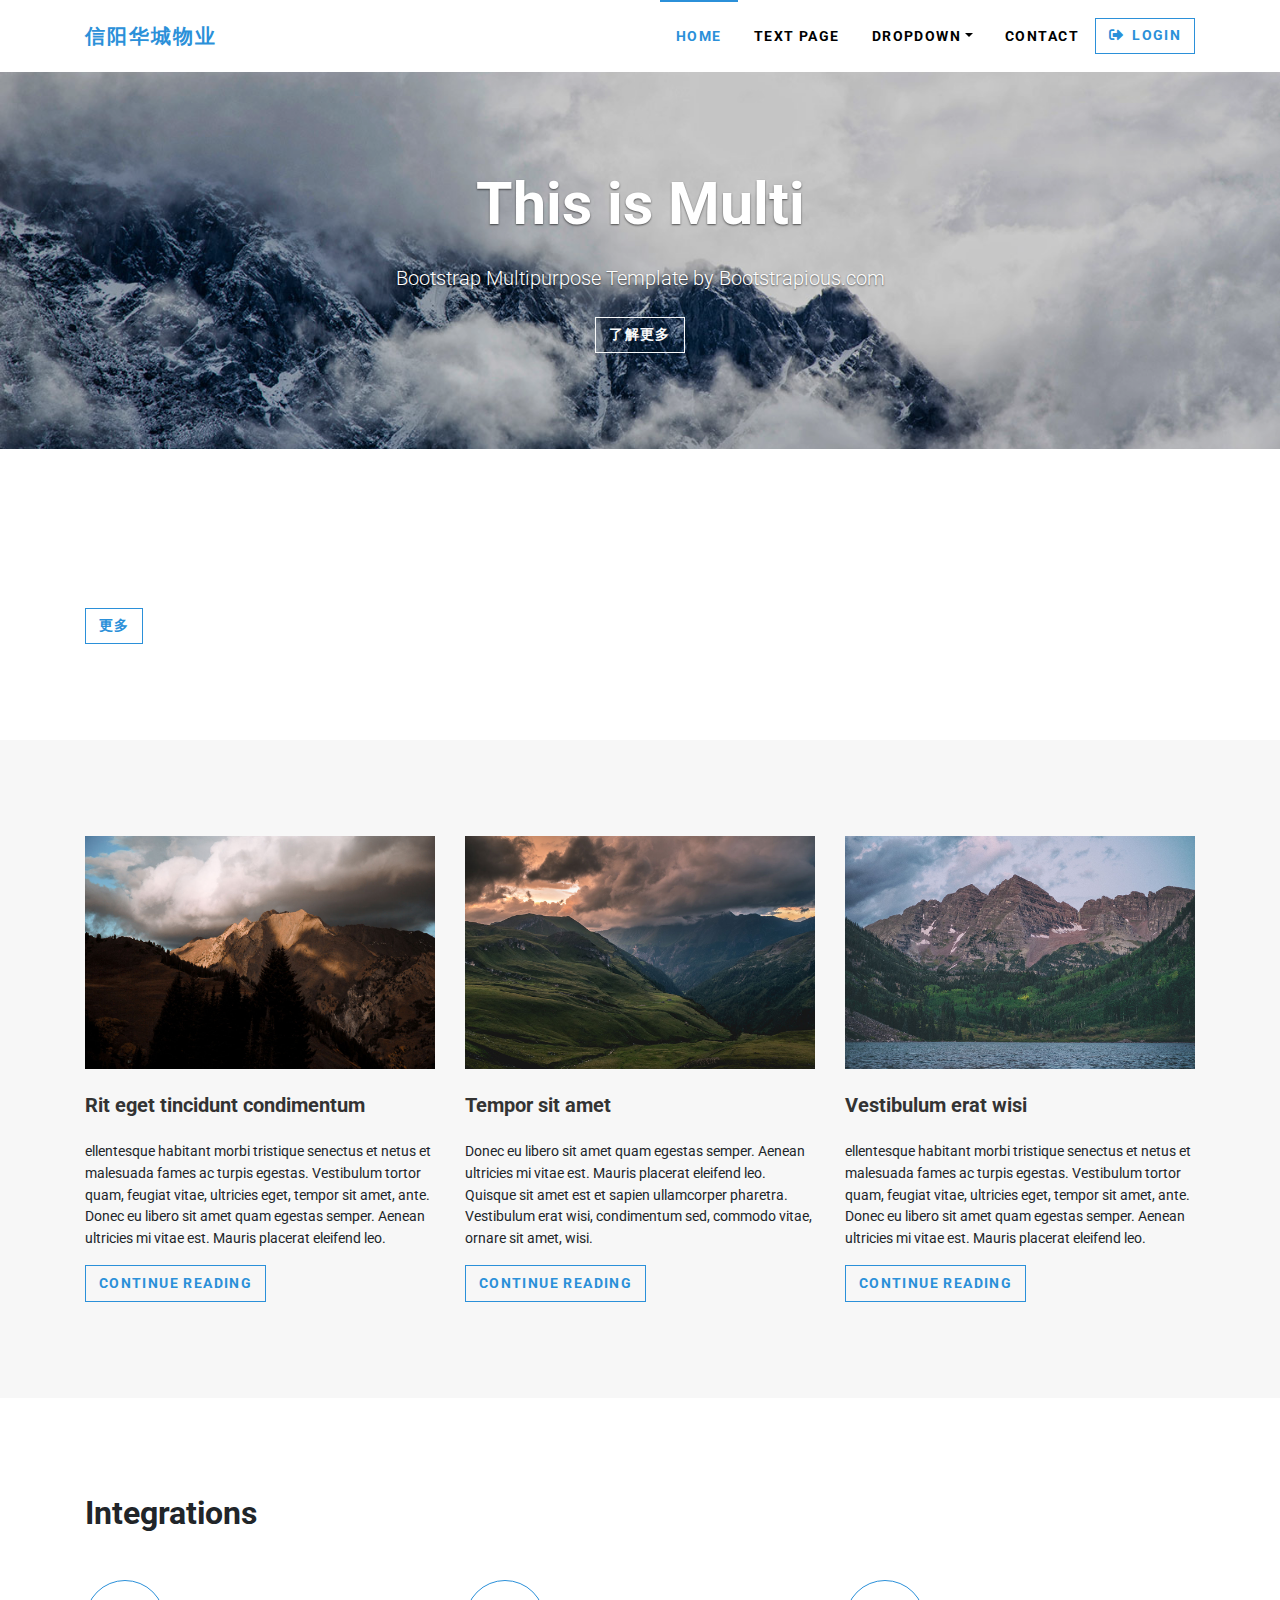
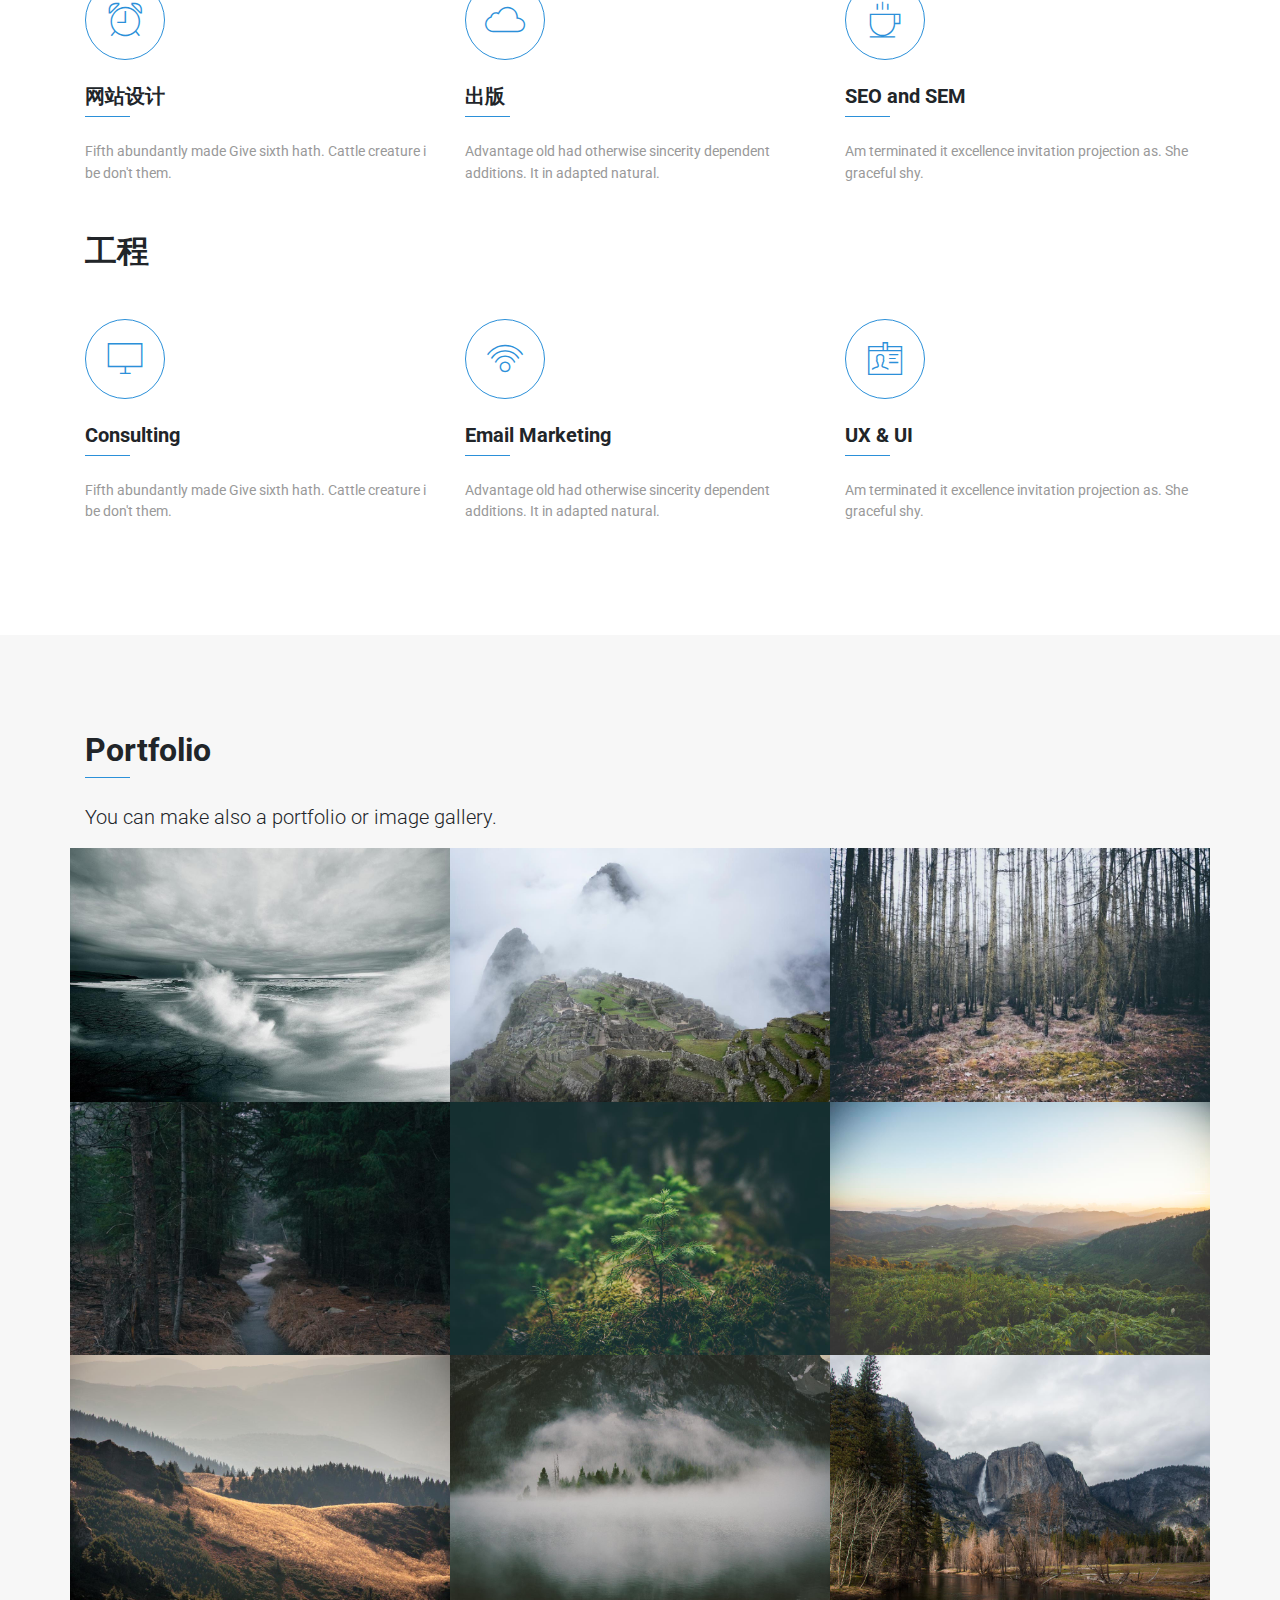
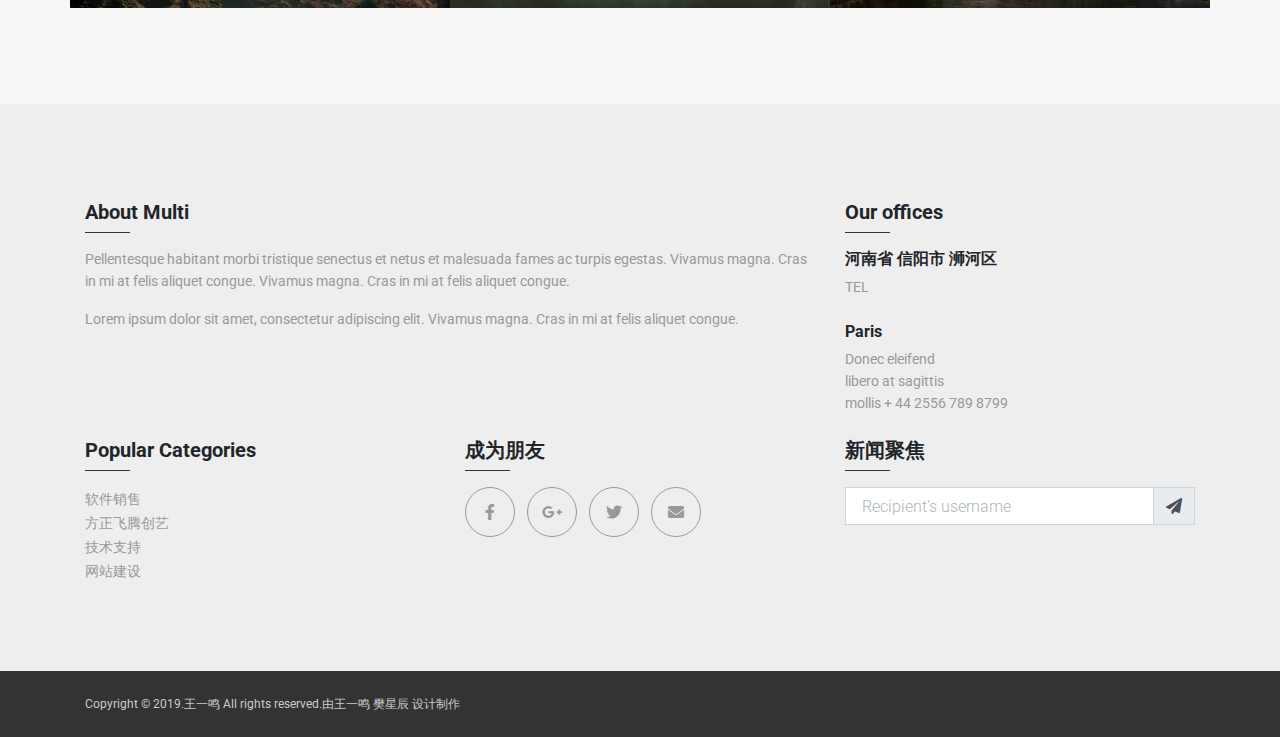
==== index.html @ 6bea3141 "Add files via upload" ====
<!DOCTYPE html>
<html>
  <head>
    <meta charset="utf-8">
    <meta http-equiv="X-UA-Compatible" content="IE=edge">
    <title>王一鸣</title>
    <meta name="description" content="">
    <meta name="viewport" content="width=device-width, initial-scale=1">
    <meta name="robots" content="all,follow">
    <!-- Bootstrap CSS-->
    <link rel="stylesheet" href="vendor/bootstrap/css/bootstrap.min.css">
    <!-- Google fonts-->
    <link rel="stylesheet" href="https://fonts.googleapis.com/css?family=Roboto:300,400,700">
    <!-- Icon fonts-->
    <link rel="stylesheet" href="css/pe-icon-7-stroke.css">
    <!-- Lightbox CSS-->
    <link rel="stylesheet" href="vendor/lightbox2/css/lightbox.min.css">
    <!-- Leaflet CSS-->
    <link rel="stylesheet" href="vendor/leaflet/leaflet.css">
    <!-- theme stylesheet-->
    <link rel="stylesheet" href="css/style.default.css" id="theme-stylesheet">
    <!-- Custom stylesheet - for your changes-->
    <link rel="stylesheet" href="css/custom.css">
    <!-- Favicon-->
    <link rel="shortcut icon" href="img/favicon.png">
    <!-- Tweaks for older IEs--><!--[if lt IE 9]>
        <script src="https://oss.maxcdn.com/html5shiv/3.7.3/html5shiv.min.js"></script>
        <script src="https://oss.maxcdn.com/respond/1.4.2/respond.min.js"></script><![endif]-->
  </head>
  <body>
    <!-- navbar-->
    <header class="header">
      <nav class="navbar navbar-expand-lg py-lg-0">
        <div class="container"><a href="index.html" class="navbar-brand text-uppercase font-weight-bold">信阳华城物业</a>
          <button type="button" data-toggle="collapse" data-target="#navbarSupportedContent" aria-controls="navbarSupportedContent" aria-expanded="false" aria-label="Toggle navigation" class="navbar-toggler navbar-toggler-right small"><span class="text-uppercase mr-2">Menu</span><i class="fas fa-bars"></i></button>
          <div id="navbarSupportedContent" class="collapse navbar-collapse">
            <ul class="navbar-nav ml-auto d-lg-flex align-items-lg-center">
              <li class="nav-item"><a href="index.html" class="nav-link font-weight-bold text-uppercase px-lg-3 py-lg-4 active">Home </a>
              </li>
              <li class="nav-item"><a href="text.html" class="nav-link font-weight-bold text-uppercase px-lg-3 py-lg-4">Text page </a>
              </li>
              <li class="nav-item dropdown"><a id="navbarDropdownMenuLink" href="#" data-toggle="dropdown" aria-haspopup="true" aria-expanded="false" class="nav-link font-weight-bold text-uppercase px-lg-3 py-lg-4 dropdown-toggle">Dropdown</a>
                <div aria-labelledby="navbarDropdownMenuLink" class="dropdown-menu mt-0"><a href="#" class="dropdown-item small text-uppercase">Dropdown item 1</a><a href="#" class="dropdown-item small text-uppercase">Dropdown item 2</a><a href="#" class="dropdown-item small text-uppercase">Dropdown item 3</a><a href="#" class="dropdown-item small text-uppercase">Dropdown item 4</a></div>
              </li>
              <li class="nav-item"><a href="contact.html" class="nav-link font-weight-bold text-uppercase px-lg-3 py-lg-4">Contact </a>
              </li>
              <li class="nav-item mt-4 mt-lg-0">
                <button type="button" data-toggle="modal" data-target="#loginModal" class="btn btn-outline-primary nav-btn btn-sm"> <i class="fas fa-sign-out-alt mr-2"></i>Login </button>
              </li>
            </ul>
          </div>
        </div>
      </nav>
    </header>
    <div id="loginModal" tabindex="-1" role="dialog" aria-lebelledby="loginModalLabel" aria-hidden="true" class="modal fade">
      <div role="document" class="modal-dialog modal-sm">
        <div class="modal-content rounded-0">
          <div class="modal-header">
            <h5 id="loginModalLabel" class="text-uppercase modal-title m-0">Customers login</h5>
            <button type="button" data-dismiss="modal" aria-label="Close" class="close"><span aria-hidden="true" class="small text-muted">&times;</span></button>
          </div>
          <div class="modal-body">
            <form action="">
              <div class="form-group">
                <input type="email" placeholder="email" class="form-control">
              </div>
              <div class="form-group">
                <input type="password" placeholder="password" class="form-control">
              </div>
              <div class="form-group text-center">
                <button type="submit" class="btn btn-outline-primary nav-btn btn-sm"> <i class="fas fa-sign-out-alt mr-2"></i>Login </button>
              </div>
            </form>
            <div class="text-center">   
              <p class="text-muted small">Not registered yet?</p>
              <p class="small text-muted"> <a href="#" class="font-weight-bold">Register now!</a> It is easy and done in 1 minute and gives you access to special discounts and much more!</p>
            </div>
          </div>
        </div>
      </div>
    </div>
    <section style="background: url(img/jumbotron1.jpg)" class="py-5 bg-cover bg-center">
      <div class="hero-overlay"></div>
      <div class="container py-5 text-white text-center">
        <h1 class="text-shadow hero-heading">This is Multi</h1>
        <p class="text-shadow lead my-4">Bootstrap Multipurpose Template by <a href="#" class="text-white">Bootstrapious.com</a></p>
        <a href="#" class="btn btn-outline-light btn-sm">了解更多</a>
      </div>
    </section>
    <section class="py-5">
      <div class="container py-5">
        <h2 class="mb-4">&nbsp;</h2>
        
        <a href="#" class="btn btn-outline-primary btn-sm">更多</a>
      </div>
    </section>
    <section class="bg-gray py-5">
      <div class="container py-5">
        <div class="row">
          <div class="col-lg-4 mb-4 mb-lg-0"><a href="#" class="d-block"><img src="img/blog1.jpg" alt="" class="img-fluid mb-4"></a>
            <h3 class="h5 mb-4"><a href="#" class="text-dark">Rit eget tincidunt condimentum</a></h3>
            <p class="text-small">ellentesque habitant morbi tristique senectus et netus et malesuada fames ac turpis egestas. Vestibulum tortor quam, feugiat vitae, ultricies eget, tempor sit amet, ante. Donec eu libero sit amet quam egestas semper. Aenean ultricies mi vitae est. Mauris placerat eleifend leo.</p><a href="#" class="btn btn-outline-primary btn-sm">Continue reading</a>
          </div>
          <div class="col-lg-4 mb-4 mb-lg-0"><a href="#" class="d-block"><img src="img/blog2.jpg" alt="" class="img-fluid mb-4"></a>
            <h3 class="h5 mb-4"><a href="#" class="text-dark">Tempor sit amet</a></h3>
            <p class="text-small">Donec eu libero sit amet quam egestas semper. Aenean ultricies mi vitae est. Mauris placerat eleifend leo. Quisque sit amet est et sapien ullamcorper pharetra. Vestibulum erat wisi, condimentum sed, commodo vitae, ornare sit amet, wisi.</p><a href="#" class="btn btn-outline-primary btn-sm">Continue reading</a>
          </div>
          <div class="col-lg-4"><a href="#" class="d-block"><img src="img/blog3.jpg" alt="" class="img-fluid mb-4"></a>
            <h3 class="h5 mb-4"><a href="#" class="text-dark">Vestibulum erat wisi</a></h3>
            <p class="text-small">ellentesque habitant morbi tristique senectus et netus et malesuada fames ac turpis egestas. Vestibulum tortor quam, feugiat vitae, ultricies eget, tempor sit amet, ante. Donec eu libero sit amet quam egestas semper. Aenean ultricies mi vitae est. Mauris placerat eleifend leo.</p><a href="#" class="btn btn-outline-primary btn-sm">Continue reading</a>
          </div>
        </div>
      </div>
    </section>
    <section class="py-5">
      <div class="container py-5">
        <h2 class="mb-5">Integrations</h2>
        <div class="row mb-2">
          <div class="col-lg-4 col-md-6 mb-4">
            <div class="icon mb-4"><i class="pe-7s-alarm"></i></div>
            <h5 class="lined mb-4">网站设计</h5>
            <p class="text-muted text-small">Fifth abundantly made Give sixth hath. Cattle creature i be don't them.</p>
          </div>
          <div class="col-lg-4 col-md-6 mb-4">
            <div class="icon mb-4"><i class="pe-7s-cloud"></i></div>
            <h5 class="lined mb-4">出版</h5>
            <p class="text-muted text-small">Advantage old had otherwise sincerity dependent additions. It in adapted natural.</p>
          </div>
          <div class="col-lg-4 col-md-6 mb-4">
            <div class="icon mb-4"><i class="pe-7s-coffee"></i></div>
            <h5 class="lined mb-4">SEO and SEM</h5>
            <p class="text-muted text-small">Am terminated it excellence invitation projection as. She graceful shy.</p>
          </div>
        </div>
        <h2 class="mb-5">工程</h2>
        <div class="row">
          <div class="col-lg-4 col-md-6 mb-4 mb-lg-0">
            <div class="icon mb-4"><i class="pe-7s-monitor"></i></div>
            <h5 class="lined mb-4">Consulting</h5>
            <p class="text-muted text-small">Fifth abundantly made Give sixth hath. Cattle creature i be don't them.</p>
          </div>
          <div class="col-lg-4 col-md-6 mb-4 mb-lg-0">
            <div class="icon mb-4"><i class="pe-7s-signal"></i></div>
            <h5 class="lined mb-4">Email Marketing</h5>
            <p class="text-muted text-small">Advantage old had otherwise sincerity dependent additions. It in adapted natural.</p>
          </div>
          <div class="col-lg-4 col-md-6 mb-4 mb-lg-0">
            <div class="icon mb-4"><i class="pe-7s-id"></i></div>
            <h5 class="lined mb-4">UX &amp; UI</h5>
            <p class="text-muted text-small">Am terminated it excellence invitation projection as. She graceful shy.</p>
          </div>
        </div>
      </div>
    </section>
    <section class="py-5 bg-gray">
      <div class="container py-5">
        <h2 class="lined mb-4">Portfolio</h2>
        <p class="lead">You can make also a portfolio or image gallery.</p>
        <div class="row"><a href="img/portfolio-1.jpg" data-lightbox="gallery" data-title="Description of Project No.1" class="col-lg-4 col-sm-6 p-0"><img src="img/portfolio-1.jpg" alt="" class="img-fluid"></a><a href="img/portfolio-2.jpg" data-lightbox="gallery" data-title="Description of Project No.2" class="col-lg-4 col-sm-6 p-0"><img src="img/portfolio-2.jpg" alt="" class="img-fluid"></a><a href="img/portfolio-3.jpg" data-lightbox="gallery" data-title="Description of Project No.3" class="col-lg-4 col-sm-6 p-0"><img src="img/portfolio-3.jpg" alt="" class="img-fluid"></a><a href="img/portfolio-4.jpg" data-lightbox="gallery" data-title="Description of Project No.4" class="col-lg-4 col-sm-6 p-0"><img src="img/portfolio-4.jpg" alt="" class="img-fluid"></a><a href="img/portfolio-5.jpg" data-lightbox="gallery" data-title="Description of Project No.5" class="col-lg-4 col-sm-6 p-0"><img src="img/portfolio-5.jpg" alt="" class="img-fluid"></a><a href="img/portfolio-6.jpg" data-lightbox="gallery" data-title="Description of Project No.6" class="col-lg-4 col-sm-6 p-0"><img src="img/portfolio-6.jpg" alt="" class="img-fluid"></a><a href="img/portfolio-7.jpg" data-lightbox="gallery" data-title="Description of Project No.7" class="col-lg-4 col-sm-6 p-0"><img src="img/portfolio-7.jpg" alt="" class="img-fluid"></a><a href="img/portfolio-8.jpg" data-lightbox="gallery" data-title="Description of Project No.8" class="col-lg-4 col-sm-6 p-0"><img src="img/portfolio-8.jpg" alt="" class="img-fluid"></a><a href="img/portfolio-9.jpg" data-lightbox="gallery" data-title="Description of Project No.9" class="col-lg-4 col-sm-6 p-0"><img src="img/portfolio-9.jpg" alt="" class="img-fluid"></a>
        </div>
      </div>
    </section>
    <footer style="background: #eee;" class="pt-5">
      <div class="container py-5">
        <div class="row">
          <div class="col-lg-8 col-md-6 mb-4">
            <h5 class="lined lined-dark mb-3">About Multi</h5>
            <p class="text-muted text-small">Pellentesque habitant morbi tristique senectus et netus et malesuada fames ac turpis egestas. Vivamus magna. Cras in mi at felis aliquet congue. Vivamus magna. Cras in mi at felis aliquet congue.</p>
            <p class="text-muted text-small">Lorem ipsum dolor sit amet, consectetur adipiscing elit. Vivamus magna. Cras in mi at felis aliquet congue.</p>
          </div>
          <div class="col-lg-4 col-md-6 mb-4">
            <h5 class="lined lined-dark mb-3">Our offices</h5>
            <h6>河南省 信阳市 浉河区</h6>
            <p class="text-muted mb-4 text-small">TEL</p>
            <h6>Paris</h6>
            <p class="text-muted mb-0 text-small">Donec eleifend</p>
            <p class="text-muted mb-0 text-small">libero at sagittis</p>
            <p class="text-muted mb-0 text-small">mollis + 44 2556 789 8799 </p>
          </div>
          <div class="col-lg-4 col-md-6 mb-4">
            <h5 class="lined lined-dark mb-3">Popular Categories</h5>
            <ul class="list-unstyled">
              <li><a href="#" class="footer-link text-small">软件销售</a></li>
              <li><a href="#" class="footer-link text-small">方正飞腾创艺</a></li>
              <li><a href="#" class="footer-link text-small">技术支持</a></li>
              <li><a href="#" class="footer-link text-small">网站建设</a></li>
            </ul>
          </div>
          <div class="col-lg-4 col-md-6 mb-4">
            <h5 class="lined lined-dark mb-3">成为朋友</h5>
            <ul class="list-inline">
              <li class="list-inline-item"><a href="#" class="social-link"><i class="fab fa-facebook-f"></i></a></li>
              <li class="list-inline-item"><a href="#" class="social-link"><i class="fab fa-google-plus-g"></i></a></li>
              <li class="list-inline-item"><a href="#" class="social-link"><i class="fab fa-twitter"></i></a></li>
              <li class="list-inline-item"><a href="#" class="social-link"><i class="fas fa-envelope"></i></a></li>
            </ul>
          </div>
          <div class="col-lg-4 col-md-6">
            <h5 class="lined lined-dark mb-3">新闻聚焦</h5>
            <form action="#">
                <div class="input-group mb-3">
                  <input type="text" placeholder="Recipient's username" aria-label="Recipient's username" aria-describedby="basic-addon2" class="form-control">
                  <div class="input-group-append">
                    <button id="basic-addon2" type="submit" class="input-group-text"><i class="fas fa-paper-plane"></i></button>
                  </div>
                </div>
            </form>
            </p>
          </div>
        </div>
      </div>
      <div class="bg-dark py-4">    
        <div class="container">
          <div class="row">
            <div class="col-lg-6 text-center text-lg-left mb-1 mb-lg-0">
              <p class="small text-gray mb-0">Copyright &copy; 2019.王一鸣 All rights reserved.由王一鸣 樊星辰 设计制作</a></p>
            </div>
            <div class="col-lg-6 text-center text-lg-right">
              <p class="small text-gray mb-0"></p>

            </div>
          </div>
        </div>
      </div>
    </footer>
    <!-- JavaScript files-->
    <script src="vendor/jquery/jquery.min.js"></script>
    <script src="vendor/bootstrap/js/bootstrap.bundle.min.js"></script>
    <script src="vendor/lightbox2/js/lightbox.min.js"></script>
    <script src="vendor/leaflet/leaflet.js"></script>
    <script src="js/front.js"></script>
    <!-- FontAwesome CSS - loading as last, so it doesn't block rendering-->
    <link rel="stylesheet" href="https://use.fontawesome.com/releases/v5.7.1/css/all.css">
  </body>
</html>
---- css/pe-icon-7-stroke.css ----
@font-face {
	font-family: 'Pe-icon-7-stroke';
	src:url('../fonts/Pe-icon-7-stroke.eot?d7yf1v');
	src:url('../fonts/Pe-icon-7-stroke.eot?#iefixd7yf1v') format('embedded-opentype'),
		url('../fonts/Pe-icon-7-stroke.woff?d7yf1v') format('woff'),
		url('../fonts/Pe-icon-7-stroke.ttf?d7yf1v') format('truetype'),
		url('../fonts/Pe-icon-7-stroke.svg?d7yf1v#Pe-icon-7-stroke') format('svg');
	font-weight: normal;
	font-style: normal;
}

[class^="pe-7s-"], [class*=" pe-7s-"] {
	display: inline-block;
	font-family: 'Pe-icon-7-stroke';
	speak: none;
	font-style: normal;
	font-weight: normal;
	font-variant: normal;
	text-transform: none;
	line-height: 1;

	/* Better Font Rendering =========== */
	-webkit-font-smoothing: antialiased;
	-moz-osx-font-smoothing: grayscale;
}

.pe-7s-album:before {
	content: "\e6aa";
}
.pe-7s-arc:before {
	content: "\e6ab";
}
.pe-7s-back-2:before {
	content: "\e6ac";
}
.pe-7s-bandaid:before {
	content: "\e6ad";
}
.pe-7s-car:before {
	content: "\e6ae";
}
.pe-7s-diamond:before {
	content: "\e6af";
}
.pe-7s-door-lock:before {
	content: "\e6b0";
}
.pe-7s-eyedropper:before {
	content: "\e6b1";
}
.pe-7s-female:before {
	content: "\e6b2";
}
.pe-7s-gym:before {
	content: "\e6b3";
}
.pe-7s-hammer:before {
	content: "\e6b4";
}
.pe-7s-headphones:before {
	content: "\e6b5";
}
.pe-7s-helm:before {
	content: "\e6b6";
}
.pe-7s-hourglass:before {
	content: "\e6b7";
}
.pe-7s-leaf:before {
	content: "\e6b8";
}
.pe-7s-magic-wand:before {
	content: "\e6b9";
}
.pe-7s-male:before {
	content: "\e6ba";
}
.pe-7s-map-2:before {
	content: "\e6bb";
}
.pe-7s-next-2:before {
	content: "\e6bc";
}
.pe-7s-paint-bucket:before {
	content: "\e6bd";
}
.pe-7s-pendrive:before {
	content: "\e6be";
}
.pe-7s-photo:before {
	content: "\e6bf";
}
.pe-7s-piggy:before {
	content: "\e6c0";
}
.pe-7s-plugin:before {
	content: "\e6c1";
}
.pe-7s-refresh-2:before {
	content: "\e6c2";
}
.pe-7s-rocket:before {
	content: "\e6c3";
}
.pe-7s-settings:before {
	content: "\e6c4";
}
.pe-7s-shield:before {
	content: "\e6c5";
}
.pe-7s-smile:before {
	content: "\e6c6";
}
.pe-7s-usb:before {
	content: "\e6c7";
}
.pe-7s-vector:before {
	content: "\e6c8";
}
.pe-7s-wine:before {
	content: "\e6c9";
}
.pe-7s-cloud-upload:before {
	content: "\e68a";
}
.pe-7s-cash:before {
	content: "\e68c";
}
.pe-7s-close:before {
	content: "\e680";
}
.pe-7s-bluetooth:before {
	content: "\e68d";
}
.pe-7s-cloud-download:before {
	content: "\e68b";
}
.pe-7s-way:before {
	content: "\e68e";
}
.pe-7s-close-circle:before {
	content: "\e681";
}
.pe-7s-id:before {
	content: "\e68f";
}
.pe-7s-angle-up:before {
	content: "\e682";
}
.pe-7s-wristwatch:before {
	content: "\e690";
}
.pe-7s-angle-up-circle:before {
	content: "\e683";
}
.pe-7s-world:before {
	content: "\e691";
}
.pe-7s-angle-right:before {
	content: "\e684";
}
.pe-7s-volume:before {
	content: "\e692";
}
.pe-7s-angle-right-circle:before {
	content: "\e685";
}
.pe-7s-users:before {
	content: "\e693";
}
.pe-7s-angle-left:before {
	content: "\e686";
}
.pe-7s-user-female:before {
	content: "\e694";
}
.pe-7s-angle-left-circle:before {
	content: "\e687";
}
.pe-7s-up-arrow:before {
	content: "\e695";
}
.pe-7s-angle-down:before {
	content: "\e688";
}
.pe-7s-switch:before {
	content: "\e696";
}
.pe-7s-angle-down-circle:before {
	content: "\e689";
}
.pe-7s-scissors:before {
	content: "\e697";
}
.pe-7s-wallet:before {
	content: "\e600";
}
.pe-7s-safe:before {
	content: "\e698";
}
.pe-7s-volume2:before {
	content: "\e601";
}
.pe-7s-volume1:before {
	content: "\e602";
}
.pe-7s-voicemail:before {
	content: "\e603";
}
.pe-7s-video:before {
	content: "\e604";
}
.pe-7s-user:before {
	content: "\e605";
}
.pe-7s-upload:before {
	content: "\e606";
}
.pe-7s-unlock:before {
	content: "\e607";
}
.pe-7s-umbrella:before {
	content: "\e608";
}
.pe-7s-trash:before {
	content: "\e609";
}
.pe-7s-tools:before {
	content: "\e60a";
}
.pe-7s-timer:before {
	content: "\e60b";
}
.pe-7s-ticket:before {
	content: "\e60c";
}
.pe-7s-target:before {
	content: "\e60d";
}
.pe-7s-sun:before {
	content: "\e60e";
}
.pe-7s-study:before {
	content: "\e60f";
}
.pe-7s-stopwatch:before {
	content: "\e610";
}
.pe-7s-star:before {
	content: "\e611";
}
.pe-7s-speaker:before {
	content: "\e612";
}
.pe-7s-signal:before {
	content: "\e613";
}
.pe-7s-shuffle:before {
	content: "\e614";
}
.pe-7s-shopbag:before {
	content: "\e615";
}
.pe-7s-share:before {
	content: "\e616";
}
.pe-7s-server:before {
	content: "\e617";
}
.pe-7s-search:before {
	content: "\e618";
}
.pe-7s-film:before {
	content: "\e6a5";
}
.pe-7s-science:before {
	content: "\e619";
}
.pe-7s-disk:before {
	content: "\e6a6";
}
.pe-7s-ribbon:before {
	content: "\e61a";
}
.pe-7s-repeat:before {
	content: "\e61b";
}
.pe-7s-refresh:before {
	content: "\e61c";
}
.pe-7s-add-user:before {
	content: "\e6a9";
}
.pe-7s-refresh-cloud:before {
	content: "\e61d";
}
.pe-7s-paperclip:before {
	content: "\e69c";
}
.pe-7s-radio:before {
	content: "\e61e";
}
.pe-7s-note2:before {
	content: "\e69d";
}
.pe-7s-print:before {
	content: "\e61f";
}
.pe-7s-network:before {
	content: "\e69e";
}
.pe-7s-prev:before {
	content: "\e620";
}
.pe-7s-mute:before {
	content: "\e69f";
}
.pe-7s-power:before {
	content: "\e621";
}
.pe-7s-medal:before {
	content: "\e6a0";
}
.pe-7s-portfolio:before {
	content: "\e622";
}
.pe-7s-like2:before {
	content: "\e6a1";
}
.pe-7s-plus:before {
	content: "\e623";
}
.pe-7s-left-arrow:before {
	content: "\e6a2";
}
.pe-7s-play:before {
	content: "\e624";
}
.pe-7s-key:before {
	content: "\e6a3";
}
.pe-7s-plane:before {
	content: "\e625";
}
.pe-7s-joy:before {
	content: "\e6a4";
}
.pe-7s-photo-gallery:before {
	content: "\e626";
}
.pe-7s-pin:before {
	content: "\e69b";
}
.pe-7s-phone:before {
	content: "\e627";
}
.pe-7s-plug:before {
	content: "\e69a";
}
.pe-7s-pen:before {
	content: "\e628";
}
.pe-7s-right-arrow:before {
	content: "\e699";
}
.pe-7s-paper-plane:before {
	content: "\e629";
}
.pe-7s-delete-user:before {
	content: "\e6a7";
}
.pe-7s-paint:before {
	content: "\e62a";
}
.pe-7s-bottom-arrow:before {
	content: "\e6a8";
}
.pe-7s-notebook:before {
	content: "\e62b";
}
.pe-7s-note:before {
	content: "\e62c";
}
.pe-7s-next:before {
	content: "\e62d";
}
.pe-7s-news-paper:before {
	content: "\e62e";
}
.pe-7s-musiclist:before {
	content: "\e62f";
}
.pe-7s-music:before {
	content: "\e630";
}
.pe-7s-mouse:before {
	content: "\e631";
}
.pe-7s-more:before {
	content: "\e632";
}
.pe-7s-moon:before {
	content: "\e633";
}
.pe-7s-monitor:before {
	content: "\e634";
}
.pe-7s-micro:before {
	content: "\e635";
}
.pe-7s-menu:before {
	content: "\e636";
}
.pe-7s-map:before {
	content: "\e637";
}
.pe-7s-map-marker:before {
	content: "\e638";
}
.pe-7s-mail:before {
	content: "\e639";
}
.pe-7s-mail-open:before {
	content: "\e63a";
}
.pe-7s-mail-open-file:before {
	content: "\e63b";
}
.pe-7s-magnet:before {
	content: "\e63c";
}
.pe-7s-loop:before {
	content: "\e63d";
}
.pe-7s-look:before {
	content: "\e63e";
}
.pe-7s-lock:before {
	content: "\e63f";
}
.pe-7s-lintern:before {
	content: "\e640";
}
.pe-7s-link:before {
	content: "\e641";
}
.pe-7s-like:before {
	content: "\e642";
}
.pe-7s-light:before {
	content: "\e643";
}
.pe-7s-less:before {
	content: "\e644";
}
.pe-7s-keypad:before {
	content: "\e645";
}
.pe-7s-junk:before {
	content: "\e646";
}
.pe-7s-info:before {
	content: "\e647";
}
.pe-7s-home:before {
	content: "\e648";
}
.pe-7s-help2:before {
	content: "\e649";
}
.pe-7s-help1:before {
	content: "\e64a";
}
.pe-7s-graph3:before {
	content: "\e64b";
}
.pe-7s-graph2:before {
	content: "\e64c";
}
.pe-7s-graph1:before {
	content: "\e64d";
}
.pe-7s-graph:before {
	content: "\e64e";
}
.pe-7s-global:before {
	content: "\e64f";
}
.pe-7s-gleam:before {
	content: "\e650";
}
.pe-7s-glasses:before {
	content: "\e651";
}
.pe-7s-gift:before {
	content: "\e652";
}
.pe-7s-folder:before {
	content: "\e653";
}
.pe-7s-flag:before {
	content: "\e654";
}
.pe-7s-filter:before {
	content: "\e655";
}
.pe-7s-file:before {
	content: "\e656";
}
.pe-7s-expand1:before {
	content: "\e657";
}
.pe-7s-exapnd2:before {
	content: "\e658";
}
.pe-7s-edit:before {
	content: "\e659";
}
.pe-7s-drop:before {
	content: "\e65a";
}
.pe-7s-drawer:before {
	content: "\e65b";
}
.pe-7s-download:before {
	content: "\e65c";
}
.pe-7s-display2:before {
	content: "\e65d";
}
.pe-7s-display1:before {
	content: "\e65e";
}
.pe-7s-diskette:before {
	content: "\e65f";
}
.pe-7s-date:before {
	content: "\e660";
}
.pe-7s-cup:before {
	content: "\e661";
}
.pe-7s-culture:before {
	content: "\e662";
}
.pe-7s-crop:before {
	content: "\e663";
}
.pe-7s-credit:before {
	content: "\e664";
}
.pe-7s-copy-file:before {
	content: "\e665";
}
.pe-7s-config:before {
	content: "\e666";
}
.pe-7s-compass:before {
	content: "\e667";
}
.pe-7s-comment:before {
	content: "\e668";
}
.pe-7s-coffee:before {
	content: "\e669";
}
.pe-7s-cloud:before {
	content: "\e66a";
}
.pe-7s-clock:before {
	content: "\e66b";
}
.pe-7s-check:before {
	content: "\e66c";
}
.pe-7s-chat:before {
	content: "\e66d";
}
.pe-7s-cart:before {
	content: "\e66e";
}
.pe-7s-camera:before {
	content: "\e66f";
}
.pe-7s-call:before {
	content: "\e670";
}
.pe-7s-calculator:before {
	content: "\e671";
}
.pe-7s-browser:before {
	content: "\e672";
}
.pe-7s-box2:before {
	content: "\e673";
}
.pe-7s-box1:before {
	content: "\e674";
}
.pe-7s-bookmarks:before {
	content: "\e675";
}
.pe-7s-bicycle:before {
	content: "\e676";
}
.pe-7s-bell:before {
	content: "\e677";
}
.pe-7s-battery:before {
	content: "\e678";
}
.pe-7s-ball:before {
	content: "\e679";
}
.pe-7s-back:before {
	content: "\e67a";
}
.pe-7s-attention:before {
	content: "\e67b";
}
.pe-7s-anchor:before {
	content: "\e67c";
}
.pe-7s-albums:before {
	content: "\e67d";
}
.pe-7s-alarm:before {
	content: "\e67e";
}
.pe-7s-airplay:before {
	content: "\e67f";
}
---- vendor/leaflet/leaflet.css ----
/* required styles */

.leaflet-pane,
.leaflet-tile,
.leaflet-marker-icon,
.leaflet-marker-shadow,
.leaflet-tile-container,
.leaflet-pane > svg,
.leaflet-pane > canvas,
.leaflet-zoom-box,
.leaflet-image-layer,
.leaflet-layer {
	position: absolute;
	left: 0;
	top: 0;
	}
.leaflet-container {
	overflow: hidden;
	}
.leaflet-tile,
.leaflet-marker-icon,
.leaflet-marker-shadow {
	-webkit-user-select: none;
	   -moz-user-select: none;
	        user-select: none;
	  -webkit-user-drag: none;
	}
/* Prevents IE11 from highlighting tiles in blue */
.leaflet-tile::selection {
	background: transparent;
}
/* Safari renders non-retina tile on retina better with this, but Chrome is worse */
.leaflet-safari .leaflet-tile {
	image-rendering: -webkit-optimize-contrast;
	}
/* hack that prevents hw layers "stretching" when loading new tiles */
.leaflet-safari .leaflet-tile-container {
	width: 1600px;
	height: 1600px;
	-webkit-transform-origin: 0 0;
	}
.leaflet-marker-icon,
.leaflet-marker-shadow {
	display: block;
	}
/* .leaflet-container svg: reset svg max-width decleration shipped in Joomla! (joomla.org) 3.x */
/* .leaflet-container img: map is broken in FF if you have max-width: 100% on tiles */
.leaflet-container .leaflet-overlay-pane svg,
.leaflet-container .leaflet-marker-pane img,
.leaflet-container .leaflet-shadow-pane img,
.leaflet-container .leaflet-tile-pane img,
.leaflet-container img.leaflet-image-layer,
.leaflet-container .leaflet-tile {
	max-width: none !important;
	max-height: none !important;
	}

.leaflet-container.leaflet-touch-zoom {
	-ms-touch-action: pan-x pan-y;
	touch-action: pan-x pan-y;
	}
.leaflet-container.leaflet-touch-drag {
	-ms-touch-action: pinch-zoom;
	/* Fallback for FF which doesn't support pinch-zoom */
	touch-action: none;
	touch-action: pinch-zoom;
}
.leaflet-container.leaflet-touch-drag.leaflet-touch-zoom {
	-ms-touch-action: none;
	touch-action: none;
}
.leaflet-container {
	-webkit-tap-highlight-color: transparent;
}
.leaflet-container a {
	-webkit-tap-highlight-color: rgba(51, 181, 229, 0.4);
}
.leaflet-tile {
	filter: inherit;
	visibility: hidden;
	}
.leaflet-tile-loaded {
	visibility: inherit;
	}
.leaflet-zoom-box {
	width: 0;
	height: 0;
	-moz-box-sizing: border-box;
	     box-sizing: border-box;
	z-index: 800;
	}
/* workaround for https://bugzilla.mozilla.org/show_bug.cgi?id=888319 */
.leaflet-overlay-pane svg {
	-moz-user-select: none;
	}

.leaflet-pane         { z-index: 400; }

.leaflet-tile-pane    { z-index: 200; }
.leaflet-overlay-pane { z-index: 400; }
.leaflet-shadow-pane  { z-index: 500; }
.leaflet-marker-pane  { z-index: 600; }
.leaflet-tooltip-pane   { z-index: 650; }
.leaflet-popup-pane   { z-index: 700; }

.leaflet-map-pane canvas { z-index: 100; }
.leaflet-map-pane svg    { z-index: 200; }

.leaflet-vml-shape {
	width: 1px;
	height: 1px;
	}
.lvml {
	behavior: url(#default#VML);
	display: inline-block;
	position: absolute;
	}


/* control positioning */

.leaflet-control {
	position: relative;
	z-index: 800;
	pointer-events: visiblePainted; /* IE 9-10 doesn't have auto */
	pointer-events: auto;
	}
.leaflet-top,
.leaflet-bottom {
	position: absolute;
	z-index: 1000;
	pointer-events: none;
	}
.leaflet-top {
	top: 0;
	}
.leaflet-right {
	right: 0;
	}
.leaflet-bottom {
	bottom: 0;
	}
.leaflet-left {
	left: 0;
	}
.leaflet-control {
	float: left;
	clear: both;
	}
.leaflet-right .leaflet-control {
	float: right;
	}
.leaflet-top .leaflet-control {
	margin-top: 10px;
	}
.leaflet-bottom .leaflet-control {
	margin-bottom: 10px;
	}
.leaflet-left .leaflet-control {
	margin-left: 10px;
	}
.leaflet-right .leaflet-control {
	margin-right: 10px;
	}


/* zoom and fade animations */

.leaflet-fade-anim .leaflet-tile {
	will-change: opacity;
	}
.leaflet-fade-anim .leaflet-popup {
	opacity: 0;
	-webkit-transition: opacity 0.2s linear;
	   -moz-transition: opacity 0.2s linear;
	        transition: opacity 0.2s linear;
	}
.leaflet-fade-anim .leaflet-map-pane .leaflet-popup {
	opacity: 1;
	}
.leaflet-zoom-animated {
	-webkit-transform-origin: 0 0;
	    -ms-transform-origin: 0 0;
	        transform-origin: 0 0;
	}
.leaflet-zoom-anim .leaflet-zoom-animated {
	will-change: transform;
	}
.leaflet-zoom-anim .leaflet-zoom-animated {
	-webkit-transition: -webkit-transform 0.25s cubic-bezier(0,0,0.25,1);
	   -moz-transition:    -moz-transform 0.25s cubic-bezier(0,0,0.25,1);
	        transition:         transform 0.25s cubic-bezier(0,0,0.25,1);
	}
.leaflet-zoom-anim .leaflet-tile,
.leaflet-pan-anim .leaflet-tile {
	-webkit-transition: none;
	   -moz-transition: none;
	        transition: none;
	}

.leaflet-zoom-anim .leaflet-zoom-hide {
	visibility: hidden;
	}


/* cursors */

.leaflet-interactive {
	cursor: pointer;
	}
.leaflet-grab {
	cursor: -webkit-grab;
	cursor:    -moz-grab;
	cursor:         grab;
	}
.leaflet-crosshair,
.leaflet-crosshair .leaflet-interactive {
	cursor: crosshair;
	}
.leaflet-popup-pane,
.leaflet-control {
	cursor: auto;
	}
.leaflet-dragging .leaflet-grab,
.leaflet-dragging .leaflet-grab .leaflet-interactive,
.leaflet-dragging .leaflet-marker-draggable {
	cursor: move;
	cursor: -webkit-grabbing;
	cursor:    -moz-grabbing;
	cursor:         grabbing;
	}

/* marker & overlays interactivity */
.leaflet-marker-icon,
.leaflet-marker-shadow,
.leaflet-image-layer,
.leaflet-pane > svg path,
.leaflet-tile-container {
	pointer-events: none;
	}

.leaflet-marker-icon.leaflet-interactive,
.leaflet-image-layer.leaflet-interactive,
.leaflet-pane > svg path.leaflet-interactive,
svg.leaflet-image-layer.leaflet-interactive path {
	pointer-events: visiblePainted; /* IE 9-10 doesn't have auto */
	pointer-events: auto;
	}

/* visual tweaks */

.leaflet-container {
	background: #ddd;
	outline: 0;
	}
.leaflet-container a {
	color: #0078A8;
	}
.leaflet-container a.leaflet-active {
	outline: 2px solid orange;
	}
.leaflet-zoom-box {
	border: 2px dotted #38f;
	background: rgba(255,255,255,0.5);
	}


/* general typography */
.leaflet-container {
	font: 12px/1.5 "Helvetica Neue", Arial, Helvetica, sans-serif;
	}


/* general toolbar styles */

.leaflet-bar {
	box-shadow: 0 1px 5px rgba(0,0,0,0.65);
	border-radius: 4px;
	}
.leaflet-bar a,
.leaflet-bar a:hover {
	background-color: #fff;
	border-bottom: 1px solid #ccc;
	width: 26px;
	height: 26px;
	line-height: 26px;
	display: block;
	text-align: center;
	text-decoration: none;
	color: black;
	}
.leaflet-bar a,
.leaflet-control-layers-toggle {
	background-position: 50% 50%;
	background-repeat: no-repeat;
	display: block;
	}
.leaflet-bar a:hover {
	background-color: #f4f4f4;
	}
.leaflet-bar a:first-child {
	border-top-left-radius: 4px;
	border-top-right-radius: 4px;
	}
.leaflet-bar a:last-child {
	border-bottom-left-radius: 4px;
	border-bottom-right-radius: 4px;
	border-bottom: none;
	}
.leaflet-bar a.leaflet-disabled {
	cursor: default;
	background-color: #f4f4f4;
	color: #bbb;
	}

.leaflet-touch .leaflet-bar a {
	width: 30px;
	height: 30px;
	line-height: 30px;
	}
.leaflet-touch .leaflet-bar a:first-child {
	border-top-left-radius: 2px;
	border-top-right-radius: 2px;
	}
.leaflet-touch .leaflet-bar a:last-child {
	border-bottom-left-radius: 2px;
	border-bottom-right-radius: 2px;
	}

/* zoom control */

.leaflet-control-zoom-in,
.leaflet-control-zoom-out {
	font: bold 18px 'Lucida Console', Monaco, monospace;
	text-indent: 1px;
	}

.leaflet-touch .leaflet-control-zoom-in, .leaflet-touch .leaflet-control-zoom-out  {
	font-size: 22px;
	}


/* layers control */

.leaflet-control-layers {
	box-shadow: 0 1px 5px rgba(0,0,0,0.4);
	background: #fff;
	border-radius: 5px;
	}
.leaflet-control-layers-toggle {
	background-image: url(images/layers.png);
	width: 36px;
	height: 36px;
	}
.leaflet-retina .leaflet-control-layers-toggle {
	background-image: url(images/layers-2x.png);
	background-size: 26px 26px;
	}
.leaflet-touch .leaflet-control-layers-toggle {
	width: 44px;
	height: 44px;
	}
.leaflet-control-layers .leaflet-control-layers-list,
.leaflet-control-layers-expanded .leaflet-control-layers-toggle {
	display: none;
	}
.leaflet-control-layers-expanded .leaflet-control-layers-list {
	display: block;
	position: relative;
	}
.leaflet-control-layers-expanded {
	padding: 6px 10px 6px 6px;
	color: #333;
	background: #fff;
	}
.leaflet-control-layers-scrollbar {
	overflow-y: scroll;
	overflow-x: hidden;
	padding-right: 5px;
	}
.leaflet-control-layers-selector {
	margin-top: 2px;
	position: relative;
	top: 1px;
	}
.leaflet-control-layers label {
	display: block;
	}
.leaflet-control-layers-separator {
	height: 0;
	border-top: 1px solid #ddd;
	margin: 5px -10px 5px -6px;
	}

/* Default icon URLs */
.leaflet-default-icon-path {
	background-image: url(images/marker-icon.png);
	}


/* attribution and scale controls */

.leaflet-container .leaflet-control-attribution {
	background: #fff;
	background: rgba(255, 255, 255, 0.7);
	margin: 0;
	}
.leaflet-control-attribution,
.leaflet-control-scale-line {
	padding: 0 5px;
	color: #333;
	}
.leaflet-control-attribution a {
	text-decoration: none;
	}
.leaflet-control-attribution a:hover {
	text-decoration: underline;
	}
.leaflet-container .leaflet-control-attribution,
.leaflet-container .leaflet-control-scale {
	font-size: 11px;
	}
.leaflet-left .leaflet-control-scale {
	margin-left: 5px;
	}
.leaflet-bottom .leaflet-control-scale {
	margin-bottom: 5px;
	}
.leaflet-control-scale-line {
	border: 2px solid #777;
	border-top: none;
	line-height: 1.1;
	padding: 2px 5px 1px;
	font-size: 11px;
	white-space: nowrap;
	overflow: hidden;
	-moz-box-sizing: border-box;
	     box-sizing: border-box;

	background: #fff;
	background: rgba(255, 255, 255, 0.5);
	}
.leaflet-control-scale-line:not(:first-child) {
	border-top: 2px solid #777;
	border-bottom: none;
	margin-top: -2px;
	}
.leaflet-control-scale-line:not(:first-child):not(:last-child) {
	border-bottom: 2px solid #777;
	}

.leaflet-touch .leaflet-control-attribution,
.leaflet-touch .leaflet-control-layers,
.leaflet-touch .leaflet-bar {
	box-shadow: none;
	}
.leaflet-touch .leaflet-control-layers,
.leaflet-touch .leaflet-bar {
	border: 2px solid rgba(0,0,0,0.2);
	background-clip: padding-box;
	}


/* popup */

.leaflet-popup {
	position: absolute;
	text-align: center;
	margin-bottom: 20px;
	}
.leaflet-popup-content-wrapper {
	padding: 1px;
	text-align: left;
	border-radius: 12px;
	}
.leaflet-popup-content {
	margin: 13px 19px;
	line-height: 1.4;
	}
.leaflet-popup-content p {
	margin: 18px 0;
	}
.leaflet-popup-tip-container {
	width: 40px;
	height: 20px;
	position: absolute;
	left: 50%;
	margin-left: -20px;
	overflow: hidden;
	pointer-events: none;
	}
.leaflet-popup-tip {
	width: 17px;
	height: 17px;
	padding: 1px;

	margin: -10px auto 0;

	-webkit-transform: rotate(45deg);
	   -moz-transform: rotate(45deg);
	    -ms-transform: rotate(45deg);
	        transform: rotate(45deg);
	}
.leaflet-popup-content-wrapper,
.leaflet-popup-tip {
	background: white;
	color: #333;
	box-shadow: 0 3px 14px rgba(0,0,0,0.4);
	}
.leaflet-container a.leaflet-popup-close-button {
	position: absolute;
	top: 0;
	right: 0;
	padding: 4px 4px 0 0;
	border: none;
	text-align: center;
	width: 18px;
	height: 14px;
	font: 16px/14px Tahoma, Verdana, sans-serif;
	color: #c3c3c3;
	text-decoration: none;
	font-weight: bold;
	background: transparent;
	}
.leaflet-container a.leaflet-popup-close-button:hover {
	color: #999;
	}
.leaflet-popup-scrolled {
	overflow: auto;
	border-bottom: 1px solid #ddd;
	border-top: 1px solid #ddd;
	}

.leaflet-oldie .leaflet-popup-content-wrapper {
	zoom: 1;
	}
.leaflet-oldie .leaflet-popup-tip {
	width: 24px;
	margin: 0 auto;

	-ms-filter: "progid:DXImageTransform.Microsoft.Matrix(M11=0.70710678, M12=0.70710678, M21=-0.70710678, M22=0.70710678)";
	filter: progid:DXImageTransform.Microsoft.Matrix(M11=0.70710678, M12=0.70710678, M21=-0.70710678, M22=0.70710678);
	}
.leaflet-oldie .leaflet-popup-tip-container {
	margin-top: -1px;
	}

.leaflet-oldie .leaflet-control-zoom,
.leaflet-oldie .leaflet-control-layers,
.leaflet-oldie .leaflet-popup-content-wrapper,
.leaflet-oldie .leaflet-popup-tip {
	border: 1px solid #999;
	}


/* div icon */

.leaflet-div-icon {
	background: #fff;
	border: 1px solid #666;
	}


/* Tooltip */
/* Base styles for the element that has a tooltip */
.leaflet-tooltip {
	position: absolute;
	padding: 6px;
	background-color: #fff;
	border: 1px solid #fff;
	border-radius: 3px;
	color: #222;
	white-space: nowrap;
	-webkit-user-select: none;
	-moz-user-select: none;
	-ms-user-select: none;
	user-select: none;
	pointer-events: none;
	box-shadow: 0 1px 3px rgba(0,0,0,0.4);
	}
.leaflet-tooltip.leaflet-clickable {
	cursor: pointer;
	pointer-events: auto;
	}
.leaflet-tooltip-top:before,
.leaflet-tooltip-bottom:before,
.leaflet-tooltip-left:before,
.leaflet-tooltip-right:before {
	position: absolute;
	pointer-events: none;
	border: 6px solid transparent;
	background: transparent;
	content: "";
	}

/* Directions */

.leaflet-tooltip-bottom {
	margin-top: 6px;
}
.leaflet-tooltip-top {
	margin-top: -6px;
}
.leaflet-tooltip-bottom:before,
.leaflet-tooltip-top:before {
	left: 50%;
	margin-left: -6px;
	}
.leaflet-tooltip-top:before {
	bottom: 0;
	margin-bottom: -12px;
	border-top-color: #fff;
	}
.leaflet-tooltip-bottom:before {
	top: 0;
	margin-top: -12px;
	margin-left: -6px;
	border-bottom-color: #fff;
	}
.leaflet-tooltip-left {
	margin-left: -6px;
}
.leaflet-tooltip-right {
	margin-left: 6px;
}
.leaflet-tooltip-left:before,
.leaflet-tooltip-right:before {
	top: 50%;
	margin-top: -6px;
	}
.leaflet-tooltip-left:before {
	right: 0;
	margin-right: -12px;
	border-left-color: #fff;
	}
.leaflet-tooltip-right:before {
	left: 0;
	margin-left: -12px;
	border-right-color: #fff;
	}
---- css/style.default.css ----
/*
*
* ==========================================
* GENERAL
* ==========================================
*
*/
body {
  overflow-x: hidden;
}

.text-small {
  font-size: 0.9rem !important;
}

strong {
  font-weight: 700;
}

.text-uppercase {
  letter-spacing: 0.1em;
}
.tlinks{text-indent:-9999px;height:0;line-height:0;font-size:0;overflow:hidden;}
.text-shadow {
  text-shadow: 0 1px 2px rgba(0, 0, 0, 0.6);
}

.bg-cover {
  background-size: cover !important;
}

.bg-center {
  background-position: center center !important;
}

@media (min-width: 992px) {
  .hero-heading {
    font-size: 3.7rem !important;
  }
}

.breadcrumb {
  background: none;
  padding-left: 0;
  padding-right: 0;
}

.breadcrumb .breadcrumb-item {
  text-transform: uppercase;
  font-size: 0.8rem;
}

.breadcrumb .breadcrumb-item.active {
  color: #333;
}

.hero-overlay {
  position: absolute;
  top: 0;
  right: 0;
  bottom: 0;
  left: 0;
  background: rgba(0, 0, 0, 0.2);
  z-index: 1;
}

.hero-overlay + * {
  z-index: 2;
  position: relative;
}

section {
  position: relative;
  z-index: 1;
}

.bg-gray {
  background: #f7f7f7 !important;
}

.lined::after {
  content: '';
  display: block;
  width: 2.8rem;
  margin: 0.5rem 0;
  height: 1px;
  background: #2b90d9;
}

.lined-primary::after {
  background: #2b90d9;
}

.lined-secondary::after {
  background: #6c757d;
}

.lined-success::after {
  background: #28a745;
}

.lined-info::after {
  background: #17a2b8;
}

.lined-warning::after {
  background: #ffc107;
}

.lined-danger::after {
  background: #dc3545;
}

.lined-light::after {
  background: #f8f9fa;
}

.lined-dark::after {
  background: #333333;
}

.icon {
  width: 80px;
  height: 80px;
  border-radius: 50%;
  border: 1px solid #2b90d9;
  display: -ms-flexbox;
  display: flex;
  -ms-flex-align: center;
  align-items: center;
  -ms-flex-pack: center;
  justify-content: center;
  color: #2b90d9;
  font-size: 2.5rem;
}

.text-gray {
  color: #ccc !important;
}

.text-muted {
  color: #999999 !important;
}

#map {
  height: 500px;
}

/*
*
* ==========================================
* NAVBAR
* ==========================================
*
*/
.navbar-brand {
  color: #2b90d9;
  transition: all 0.3s;
}

.navbar-brand:hover, .navbar-brand:focus {
  color: #000;
}

.navbar .nav-link {
  font-size: 0.9rem;
  color: #000;
  border-top: 2px solid transparent;
  transition: all 0.3s;
}

.navbar .nav-link:hover, .navbar .nav-link:focus, .navbar .nav-link.active {
  color: #2b90d9;
}

@media (min-width: 992px) {
  .navbar .nav-link:hover, .navbar .nav-link:focus, .navbar .nav-link.active {
    border-color: #2b90d9;
  }
}

@media (max-width: 991.98px) {
  .navbar .dropdown-menu {
    border: none;
  }
}

/*
*
* ==========================================
* FOOTER
* ==========================================
*
*/
.footer-link {
  color: #999999;
}

.footer-link:hover {
  color: #333333;
  transition: all 0.3s;
}

.social-link {
  width: 50px;
  height: 50px;
  border-radius: 50%;
  color: #999999;
  text-decoration: none;
  display: -ms-flexbox;
  display: flex;
  -ms-flex-align: center;
  align-items: center;
  -ms-flex-pack: center;
  justify-content: center;
  border: 1px solid #999999;
  transition: all 0.3s;
}

.social-link:hover, .social-link:focus {
  border-color: #2b90d9;
  color: #2b90d9;
  text-decoration: none;
}

/*

=====================
STYLE SWITCHER FOR DEMO
=====================

*/
#style-switch-button {
  position: fixed;
  top: 120px;
  left: 0px;
  border-radius: 0;
  z-index: 2;
}

#style-switch {
  width: 300px;
  padding: 20px;
  position: fixed;
  top: 160px;
  left: 0;
  background: #fff;
  border: solid 1px #ced4da;
  z-index: 2000;
}

#style-switch h4 {
  color: #495057;
}

/* =========================================

      THEMING OF THE BOOTSTRAP COMPONENTS

   =========================================

    1 - NAVBAR
    2 - BUTTONS
    3 - TYPE
    4 - PAGINATION
    5 - UTILITIES
    6 - FORMS
    7 - CODE
    8 - NAV
    9 - CARD
    10 - DROPDOWNS

*/
/*
 * 1. NAVBAR
 */
.navbar {
  padding: 0.5rem 1rem;
}

.navbar-brand {
  display: inline-block;
  padding-top: 0.3125rem;
  padding-bottom: 0.3125rem;
  margin-right: 1rem;
  font-size: 1.25rem;
}

.navbar-toggler {
  padding: 0.25rem 0.75rem;
  font-size: 1.25rem;
  line-height: 1;
  border: 1px solid transparent;
  border-radius: 0;
}

.navbar-light .navbar-brand {
  color: rgba(0, 0, 0, 0.9);
}

.navbar-light .navbar-brand:hover, .navbar-light .navbar-brand:focus {
  color: rgba(0, 0, 0, 0.9);
}

.navbar-light .navbar-nav .nav-link {
  color: rgba(0, 0, 0, 0.5);
}

.navbar-light .navbar-nav .nav-link:hover, .navbar-light .navbar-nav .nav-link:focus {
  color: rgba(0, 0, 0, 0.7);
}

.navbar-light .navbar-nav .nav-link.disabled {
  color: rgba(0, 0, 0, 0.3);
}

.navbar-light .navbar-nav .show > .nav-link,
.navbar-light .navbar-nav .active > .nav-link,
.navbar-light .navbar-nav .nav-link.show,
.navbar-light .navbar-nav .nav-link.active {
  color: rgba(0, 0, 0, 0.9);
}

.navbar-light .navbar-toggler {
  color: rgba(0, 0, 0, 0.5);
  border-color: rgba(0, 0, 0, 0.1);
}

.navbar-light .navbar-toggler-icon {
  background-image: url("data:image/svg+xml;charset=utf8,%3Csvg viewBox='0 0 30 30' xmlns='http://www.w3.org/2000/svg'%3E%3Cpath stroke='rgba(0, 0, 0, 0.5)' stroke-width='2' stroke-linecap='round' stroke-miterlimit='10' d='M4 7h22M4 15h22M4 23h22'/%3E%3C/svg%3E");
}

.navbar-light .navbar-text {
  color: rgba(0, 0, 0, 0.5);
}

.navbar-dark .navbar-brand {
  color: #fff;
}

.navbar-dark .navbar-brand:hover, .navbar-dark .navbar-brand:focus {
  color: #fff;
}

.navbar-dark .navbar-nav .nav-link {
  color: rgba(255, 255, 255, 0.5);
}

.navbar-dark .navbar-nav .nav-link:hover, .navbar-dark .navbar-nav .nav-link:focus {
  color: rgba(255, 255, 255, 0.75);
}

.navbar-dark .navbar-nav .nav-link.disabled {
  color: rgba(255, 255, 255, 0.25);
}

.navbar-dark .navbar-nav .show > .nav-link,
.navbar-dark .navbar-nav .active > .nav-link,
.navbar-dark .navbar-nav .nav-link.show,
.navbar-dark .navbar-nav .nav-link.active {
  color: #fff;
}

.navbar-dark .navbar-toggler {
  color: rgba(255, 255, 255, 0.5);
  border-color: rgba(255, 255, 255, 0.1);
}

.navbar-dark .navbar-toggler-icon {
  background-image: url("data:image/svg+xml;charset=utf8,%3Csvg viewBox='0 0 30 30' xmlns='http://www.w3.org/2000/svg'%3E%3Cpath stroke='rgba(255, 255, 255, 0.5)' stroke-width='2' stroke-linecap='round' stroke-miterlimit='10' d='M4 7h22M4 15h22M4 23h22'/%3E%3C/svg%3E");
}

.navbar-dark .navbar-text {
  color: rgba(255, 255, 255, 0.5);
}

/*
 * 2. BUTTONS
 */
.btn {
  font-weight: 400;
  border: 1px solid transparent;
  text-transform: uppercase;
  letter-spacing: 0.1em;
  font-weight: bold;
  padding: 0.5rem 1rem;
  font-size: 0.9rem;
  line-height: 1.5;
  border-radius: 0;
  transition: color 0.15s ease-in-out, background-color 0.15s ease-in-out, border-color 0.15s ease-in-out, box-shadow 0.15s ease-in-out;
}

@media screen and (prefers-reduced-motion: reduce) {
  .btn {
    transition: none;
  }
}

.btn:focus, .btn.focus {
  box-shadow: 0 0 0 0.2rem rgba(43, 144, 217, 0.25);
}

.btn.disabled, .btn:disabled {
  opacity: 0.65;
}

.btn:not(:disabled):not(.disabled):active, .btn:not(:disabled):not(.disabled).active {
  background-image: none;
}

.btn-link {
  font-weight: 400;
  color: #2b90d9;
}

.btn-link:hover {
  color: #1c669c;
  text-decoration: underline;
}

.btn-link:focus, .btn-link.focus {
  text-decoration: underline;
}

.btn-link:disabled, .btn-link.disabled {
  color: #6c757d;
}

.btn-primary {
  color: #fff;
  background-color: #2b90d9;
  border-color: #2b90d9;
}

.btn-primary:hover {
  color: #fff;
  background-color: #227bbc;
  border-color: #2074b1;
}

.btn-primary:focus, .btn-primary.focus {
  box-shadow: 0 0 0 0.2rem rgba(43, 144, 217, 0.5);
}

.btn-primary.disabled, .btn-primary:disabled {
  color: #fff;
  background-color: #2b90d9;
  border-color: #2b90d9;
}

.btn-primary:not(:disabled):not(.disabled):active, .btn-primary:not(:disabled):not(.disabled).active,
.show > .btn-primary.dropdown-toggle {
  color: #fff;
  background-color: #2074b1;
  border-color: #1e6da6;
}

.btn-primary:not(:disabled):not(.disabled):active:focus, .btn-primary:not(:disabled):not(.disabled).active:focus,
.show > .btn-primary.dropdown-toggle:focus {
  box-shadow: 0 0 0 0.2rem rgba(43, 144, 217, 0.5);
}

.btn-secondary {
  color: #fff;
  background-color: #6c757d;
  border-color: #6c757d;
}

.btn-secondary:hover {
  color: #fff;
  background-color: #5a6268;
  border-color: #545b62;
}

.btn-secondary:focus, .btn-secondary.focus {
  box-shadow: 0 0 0 0.2rem rgba(108, 117, 125, 0.5);
}

.btn-secondary.disabled, .btn-secondary:disabled {
  color: #fff;
  background-color: #6c757d;
  border-color: #6c757d;
}

.btn-secondary:not(:disabled):not(.disabled):active, .btn-secondary:not(:disabled):not(.disabled).active,
.show > .btn-secondary.dropdown-toggle {
  color: #fff;
  background-color: #545b62;
  border-color: #4e555b;
}

.btn-secondary:not(:disabled):not(.disabled):active:focus, .btn-secondary:not(:disabled):not(.disabled).active:focus,
.show > .btn-secondary.dropdown-toggle:focus {
  box-shadow: 0 0 0 0.2rem rgba(108, 117, 125, 0.5);
}

.btn-success {
  color: #fff;
  background-color: #28a745;
  border-color: #28a745;
}

.btn-success:hover {
  color: #fff;
  background-color: #218838;
  border-color: #1e7e34;
}

.btn-success:focus, .btn-success.focus {
  box-shadow: 0 0 0 0.2rem rgba(40, 167, 69, 0.5);
}

.btn-success.disabled, .btn-success:disabled {
  color: #fff;
  background-color: #28a745;
  border-color: #28a745;
}

.btn-success:not(:disabled):not(.disabled):active, .btn-success:not(:disabled):not(.disabled).active,
.show > .btn-success.dropdown-toggle {
  color: #fff;
  background-color: #1e7e34;
  border-color: #1c7430;
}

.btn-success:not(:disabled):not(.disabled):active:focus, .btn-success:not(:disabled):not(.disabled).active:focus,
.show > .btn-success.dropdown-toggle:focus {
  box-shadow: 0 0 0 0.2rem rgba(40, 167, 69, 0.5);
}

.btn-info {
  color: #fff;
  background-color: #17a2b8;
  border-color: #17a2b8;
}

.btn-info:hover {
  color: #fff;
  background-color: #138496;
  border-color: #117a8b;
}

.btn-info:focus, .btn-info.focus {
  box-shadow: 0 0 0 0.2rem rgba(23, 162, 184, 0.5);
}

.btn-info.disabled, .btn-info:disabled {
  color: #fff;
  background-color: #17a2b8;
  border-color: #17a2b8;
}

.btn-info:not(:disabled):not(.disabled):active, .btn-info:not(:disabled):not(.disabled).active,
.show > .btn-info.dropdown-toggle {
  color: #fff;
  background-color: #117a8b;
  border-color: #10707f;
}

.btn-info:not(:disabled):not(.disabled):active:focus, .btn-info:not(:disabled):not(.disabled).active:focus,
.show > .btn-info.dropdown-toggle:focus {
  box-shadow: 0 0 0 0.2rem rgba(23, 162, 184, 0.5);
}

.btn-warning {
  color: #212529;
  background-color: #ffc107;
  border-color: #ffc107;
}

.btn-warning:hover {
  color: #212529;
  background-color: #e0a800;
  border-color: #d39e00;
}

.btn-warning:focus, .btn-warning.focus {
  box-shadow: 0 0 0 0.2rem rgba(255, 193, 7, 0.5);
}

.btn-warning.disabled, .btn-warning:disabled {
  color: #212529;
  background-color: #ffc107;
  border-color: #ffc107;
}

.btn-warning:not(:disabled):not(.disabled):active, .btn-warning:not(:disabled):not(.disabled).active,
.show > .btn-warning.dropdown-toggle {
  color: #212529;
  background-color: #d39e00;
  border-color: #c69500;
}

.btn-warning:not(:disabled):not(.disabled):active:focus, .btn-warning:not(:disabled):not(.disabled).active:focus,
.show > .btn-warning.dropdown-toggle:focus {
  box-shadow: 0 0 0 0.2rem rgba(255, 193, 7, 0.5);
}

.btn-danger {
  color: #fff;
  background-color: #dc3545;
  border-color: #dc3545;
}

.btn-danger:hover {
  color: #fff;
  background-color: #c82333;
  border-color: #bd2130;
}

.btn-danger:focus, .btn-danger.focus {
  box-shadow: 0 0 0 0.2rem rgba(220, 53, 69, 0.5);
}

.btn-danger.disabled, .btn-danger:disabled {
  color: #fff;
  background-color: #dc3545;
  border-color: #dc3545;
}

.btn-danger:not(:disabled):not(.disabled):active, .btn-danger:not(:disabled):not(.disabled).active,
.show > .btn-danger.dropdown-toggle {
  color: #fff;
  background-color: #bd2130;
  border-color: #b21f2d;
}

.btn-danger:not(:disabled):not(.disabled):active:focus, .btn-danger:not(:disabled):not(.disabled).active:focus,
.show > .btn-danger.dropdown-toggle:focus {
  box-shadow: 0 0 0 0.2rem rgba(220, 53, 69, 0.5);
}

.btn-light {
  color: #212529;
  background-color: #f8f9fa;
  border-color: #f8f9fa;
}

.btn-light:hover {
  color: #212529;
  background-color: #e2e6ea;
  border-color: #dae0e5;
}

.btn-light:focus, .btn-light.focus {
  box-shadow: 0 0 0 0.2rem rgba(248, 249, 250, 0.5);
}

.btn-light.disabled, .btn-light:disabled {
  color: #212529;
  background-color: #f8f9fa;
  border-color: #f8f9fa;
}

.btn-light:not(:disabled):not(.disabled):active, .btn-light:not(:disabled):not(.disabled).active,
.show > .btn-light.dropdown-toggle {
  color: #212529;
  background-color: #dae0e5;
  border-color: #d3d9df;
}

.btn-light:not(:disabled):not(.disabled):active:focus, .btn-light:not(:disabled):not(.disabled).active:focus,
.show > .btn-light.dropdown-toggle:focus {
  box-shadow: 0 0 0 0.2rem rgba(248, 249, 250, 0.5);
}

.btn-dark {
  color: #fff;
  background-color: #333333;
  border-color: #333333;
}

.btn-dark:hover {
  color: #fff;
  background-color: #202020;
  border-color: #1a1a1a;
}

.btn-dark:focus, .btn-dark.focus {
  box-shadow: 0 0 0 0.2rem rgba(51, 51, 51, 0.5);
}

.btn-dark.disabled, .btn-dark:disabled {
  color: #fff;
  background-color: #333333;
  border-color: #333333;
}

.btn-dark:not(:disabled):not(.disabled):active, .btn-dark:not(:disabled):not(.disabled).active,
.show > .btn-dark.dropdown-toggle {
  color: #fff;
  background-color: #1a1a1a;
  border-color: #131313;
}

.btn-dark:not(:disabled):not(.disabled):active:focus, .btn-dark:not(:disabled):not(.disabled).active:focus,
.show > .btn-dark.dropdown-toggle:focus {
  box-shadow: 0 0 0 0.2rem rgba(51, 51, 51, 0.5);
}

.btn-outline-primary {
  color: #2b90d9;
  background-color: transparent;
  background-image: none;
  border-color: #2b90d9;
}

.btn-outline-primary:hover {
  color: #fff;
  background-color: #2b90d9;
  border-color: #2b90d9;
}

.btn-outline-primary:focus, .btn-outline-primary.focus {
  box-shadow: 0 0 0 0.2rem rgba(43, 144, 217, 0.5);
}

.btn-outline-primary.disabled, .btn-outline-primary:disabled {
  color: #2b90d9;
  background-color: transparent;
}

.btn-outline-primary:not(:disabled):not(.disabled):active, .btn-outline-primary:not(:disabled):not(.disabled).active,
.show > .btn-outline-primary.dropdown-toggle {
  color: #fff;
  background-color: #2b90d9;
  border-color: #2b90d9;
}

.btn-outline-primary:not(:disabled):not(.disabled):active:focus, .btn-outline-primary:not(:disabled):not(.disabled).active:focus,
.show > .btn-outline-primary.dropdown-toggle:focus {
  box-shadow: 0 0 0 0.2rem rgba(43, 144, 217, 0.5);
}

.btn-outline-secondary {
  color: #6c757d;
  background-color: transparent;
  background-image: none;
  border-color: #6c757d;
}

.btn-outline-secondary:hover {
  color: #fff;
  background-color: #6c757d;
  border-color: #6c757d;
}

.btn-outline-secondary:focus, .btn-outline-secondary.focus {
  box-shadow: 0 0 0 0.2rem rgba(108, 117, 125, 0.5);
}

.btn-outline-secondary.disabled, .btn-outline-secondary:disabled {
  color: #6c757d;
  background-color: transparent;
}

.btn-outline-secondary:not(:disabled):not(.disabled):active, .btn-outline-secondary:not(:disabled):not(.disabled).active,
.show > .btn-outline-secondary.dropdown-toggle {
  color: #fff;
  background-color: #6c757d;
  border-color: #6c757d;
}

.btn-outline-secondary:not(:disabled):not(.disabled):active:focus, .btn-outline-secondary:not(:disabled):not(.disabled).active:focus,
.show > .btn-outline-secondary.dropdown-toggle:focus {
  box-shadow: 0 0 0 0.2rem rgba(108, 117, 125, 0.5);
}

.btn-outline-success {
  color: #28a745;
  background-color: transparent;
  background-image: none;
  border-color: #28a745;
}

.btn-outline-success:hover {
  color: #fff;
  background-color: #28a745;
  border-color: #28a745;
}

.btn-outline-success:focus, .btn-outline-success.focus {
  box-shadow: 0 0 0 0.2rem rgba(40, 167, 69, 0.5);
}

.btn-outline-success.disabled, .btn-outline-success:disabled {
  color: #28a745;
  background-color: transparent;
}

.btn-outline-success:not(:disabled):not(.disabled):active, .btn-outline-success:not(:disabled):not(.disabled).active,
.show > .btn-outline-success.dropdown-toggle {
  color: #fff;
  background-color: #28a745;
  border-color: #28a745;
}

.btn-outline-success:not(:disabled):not(.disabled):active:focus, .btn-outline-success:not(:disabled):not(.disabled).active:focus,
.show > .btn-outline-success.dropdown-toggle:focus {
  box-shadow: 0 0 0 0.2rem rgba(40, 167, 69, 0.5);
}

.btn-outline-info {
  color: #17a2b8;
  background-color: transparent;
  background-image: none;
  border-color: #17a2b8;
}

.btn-outline-info:hover {
  color: #fff;
  background-color: #17a2b8;
  border-color: #17a2b8;
}

.btn-outline-info:focus, .btn-outline-info.focus {
  box-shadow: 0 0 0 0.2rem rgba(23, 162, 184, 0.5);
}

.btn-outline-info.disabled, .btn-outline-info:disabled {
  color: #17a2b8;
  background-color: transparent;
}

.btn-outline-info:not(:disabled):not(.disabled):active, .btn-outline-info:not(:disabled):not(.disabled).active,
.show > .btn-outline-info.dropdown-toggle {
  color: #fff;
  background-color: #17a2b8;
  border-color: #17a2b8;
}

.btn-outline-info:not(:disabled):not(.disabled):active:focus, .btn-outline-info:not(:disabled):not(.disabled).active:focus,
.show > .btn-outline-info.dropdown-toggle:focus {
  box-shadow: 0 0 0 0.2rem rgba(23, 162, 184, 0.5);
}

.btn-outline-warning {
  color: #ffc107;
  background-color: transparent;
  background-image: none;
  border-color: #ffc107;
}

.btn-outline-warning:hover {
  color: #fff;
  background-color: #ffc107;
  border-color: #ffc107;
}

.btn-outline-warning:focus, .btn-outline-warning.focus {
  box-shadow: 0 0 0 0.2rem rgba(255, 193, 7, 0.5);
}

.btn-outline-warning.disabled, .btn-outline-warning:disabled {
  color: #ffc107;
  background-color: transparent;
}

.btn-outline-warning:not(:disabled):not(.disabled):active, .btn-outline-warning:not(:disabled):not(.disabled).active,
.show > .btn-outline-warning.dropdown-toggle {
  color: #212529;
  background-color: #ffc107;
  border-color: #ffc107;
}

.btn-outline-warning:not(:disabled):not(.disabled):active:focus, .btn-outline-warning:not(:disabled):not(.disabled).active:focus,
.show > .btn-outline-warning.dropdown-toggle:focus {
  box-shadow: 0 0 0 0.2rem rgba(255, 193, 7, 0.5);
}

.btn-outline-danger {
  color: #dc3545;
  background-color: transparent;
  background-image: none;
  border-color: #dc3545;
}

.btn-outline-danger:hover {
  color: #fff;
  background-color: #dc3545;
  border-color: #dc3545;
}

.btn-outline-danger:focus, .btn-outline-danger.focus {
  box-shadow: 0 0 0 0.2rem rgba(220, 53, 69, 0.5);
}

.btn-outline-danger.disabled, .btn-outline-danger:disabled {
  color: #dc3545;
  background-color: transparent;
}

.btn-outline-danger:not(:disabled):not(.disabled):active, .btn-outline-danger:not(:disabled):not(.disabled).active,
.show > .btn-outline-danger.dropdown-toggle {
  color: #fff;
  background-color: #dc3545;
  border-color: #dc3545;
}

.btn-outline-danger:not(:disabled):not(.disabled):active:focus, .btn-outline-danger:not(:disabled):not(.disabled).active:focus,
.show > .btn-outline-danger.dropdown-toggle:focus {
  box-shadow: 0 0 0 0.2rem rgba(220, 53, 69, 0.5);
}

.btn-outline-light {
  color: #f8f9fa;
  background-color: transparent;
  background-image: none;
  border-color: #f8f9fa;
}

.btn-outline-light:hover {
  color: #fff;
  background-color: #f8f9fa;
  border-color: #f8f9fa;
}

.btn-outline-light:focus, .btn-outline-light.focus {
  box-shadow: 0 0 0 0.2rem rgba(248, 249, 250, 0.5);
}

.btn-outline-light.disabled, .btn-outline-light:disabled {
  color: #f8f9fa;
  background-color: transparent;
}

.btn-outline-light:not(:disabled):not(.disabled):active, .btn-outline-light:not(:disabled):not(.disabled).active,
.show > .btn-outline-light.dropdown-toggle {
  color: #212529;
  background-color: #f8f9fa;
  border-color: #f8f9fa;
}

.btn-outline-light:not(:disabled):not(.disabled):active:focus, .btn-outline-light:not(:disabled):not(.disabled).active:focus,
.show > .btn-outline-light.dropdown-toggle:focus {
  box-shadow: 0 0 0 0.2rem rgba(248, 249, 250, 0.5);
}

.btn-outline-dark {
  color: #333333;
  background-color: transparent;
  background-image: none;
  border-color: #333333;
}

.btn-outline-dark:hover {
  color: #fff;
  background-color: #333333;
  border-color: #333333;
}

.btn-outline-dark:focus, .btn-outline-dark.focus {
  box-shadow: 0 0 0 0.2rem rgba(51, 51, 51, 0.5);
}

.btn-outline-dark.disabled, .btn-outline-dark:disabled {
  color: #333333;
  background-color: transparent;
}

.btn-outline-dark:not(:disabled):not(.disabled):active, .btn-outline-dark:not(:disabled):not(.disabled).active,
.show > .btn-outline-dark.dropdown-toggle {
  color: #fff;
  background-color: #333333;
  border-color: #333333;
}

.btn-outline-dark:not(:disabled):not(.disabled):active:focus, .btn-outline-dark:not(:disabled):not(.disabled).active:focus,
.show > .btn-outline-dark.dropdown-toggle:focus {
  box-shadow: 0 0 0 0.2rem rgba(51, 51, 51, 0.5);
}

.btn-outline-light:hover, .btn-outline-light:focus {
  color: #2b90d9;
}

.btn-lg {
  padding: 0.7rem 1.5rem;
  font-size: 1.125rem;
  line-height: 1.5;
  border-radius: 0;
}

.btn-sm {
  padding: 0.421rem 0.8rem;
  font-size: 0.875rem;
  line-height: 1.5;
  border-radius: 0;
}

/*
 * 3. TYPE
 */
body {
  font-family: "Roboto", sans-serif;
  font-size: 1rem;
  font-weight: 400;
  line-height: 1.5;
  color: #212529;
  background-color: #fff;
}

a {
  color: #2b90d9;
  text-decoration: none;
}

a:hover, a:focus {
  color: #1c669c;
  text-decoration: underline;
}

h1,
h2,
h3,
h4,
h5,
h6,
.h1,
.h2,
.h3,
.h4,
.h5,
.h6 {
  margin-bottom: 0.5rem;
  font-family: inherit;
  font-weight: 700;
  line-height: 1.2;
  color: inherit;
}

h1,
.h1 {
  font-size: 2.8rem;
}

h2,
.h2 {
  font-size: 2rem;
}

h3,
.h3 {
  font-size: 1.75rem;
}

h4,
.h4 {
  font-size: 1.5rem;
}

h5,
.h5 {
  font-size: 1.25rem;
}

h6,
.h6 {
  font-size: 1rem;
}

.lead {
  font-size: 1.25rem;
  font-weight: 300;
}

.display-1 {
  font-size: 6rem;
  font-weight: 300;
  line-height: 1.2;
}

.display-2 {
  font-size: 5.5rem;
  font-weight: 300;
  line-height: 1.2;
}

.display-3 {
  font-size: 4.5rem;
  font-weight: 300;
  line-height: 1.2;
}

.display-4 {
  font-size: 3.5rem;
  font-weight: 300;
  line-height: 1.2;
}

hr {
  border-top: 1px solid rgba(0, 0, 0, 0.1);
}

small,
.small {
  font-size: 75%;
  font-weight: 400;
}

mark,
.mark {
  padding: 0.2em;
  background-color: #fcf8e3;
}

.blockquote {
  padding: 0.5rem 1rem;
  margin-bottom: 2rem;
  font-size: 0.95rem;
  border-left: 5px solid #2b90d9;
}

.blockquote-footer {
  color: #6c757d;
}

.blockquote-footer::before {
  content: "\2014 \00A0";
}

.text-primary {
  color: #2b90d9 !important;
}

a.text-primary:hover, a.text-primary:focus {
  color: #2074b1 !important;
}

/*
 * 4. PAGINATION
 */
.page-item:first-child .page-link {
  border-top-left-radius: 0;
  border-bottom-left-radius: 0;
}

.page-item:last-child .page-link {
  border-top-right-radius: 0;
  border-bottom-right-radius: 0;
}

.page-item.active .page-link {
  color: #fff;
  background-color: #2b90d9;
  border-color: #2b90d9;
}

.page-item.disabled .page-link {
  color: #6c757d;
  background-color: #fff;
  border-color: #dee2e6;
}

.page-link {
  padding: 0.5rem 0.75rem;
  line-height: 1.25;
  color: #2b90d9;
  background-color: #fff;
  border: 1px solid #dee2e6;
}

.page-link:hover {
  z-index: 2;
  color: #1c669c;
  text-decoration: none;
  background-color: #e9ecef;
  border-color: #dee2e6;
}

.page-link:focus {
  z-index: 2;
  outline: 0;
  box-shadow: 0 0 0 0.2rem rgba(43, 144, 217, 0.25);
}

.pagination-lg .page-link {
  padding: 0.75rem 1.5rem;
  font-size: 1.25rem;
  line-height: 1.5;
}

.pagination-lg .page-item:first-child .page-link {
  border-top-left-radius: 0;
  border-bottom-left-radius: 0;
}

.pagination-lg .page-item:last-child .page-link {
  border-top-right-radius: 0;
  border-bottom-right-radius: 0;
}

.pagination-sm .page-link {
  padding: 0.25rem 0.5rem;
  font-size: 0.875rem;
  line-height: 1.5;
}

.pagination-sm .page-item:first-child .page-link {
  border-top-left-radius: 0;
  border-bottom-left-radius: 0;
}

.pagination-sm .page-item:last-child .page-link {
  border-top-right-radius: 0;
  border-bottom-right-radius: 0;
}

/*
* 5. UTILITIES
*/
.bg-primary {
  background-color: #2b90d9 !important;
}

a.bg-primary:hover, a.bg-primary:focus,
button.bg-primary:hover,
button.bg-primary:focus {
  background-color: #2074b1 !important;
}

.bg-secondary {
  background-color: #6c757d !important;
}

a.bg-secondary:hover, a.bg-secondary:focus,
button.bg-secondary:hover,
button.bg-secondary:focus {
  background-color: #545b62 !important;
}

.bg-success {
  background-color: #28a745 !important;
}

a.bg-success:hover, a.bg-success:focus,
button.bg-success:hover,
button.bg-success:focus {
  background-color: #1e7e34 !important;
}

.bg-info {
  background-color: #17a2b8 !important;
}

a.bg-info:hover, a.bg-info:focus,
button.bg-info:hover,
button.bg-info:focus {
  background-color: #117a8b !important;
}

.bg-warning {
  background-color: #ffc107 !important;
}

a.bg-warning:hover, a.bg-warning:focus,
button.bg-warning:hover,
button.bg-warning:focus {
  background-color: #d39e00 !important;
}

.bg-danger {
  background-color: #dc3545 !important;
}

a.bg-danger:hover, a.bg-danger:focus,
button.bg-danger:hover,
button.bg-danger:focus {
  background-color: #bd2130 !important;
}

.bg-light {
  background-color: #f8f9fa !important;
}

a.bg-light:hover, a.bg-light:focus,
button.bg-light:hover,
button.bg-light:focus {
  background-color: #dae0e5 !important;
}

.bg-dark {
  background-color: #333333 !important;
}

a.bg-dark:hover, a.bg-dark:focus,
button.bg-dark:hover,
button.bg-dark:focus {
  background-color: #1a1a1a !important;
}

.border-primary {
  border-color: #2b90d9 !important;
}

.border-secondary {
  border-color: #6c757d !important;
}

.border-success {
  border-color: #28a745 !important;
}

.border-info {
  border-color: #17a2b8 !important;
}

.border-warning {
  border-color: #ffc107 !important;
}

.border-danger {
  border-color: #dc3545 !important;
}

.border-light {
  border-color: #f8f9fa !important;
}

.border-dark {
  border-color: #333333 !important;
}

.text-primary {
  color: #2b90d9 !important;
}

a.text-primary:hover, a.text-primary:focus {
  color: #2074b1 !important;
}

.text-secondary {
  color: #6c757d !important;
}

a.text-secondary:hover, a.text-secondary:focus {
  color: #545b62 !important;
}

.text-success {
  color: #28a745 !important;
}

a.text-success:hover, a.text-success:focus {
  color: #1e7e34 !important;
}

.text-info {
  color: #17a2b8 !important;
}

a.text-info:hover, a.text-info:focus {
  color: #117a8b !important;
}

.text-warning {
  color: #ffc107 !important;
}

a.text-warning:hover, a.text-warning:focus {
  color: #d39e00 !important;
}

.text-danger {
  color: #dc3545 !important;
}

a.text-danger:hover, a.text-danger:focus {
  color: #bd2130 !important;
}

.text-light {
  color: #f8f9fa !important;
}

a.text-light:hover, a.text-light:focus {
  color: #dae0e5 !important;
}

.text-dark {
  color: #333333 !important;
}

a.text-dark:hover, a.text-dark:focus {
  color: #1a1a1a !important;
}

.badge-primary {
  color: #fff;
  background-color: #2b90d9;
}

.badge-primary[href]:hover, .badge-primary[href]:focus {
  color: #fff;
  text-decoration: none;
  background-color: #2074b1;
}

.badge-secondary {
  color: #fff;
  background-color: #6c757d;
}

.badge-secondary[href]:hover, .badge-secondary[href]:focus {
  color: #fff;
  text-decoration: none;
  background-color: #545b62;
}

.badge-success {
  color: #fff;
  background-color: #28a745;
}

.badge-success[href]:hover, .badge-success[href]:focus {
  color: #fff;
  text-decoration: none;
  background-color: #1e7e34;
}

.badge-info {
  color: #fff;
  background-color: #17a2b8;
}

.badge-info[href]:hover, .badge-info[href]:focus {
  color: #fff;
  text-decoration: none;
  background-color: #117a8b;
}

.badge-warning {
  color: #212529;
  background-color: #ffc107;
}

.badge-warning[href]:hover, .badge-warning[href]:focus {
  color: #212529;
  text-decoration: none;
  background-color: #d39e00;
}

.badge-danger {
  color: #fff;
  background-color: #dc3545;
}

.badge-danger[href]:hover, .badge-danger[href]:focus {
  color: #fff;
  text-decoration: none;
  background-color: #bd2130;
}

.badge-light {
  color: #212529;
  background-color: #f8f9fa;
}

.badge-light[href]:hover, .badge-light[href]:focus {
  color: #212529;
  text-decoration: none;
  background-color: #dae0e5;
}

.badge-dark {
  color: #fff;
  background-color: #333333;
}

.badge-dark[href]:hover, .badge-dark[href]:focus {
  color: #fff;
  text-decoration: none;
  background-color: #1a1a1a;
}

.shadow-sm {
  box-shadow: 0 0.125rem 0.25rem rgba(0, 0, 0, 0.075) !important;
}

.shadow {
  box-shadow: 0 0.5rem 1rem rgba(0, 0, 0, 0.15) !important;
}

.shadow-lg {
  box-shadow: 0 1rem 3rem rgba(0, 0, 0, 0.175) !important;
}

/*
  * 6. FORMS
  */
.form-control {
  padding: 0.5rem 1rem;
  font-size: 1rem;
  line-height: 1.5;
  color: #495057;
  background-color: #fff;
  border: 1px solid #ced4da;
  border-radius: 0;
  transition: border-color 0.15s ease-in-out, box-shadow 0.15s ease-in-out;
}

@media screen and (prefers-reduced-motion: reduce) {
  .form-control {
    transition: none;
  }
}

.form-control::-ms-expand {
  background-color: transparent;
  border: 0;
}

.form-control:focus {
  color: #495057;
  background-color: #fff;
  border-color: #97c9ec;
  outline: 0;
  box-shadow: 0 0 0 0.2rem rgba(43, 144, 217, 0.25);
}

.form-control::-webkit-input-placeholder {
  color: #adb5bd;
  font-weight: 300;
}

.form-control::-moz-placeholder {
  color: #adb5bd;
  font-weight: 300;
}

.form-control:-ms-input-placeholder {
  color: #adb5bd;
  font-weight: 300;
}

.form-control::-ms-input-placeholder {
  color: #adb5bd;
  font-weight: 300;
}

.form-control::placeholder {
  color: #adb5bd;
  font-weight: 300;
}

.form-control:disabled, .form-control[readonly] {
  background-color: #e9ecef;
}

select.form-control:not([size]):not([multiple]) {
  height: calc(2.5rem + 2px);
}

select.form-control:focus::-ms-value {
  color: #495057;
  background-color: #fff;
}

.form-control-sm {
  padding: 0.421rem 0.8rem;
  font-size: 0.875rem;
  line-height: 1.5;
  border-radius: 0;
}

select.form-control-sm:not([size]):not([multiple]) {
  height: calc(2.1545rem + 2px);
}

.form-control-lg {
  padding: 0.7rem 1.5rem;
  font-size: 1.25rem;
  line-height: 1.5;
  border-radius: 0;
}

select.form-control-lg:not([size]):not([multiple]) {
  height: calc(3.275rem + 2px);
}

.valid-feedback {
  display: none;
  width: 100%;
  margin-top: 0.25rem;
  font-size: 75%;
  color: #28a745;
}

.valid-tooltip {
  position: absolute;
  top: 100%;
  z-index: 5;
  display: none;
  max-width: 100%;
  padding: .5rem;
  margin-top: .1rem;
  font-size: .875rem;
  line-height: 1;
  color: #fff;
  background-color: rgba(40, 167, 69, 0.8);
  border-radius: .2rem;
}

.was-validated .form-control:valid, .form-control.is-valid, .was-validated
.custom-select:valid,
.custom-select.is-valid {
  border-color: #28a745;
}

.was-validated .form-control:valid:focus, .form-control.is-valid:focus, .was-validated
.custom-select:valid:focus,
.custom-select.is-valid:focus {
  border-color: #28a745;
  box-shadow: 0 0 0 0.2rem rgba(40, 167, 69, 0.25);
}

.was-validated .form-control:valid ~ .valid-feedback,
.was-validated .form-control:valid ~ .valid-tooltip, .form-control.is-valid ~ .valid-feedback,
.form-control.is-valid ~ .valid-tooltip, .was-validated
.custom-select:valid ~ .valid-feedback,
.was-validated
.custom-select:valid ~ .valid-tooltip,
.custom-select.is-valid ~ .valid-feedback,
.custom-select.is-valid ~ .valid-tooltip {
  display: block;
}

.was-validated .form-check-input:valid ~ .form-check-label, .form-check-input.is-valid ~ .form-check-label {
  color: #28a745;
}

.was-validated .form-check-input:valid ~ .valid-feedback,
.was-validated .form-check-input:valid ~ .valid-tooltip, .form-check-input.is-valid ~ .valid-feedback,
.form-check-input.is-valid ~ .valid-tooltip {
  display: block;
}

.was-validated .custom-control-input:valid ~ .custom-control-label, .custom-control-input.is-valid ~ .custom-control-label {
  color: #28a745;
}

.was-validated .custom-control-input:valid ~ .custom-control-label::before, .custom-control-input.is-valid ~ .custom-control-label::before {
  background-color: #71dd8a;
}

.was-validated .custom-control-input:valid ~ .valid-feedback,
.was-validated .custom-control-input:valid ~ .valid-tooltip, .custom-control-input.is-valid ~ .valid-feedback,
.custom-control-input.is-valid ~ .valid-tooltip {
  display: block;
}

.was-validated .custom-control-input:valid:checked ~ .custom-control-label::before, .custom-control-input.is-valid:checked ~ .custom-control-label::before {
  background-color: #34ce57;
}

.was-validated .custom-control-input:valid:focus ~ .custom-control-label::before, .custom-control-input.is-valid:focus ~ .custom-control-label::before {
  box-shadow: 0 0 0 1px #fff, 0 0 0 0.2rem rgba(40, 167, 69, 0.25);
}

.was-validated .custom-file-input:valid ~ .custom-file-label, .custom-file-input.is-valid ~ .custom-file-label {
  border-color: #28a745;
}

.was-validated .custom-file-input:valid ~ .custom-file-label::before, .custom-file-input.is-valid ~ .custom-file-label::before {
  border-color: inherit;
}

.was-validated .custom-file-input:valid ~ .valid-feedback,
.was-validated .custom-file-input:valid ~ .valid-tooltip, .custom-file-input.is-valid ~ .valid-feedback,
.custom-file-input.is-valid ~ .valid-tooltip {
  display: block;
}

.was-validated .custom-file-input:valid:focus ~ .custom-file-label, .custom-file-input.is-valid:focus ~ .custom-file-label {
  box-shadow: 0 0 0 0.2rem rgba(40, 167, 69, 0.25);
}

.invalid-feedback {
  display: none;
  width: 100%;
  margin-top: 0.25rem;
  font-size: 75%;
  color: #dc3545;
}

.invalid-tooltip {
  position: absolute;
  top: 100%;
  z-index: 5;
  display: none;
  max-width: 100%;
  padding: .5rem;
  margin-top: .1rem;
  font-size: .875rem;
  line-height: 1;
  color: #fff;
  background-color: rgba(220, 53, 69, 0.8);
  border-radius: .2rem;
}

.was-validated .form-control:invalid, .form-control.is-invalid, .was-validated
.custom-select:invalid,
.custom-select.is-invalid {
  border-color: #dc3545;
}

.was-validated .form-control:invalid:focus, .form-control.is-invalid:focus, .was-validated
.custom-select:invalid:focus,
.custom-select.is-invalid:focus {
  border-color: #dc3545;
  box-shadow: 0 0 0 0.2rem rgba(220, 53, 69, 0.25);
}

.was-validated .form-control:invalid ~ .invalid-feedback,
.was-validated .form-control:invalid ~ .invalid-tooltip, .form-control.is-invalid ~ .invalid-feedback,
.form-control.is-invalid ~ .invalid-tooltip, .was-validated
.custom-select:invalid ~ .invalid-feedback,
.was-validated
.custom-select:invalid ~ .invalid-tooltip,
.custom-select.is-invalid ~ .invalid-feedback,
.custom-select.is-invalid ~ .invalid-tooltip {
  display: block;
}

.was-validated .form-check-input:invalid ~ .form-check-label, .form-check-input.is-invalid ~ .form-check-label {
  color: #dc3545;
}

.was-validated .form-check-input:invalid ~ .invalid-feedback,
.was-validated .form-check-input:invalid ~ .invalid-tooltip, .form-check-input.is-invalid ~ .invalid-feedback,
.form-check-input.is-invalid ~ .invalid-tooltip {
  display: block;
}

.was-validated .custom-control-input:invalid ~ .custom-control-label, .custom-control-input.is-invalid ~ .custom-control-label {
  color: #dc3545;
}

.was-validated .custom-control-input:invalid ~ .custom-control-label::before, .custom-control-input.is-invalid ~ .custom-control-label::before {
  background-color: #efa2a9;
}

.was-validated .custom-control-input:invalid ~ .invalid-feedback,
.was-validated .custom-control-input:invalid ~ .invalid-tooltip, .custom-control-input.is-invalid ~ .invalid-feedback,
.custom-control-input.is-invalid ~ .invalid-tooltip {
  display: block;
}

.was-validated .custom-control-input:invalid:checked ~ .custom-control-label::before, .custom-control-input.is-invalid:checked ~ .custom-control-label::before {
  background-color: #e4606d;
}

.was-validated .custom-control-input:invalid:focus ~ .custom-control-label::before, .custom-control-input.is-invalid:focus ~ .custom-control-label::before {
  box-shadow: 0 0 0 1px #fff, 0 0 0 0.2rem rgba(220, 53, 69, 0.25);
}

.was-validated .custom-file-input:invalid ~ .custom-file-label, .custom-file-input.is-invalid ~ .custom-file-label {
  border-color: #dc3545;
}

.was-validated .custom-file-input:invalid ~ .custom-file-label::before, .custom-file-input.is-invalid ~ .custom-file-label::before {
  border-color: inherit;
}

.was-validated .custom-file-input:invalid ~ .invalid-feedback,
.was-validated .custom-file-input:invalid ~ .invalid-tooltip, .custom-file-input.is-invalid ~ .invalid-feedback,
.custom-file-input.is-invalid ~ .invalid-tooltip {
  display: block;
}

.was-validated .custom-file-input:invalid:focus ~ .custom-file-label, .custom-file-input.is-invalid:focus ~ .custom-file-label {
  box-shadow: 0 0 0 0.2rem rgba(220, 53, 69, 0.25);
}

.custom-control-input:checked ~ .custom-control-label::before {
  color: #fff;
  background-color: #2b90d9;
}

.custom-control-input:focus ~ .custom-control-label::before {
  box-shadow: 0 0 0 1px #fff, 0 0 0 0.2rem rgba(43, 144, 217, 0.25);
}

.custom-control-input:active ~ .custom-control-label::before {
  color: #fff;
  background-color: #c2dff4;
}

.custom-control-input:disabled ~ .custom-control-label {
  color: #6c757d;
}

.custom-control-input:disabled ~ .custom-control-label::before {
  background-color: #e9ecef;
}

.custom-checkbox .custom-control-label::before {
  border-radius: 0;
}

.custom-checkbox .custom-control-input:checked ~ .custom-control-label::before {
  background-color: #2b90d9;
}

.custom-checkbox .custom-control-input:checked ~ .custom-control-label::after {
  background-image: url("data:image/svg+xml;charset=utf8,%3Csvg xmlns='http://www.w3.org/2000/svg' viewBox='0 0 8 8'%3E%3Cpath fill='%23fff' d='M6.564.75l-3.59 3.612-1.538-1.55L0 4.26 2.974 7.25 8 2.193z'/%3E%3C/svg%3E");
}

.custom-checkbox .custom-control-input:indeterminate ~ .custom-control-label::before {
  background-color: #2b90d9;
}

.custom-checkbox .custom-control-input:indeterminate ~ .custom-control-label::after {
  background-image: url("data:image/svg+xml;charset=utf8,%3Csvg xmlns='http://www.w3.org/2000/svg' viewBox='0 0 4 4'%3E%3Cpath stroke='%23fff' d='M0 2h4'/%3E%3C/svg%3E");
}

.custom-checkbox .custom-control-input:disabled:checked ~ .custom-control-label::before {
  background-color: rgba(43, 144, 217, 0.5);
}

.custom-checkbox .custom-control-input:disabled:indeterminate ~ .custom-control-label::before {
  background-color: rgba(43, 144, 217, 0.5);
}

.custom-radio .custom-control-label::before {
  border-radius: 50%;
}

.custom-radio .custom-control-input:checked ~ .custom-control-label::before {
  background-color: #2b90d9;
}

.custom-radio .custom-control-input:checked ~ .custom-control-label::after {
  background-image: url("data:image/svg+xml;charset=utf8,%3Csvg xmlns='http://www.w3.org/2000/svg' viewBox='-4 -4 8 8'%3E%3Ccircle r='3' fill='%23fff'/%3E%3C/svg%3E");
}

.custom-radio .custom-control-input:disabled:checked ~ .custom-control-label::before {
  background-color: rgba(43, 144, 217, 0.5);
}

.input-group-text {
  border-radius: 0;
}

/*
* 7.CODE
*/
code {
  font-size: 87.5%;
  color: #e83e8c;
}

/*
* 8. NAV
*/
.nav-link {
  padding: 0.5rem 1rem;
}

.nav-link.disabled {
  color: #6c757d;
}

.nav-tabs .nav-item {
  margin-bottom: -1px;
}

.nav-tabs .nav-link {
  border: 1px solid transparent;
  border-top-left-radius: 0;
  border-top-right-radius: 0;
}

.nav-tabs .nav-link:hover, .nav-tabs .nav-link:focus {
  border-color: #e9ecef #e9ecef #dee2e6;
}

.nav-tabs .nav-link.disabled {
  color: #6c757d;
}

.nav-tabs .nav-link.active,
.nav-tabs .nav-item.show .nav-link {
  color: #495057;
  background-color: #fff;
}

.nav-tabs .dropdown-menu {
  margin-top: -1px;
}

.nav-pills .nav-link {
  border-radius: 0;
}

.nav-pills .nav-link.active,
.nav-pills .show > .nav-link {
  color: #fff;
  background-color: #2b90d9;
}

/*
* 9. CARD
*/
.card {
  background-color: #fff;
  border: 1px solid rgba(0, 0, 0, 0.125);
  border-radius: 0;
}

.card > .list-group:first-child .list-group-item:first-child {
  border-top-left-radius: 0;
  border-top-right-radius: 0;
}

.card > .list-group:last-child .list-group-item:last-child {
  border-bottom-right-radius: 0;
  border-bottom-left-radius: 0;
}

.card-body {
  padding: 1.25rem;
}

.card-title {
  margin-bottom: 0.75rem;
}

.card-subtitle {
  margin-top: -0.375rem;
}

.card-link + .card-link {
  margin-left: 1.25rem;
}

.card-header {
  padding: 0.75rem 1.25rem;
  background-color: rgba(0, 0, 0, 0.03);
  border-bottom: 1px solid rgba(0, 0, 0, 0.125);
}

.card-header:first-child {
  border-radius: calc(0 - 1px) calc(0 - 1px) 0 0;
}

.card-header-transparent {
  background-color: rgba(0, 0, 0, 0.3);
  border-bottom: none;
}

.card-footer {
  padding: 0.75rem 1.25rem;
  background-color: #f8f9fa;
  border-top: 1px solid rgba(0, 0, 0, 0.125);
}

.card-footer:last-child {
  border-radius: 0 0 calc(0 - 1px) calc(0 - 1px);
}

.card-header-tabs {
  margin-right: -0.625rem;
  margin-bottom: -0.75rem;
  margin-left: -0.625rem;
  border-bottom: 0;
}

.card-header-pills {
  margin-right: -0.625rem;
  margin-left: -0.625rem;
}

.card-img-overlay {
  padding: 1.25rem;
}

.card-img-overlay-opacity {
  background: rgba(0, 0, 0, 0.2);
}

.card-img {
  border-radius: calc(0 - 1px);
}

.card-img-top {
  border-top-left-radius: calc(0 - 1px);
  border-top-right-radius: calc(0 - 1px);
}

.card-img-bottom {
  border-bottom-right-radius: calc(0 - 1px);
  border-bottom-left-radius: calc(0 - 1px);
}

.card-deck .card {
  margin-bottom: 15px;
}

@media (min-width: 576px) {
  .card-deck {
    margin-right: -15px;
    margin-left: -15px;
  }
  .card-deck .card {
    margin-right: 15px;
    margin-left: 15px;
  }
}

/*
* 10. DROPDOWNS
*/
.dropdown-menu {
  min-width: 10rem;
  padding: 0.5rem 0;
  margin: 0.125rem 0 0;
  font-size: 1rem;
  color: #212529;
  background-color: #fff;
  border: 1px solid rgba(0, 0, 0, 0.15);
  border-radius: 0;
}

.dropdown-item {
  padding: 0.6rem 1.5rem;
  font-weight: 400;
  color: #212529;
}

.dropdown-item:hover, .dropdown-item:focus {
  color: #16181b;
  background-color: #f8f9fa;
}

.dropdown-item.active, .dropdown-item:active {
  color: #fff;
  background-color: #2b90d9;
}

.dropdown-item.disabled, .dropdown-item:disabled {
  color: #6c757d;
}
---- css/custom.css ----
/* your styles go here */
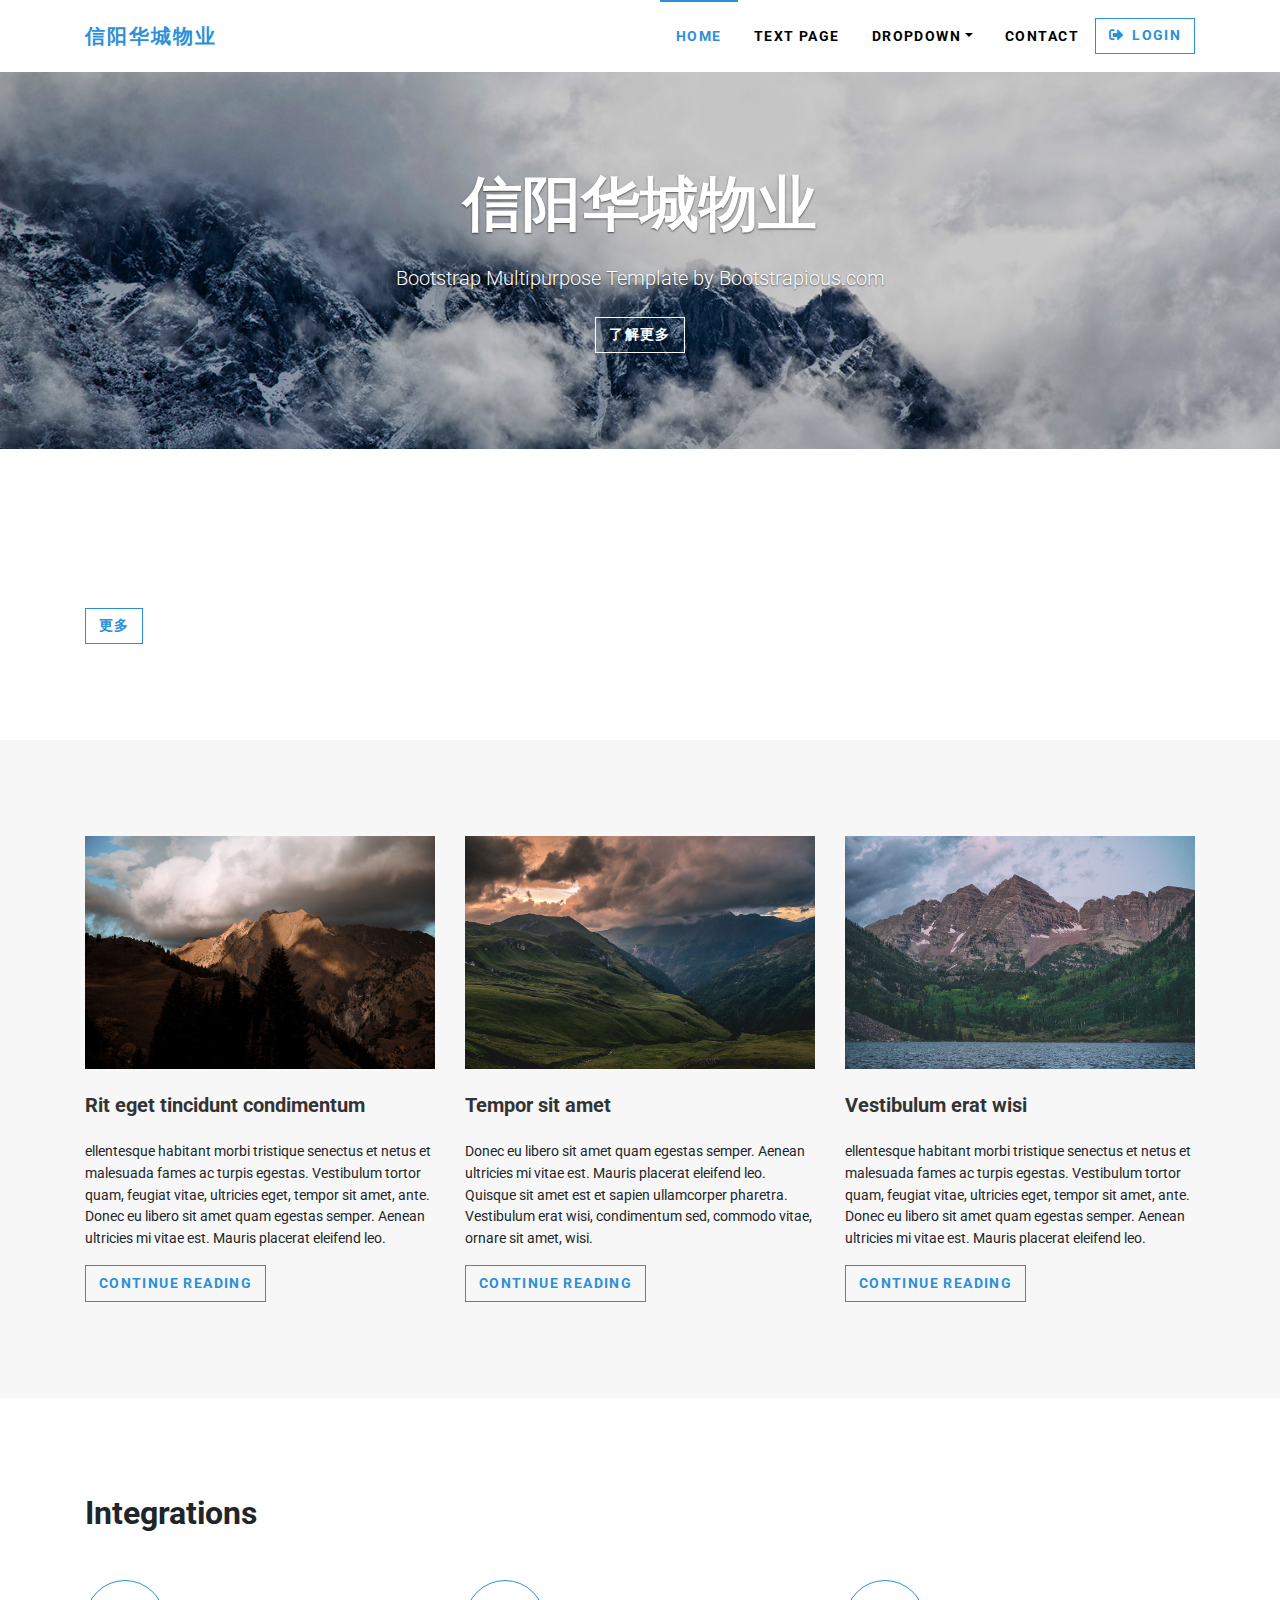
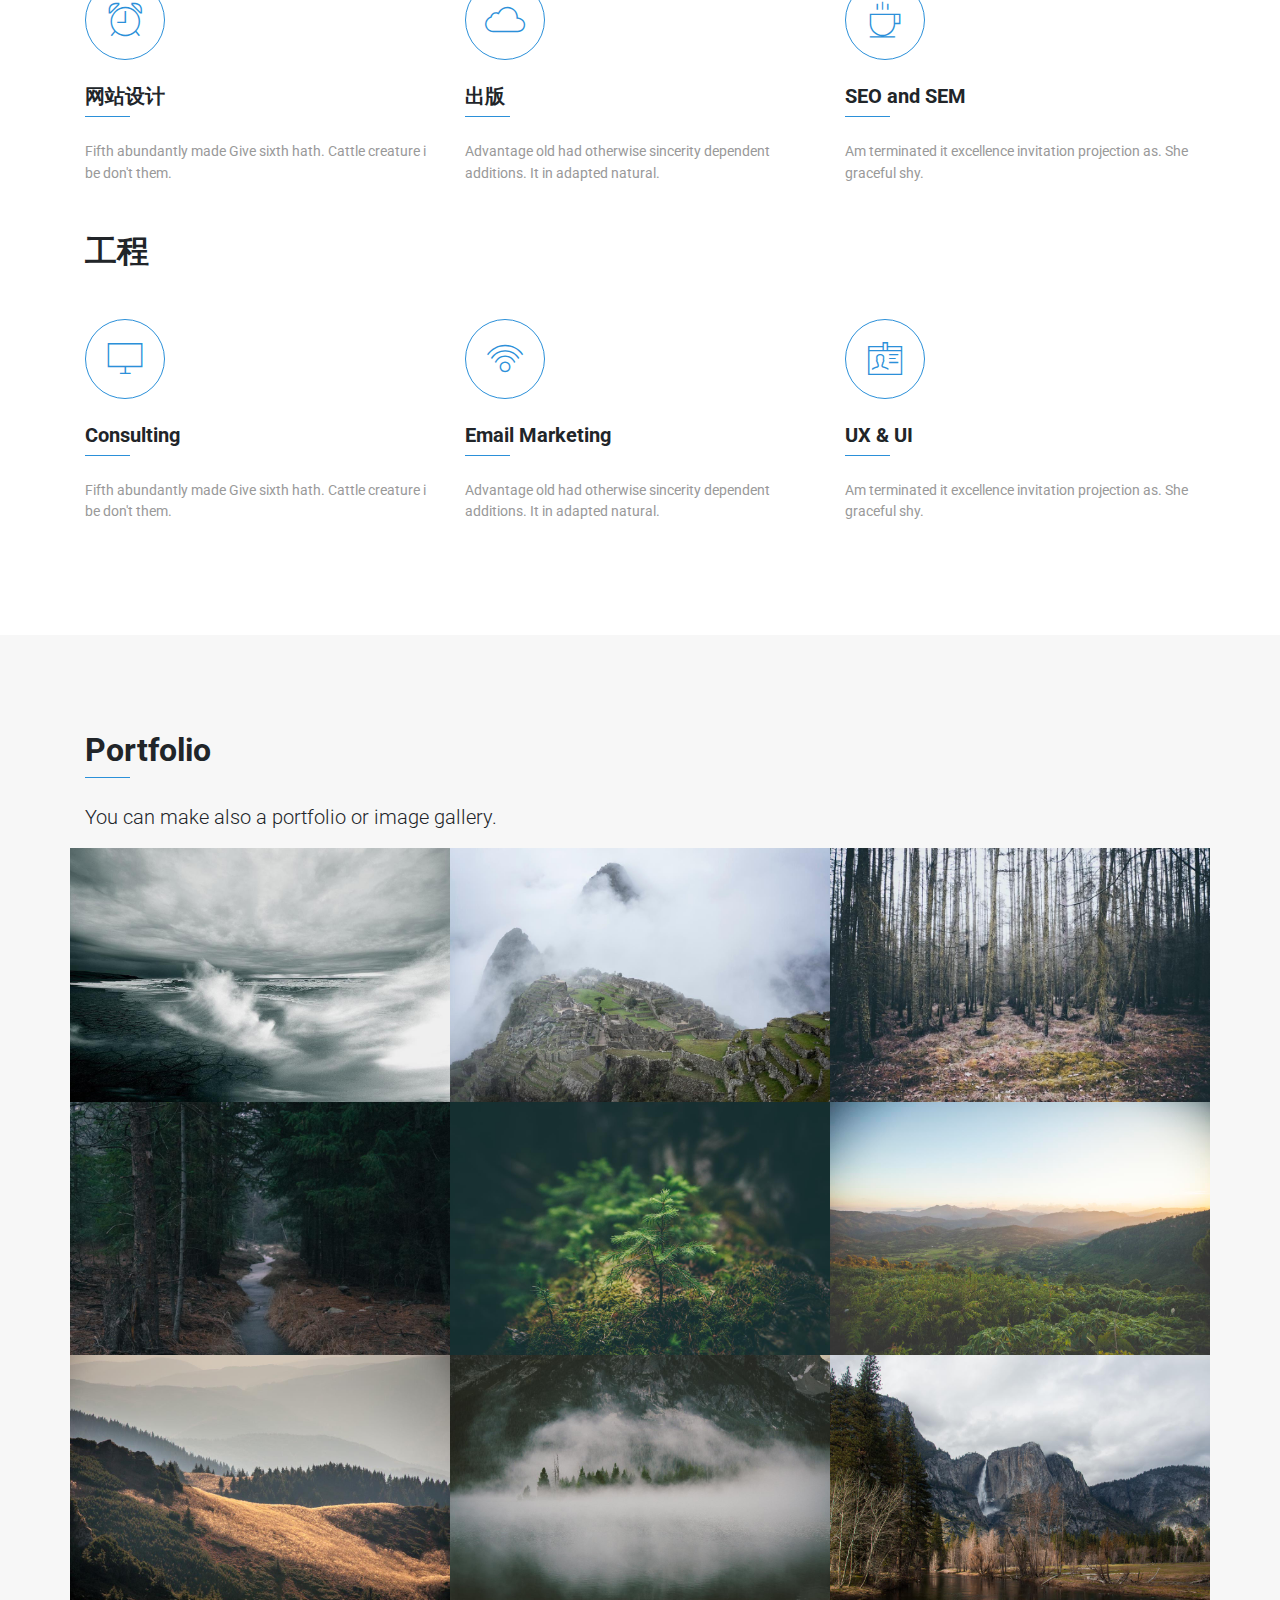
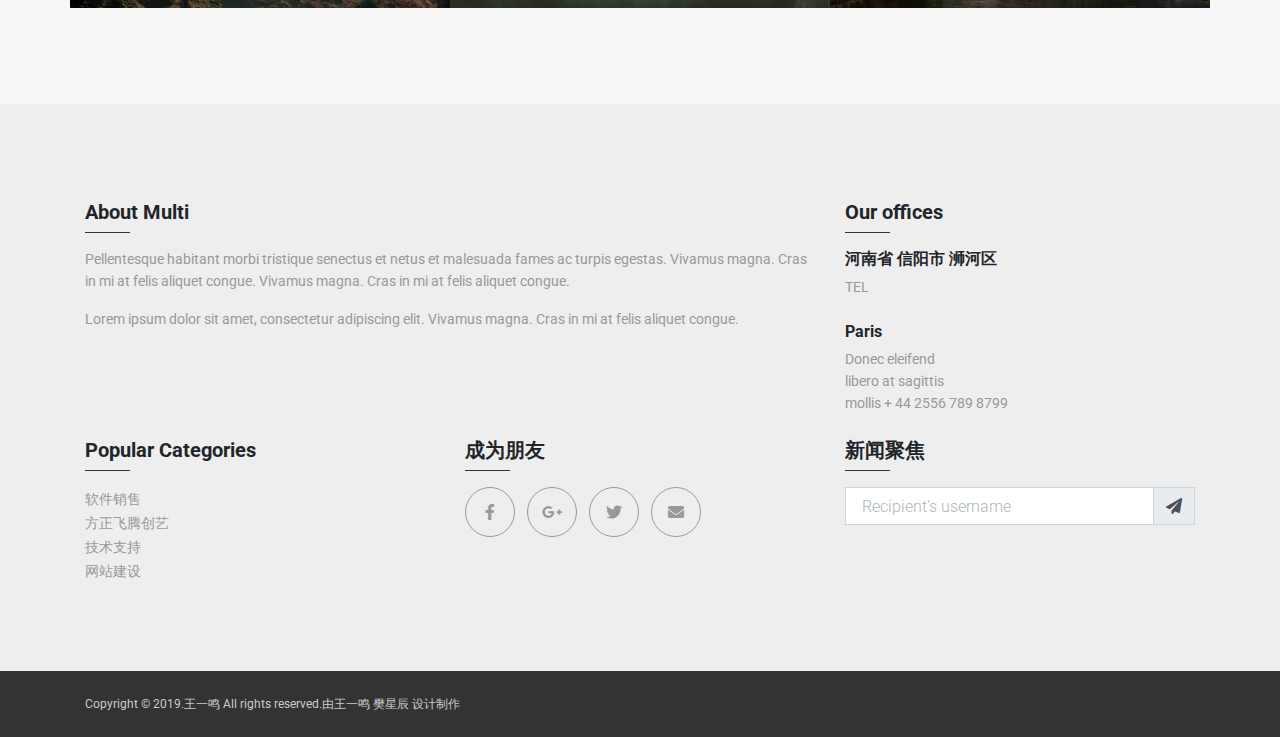
==== commit 68ad8f18: "Update index.html" ====
--- a/index.html
+++ b/index.html
@@ -82,7 +82,7 @@
     <section style="background: url(img/jumbotron1.jpg)" class="py-5 bg-cover bg-center">
       <div class="hero-overlay"></div>
       <div class="container py-5 text-white text-center">
-        <h1 class="text-shadow hero-heading">This is Multi</h1>
+        <h1 class="text-shadow hero-heading">信阳华城物业</h1>
         <p class="text-shadow lead my-4">Bootstrap Multipurpose Template by <a href="#" class="text-white">Bootstrapious.com</a></p>
         <a href="#" class="btn btn-outline-light btn-sm">了解更多</a>
       </div>
@@ -232,4 +232,4 @@
     <!-- FontAwesome CSS - loading as last, so it doesn't block rendering-->
     <link rel="stylesheet" href="https://use.fontawesome.com/releases/v5.7.1/css/all.css">
   </body>
-</html>+</html>
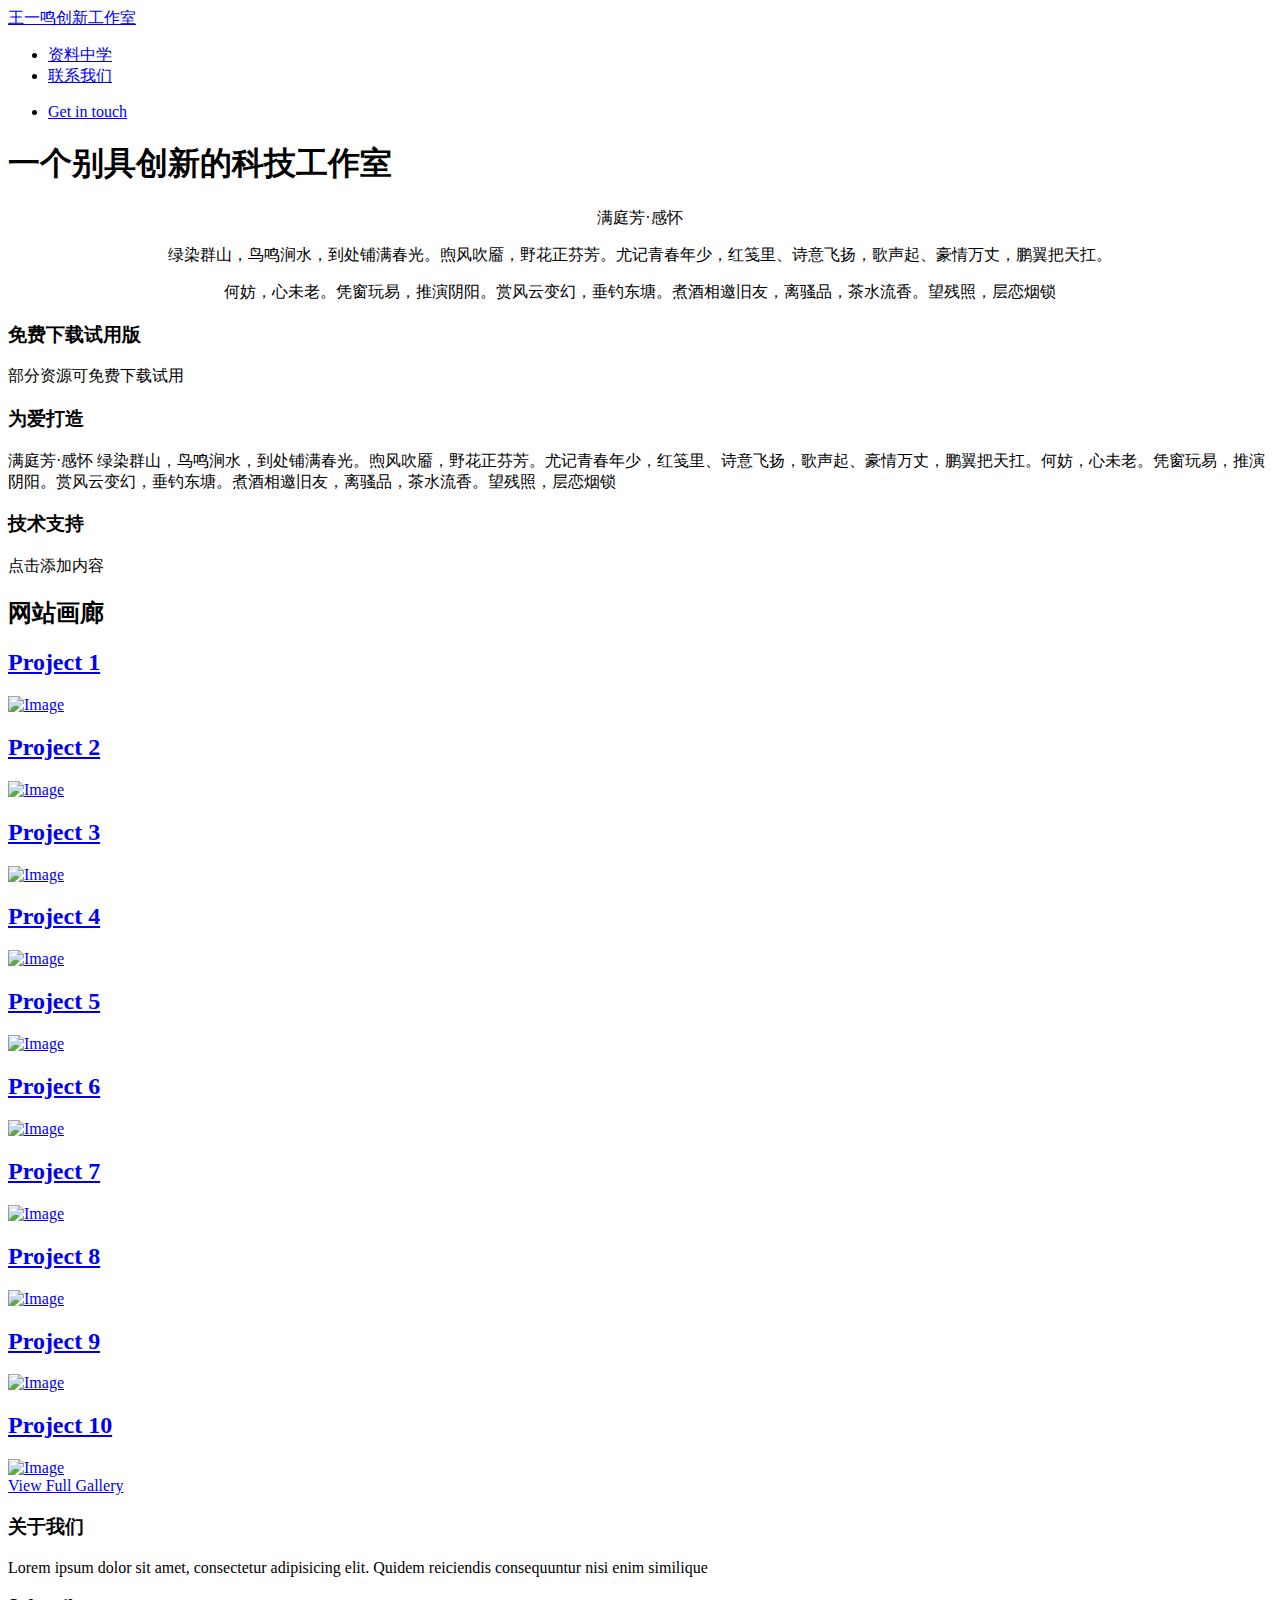
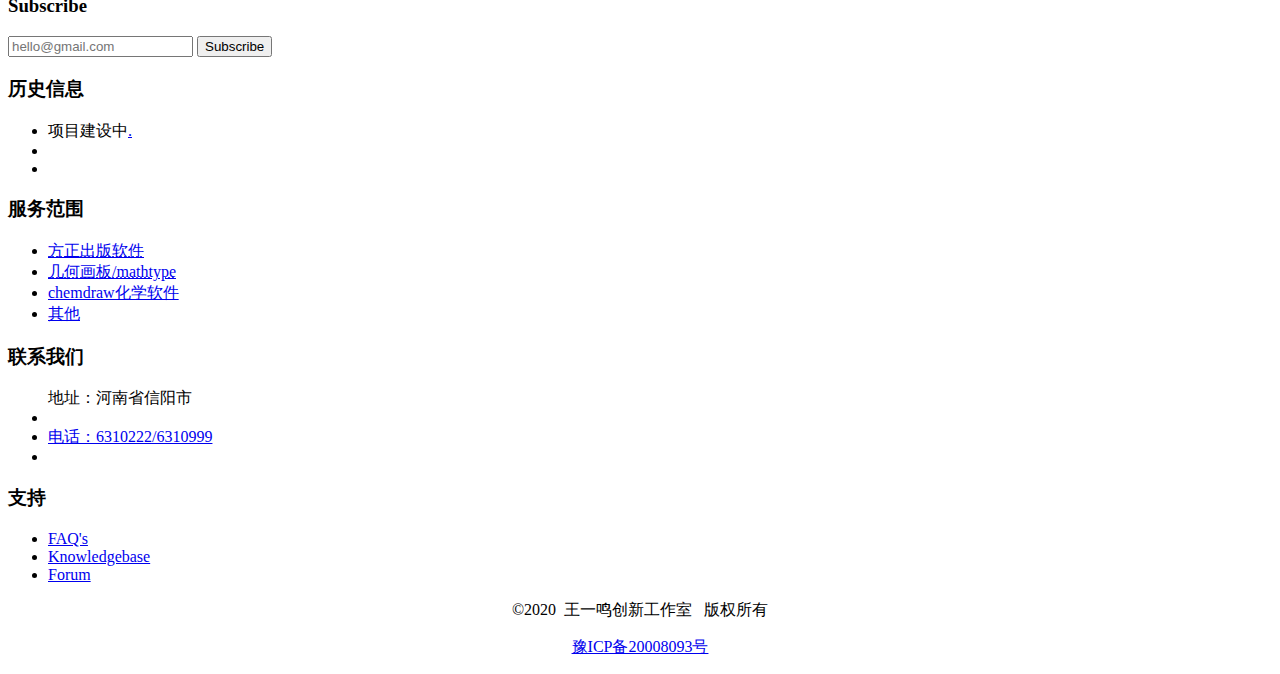
==== commit cf8eada2: "Add files via upload" ====
--- a/index.html
+++ b/index.html
@@ -1,235 +1,381 @@
 <!DOCTYPE html>
-<html>
-  <head>
-    <meta charset="utf-8">
-    <meta http-equiv="X-UA-Compatible" content="IE=edge">
-    <title>王一鸣</title>
-    <meta name="description" content="">
-    <meta name="viewport" content="width=device-width, initial-scale=1">
-    <meta name="robots" content="all,follow">
-    <!-- Bootstrap CSS-->
-    <link rel="stylesheet" href="vendor/bootstrap/css/bootstrap.min.css">
-    <!-- Google fonts-->
-    <link rel="stylesheet" href="https://fonts.googleapis.com/css?family=Roboto:300,400,700">
-    <!-- Icon fonts-->
-    <link rel="stylesheet" href="css/pe-icon-7-stroke.css">
-    <!-- Lightbox CSS-->
-    <link rel="stylesheet" href="vendor/lightbox2/css/lightbox.min.css">
-    <!-- Leaflet CSS-->
-    <link rel="stylesheet" href="vendor/leaflet/leaflet.css">
-    <!-- theme stylesheet-->
-    <link rel="stylesheet" href="css/style.default.css" id="theme-stylesheet">
-    <!-- Custom stylesheet - for your changes-->
-    <link rel="stylesheet" href="css/custom.css">
-    <!-- Favicon-->
-    <link rel="shortcut icon" href="img/favicon.png">
-    <!-- Tweaks for older IEs--><!--[if lt IE 9]>
-        <script src="https://oss.maxcdn.com/html5shiv/3.7.3/html5shiv.min.js"></script>
-        <script src="https://oss.maxcdn.com/respond/1.4.2/respond.min.js"></script><![endif]-->
-  </head>
-  <body>
-    <!-- navbar-->
-    <header class="header">
-      <nav class="navbar navbar-expand-lg py-lg-0">
-        <div class="container"><a href="index.html" class="navbar-brand text-uppercase font-weight-bold">信阳华城物业</a>
-          <button type="button" data-toggle="collapse" data-target="#navbarSupportedContent" aria-controls="navbarSupportedContent" aria-expanded="false" aria-label="Toggle navigation" class="navbar-toggler navbar-toggler-right small"><span class="text-uppercase mr-2">Menu</span><i class="fas fa-bars"></i></button>
-          <div id="navbarSupportedContent" class="collapse navbar-collapse">
-            <ul class="navbar-nav ml-auto d-lg-flex align-items-lg-center">
-              <li class="nav-item"><a href="index.html" class="nav-link font-weight-bold text-uppercase px-lg-3 py-lg-4 active">Home </a>
-              </li>
-              <li class="nav-item"><a href="text.html" class="nav-link font-weight-bold text-uppercase px-lg-3 py-lg-4">Text page </a>
-              </li>
-              <li class="nav-item dropdown"><a id="navbarDropdownMenuLink" href="#" data-toggle="dropdown" aria-haspopup="true" aria-expanded="false" class="nav-link font-weight-bold text-uppercase px-lg-3 py-lg-4 dropdown-toggle">Dropdown</a>
-                <div aria-labelledby="navbarDropdownMenuLink" class="dropdown-menu mt-0"><a href="#" class="dropdown-item small text-uppercase">Dropdown item 1</a><a href="#" class="dropdown-item small text-uppercase">Dropdown item 2</a><a href="#" class="dropdown-item small text-uppercase">Dropdown item 3</a><a href="#" class="dropdown-item small text-uppercase">Dropdown item 4</a></div>
-              </li>
-              <li class="nav-item"><a href="contact.html" class="nav-link font-weight-bold text-uppercase px-lg-3 py-lg-4">Contact </a>
-              </li>
-              <li class="nav-item mt-4 mt-lg-0">
-                <button type="button" data-toggle="modal" data-target="#loginModal" class="btn btn-outline-primary nav-btn btn-sm"> <i class="fas fa-sign-out-alt mr-2"></i>Login </button>
-              </li>
-            </ul>
-          </div>
-        </div>
-      </nav>
-    </header>
-    <div id="loginModal" tabindex="-1" role="dialog" aria-lebelledby="loginModalLabel" aria-hidden="true" class="modal fade">
-      <div role="document" class="modal-dialog modal-sm">
-        <div class="modal-content rounded-0">
-          <div class="modal-header">
-            <h5 id="loginModalLabel" class="text-uppercase modal-title m-0">Customers login</h5>
-            <button type="button" data-dismiss="modal" aria-label="Close" class="close"><span aria-hidden="true" class="small text-muted">&times;</span></button>
-          </div>
-          <div class="modal-body">
-            <form action="">
-              <div class="form-group">
-                <input type="email" placeholder="email" class="form-control">
-              </div>
-              <div class="form-group">
-                <input type="password" placeholder="password" class="form-control">
-              </div>
-              <div class="form-group text-center">
-                <button type="submit" class="btn btn-outline-primary nav-btn btn-sm"> <i class="fas fa-sign-out-alt mr-2"></i>Login </button>
-              </div>
-            </form>
-            <div class="text-center">   
-              <p class="text-muted small">Not registered yet?</p>
-              <p class="small text-muted"> <a href="#" class="font-weight-bold">Register now!</a> It is easy and done in 1 minute and gives you access to special discounts and much more!</p>
-            </div>
-          </div>
-        </div>
-      </div>
-    </div>
-    <section style="background: url(img/jumbotron1.jpg)" class="py-5 bg-cover bg-center">
-      <div class="hero-overlay"></div>
-      <div class="container py-5 text-white text-center">
-        <h1 class="text-shadow hero-heading">信阳华城物业</h1>
-        <p class="text-shadow lead my-4">Bootstrap Multipurpose Template by <a href="#" class="text-white">Bootstrapious.com</a></p>
-        <a href="#" class="btn btn-outline-light btn-sm">了解更多</a>
-      </div>
-    </section>
-    <section class="py-5">
-      <div class="container py-5">
-        <h2 class="mb-4">&nbsp;</h2>
-        
-        <a href="#" class="btn btn-outline-primary btn-sm">更多</a>
-      </div>
-    </section>
-    <section class="bg-gray py-5">
-      <div class="container py-5">
-        <div class="row">
-          <div class="col-lg-4 mb-4 mb-lg-0"><a href="#" class="d-block"><img src="img/blog1.jpg" alt="" class="img-fluid mb-4"></a>
-            <h3 class="h5 mb-4"><a href="#" class="text-dark">Rit eget tincidunt condimentum</a></h3>
-            <p class="text-small">ellentesque habitant morbi tristique senectus et netus et malesuada fames ac turpis egestas. Vestibulum tortor quam, feugiat vitae, ultricies eget, tempor sit amet, ante. Donec eu libero sit amet quam egestas semper. Aenean ultricies mi vitae est. Mauris placerat eleifend leo.</p><a href="#" class="btn btn-outline-primary btn-sm">Continue reading</a>
-          </div>
-          <div class="col-lg-4 mb-4 mb-lg-0"><a href="#" class="d-block"><img src="img/blog2.jpg" alt="" class="img-fluid mb-4"></a>
-            <h3 class="h5 mb-4"><a href="#" class="text-dark">Tempor sit amet</a></h3>
-            <p class="text-small">Donec eu libero sit amet quam egestas semper. Aenean ultricies mi vitae est. Mauris placerat eleifend leo. Quisque sit amet est et sapien ullamcorper pharetra. Vestibulum erat wisi, condimentum sed, commodo vitae, ornare sit amet, wisi.</p><a href="#" class="btn btn-outline-primary btn-sm">Continue reading</a>
-          </div>
-          <div class="col-lg-4"><a href="#" class="d-block"><img src="img/blog3.jpg" alt="" class="img-fluid mb-4"></a>
-            <h3 class="h5 mb-4"><a href="#" class="text-dark">Vestibulum erat wisi</a></h3>
-            <p class="text-small">ellentesque habitant morbi tristique senectus et netus et malesuada fames ac turpis egestas. Vestibulum tortor quam, feugiat vitae, ultricies eget, tempor sit amet, ante. Donec eu libero sit amet quam egestas semper. Aenean ultricies mi vitae est. Mauris placerat eleifend leo.</p><a href="#" class="btn btn-outline-primary btn-sm">Continue reading</a>
-          </div>
-        </div>
-      </div>
-    </section>
-    <section class="py-5">
-      <div class="container py-5">
-        <h2 class="mb-5">Integrations</h2>
-        <div class="row mb-2">
-          <div class="col-lg-4 col-md-6 mb-4">
-            <div class="icon mb-4"><i class="pe-7s-alarm"></i></div>
-            <h5 class="lined mb-4">网站设计</h5>
-            <p class="text-muted text-small">Fifth abundantly made Give sixth hath. Cattle creature i be don't them.</p>
-          </div>
-          <div class="col-lg-4 col-md-6 mb-4">
-            <div class="icon mb-4"><i class="pe-7s-cloud"></i></div>
-            <h5 class="lined mb-4">出版</h5>
-            <p class="text-muted text-small">Advantage old had otherwise sincerity dependent additions. It in adapted natural.</p>
-          </div>
-          <div class="col-lg-4 col-md-6 mb-4">
-            <div class="icon mb-4"><i class="pe-7s-coffee"></i></div>
-            <h5 class="lined mb-4">SEO and SEM</h5>
-            <p class="text-muted text-small">Am terminated it excellence invitation projection as. She graceful shy.</p>
-          </div>
-        </div>
-        <h2 class="mb-5">工程</h2>
-        <div class="row">
-          <div class="col-lg-4 col-md-6 mb-4 mb-lg-0">
-            <div class="icon mb-4"><i class="pe-7s-monitor"></i></div>
-            <h5 class="lined mb-4">Consulting</h5>
-            <p class="text-muted text-small">Fifth abundantly made Give sixth hath. Cattle creature i be don't them.</p>
-          </div>
-          <div class="col-lg-4 col-md-6 mb-4 mb-lg-0">
-            <div class="icon mb-4"><i class="pe-7s-signal"></i></div>
-            <h5 class="lined mb-4">Email Marketing</h5>
-            <p class="text-muted text-small">Advantage old had otherwise sincerity dependent additions. It in adapted natural.</p>
-          </div>
-          <div class="col-lg-4 col-md-6 mb-4 mb-lg-0">
-            <div class="icon mb-4"><i class="pe-7s-id"></i></div>
-            <h5 class="lined mb-4">UX &amp; UI</h5>
-            <p class="text-muted text-small">Am terminated it excellence invitation projection as. She graceful shy.</p>
-          </div>
-        </div>
-      </div>
-    </section>
-    <section class="py-5 bg-gray">
-      <div class="container py-5">
-        <h2 class="lined mb-4">Portfolio</h2>
-        <p class="lead">You can make also a portfolio or image gallery.</p>
-        <div class="row"><a href="img/portfolio-1.jpg" data-lightbox="gallery" data-title="Description of Project No.1" class="col-lg-4 col-sm-6 p-0"><img src="img/portfolio-1.jpg" alt="" class="img-fluid"></a><a href="img/portfolio-2.jpg" data-lightbox="gallery" data-title="Description of Project No.2" class="col-lg-4 col-sm-6 p-0"><img src="img/portfolio-2.jpg" alt="" class="img-fluid"></a><a href="img/portfolio-3.jpg" data-lightbox="gallery" data-title="Description of Project No.3" class="col-lg-4 col-sm-6 p-0"><img src="img/portfolio-3.jpg" alt="" class="img-fluid"></a><a href="img/portfolio-4.jpg" data-lightbox="gallery" data-title="Description of Project No.4" class="col-lg-4 col-sm-6 p-0"><img src="img/portfolio-4.jpg" alt="" class="img-fluid"></a><a href="img/portfolio-5.jpg" data-lightbox="gallery" data-title="Description of Project No.5" class="col-lg-4 col-sm-6 p-0"><img src="img/portfolio-5.jpg" alt="" class="img-fluid"></a><a href="img/portfolio-6.jpg" data-lightbox="gallery" data-title="Description of Project No.6" class="col-lg-4 col-sm-6 p-0"><img src="img/portfolio-6.jpg" alt="" class="img-fluid"></a><a href="img/portfolio-7.jpg" data-lightbox="gallery" data-title="Description of Project No.7" class="col-lg-4 col-sm-6 p-0"><img src="img/portfolio-7.jpg" alt="" class="img-fluid"></a><a href="img/portfolio-8.jpg" data-lightbox="gallery" data-title="Description of Project No.8" class="col-lg-4 col-sm-6 p-0"><img src="img/portfolio-8.jpg" alt="" class="img-fluid"></a><a href="img/portfolio-9.jpg" data-lightbox="gallery" data-title="Description of Project No.9" class="col-lg-4 col-sm-6 p-0"><img src="img/portfolio-9.jpg" alt="" class="img-fluid"></a>
-        </div>
-      </div>
-    </section>
-    <footer style="background: #eee;" class="pt-5">
-      <div class="container py-5">
-        <div class="row">
-          <div class="col-lg-8 col-md-6 mb-4">
-            <h5 class="lined lined-dark mb-3">About Multi</h5>
-            <p class="text-muted text-small">Pellentesque habitant morbi tristique senectus et netus et malesuada fames ac turpis egestas. Vivamus magna. Cras in mi at felis aliquet congue. Vivamus magna. Cras in mi at felis aliquet congue.</p>
-            <p class="text-muted text-small">Lorem ipsum dolor sit amet, consectetur adipiscing elit. Vivamus magna. Cras in mi at felis aliquet congue.</p>
-          </div>
-          <div class="col-lg-4 col-md-6 mb-4">
-            <h5 class="lined lined-dark mb-3">Our offices</h5>
-            <h6>河南省 信阳市 浉河区</h6>
-            <p class="text-muted mb-4 text-small">TEL</p>
-            <h6>Paris</h6>
-            <p class="text-muted mb-0 text-small">Donec eleifend</p>
-            <p class="text-muted mb-0 text-small">libero at sagittis</p>
-            <p class="text-muted mb-0 text-small">mollis + 44 2556 789 8799 </p>
-          </div>
-          <div class="col-lg-4 col-md-6 mb-4">
-            <h5 class="lined lined-dark mb-3">Popular Categories</h5>
-            <ul class="list-unstyled">
-              <li><a href="#" class="footer-link text-small">软件销售</a></li>
-              <li><a href="#" class="footer-link text-small">方正飞腾创艺</a></li>
-              <li><a href="#" class="footer-link text-small">技术支持</a></li>
-              <li><a href="#" class="footer-link text-small">网站建设</a></li>
-            </ul>
-          </div>
-          <div class="col-lg-4 col-md-6 mb-4">
-            <h5 class="lined lined-dark mb-3">成为朋友</h5>
-            <ul class="list-inline">
-              <li class="list-inline-item"><a href="#" class="social-link"><i class="fab fa-facebook-f"></i></a></li>
-              <li class="list-inline-item"><a href="#" class="social-link"><i class="fab fa-google-plus-g"></i></a></li>
-              <li class="list-inline-item"><a href="#" class="social-link"><i class="fab fa-twitter"></i></a></li>
-              <li class="list-inline-item"><a href="#" class="social-link"><i class="fas fa-envelope"></i></a></li>
-            </ul>
-          </div>
-          <div class="col-lg-4 col-md-6">
-            <h5 class="lined lined-dark mb-3">新闻聚焦</h5>
-            <form action="#">
-                <div class="input-group mb-3">
-                  <input type="text" placeholder="Recipient's username" aria-label="Recipient's username" aria-describedby="basic-addon2" class="form-control">
-                  <div class="input-group-append">
-                    <button id="basic-addon2" type="submit" class="input-group-text"><i class="fas fa-paper-plane"></i></button>
-                  </div>
-                </div>
-            </form>
-            </p>
-          </div>
-        </div>
-      </div>
-      <div class="bg-dark py-4">    
-        <div class="container">
-          <div class="row">
-            <div class="col-lg-6 text-center text-lg-left mb-1 mb-lg-0">
-              <p class="small text-gray mb-0">Copyright &copy; 2019.王一鸣 All rights reserved.由王一鸣 樊星辰 设计制作</a></p>
-            </div>
-            <div class="col-lg-6 text-center text-lg-right">
-              <p class="small text-gray mb-0"></p>
-
-            </div>
-          </div>
-        </div>
-      </div>
-    </footer>
-    <!-- JavaScript files-->
-    <script src="vendor/jquery/jquery.min.js"></script>
-    <script src="vendor/bootstrap/js/bootstrap.bundle.min.js"></script>
-    <script src="vendor/lightbox2/js/lightbox.min.js"></script>
-    <script src="vendor/leaflet/leaflet.js"></script>
-    <script src="js/front.js"></script>
-    <!-- FontAwesome CSS - loading as last, so it doesn't block rendering-->
-    <link rel="stylesheet" href="https://use.fontawesome.com/releases/v5.7.1/css/all.css">
-  </body>
+<!--[if lt IE 7]>      <html class="no-js lt-ie9 lt-ie8 lt-ie7"> <![endif]-->
+<!--[if IE 7]>         <html class="no-js lt-ie9 lt-ie8"> <![endif]-->
+<!--[if IE 8]>         <html class="no-js lt-ie9"> <![endif]-->
+<!--[if gt IE 8]><!--> <html class="no-js"> <!--<![endif]-->
+<head>
+<meta charset="utf-8">
+<meta http-equiv="X-UA-Compatible" content="IE=edge">
+<title>王一鸣创新工作室</title>
+<meta name="viewport" content="width=device-width, initial-scale=1">
+<meta name="description" content="" />
+<meta name="keywords" content="" />
+<meta name="author" content="" />
+
+<!-- Facebook and Twitter integration -->
+<meta property="og:title" content=""/>
+<meta property="og:image" content=""/>
+<meta property="og:url" content=""/>
+<meta property="og:site_name" content=""/>
+<meta property="og:description" content=""/>
+<meta name="twitter:title" content="" />
+<meta name="twitter:image" content="" />
+<meta name="twitter:url" content="" />
+<meta name="twitter:card" content="" />
+
+<!-- Place favicon.ico and apple-touch-icon.png in the root directory -->
+<link rel="shortcut icon" href="favicon.ico">
+
+<!-- Google Webfont -->
+<link href='http://fonts.useso.com/css?family=PT+Mono' rel='stylesheet' type='text/css'>
+<!-- Themify Icons -->
+<link rel="stylesheet" href="css/themify-icons.css">
+<!-- Icomoon Icons -->
+<link rel="stylesheet" href="css/icomoon-icons.css">
+<!-- Bootstrap -->
+<link rel="stylesheet" href="css/bootstrap.css">
+<!-- Owl Carousel -->
+<link rel="stylesheet" href="css/owl.carousel.min.css">
+<link rel="stylesheet" href="css/owl.theme.default.min.css">
+<!-- Magnific Popup -->
+<link rel="stylesheet" href="css/magnific-popup.css">
+<!-- Easy Responsive Tabs -->
+<link rel="stylesheet" href="css/easy-responsive-tabs.css">
+<!-- Theme Style -->
+<link rel="stylesheet" href="css/style.css">
+
+
+<!-- FOR IE9 below -->
+<!--[if lte IE 9]>
+<script src="js/modernizr-2.6.2.min.js"></script>
+<script src="js/respond.min.js"></script>
+<![endif]-->
+
+</head>
+
+<body class="fh5co-outer">
+<header id="fh5co-header" role="banner">
+
+  <nav class="navbar navbar-default navbar-fixed-top" role="navigation">
+	<div class="container">
+	  <div class="navbar-header"> 
+		<!-- Mobile Toggle Menu Button -->
+		<a href="#" class="js-fh5co-nav-toggle fh5co-nav-toggle" data-toggle="collapse" data-target="#fh5co-navbar" aria-expanded="false" aria-controls="navbar"><i></i></a>
+		<a class="navbar-brand" href="index.html">王一鸣创新工作室</a>
+	  </div>
+	  <div id="fh5co-navbar" class="navbar-collapse collapse">
+		<ul class="nav navbar-nav">
+		  <li><a href="inside-page.html">资料中学</a></li>
+		  <li><a href="elements.html">联系我们</a></li>
+		</ul>
+		<ul class="nav navbar-nav navbar-right">
+		  <li><a href="#" class="btn btn-calltoaction btn-primary">Get in touch</a></li>
+		</ul>
+	  </div>
+	</div>
+  </nav>
+
+</header>
+
+<div id="fh5co-hero" style="background-image: url(images/hero_2.jpg)">
+<a href="#fh5co-main" class="smoothscroll animated bounce fh5co-arrow"><i class="ti-angle-down"></i></a>
+<div class="overlay"></div>
+<div class="container">
+  <div class="col-md-8 col-md-offset-2">
+	<div class="text">
+	  <h1> <strong ></strong>一个别具创新的科技工作室<strong></strong></h1>
+	  <p align="center">满庭芳·感怀	  </p>
+	  <p align="center">绿染群山，鸟鸣涧水，到处铺满春光。煦风吹靥，野花正芬芳。尤记青春年少，红笺里、诗意飞扬，歌声起、豪情万丈，鹏翼把天扛。</p>
+	  <p align="center">何妨，心未老。凭窗玩易，推演阴阳。赏风云变幻，垂钓东塘。煮酒相邀旧友，离骚品，茶水流香。望残照，层恋烟锁</p>
+	</div>
+  </div>
+</div>
+</div>
+
+<main role="main" id="fh5co-main">
+<section class="feature">
+  <div class="container">
+	
+	<div class="row">
+	  <div class="col-md-4">
+		<div class="feature-item">
+		  <div class="feature-icon"><i class="icon ti-gift"></i></div>
+		  <div class="feature-text">
+			<h3>免费下载试用版</h3>
+			<p>部分资源可免费下载试用</p>
+		  </div>
+		</div>
+	  </div>
+	  <div class="col-md-4">
+		<div class="feature-item">
+		  <div class="feature-icon"><i class="icon ti-heart"></i></div>
+		  <div class="feature-text">
+			<h3>为爱打造</h3>
+			<p>满庭芳·感怀 绿染群山，鸟鸣涧水，到处铺满春光。煦风吹靥，野花正芬芳。尤记青春年少，红笺里、诗意飞扬，歌声起、豪情万丈，鹏翼把天扛。何妨，心未老。凭窗玩易，推演阴阳。赏风云变幻，垂钓东塘。煮酒相邀旧友，离骚品，茶水流香。望残照，层恋烟锁</p>
+		    </div>
+		</div>
+	  </div>
+	  <div class="col-md-4">
+		<div class="feature-item">
+		  <div class="feature-icon"><i class="icon ti-mobile"></i></div>
+		  <div class="feature-text">
+			<h3>技术支持</h3>
+			<p>点击添加内容</p>
+		  </div>
+		</div>
+	  </div>
+	</div>
+  </div>
+</section>
+<!-- END .feature -->
+<section class="grid-gallery">
+  <div class="container">
+	
+	<div class="row">
+	  <div class="col-md-6 col-md-offset-3">
+		<h2 class="section-heading">网站画廊</h2>
+	  </div>
+	</div>
+
+	<div class="row gallery-row">
+	  
+	  <div class="col-md-6 col-sm-6">
+		<a href="images/img_1.jpg" class="img image-popup">
+		  <div class="overlay"></div>
+		  <div class="text">
+			<h2>Project 1</h2>
+		  </div>
+		  <img src="images/img_1.jpg" alt="Image" class="img-responsive">
+		</a>
+	  </div>
+
+	  <div class="col-md-6 col-sm-6">
+		<div class="row first-row">
+		  <div class="col-md-6 col-sm-6">
+			<a href="images/img_2.jpg" class="img image-popup">
+			  <div class="overlay"></div>
+			  <div class="text">
+				<h2>Project 2</h2>
+			  </div>
+			  <img src="images/img_2.jpg" alt="Image" class="img-responsive">
+			</a>
+		  </div>
+		  <div class="col-md-6 col-sm-6">
+			<a href="images/img_3.jpg" class="img image-popup">
+			  <div class="overlay"></div>
+			  <div class="text">
+				<h2>Project 3</h2>
+			  </div>
+			  <img src="images/img_3.jpg" alt="Image" class="img-responsive">
+			</a>
+		  </div>
+		</div>
+		<div class="row">
+		  <div class="col-md-6 col-sm-6">
+			<a href="images/img_4.jpg" class="img image-popup">
+			  <div class="overlay"></div>
+			  <div class="text">
+				<h2>Project 4</h2>
+			  </div>
+			  <img src="images/img_4.jpg" alt="Image" class="img-responsive">
+			</a>
+		  </div>
+		  <div class="col-md-6 col-sm-6">
+			<a href="images/img_5.jpg" class="img image-popup">
+			  <div class="overlay"></div>
+			  <div class="text">
+				<h2>Project 5</h2>
+			  </div>
+			  <img src="images/img_5.jpg" alt="Image" class="img-responsive">
+			</a>
+		  </div>
+		</div>
+	  </div>
+	</div>
+	
+	<!-- Gallery Row -->
+
+	<div class="row gallery-row">
+	  <div class="col-md-6 col-sm-6">
+		<div class="row first-row">
+		  <div class="col-md-6 col-sm-6">
+			<a href="images/img_6.jpg" class="img image-popup">
+			  <div class="overlay"></div>
+			  <div class="text">
+				<h2>Project 6</h2>
+			  </div>
+			  <img src="images/img_6.jpg" alt="Image" class="img-responsive">
+			</a>
+		  </div>
+		  <div class="col-md-6 col-sm-6">
+			<a href="images/img_7.jpg" class="img image-popup">
+			  <div class="overlay"></div>
+			  <div class="text">
+				<h2>Project 7</h2>
+			  </div>
+			  <img src="images/img_7.jpg" alt="Image" class="img-responsive">
+			</a>
+		  </div>
+		</div>
+		<div class="row">
+		  <div class="col-md-6 col-sm-6">
+			<a href="images/img_8.jpg" class="img image-popup">
+			  <div class="overlay"></div>
+			  <div class="text">
+				<h2>Project 8</h2>
+			  </div>
+			  <img src="images/img_8.jpg" alt="Image" class="img-responsive">
+			</a>
+		  </div>
+		  <div class="col-md-6 col-sm-6">
+			<a href="images/img_9.jpg" class="img image-popup">
+			  <div class="overlay"></div>
+			  <div class="text">
+				<h2>Project 9</h2>
+			  </div>
+			  <img src="images/img_9.jpg" alt="Image" class="img-responsive">
+			</a>
+		  </div>
+		</div>
+	  </div>
+	  <div class="col-md-6 col-sm-6">
+		<a href="images/img_10.jpg" class="img image-popup">
+		  <div class="overlay"></div>
+		  <div class="text">
+			<h2>Project 10</h2>
+		  </div>
+		  <img src="images/img_10.jpg" alt="Image" class="img-responsive">
+		</a>
+	  </div>
+	</div>
+
+	<!-- Gallery Row -->
+
+	<div class="row">
+	  <div class="col-md-12 text-center">
+		<div><a href="#" class="btn btn-primary">View Full Gallery</a></div>
+	  </div>
+	</div>
+	
+   
+	
+  </div>
+</section>
+
+</main>
+
+<footer role="contentinfo" id="fh5co-footer">
+<div class="container">
+  <div class="row">
+	<div class="col-md-3 col-sm-6">
+	  <div class="footer-box border-bottom">
+		<h3 class="footer-heading">关于我们</h3>
+		<p>Lorem ipsum dolor sit amet, consectetur adipisicing elit. Quidem reiciendis consequuntur nisi enim similique </p>
+	  </div>
+	  
+		<h3 class="footer-heading">Subscribe</h3>
+		<form action="#" class="form-subscribe">
+		  <div class="field">
+			<input type="email" class="form-control" placeholder="hello@gmail.com">
+			<button class="btn btn-primary">Subscribe</button>
+		  </div>
+		</form>
+		<div class="fh5co-spacer fh5co-spacer-sm"></div>
+	  
+	</div>
+	<div class="col-md-3 col-sm-6">
+	  
+		<h3 class="footer-heading">历史信息</h3>
+		<ul class="footer-list">
+		  <li>项目建设中<a href="#">.</a></li>
+		  <li></li>
+		  <li></a></li>
+		</ul>
+	  
+	</div>
+
+
+	<div class="visible-sm clearfix"></div>
+
+
+	<div class="col-md-3 col-sm-6">
+	  
+		<h3 class="footer-heading">服务范围</h3>
+		<ul class="footer-list">
+		  <li><a href="#"><abbr title="Hypertext Markup Language 5">方正出版软件</abbr></a></li>
+		  <li><a href="#"><abbr title="Cascading Stylesheets 3">几何画板/mathtype</abbr></a></li>
+		  <li><a href="#">chemdraw化学软件</a></li>
+		  <li><a href="#">其他</a></li>
+		</ul>
+	  
+	</div>
+
+
+	<div class="col-md-3 col-sm-6 clearfix">
+
+	  <div class="row">
+		<div class="col-md-6 col-sm-6">
+		  <div class="footer-box">
+			<h3 class="footer-heading">联系我们</h3>
+			<ul class="footer-list">
+			  地址：河南省信阳市
+			  <li><a href="#"></a></li>
+			  <li><a href="#">电话：6310222/6310999</a></li>
+			  <li><a href="#"> </a></li>
+			  
+			</ul>
+		  </div>
+		</div>
+		<div class="col-md-6 col-sm-6">
+		  <div class="footer-box">
+			<h3 class="footer-heading">支持</h3>
+			<ul class="footer-list">
+			  <li><a href="#">FAQ's</a></li>
+			  <li><a href="#">Knowledgebase</a></li>
+			  <li><a href="#">Forum</a></li>
+			</ul>
+		  </div>
+		</div>
+	  </div>
+	  
+	</div>
+	
+  </div>
+</div>
+<div class="container">
+  <div class="row">
+	<div class="col-md-12">
+	  <div class="copyright">
+		<p align="center">©2020  王一鸣创新工作室   版权所有</p>
+		<p align="center"><a href="http://beian.miit.gov.cn/" target="_blank" title="网站建设">豫ICP备20008093号</a></p>
+		</div>
+	</div>
+  </div>
+</div>
+</footer>
+
+
+<!-- Go To Top -->
+<a href="#" class="fh5co-gotop"><i class="ti-shift-left"></i></a>
+
+  
+<!-- jQuery -->
+<script src="js/jquery-1.10.2.min.js"></script>
+<!-- jQuery Easing -->
+<script src="js/jquery.easing.1.3.js"></script>
+<!-- Bootstrap -->
+<script src="js/bootstrap.js"></script>
+<!-- Owl carousel -->
+<script src="js/owl.carousel.min.js"></script>
+<!-- Magnific Popup -->
+<script src="js/jquery.magnific-popup.min.js"></script>
+<!-- Easy Responsive Tabs -->
+<script src="js/easyResponsiveTabs.js"></script>
+<!-- FastClick for Mobile/Tablets -->
+<script src="js/fastclick.js"></script>
+
+<!-- Main JS -->
+<script src="js/main.js"></script>
+
+</body>
 </html>
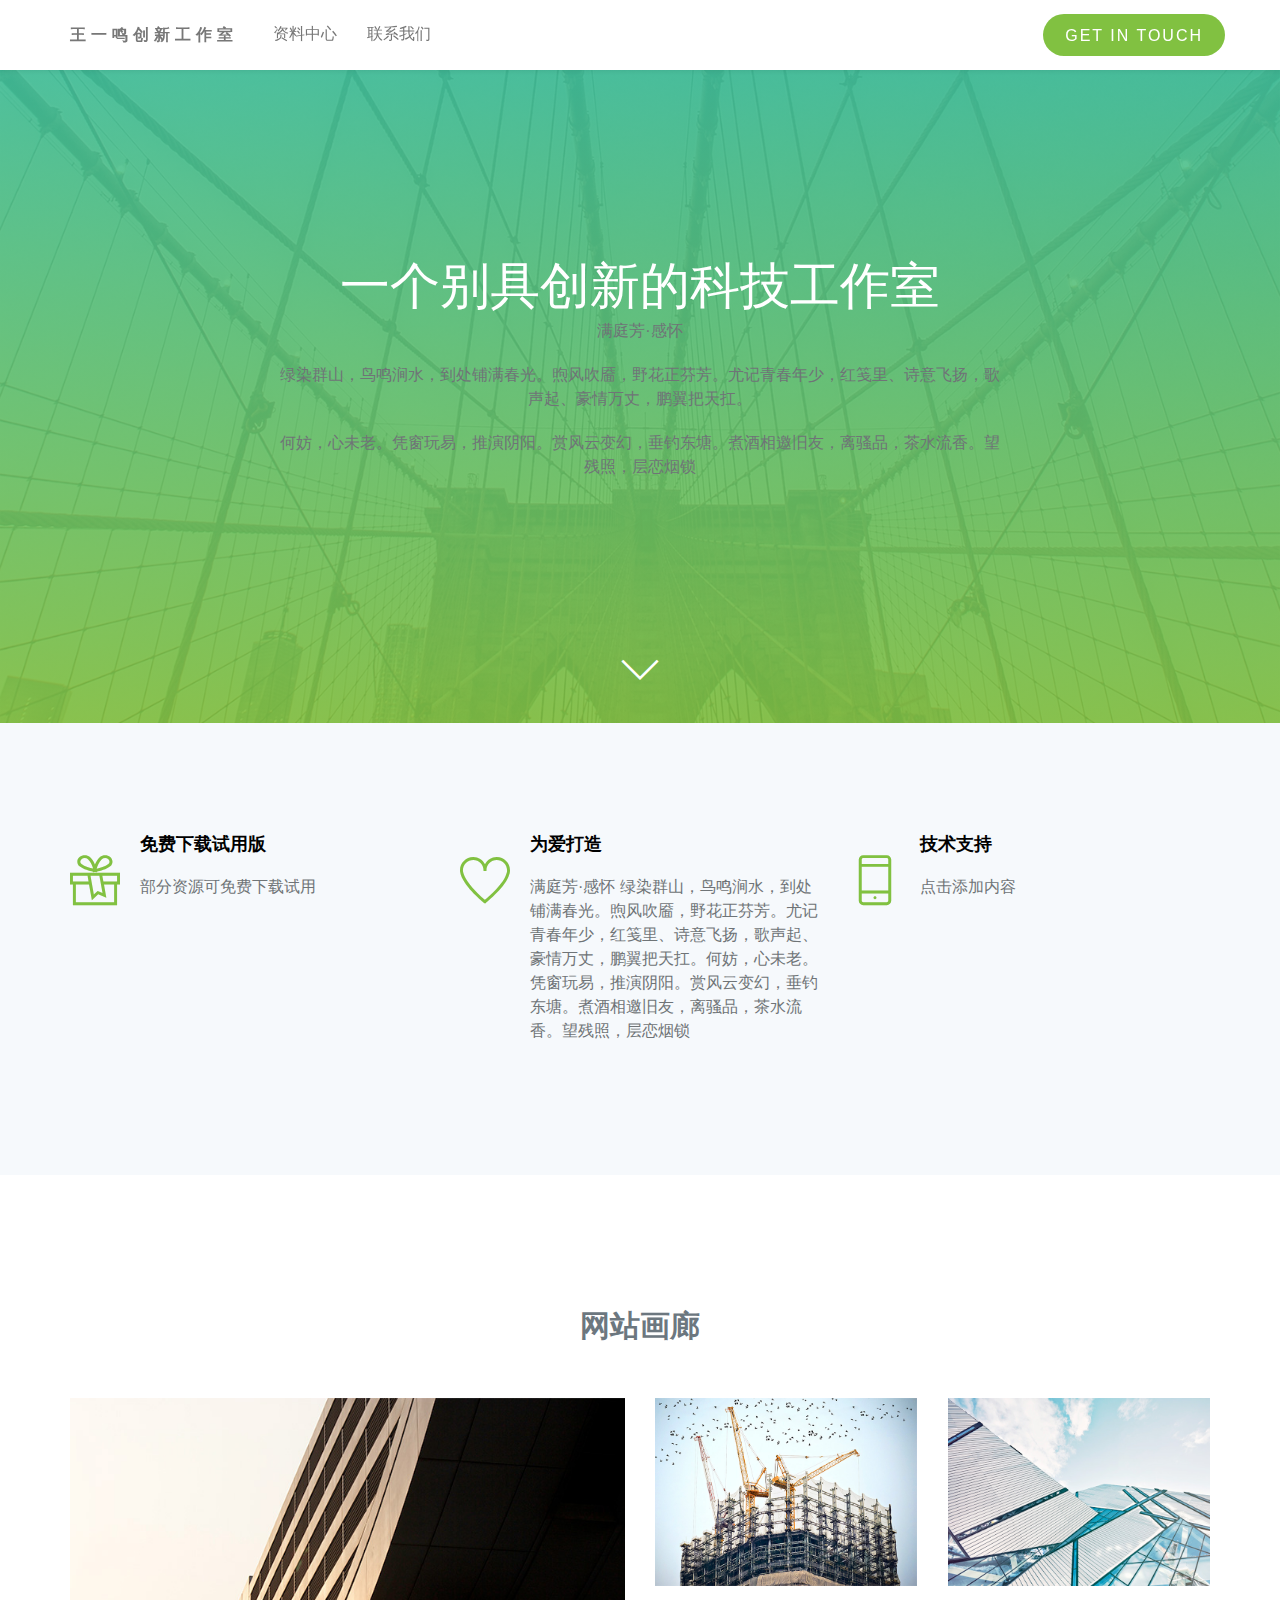
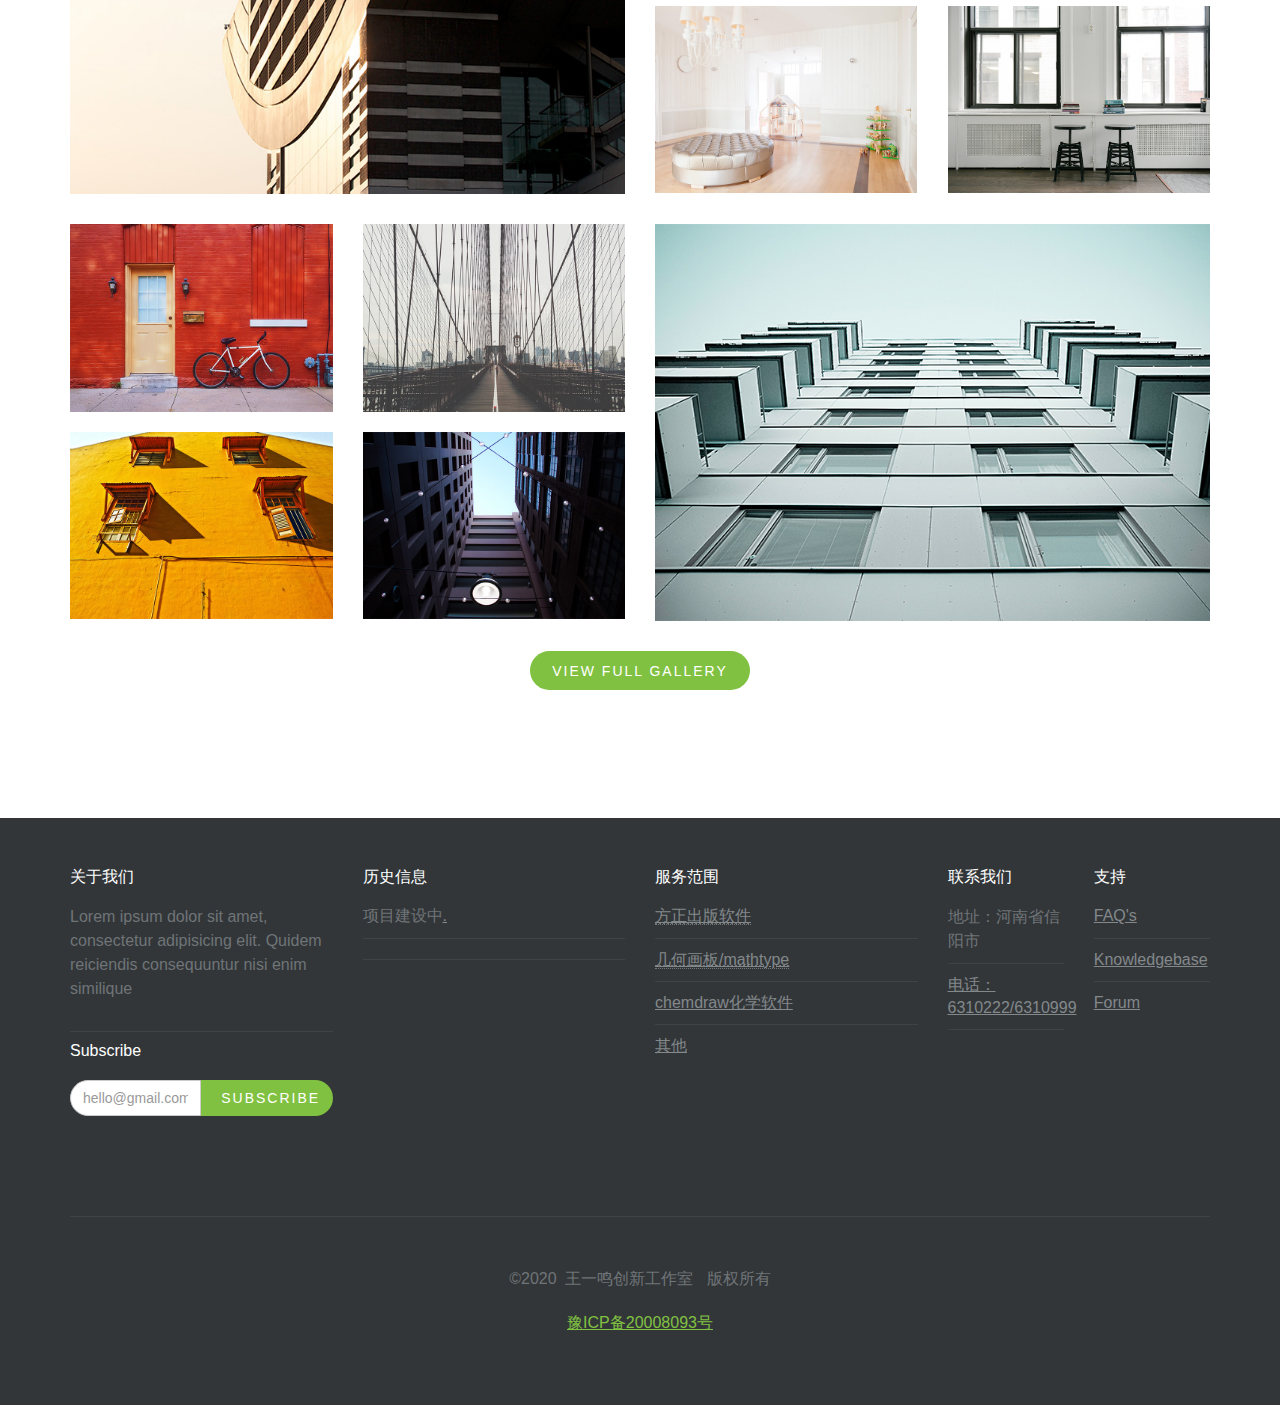
==== commit cce5313a: "Update index.html" ====
--- a/index.html
+++ b/index.html
@@ -65,7 +65,7 @@
 	  </div>
 	  <div id="fh5co-navbar" class="navbar-collapse collapse">
 		<ul class="nav navbar-nav">
-		  <li><a href="inside-page.html">资料中学</a></li>
+		  <li><a href="inside-page.html">资料中心</a></li>
 		  <li><a href="elements.html">联系我们</a></li>
 		</ul>
 		<ul class="nav navbar-nav navbar-right">
--- a/css/themify-icons.css
+++ b/css/themify-icons.css
@@ -0,0 +1,1081 @@
+@font-face {
+	font-family: 'themify';
+	src:url('../fonts/themify/themify.eot?-fvbane');
+	src:url('../fonts/themify/themify.eot?#iefix-fvbane') format('embedded-opentype'),
+		url('../fonts/themify/themify.woff?-fvbane') format('woff'),
+		url('../fonts/themify/themify.ttf?-fvbane') format('truetype'),
+		url('../fonts/themify/themify.svg?-fvbane#themify') format('svg');
+	font-weight: normal;
+	font-style: normal;
+}
+
+[class^="ti-"], [class*=" ti-"] {
+	font-family: 'themify';
+	speak: none;
+	font-style: normal;
+	font-weight: normal;
+	font-variant: normal;
+	text-transform: none;
+	line-height: 1;
+
+	/* Better Font Rendering =========== */
+	-webkit-font-smoothing: antialiased;
+	-moz-osx-font-smoothing: grayscale;
+}
+
+.ti-wand:before {
+	content: "\e600";
+}
+.ti-volume:before {
+	content: "\e601";
+}
+.ti-user:before {
+	content: "\e602";
+}
+.ti-unlock:before {
+	content: "\e603";
+}
+.ti-unlink:before {
+	content: "\e604";
+}
+.ti-trash:before {
+	content: "\e605";
+}
+.ti-thought:before {
+	content: "\e606";
+}
+.ti-target:before {
+	content: "\e607";
+}
+.ti-tag:before {
+	content: "\e608";
+}
+.ti-tablet:before {
+	content: "\e609";
+}
+.ti-star:before {
+	content: "\e60a";
+}
+.ti-spray:before {
+	content: "\e60b";
+}
+.ti-signal:before {
+	content: "\e60c";
+}
+.ti-shopping-cart:before {
+	content: "\e60d";
+}
+.ti-shopping-cart-full:before {
+	content: "\e60e";
+}
+.ti-settings:before {
+	content: "\e60f";
+}
+.ti-search:before {
+	content: "\e610";
+}
+.ti-zoom-in:before {
+	content: "\e611";
+}
+.ti-zoom-out:before {
+	content: "\e612";
+}
+.ti-cut:before {
+	content: "\e613";
+}
+.ti-ruler:before {
+	content: "\e614";
+}
+.ti-ruler-pencil:before {
+	content: "\e615";
+}
+.ti-ruler-alt:before {
+	content: "\e616";
+}
+.ti-bookmark:before {
+	content: "\e617";
+}
+.ti-bookmark-alt:before {
+	content: "\e618";
+}
+.ti-reload:before {
+	content: "\e619";
+}
+.ti-plus:before {
+	content: "\e61a";
+}
+.ti-pin:before {
+	content: "\e61b";
+}
+.ti-pencil:before {
+	content: "\e61c";
+}
+.ti-pencil-alt:before {
+	content: "\e61d";
+}
+.ti-paint-roller:before {
+	content: "\e61e";
+}
+.ti-paint-bucket:before {
+	content: "\e61f";
+}
+.ti-na:before {
+	content: "\e620";
+}
+.ti-mobile:before {
+	content: "\e621";
+}
+.ti-minus:before {
+	content: "\e622";
+}
+.ti-medall:before {
+	content: "\e623";
+}
+.ti-medall-alt:before {
+	content: "\e624";
+}
+.ti-marker:before {
+	content: "\e625";
+}
+.ti-marker-alt:before {
+	content: "\e626";
+}
+.ti-arrow-up:before {
+	content: "\e627";
+}
+.ti-arrow-right:before {
+	content: "\e628";
+}
+.ti-arrow-left:before {
+	content: "\e629";
+}
+.ti-arrow-down:before {
+	content: "\e62a";
+}
+.ti-lock:before {
+	content: "\e62b";
+}
+.ti-location-arrow:before {
+	content: "\e62c";
+}
+.ti-link:before {
+	content: "\e62d";
+}
+.ti-layout:before {
+	content: "\e62e";
+}
+.ti-layers:before {
+	content: "\e62f";
+}
+.ti-layers-alt:before {
+	content: "\e630";
+}
+.ti-key:before {
+	content: "\e631";
+}
+.ti-import:before {
+	content: "\e632";
+}
+.ti-image:before {
+	content: "\e633";
+}
+.ti-heart:before {
+	content: "\e634";
+}
+.ti-heart-broken:before {
+	content: "\e635";
+}
+.ti-hand-stop:before {
+	content: "\e636";
+}
+.ti-hand-open:before {
+	content: "\e637";
+}
+.ti-hand-drag:before {
+	content: "\e638";
+}
+.ti-folder:before {
+	content: "\e639";
+}
+.ti-flag:before {
+	content: "\e63a";
+}
+.ti-flag-alt:before {
+	content: "\e63b";
+}
+.ti-flag-alt-2:before {
+	content: "\e63c";
+}
+.ti-eye:before {
+	content: "\e63d";
+}
+.ti-export:before {
+	content: "\e63e";
+}
+.ti-exchange-vertical:before {
+	content: "\e63f";
+}
+.ti-desktop:before {
+	content: "\e640";
+}
+.ti-cup:before {
+	content: "\e641";
+}
+.ti-crown:before {
+	content: "\e642";
+}
+.ti-comments:before {
+	content: "\e643";
+}
+.ti-comment:before {
+	content: "\e644";
+}
+.ti-comment-alt:before {
+	content: "\e645";
+}
+.ti-close:before {
+	content: "\e646";
+}
+.ti-clip:before {
+	content: "\e647";
+}
+.ti-angle-up:before {
+	content: "\e648";
+}
+.ti-angle-right:before {
+	content: "\e649";
+}
+.ti-angle-left:before {
+	content: "\e64a";
+}
+.ti-angle-down:before {
+	content: "\e64b";
+}
+.ti-check:before {
+	content: "\e64c";
+}
+.ti-check-box:before {
+	content: "\e64d";
+}
+.ti-camera:before {
+	content: "\e64e";
+}
+.ti-announcement:before {
+	content: "\e64f";
+}
+.ti-brush:before {
+	content: "\e650";
+}
+.ti-briefcase:before {
+	content: "\e651";
+}
+.ti-bolt:before {
+	content: "\e652";
+}
+.ti-bolt-alt:before {
+	content: "\e653";
+}
+.ti-blackboard:before {
+	content: "\e654";
+}
+.ti-bag:before {
+	content: "\e655";
+}
+.ti-move:before {
+	content: "\e656";
+}
+.ti-arrows-vertical:before {
+	content: "\e657";
+}
+.ti-arrows-horizontal:before {
+	content: "\e658";
+}
+.ti-fullscreen:before {
+	content: "\e659";
+}
+.ti-arrow-top-right:before {
+	content: "\e65a";
+}
+.ti-arrow-top-left:before {
+	content: "\e65b";
+}
+.ti-arrow-circle-up:before {
+	content: "\e65c";
+}
+.ti-arrow-circle-right:before {
+	content: "\e65d";
+}
+.ti-arrow-circle-left:before {
+	content: "\e65e";
+}
+.ti-arrow-circle-down:before {
+	content: "\e65f";
+}
+.ti-angle-double-up:before {
+	content: "\e660";
+}
+.ti-angle-double-right:before {
+	content: "\e661";
+}
+.ti-angle-double-left:before {
+	content: "\e662";
+}
+.ti-angle-double-down:before {
+	content: "\e663";
+}
+.ti-zip:before {
+	content: "\e664";
+}
+.ti-world:before {
+	content: "\e665";
+}
+.ti-wheelchair:before {
+	content: "\e666";
+}
+.ti-view-list:before {
+	content: "\e667";
+}
+.ti-view-list-alt:before {
+	content: "\e668";
+}
+.ti-view-grid:before {
+	content: "\e669";
+}
+.ti-uppercase:before {
+	content: "\e66a";
+}
+.ti-upload:before {
+	content: "\e66b";
+}
+.ti-underline:before {
+	content: "\e66c";
+}
+.ti-truck:before {
+	content: "\e66d";
+}
+.ti-timer:before {
+	content: "\e66e";
+}
+.ti-ticket:before {
+	content: "\e66f";
+}
+.ti-thumb-up:before {
+	content: "\e670";
+}
+.ti-thumb-down:before {
+	content: "\e671";
+}
+.ti-text:before {
+	content: "\e672";
+}
+.ti-stats-up:before {
+	content: "\e673";
+}
+.ti-stats-down:before {
+	content: "\e674";
+}
+.ti-split-v:before {
+	content: "\e675";
+}
+.ti-split-h:before {
+	content: "\e676";
+}
+.ti-smallcap:before {
+	content: "\e677";
+}
+.ti-shine:before {
+	content: "\e678";
+}
+.ti-shift-right:before {
+	content: "\e679";
+}
+.ti-shift-left:before {
+	content: "\e67a";
+}
+.ti-shield:before {
+	content: "\e67b";
+}
+.ti-notepad:before {
+	content: "\e67c";
+}
+.ti-server:before {
+	content: "\e67d";
+}
+.ti-quote-right:before {
+	content: "\e67e";
+}
+.ti-quote-left:before {
+	content: "\e67f";
+}
+.ti-pulse:before {
+	content: "\e680";
+}
+.ti-printer:before {
+	content: "\e681";
+}
+.ti-power-off:before {
+	content: "\e682";
+}
+.ti-plug:before {
+	content: "\e683";
+}
+.ti-pie-chart:before {
+	content: "\e684";
+}
+.ti-paragraph:before {
+	content: "\e685";
+}
+.ti-panel:before {
+	content: "\e686";
+}
+.ti-package:before {
+	content: "\e687";
+}
+.ti-music:before {
+	content: "\e688";
+}
+.ti-music-alt:before {
+	content: "\e689";
+}
+.ti-mouse:before {
+	content: "\e68a";
+}
+.ti-mouse-alt:before {
+	content: "\e68b";
+}
+.ti-money:before {
+	content: "\e68c";
+}
+.ti-microphone:before {
+	content: "\e68d";
+}
+.ti-menu:before {
+	content: "\e68e";
+}
+.ti-menu-alt:before {
+	content: "\e68f";
+}
+.ti-map:before {
+	content: "\e690";
+}
+.ti-map-alt:before {
+	content: "\e691";
+}
+.ti-loop:before {
+	content: "\e692";
+}
+.ti-location-pin:before {
+	content: "\e693";
+}
+.ti-list:before {
+	content: "\e694";
+}
+.ti-light-bulb:before {
+	content: "\e695";
+}
+.ti-Italic:before {
+	content: "\e696";
+}
+.ti-info:before {
+	content: "\e697";
+}
+.ti-infinite:before {
+	content: "\e698";
+}
+.ti-id-badge:before {
+	content: "\e699";
+}
+.ti-hummer:before {
+	content: "\e69a";
+}
+.ti-home:before {
+	content: "\e69b";
+}
+.ti-help:before {
+	content: "\e69c";
+}
+.ti-headphone:before {
+	content: "\e69d";
+}
+.ti-harddrives:before {
+	content: "\e69e";
+}
+.ti-harddrive:before {
+	content: "\e69f";
+}
+.ti-gift:before {
+	content: "\e6a0";
+}
+.ti-game:before {
+	content: "\e6a1";
+}
+.ti-filter:before {
+	content: "\e6a2";
+}
+.ti-files:before {
+	content: "\e6a3";
+}
+.ti-file:before {
+	content: "\e6a4";
+}
+.ti-eraser:before {
+	content: "\e6a5";
+}
+.ti-envelope:before {
+	content: "\e6a6";
+}
+.ti-download:before {
+	content: "\e6a7";
+}
+.ti-direction:before {
+	content: "\e6a8";
+}
+.ti-direction-alt:before {
+	content: "\e6a9";
+}
+.ti-dashboard:before {
+	content: "\e6aa";
+}
+.ti-control-stop:before {
+	content: "\e6ab";
+}
+.ti-control-shuffle:before {
+	content: "\e6ac";
+}
+.ti-control-play:before {
+	content: "\e6ad";
+}
+.ti-control-pause:before {
+	content: "\e6ae";
+}
+.ti-control-forward:before {
+	content: "\e6af";
+}
+.ti-control-backward:before {
+	content: "\e6b0";
+}
+.ti-cloud:before {
+	content: "\e6b1";
+}
+.ti-cloud-up:before {
+	content: "\e6b2";
+}
+.ti-cloud-down:before {
+	content: "\e6b3";
+}
+.ti-clipboard:before {
+	content: "\e6b4";
+}
+.ti-car:before {
+	content: "\e6b5";
+}
+.ti-calendar:before {
+	content: "\e6b6";
+}
+.ti-book:before {
+	content: "\e6b7";
+}
+.ti-bell:before {
+	content: "\e6b8";
+}
+.ti-basketball:before {
+	content: "\e6b9";
+}
+.ti-bar-chart:before {
+	content: "\e6ba";
+}
+.ti-bar-chart-alt:before {
+	content: "\e6bb";
+}
+.ti-back-right:before {
+	content: "\e6bc";
+}
+.ti-back-left:before {
+	content: "\e6bd";
+}
+.ti-arrows-corner:before {
+	content: "\e6be";
+}
+.ti-archive:before {
+	content: "\e6bf";
+}
+.ti-anchor:before {
+	content: "\e6c0";
+}
+.ti-align-right:before {
+	content: "\e6c1";
+}
+.ti-align-left:before {
+	content: "\e6c2";
+}
+.ti-align-justify:before {
+	content: "\e6c3";
+}
+.ti-align-center:before {
+	content: "\e6c4";
+}
+.ti-alert:before {
+	content: "\e6c5";
+}
+.ti-alarm-clock:before {
+	content: "\e6c6";
+}
+.ti-agenda:before {
+	content: "\e6c7";
+}
+.ti-write:before {
+	content: "\e6c8";
+}
+.ti-window:before {
+	content: "\e6c9";
+}
+.ti-widgetized:before {
+	content: "\e6ca";
+}
+.ti-widget:before {
+	content: "\e6cb";
+}
+.ti-widget-alt:before {
+	content: "\e6cc";
+}
+.ti-wallet:before {
+	content: "\e6cd";
+}
+.ti-video-clapper:before {
+	content: "\e6ce";
+}
+.ti-video-camera:before {
+	content: "\e6cf";
+}
+.ti-vector:before {
+	content: "\e6d0";
+}
+.ti-themify-logo:before {
+	content: "\e6d1";
+}
+.ti-themify-favicon:before {
+	content: "\e6d2";
+}
+.ti-themify-favicon-alt:before {
+	content: "\e6d3";
+}
+.ti-support:before {
+	content: "\e6d4";
+}
+.ti-stamp:before {
+	content: "\e6d5";
+}
+.ti-split-v-alt:before {
+	content: "\e6d6";
+}
+.ti-slice:before {
+	content: "\e6d7";
+}
+.ti-shortcode:before {
+	content: "\e6d8";
+}
+.ti-shift-right-alt:before {
+	content: "\e6d9";
+}
+.ti-shift-left-alt:before {
+	content: "\e6da";
+}
+.ti-ruler-alt-2:before {
+	content: "\e6db";
+}
+.ti-receipt:before {
+	content: "\e6dc";
+}
+.ti-pin2:before {
+	content: "\e6dd";
+}
+.ti-pin-alt:before {
+	content: "\e6de";
+}
+.ti-pencil-alt2:before {
+	content: "\e6df";
+}
+.ti-palette:before {
+	content: "\e6e0";
+}
+.ti-more:before {
+	content: "\e6e1";
+}
+.ti-more-alt:before {
+	content: "\e6e2";
+}
+.ti-microphone-alt:before {
+	content: "\e6e3";
+}
+.ti-magnet:before {
+	content: "\e6e4";
+}
+.ti-line-double:before {
+	content: "\e6e5";
+}
+.ti-line-dotted:before {
+	content: "\e6e6";
+}
+.ti-line-dashed:before {
+	content: "\e6e7";
+}
+.ti-layout-width-full:before {
+	content: "\e6e8";
+}
+.ti-layout-width-default:before {
+	content: "\e6e9";
+}
+.ti-layout-width-default-alt:before {
+	content: "\e6ea";
+}
+.ti-layout-tab:before {
+	content: "\e6eb";
+}
+.ti-layout-tab-window:before {
+	content: "\e6ec";
+}
+.ti-layout-tab-v:before {
+	content: "\e6ed";
+}
+.ti-layout-tab-min:before {
+	content: "\e6ee";
+}
+.ti-layout-slider:before {
+	content: "\e6ef";
+}
+.ti-layout-slider-alt:before {
+	content: "\e6f0";
+}
+.ti-layout-sidebar-right:before {
+	content: "\e6f1";
+}
+.ti-layout-sidebar-none:before {
+	content: "\e6f2";
+}
+.ti-layout-sidebar-left:before {
+	content: "\e6f3";
+}
+.ti-layout-placeholder:before {
+	content: "\e6f4";
+}
+.ti-layout-menu:before {
+	content: "\e6f5";
+}
+.ti-layout-menu-v:before {
+	content: "\e6f6";
+}
+.ti-layout-menu-separated:before {
+	content: "\e6f7";
+}
+.ti-layout-menu-full:before {
+	content: "\e6f8";
+}
+.ti-layout-media-right-alt:before {
+	content: "\e6f9";
+}
+.ti-layout-media-right:before {
+	content: "\e6fa";
+}
+.ti-layout-media-overlay:before {
+	content: "\e6fb";
+}
+.ti-layout-media-overlay-alt:before {
+	content: "\e6fc";
+}
+.ti-layout-media-overlay-alt-2:before {
+	content: "\e6fd";
+}
+.ti-layout-media-left-alt:before {
+	content: "\e6fe";
+}
+.ti-layout-media-left:before {
+	content: "\e6ff";
+}
+.ti-layout-media-center-alt:before {
+	content: "\e700";
+}
+.ti-layout-media-center:before {
+	content: "\e701";
+}
+.ti-layout-list-thumb:before {
+	content: "\e702";
+}
+.ti-layout-list-thumb-alt:before {
+	content: "\e703";
+}
+.ti-layout-list-post:before {
+	content: "\e704";
+}
+.ti-layout-list-large-image:before {
+	content: "\e705";
+}
+.ti-layout-line-solid:before {
+	content: "\e706";
+}
+.ti-layout-grid4:before {
+	content: "\e707";
+}
+.ti-layout-grid3:before {
+	content: "\e708";
+}
+.ti-layout-grid2:before {
+	content: "\e709";
+}
+.ti-layout-grid2-thumb:before {
+	content: "\e70a";
+}
+.ti-layout-cta-right:before {
+	content: "\e70b";
+}
+.ti-layout-cta-left:before {
+	content: "\e70c";
+}
+.ti-layout-cta-center:before {
+	content: "\e70d";
+}
+.ti-layout-cta-btn-right:before {
+	content: "\e70e";
+}
+.ti-layout-cta-btn-left:before {
+	content: "\e70f";
+}
+.ti-layout-column4:before {
+	content: "\e710";
+}
+.ti-layout-column3:before {
+	content: "\e711";
+}
+.ti-layout-column2:before {
+	content: "\e712";
+}
+.ti-layout-accordion-separated:before {
+	content: "\e713";
+}
+.ti-layout-accordion-merged:before {
+	content: "\e714";
+}
+.ti-layout-accordion-list:before {
+	content: "\e715";
+}
+.ti-ink-pen:before {
+	content: "\e716";
+}
+.ti-info-alt:before {
+	content: "\e717";
+}
+.ti-help-alt:before {
+	content: "\e718";
+}
+.ti-headphone-alt:before {
+	content: "\e719";
+}
+.ti-hand-point-up:before {
+	content: "\e71a";
+}
+.ti-hand-point-right:before {
+	content: "\e71b";
+}
+.ti-hand-point-left:before {
+	content: "\e71c";
+}
+.ti-hand-point-down:before {
+	content: "\e71d";
+}
+.ti-gallery:before {
+	content: "\e71e";
+}
+.ti-face-smile:before {
+	content: "\e71f";
+}
+.ti-face-sad:before {
+	content: "\e720";
+}
+.ti-credit-card:before {
+	content: "\e721";
+}
+.ti-control-skip-forward:before {
+	content: "\e722";
+}
+.ti-control-skip-backward:before {
+	content: "\e723";
+}
+.ti-control-record:before {
+	content: "\e724";
+}
+.ti-control-eject:before {
+	content: "\e725";
+}
+.ti-comments-smiley:before {
+	content: "\e726";
+}
+.ti-brush-alt:before {
+	content: "\e727";
+}
+.ti-youtube:before {
+	content: "\e728";
+}
+.ti-vimeo:before {
+	content: "\e729";
+}
+.ti-twitter:before {
+	content: "\e72a";
+}
+.ti-time:before {
+	content: "\e72b";
+}
+.ti-tumblr:before {
+	content: "\e72c";
+}
+.ti-skype:before {
+	content: "\e72d";
+}
+.ti-share:before {
+	content: "\e72e";
+}
+.ti-share-alt:before {
+	content: "\e72f";
+}
+.ti-rocket:before {
+	content: "\e730";
+}
+.ti-pinterest:before {
+	content: "\e731";
+}
+.ti-new-window:before {
+	content: "\e732";
+}
+.ti-microsoft:before {
+	content: "\e733";
+}
+.ti-list-ol:before {
+	content: "\e734";
+}
+.ti-linkedin:before {
+	content: "\e735";
+}
+.ti-layout-sidebar-2:before {
+	content: "\e736";
+}
+.ti-layout-grid4-alt:before {
+	content: "\e737";
+}
+.ti-layout-grid3-alt:before {
+	content: "\e738";
+}
+.ti-layout-grid2-alt:before {
+	content: "\e739";
+}
+.ti-layout-column4-alt:before {
+	content: "\e73a";
+}
+.ti-layout-column3-alt:before {
+	content: "\e73b";
+}
+.ti-layout-column2-alt:before {
+	content: "\e73c";
+}
+.ti-instagram:before {
+	content: "\e73d";
+}
+.ti-google:before {
+	content: "\e73e";
+}
+.ti-github:before {
+	content: "\e73f";
+}
+.ti-flickr:before {
+	content: "\e740";
+}
+.ti-facebook:before {
+	content: "\e741";
+}
+.ti-dropbox:before {
+	content: "\e742";
+}
+.ti-dribbble:before {
+	content: "\e743";
+}
+.ti-apple:before {
+	content: "\e744";
+}
+.ti-android:before {
+	content: "\e745";
+}
+.ti-save:before {
+	content: "\e746";
+}
+.ti-save-alt:before {
+	content: "\e747";
+}
+.ti-yahoo:before {
+	content: "\e748";
+}
+.ti-wordpress:before {
+	content: "\e749";
+}
+.ti-vimeo-alt:before {
+	content: "\e74a";
+}
+.ti-twitter-alt:before {
+	content: "\e74b";
+}
+.ti-tumblr-alt:before {
+	content: "\e74c";
+}
+.ti-trello:before {
+	content: "\e74d";
+}
+.ti-stack-overflow:before {
+	content: "\e74e";
+}
+.ti-soundcloud:before {
+	content: "\e74f";
+}
+.ti-sharethis:before {
+	content: "\e750";
+}
+.ti-sharethis-alt:before {
+	content: "\e751";
+}
+.ti-reddit:before {
+	content: "\e752";
+}
+.ti-pinterest-alt:before {
+	content: "\e753";
+}
+.ti-microsoft-alt:before {
+	content: "\e754";
+}
+.ti-linux:before {
+	content: "\e755";
+}
+.ti-jsfiddle:before {
+	content: "\e756";
+}
+.ti-joomla:before {
+	content: "\e757";
+}
+.ti-html5:before {
+	content: "\e758";
+}
+.ti-flickr-alt:before {
+	content: "\e759";
+}
+.ti-email:before {
+	content: "\e75a";
+}
+.ti-drupal:before {
+	content: "\e75b";
+}
+.ti-dropbox-alt:before {
+	content: "\e75c";
+}
+.ti-css3:before {
+	content: "\e75d";
+}
+.ti-rss:before {
+	content: "\e75e";
+}
+.ti-rss-alt:before {
+	content: "\e75f";
+}
--- a/css/icomoon-icons.css
+++ b/css/icomoon-icons.css
@@ -0,0 +1,1570 @@
+@font-face {
+	font-family: 'icomoon';
+	src:url('../fonts/icomoon/icomoon.eot?-u4e1xr');
+	src:url('../fonts/icomoon/icomoon.eot?#iefix-u4e1xr') format('embedded-opentype'),
+		url('../fonts/icomoon/icomoon.woff?-u4e1xr') format('woff'),
+		url('../fonts/icomoon/icomoon.ttf?-u4e1xr') format('truetype'),
+		url('../fonts/icomoon/icomoon.svg?-u4e1xr#icomoon') format('svg');
+	font-weight: normal;
+	font-style: normal;
+}
+
+[class^="icon-"], [class*=" icon-"] {
+	font-family: 'icomoon';
+	speak: none;
+	font-style: normal;
+	font-weight: normal;
+	font-variant: normal;
+	text-transform: none;
+	line-height: 1;
+
+	/* Better Font Rendering =========== */
+	-webkit-font-smoothing: antialiased;
+	-moz-osx-font-smoothing: grayscale;
+}
+
+.icon-add-to-list:before {
+	content: "\e600";
+}
+.icon-classic-computer:before {
+	content: "\e601";
+}
+.icon-controller-fast-backward:before {
+	content: "\e602";
+}
+.icon-creative-commons-attribution:before {
+	content: "\e603";
+}
+.icon-creative-commons-noderivs:before {
+	content: "\e604";
+}
+.icon-creative-commons-noncommercial-eu:before {
+	content: "\e605";
+}
+.icon-creative-commons-noncommercial-us:before {
+	content: "\e606";
+}
+.icon-creative-commons-public-domain:before {
+	content: "\e607";
+}
+.icon-creative-commons-remix:before {
+	content: "\e608";
+}
+.icon-creative-commons-share:before {
+	content: "\e609";
+}
+.icon-creative-commons-sharealike:before {
+	content: "\e60a";
+}
+.icon-creative-commons:before {
+	content: "\e60b";
+}
+.icon-document-landscape:before {
+	content: "\e60c";
+}
+.icon-remove-user:before {
+	content: "\e60d";
+}
+.icon-warning:before {
+	content: "\e60e";
+}
+.icon-arrow-bold-down:before {
+	content: "\e60f";
+}
+.icon-arrow-bold-left:before {
+	content: "\e610";
+}
+.icon-arrow-bold-right:before {
+	content: "\e611";
+}
+.icon-arrow-bold-up:before {
+	content: "\e612";
+}
+.icon-arrow-down:before {
+	content: "\e613";
+}
+.icon-arrow-left:before {
+	content: "\e614";
+}
+.icon-arrow-long-down:before {
+	content: "\e615";
+}
+.icon-arrow-long-left:before {
+	content: "\e616";
+}
+.icon-arrow-long-right:before {
+	content: "\e617";
+}
+.icon-arrow-long-up:before {
+	content: "\e618";
+}
+.icon-arrow-right:before {
+	content: "\e619";
+}
+.icon-arrow-up:before {
+	content: "\e61a";
+}
+.icon-arrow-with-circle-down:before {
+	content: "\e61b";
+}
+.icon-arrow-with-circle-left:before {
+	content: "\e61c";
+}
+.icon-arrow-with-circle-right:before {
+	content: "\e61d";
+}
+.icon-arrow-with-circle-up:before {
+	content: "\e61e";
+}
+.icon-bookmark:before {
+	content: "\e61f";
+}
+.icon-bookmarks:before {
+	content: "\e620";
+}
+.icon-chevron-down:before {
+	content: "\e621";
+}
+.icon-chevron-left:before {
+	content: "\e622";
+}
+.icon-chevron-right:before {
+	content: "\e623";
+}
+.icon-chevron-small-down:before {
+	content: "\e624";
+}
+.icon-chevron-small-left:before {
+	content: "\e625";
+}
+.icon-chevron-small-right:before {
+	content: "\e626";
+}
+.icon-chevron-small-up:before {
+	content: "\e627";
+}
+.icon-chevron-thin-down:before {
+	content: "\e628";
+}
+.icon-chevron-thin-left:before {
+	content: "\e629";
+}
+.icon-chevron-thin-right:before {
+	content: "\e62a";
+}
+.icon-chevron-thin-up:before {
+	content: "\e62b";
+}
+.icon-chevron-up:before {
+	content: "\e62c";
+}
+.icon-chevron-with-circle-down:before {
+	content: "\e62d";
+}
+.icon-chevron-with-circle-left:before {
+	content: "\e62e";
+}
+.icon-chevron-with-circle-right:before {
+	content: "\e62f";
+}
+.icon-chevron-with-circle-up:before {
+	content: "\e630";
+}
+.icon-cloud:before {
+	content: "\e631";
+}
+.icon-controller-fast-forward:before {
+	content: "\e632";
+}
+.icon-controller-jump-to-start:before {
+	content: "\e633";
+}
+.icon-controller-next:before {
+	content: "\e634";
+}
+.icon-controller-paus:before {
+	content: "\e635";
+}
+.icon-controller-play:before {
+	content: "\e636";
+}
+.icon-controller-record:before {
+	content: "\e637";
+}
+.icon-controller-stop:before {
+	content: "\e638";
+}
+.icon-controller-volume:before {
+	content: "\e639";
+}
+.icon-dot-single:before {
+	content: "\e63a";
+}
+.icon-dots-three-horizontal:before {
+	content: "\e63b";
+}
+.icon-dots-three-vertical:before {
+	content: "\e63c";
+}
+.icon-dots-two-horizontal:before {
+	content: "\e63d";
+}
+.icon-dots-two-vertical:before {
+	content: "\e63e";
+}
+.icon-download:before {
+	content: "\e63f";
+}
+.icon-emoji-flirt:before {
+	content: "\e640";
+}
+.icon-flow-branch:before {
+	content: "\e641";
+}
+.icon-flow-cascade:before {
+	content: "\e642";
+}
+.icon-flow-line:before {
+	content: "\e643";
+}
+.icon-flow-parallel:before {
+	content: "\e644";
+}
+.icon-flow-tree:before {
+	content: "\e645";
+}
+.icon-install:before {
+	content: "\e646";
+}
+.icon-layers:before {
+	content: "\e647";
+}
+.icon-open-book:before {
+	content: "\e648";
+}
+.icon-resize-100:before {
+	content: "\e649";
+}
+.icon-resize-full-screen:before {
+	content: "\e64a";
+}
+.icon-save:before {
+	content: "\e64b";
+}
+.icon-select-arrows:before {
+	content: "\e64c";
+}
+.icon-sound-mute:before {
+	content: "\e64d";
+}
+.icon-sound:before {
+	content: "\e64e";
+}
+.icon-trash:before {
+	content: "\e64f";
+}
+.icon-triangle-down:before {
+	content: "\e650";
+}
+.icon-triangle-left:before {
+	content: "\e651";
+}
+.icon-triangle-right:before {
+	content: "\e652";
+}
+.icon-triangle-up:before {
+	content: "\e653";
+}
+.icon-uninstall:before {
+	content: "\e654";
+}
+.icon-upload-to-cloud:before {
+	content: "\e655";
+}
+.icon-upload:before {
+	content: "\e656";
+}
+.icon-add-user:before {
+	content: "\e657";
+}
+.icon-address:before {
+	content: "\e658";
+}
+.icon-adjust:before {
+	content: "\e659";
+}
+.icon-air:before {
+	content: "\e65a";
+}
+.icon-aircraft-landing:before {
+	content: "\e65b";
+}
+.icon-aircraft-take-off:before {
+	content: "\e65c";
+}
+.icon-aircraft:before {
+	content: "\e65d";
+}
+.icon-align-bottom:before {
+	content: "\e65e";
+}
+.icon-align-horizontal-middle:before {
+	content: "\e65f";
+}
+.icon-align-left:before {
+	content: "\e660";
+}
+.icon-align-right:before {
+	content: "\e661";
+}
+.icon-align-top:before {
+	content: "\e662";
+}
+.icon-align-vertical-middle:before {
+	content: "\e663";
+}
+.icon-archive:before {
+	content: "\e664";
+}
+.icon-area-graph:before {
+	content: "\e665";
+}
+.icon-attachment:before {
+	content: "\e666";
+}
+.icon-awareness-ribbon:before {
+	content: "\e667";
+}
+.icon-back-in-time:before {
+	content: "\e668";
+}
+.icon-back:before {
+	content: "\e669";
+}
+.icon-bar-graph:before {
+	content: "\e66a";
+}
+.icon-battery:before {
+	content: "\e66b";
+}
+.icon-beamed-note:before {
+	content: "\e66c";
+}
+.icon-bell:before {
+	content: "\e66d";
+}
+.icon-blackboard:before {
+	content: "\e66e";
+}
+.icon-block:before {
+	content: "\e66f";
+}
+.icon-book:before {
+	content: "\e670";
+}
+.icon-bowl:before {
+	content: "\e671";
+}
+.icon-box:before {
+	content: "\e672";
+}
+.icon-briefcase:before {
+	content: "\e673";
+}
+.icon-browser:before {
+	content: "\e674";
+}
+.icon-brush:before {
+	content: "\e675";
+}
+.icon-bucket:before {
+	content: "\e676";
+}
+.icon-cake:before {
+	content: "\e677";
+}
+.icon-calculator:before {
+	content: "\e678";
+}
+.icon-calendar:before {
+	content: "\e679";
+}
+.icon-camera:before {
+	content: "\e67a";
+}
+.icon-ccw:before {
+	content: "\e67b";
+}
+.icon-chat:before {
+	content: "\e67c";
+}
+.icon-check:before {
+	content: "\e67d";
+}
+.icon-circle-with-cross:before {
+	content: "\e67e";
+}
+.icon-circle-with-minus:before {
+	content: "\e67f";
+}
+.icon-circle-with-plus:before {
+	content: "\e680";
+}
+.icon-circle:before {
+	content: "\e681";
+}
+.icon-circular-graph:before {
+	content: "\e682";
+}
+.icon-clapperboard:before {
+	content: "\e683";
+}
+.icon-clipboard:before {
+	content: "\e684";
+}
+.icon-clock:before {
+	content: "\e685";
+}
+.icon-code:before {
+	content: "\e686";
+}
+.icon-cog:before {
+	content: "\e687";
+}
+.icon-colours:before {
+	content: "\e688";
+}
+.icon-compass:before {
+	content: "\e689";
+}
+.icon-copy:before {
+	content: "\e68a";
+}
+.icon-credit-card:before {
+	content: "\e68b";
+}
+.icon-credit:before {
+	content: "\e68c";
+}
+.icon-cross:before {
+	content: "\e68d";
+}
+.icon-cup:before {
+	content: "\e68e";
+}
+.icon-cw:before {
+	content: "\e68f";
+}
+.icon-cycle:before {
+	content: "\e690";
+}
+.icon-database:before {
+	content: "\e691";
+}
+.icon-dial-pad:before {
+	content: "\e692";
+}
+.icon-direction:before {
+	content: "\e693";
+}
+.icon-document:before {
+	content: "\e694";
+}
+.icon-documents:before {
+	content: "\e695";
+}
+.icon-drink:before {
+	content: "\e696";
+}
+.icon-drive:before {
+	content: "\e697";
+}
+.icon-drop:before {
+	content: "\e698";
+}
+.icon-edit:before {
+	content: "\e699";
+}
+.icon-email:before {
+	content: "\e69a";
+}
+.icon-emoji-happy:before {
+	content: "\e69b";
+}
+.icon-emoji-neutral:before {
+	content: "\e69c";
+}
+.icon-emoji-sad:before {
+	content: "\e69d";
+}
+.icon-erase:before {
+	content: "\e69e";
+}
+.icon-eraser:before {
+	content: "\e69f";
+}
+.icon-export:before {
+	content: "\e6a0";
+}
+.icon-eye:before {
+	content: "\e6a1";
+}
+.icon-feather:before {
+	content: "\e6a2";
+}
+.icon-flag:before {
+	content: "\e6a3";
+}
+.icon-flash:before {
+	content: "\e6a4";
+}
+.icon-flashlight:before {
+	content: "\e6a5";
+}
+.icon-flat-brush:before {
+	content: "\e6a6";
+}
+.icon-folder-images:before {
+	content: "\e6a7";
+}
+.icon-folder-music:before {
+	content: "\e6a8";
+}
+.icon-folder-video:before {
+	content: "\e6a9";
+}
+.icon-folder:before {
+	content: "\e6aa";
+}
+.icon-forward:before {
+	content: "\e6ab";
+}
+.icon-funnel:before {
+	content: "\e6ac";
+}
+.icon-game-controller:before {
+	content: "\e6ad";
+}
+.icon-gauge:before {
+	content: "\e6ae";
+}
+.icon-globe:before {
+	content: "\e6af";
+}
+.icon-graduation-cap:before {
+	content: "\e6b0";
+}
+.icon-grid:before {
+	content: "\e6b1";
+}
+.icon-hair-cross:before {
+	content: "\e6b2";
+}
+.icon-hand:before {
+	content: "\e6b3";
+}
+.icon-heart-outlined:before {
+	content: "\e6b4";
+}
+.icon-heart:before {
+	content: "\e6b5";
+}
+.icon-help-with-circle:before {
+	content: "\e6b6";
+}
+.icon-help:before {
+	content: "\e6b7";
+}
+.icon-home:before {
+	content: "\e6b8";
+}
+.icon-hour-glass:before {
+	content: "\e6b9";
+}
+.icon-image-inverted:before {
+	content: "\e6ba";
+}
+.icon-image:before {
+	content: "\e6bb";
+}
+.icon-images:before {
+	content: "\e6bc";
+}
+.icon-inbox:before {
+	content: "\e6bd";
+}
+.icon-infinity:before {
+	content: "\e6be";
+}
+.icon-info-with-circle:before {
+	content: "\e6bf";
+}
+.icon-info:before {
+	content: "\e6c0";
+}
+.icon-key:before {
+	content: "\e6c1";
+}
+.icon-keyboard:before {
+	content: "\e6c2";
+}
+.icon-lab-flask:before {
+	content: "\e6c3";
+}
+.icon-landline:before {
+	content: "\e6c4";
+}
+.icon-language:before {
+	content: "\e6c5";
+}
+.icon-laptop:before {
+	content: "\e6c6";
+}
+.icon-leaf:before {
+	content: "\e6c7";
+}
+.icon-level-down:before {
+	content: "\e6c8";
+}
+.icon-level-up:before {
+	content: "\e6c9";
+}
+.icon-lifebuoy:before {
+	content: "\e6ca";
+}
+.icon-light-bulb:before {
+	content: "\e6cb";
+}
+.icon-light-down:before {
+	content: "\e6cc";
+}
+.icon-light-up:before {
+	content: "\e6cd";
+}
+.icon-line-graph:before {
+	content: "\e6ce";
+}
+.icon-link:before {
+	content: "\e6cf";
+}
+.icon-list:before {
+	content: "\e6d0";
+}
+.icon-location-pin:before {
+	content: "\e6d1";
+}
+.icon-location:before {
+	content: "\e6d2";
+}
+.icon-lock-open:before {
+	content: "\e6d3";
+}
+.icon-lock:before {
+	content: "\e6d4";
+}
+.icon-log-out:before {
+	content: "\e6d5";
+}
+.icon-login:before {
+	content: "\e6d6";
+}
+.icon-loop:before {
+	content: "\e6d7";
+}
+.icon-magnet:before {
+	content: "\e6d8";
+}
+.icon-magnifying-glass:before {
+	content: "\e6d9";
+}
+.icon-mail:before {
+	content: "\e6da";
+}
+.icon-man:before {
+	content: "\e6db";
+}
+.icon-map:before {
+	content: "\e6dc";
+}
+.icon-mask:before {
+	content: "\e6dd";
+}
+.icon-medal:before {
+	content: "\e6de";
+}
+.icon-megaphone:before {
+	content: "\e6df";
+}
+.icon-menu:before {
+	content: "\e6e0";
+}
+.icon-message:before {
+	content: "\e6e1";
+}
+.icon-mic:before {
+	content: "\e6e2";
+}
+.icon-minus:before {
+	content: "\e6e3";
+}
+.icon-mobile:before {
+	content: "\e6e4";
+}
+.icon-modern-mic:before {
+	content: "\e6e5";
+}
+.icon-moon:before {
+	content: "\e6e6";
+}
+.icon-mouse:before {
+	content: "\e6e7";
+}
+.icon-music:before {
+	content: "\e6e8";
+}
+.icon-network:before {
+	content: "\e6e9";
+}
+.icon-new-message:before {
+	content: "\e6ea";
+}
+.icon-new:before {
+	content: "\e6eb";
+}
+.icon-news:before {
+	content: "\e6ec";
+}
+.icon-note:before {
+	content: "\e6ed";
+}
+.icon-notification:before {
+	content: "\e6ee";
+}
+.icon-old-mobile:before {
+	content: "\e6ef";
+}
+.icon-old-phone:before {
+	content: "\e6f0";
+}
+.icon-palette:before {
+	content: "\e6f1";
+}
+.icon-paper-plane:before {
+	content: "\e6f2";
+}
+.icon-pencil:before {
+	content: "\e6f3";
+}
+.icon-phone:before {
+	content: "\e6f4";
+}
+.icon-pie-chart:before {
+	content: "\e6f5";
+}
+.icon-pin:before {
+	content: "\e6f6";
+}
+.icon-plus:before {
+	content: "\e6f7";
+}
+.icon-popup:before {
+	content: "\e6f8";
+}
+.icon-power-plug:before {
+	content: "\e6f9";
+}
+.icon-price-ribbon:before {
+	content: "\e6fa";
+}
+.icon-price-tag:before {
+	content: "\e6fb";
+}
+.icon-print:before {
+	content: "\e6fc";
+}
+.icon-progress-empty:before {
+	content: "\e6fd";
+}
+.icon-progress-full:before {
+	content: "\e6fe";
+}
+.icon-progress-one:before {
+	content: "\e6ff";
+}
+.icon-progress-two:before {
+	content: "\e700";
+}
+.icon-publish:before {
+	content: "\e701";
+}
+.icon-quote:before {
+	content: "\e702";
+}
+.icon-radio:before {
+	content: "\e703";
+}
+.icon-reply-all:before {
+	content: "\e704";
+}
+.icon-reply:before {
+	content: "\e705";
+}
+.icon-retweet:before {
+	content: "\e706";
+}
+.icon-rocket:before {
+	content: "\e707";
+}
+.icon-round-brush:before {
+	content: "\e708";
+}
+.icon-rss:before {
+	content: "\e709";
+}
+.icon-ruler:before {
+	content: "\e70a";
+}
+.icon-scissors:before {
+	content: "\e70b";
+}
+.icon-share-alternitive:before {
+	content: "\e70c";
+}
+.icon-share:before {
+	content: "\e70d";
+}
+.icon-shareable:before {
+	content: "\e70e";
+}
+.icon-shield:before {
+	content: "\e70f";
+}
+.icon-shop:before {
+	content: "\e710";
+}
+.icon-shopping-bag:before {
+	content: "\e711";
+}
+.icon-shopping-basket:before {
+	content: "\e712";
+}
+.icon-shopping-cart:before {
+	content: "\e713";
+}
+.icon-shuffle:before {
+	content: "\e714";
+}
+.icon-signal:before {
+	content: "\e715";
+}
+.icon-sound-mix:before {
+	content: "\e716";
+}
+.icon-sports-club:before {
+	content: "\e717";
+}
+.icon-spreadsheet:before {
+	content: "\e718";
+}
+.icon-squared-cross:before {
+	content: "\e719";
+}
+.icon-squared-minus:before {
+	content: "\e71a";
+}
+.icon-squared-plus:before {
+	content: "\e71b";
+}
+.icon-star-outlined:before {
+	content: "\e71c";
+}
+.icon-star:before {
+	content: "\e71d";
+}
+.icon-stopwatch:before {
+	content: "\e71e";
+}
+.icon-suitcase:before {
+	content: "\e71f";
+}
+.icon-swap:before {
+	content: "\e720";
+}
+.icon-sweden:before {
+	content: "\e721";
+}
+.icon-switch:before {
+	content: "\e722";
+}
+.icon-tablet:before {
+	content: "\e723";
+}
+.icon-tag:before {
+	content: "\e724";
+}
+.icon-text-document-inverted:before {
+	content: "\e725";
+}
+.icon-text-document:before {
+	content: "\e726";
+}
+.icon-text:before {
+	content: "\e727";
+}
+.icon-thermometer:before {
+	content: "\e728";
+}
+.icon-thumbs-down:before {
+	content: "\e729";
+}
+.icon-thumbs-up:before {
+	content: "\e72a";
+}
+.icon-thunder-cloud:before {
+	content: "\e72b";
+}
+.icon-ticket:before {
+	content: "\e72c";
+}
+.icon-time-slot:before {
+	content: "\e72d";
+}
+.icon-tools:before {
+	content: "\e72e";
+}
+.icon-traffic-cone:before {
+	content: "\e72f";
+}
+.icon-tree:before {
+	content: "\e730";
+}
+.icon-trophy:before {
+	content: "\e731";
+}
+.icon-tv:before {
+	content: "\e732";
+}
+.icon-typing:before {
+	content: "\e733";
+}
+.icon-unread:before {
+	content: "\e734";
+}
+.icon-untag:before {
+	content: "\e735";
+}
+.icon-user:before {
+	content: "\e736";
+}
+.icon-users:before {
+	content: "\e737";
+}
+.icon-v-card:before {
+	content: "\e738";
+}
+.icon-video:before {
+	content: "\e739";
+}
+.icon-vinyl:before {
+	content: "\e73a";
+}
+.icon-voicemail:before {
+	content: "\e73b";
+}
+.icon-wallet:before {
+	content: "\e73c";
+}
+.icon-water:before {
+	content: "\e73d";
+}
+.icon-500px-with-circle:before {
+	content: "\e73e";
+}
+.icon-500px:before {
+	content: "\e73f";
+}
+.icon-basecamp:before {
+	content: "\e740";
+}
+.icon-behance:before {
+	content: "\e741";
+}
+.icon-creative-cloud:before {
+	content: "\e742";
+}
+.icon-dropbox:before {
+	content: "\e743";
+}
+.icon-evernote:before {
+	content: "\e744";
+}
+.icon-flattr:before {
+	content: "\e745";
+}
+.icon-foursquare:before {
+	content: "\e746";
+}
+.icon-google-drive:before {
+	content: "\e747";
+}
+.icon-google-hangouts:before {
+	content: "\e748";
+}
+.icon-grooveshark:before {
+	content: "\e749";
+}
+.icon-icloud:before {
+	content: "\e74a";
+}
+.icon-mixi:before {
+	content: "\e74b";
+}
+.icon-onedrive:before {
+	content: "\e74c";
+}
+.icon-paypal:before {
+	content: "\e74d";
+}
+.icon-picasa:before {
+	content: "\e74e";
+}
+.icon-qq:before {
+	content: "\e74f";
+}
+.icon-rdio-with-circle:before {
+	content: "\e750";
+}
+.icon-renren:before {
+	content: "\e751";
+}
+.icon-scribd:before {
+	content: "\e752";
+}
+.icon-sina-weibo:before {
+	content: "\e753";
+}
+.icon-skype-with-circle:before {
+	content: "\e754";
+}
+.icon-skype:before {
+	content: "\e755";
+}
+.icon-slideshare:before {
+	content: "\e756";
+}
+.icon-smashing:before {
+	content: "\e757";
+}
+.icon-soundcloud:before {
+	content: "\e758";
+}
+.icon-spotify-with-circle:before {
+	content: "\e759";
+}
+.icon-spotify:before {
+	content: "\e75a";
+}
+.icon-swarm:before {
+	content: "\e75b";
+}
+.icon-vine-with-circle:before {
+	content: "\e75c";
+}
+.icon-vine:before {
+	content: "\e75d";
+}
+.icon-vk-alternitive:before {
+	content: "\e75e";
+}
+.icon-vk-with-circle:before {
+	content: "\e75f";
+}
+.icon-vk:before {
+	content: "\e760";
+}
+.icon-xing-with-circle:before {
+	content: "\e761";
+}
+.icon-xing:before {
+	content: "\e762";
+}
+.icon-yelp:before {
+	content: "\e763";
+}
+.icon-dribbble-with-circle:before {
+	content: "\e764";
+}
+.icon-dribbble:before {
+	content: "\e765";
+}
+.icon-facebook-with-circle:before {
+	content: "\e766";
+}
+.icon-facebook:before {
+	content: "\e767";
+}
+.icon-flickr-with-circle:before {
+	content: "\e768";
+}
+.icon-flickr:before {
+	content: "\e769";
+}
+.icon-github-with-circle:before {
+	content: "\e76a";
+}
+.icon-github:before {
+	content: "\e76b";
+}
+.icon-google-with-circle:before {
+	content: "\e76c";
+}
+.icon-google:before {
+	content: "\e76d";
+}
+.icon-instagram-with-circle:before {
+	content: "\e76e";
+}
+.icon-instagram:before {
+	content: "\e76f";
+}
+.icon-lastfm-with-circle:before {
+	content: "\e770";
+}
+.icon-lastfm:before {
+	content: "\e771";
+}
+.icon-linkedin-with-circle:before {
+	content: "\e772";
+}
+.icon-linkedin:before {
+	content: "\e773";
+}
+.icon-pinterest-with-circle:before {
+	content: "\e774";
+}
+.icon-pinterest:before {
+	content: "\e775";
+}
+.icon-rdio:before {
+	content: "\e776";
+}
+.icon-stumbleupon-with-circle:before {
+	content: "\e777";
+}
+.icon-stumbleupon:before {
+	content: "\e778";
+}
+.icon-tumblr-with-circle:before {
+	content: "\e779";
+}
+.icon-tumblr:before {
+	content: "\e77a";
+}
+.icon-twitter-with-circle:before {
+	content: "\e77b";
+}
+.icon-twitter:before {
+	content: "\e77c";
+}
+.icon-vimeo-with-circle:before {
+	content: "\e77d";
+}
+.icon-vimeo:before {
+	content: "\e77e";
+}
+.icon-youtube-with-circle:before {
+	content: "\e77f";
+}
+.icon-youtube:before {
+	content: "\e780";
+}
+.icon-eye2:before {
+	content: "\e000";
+}
+.icon-paper-clip:before {
+	content: "\e001";
+}
+.icon-mail2:before {
+	content: "\e002";
+}
+.icon-toggle:before {
+	content: "\e003";
+}
+.icon-layout:before {
+	content: "\e004";
+}
+.icon-link2:before {
+	content: "\e005";
+}
+.icon-bell2:before {
+	content: "\e006";
+}
+.icon-lock2:before {
+	content: "\e007";
+}
+.icon-unlock:before {
+	content: "\e008";
+}
+.icon-ribbon:before {
+	content: "\e009";
+}
+.icon-image2:before {
+	content: "\e010";
+}
+.icon-signal2:before {
+	content: "\e011";
+}
+.icon-target:before {
+	content: "\e012";
+}
+.icon-clipboard2:before {
+	content: "\e013";
+}
+.icon-clock2:before {
+	content: "\e014";
+}
+.icon-watch:before {
+	content: "\e015";
+}
+.icon-air-play:before {
+	content: "\e016";
+}
+.icon-camera2:before {
+	content: "\e017";
+}
+.icon-video2:before {
+	content: "\e018";
+}
+.icon-disc:before {
+	content: "\e019";
+}
+.icon-printer:before {
+	content: "\e020";
+}
+.icon-monitor:before {
+	content: "\e021";
+}
+.icon-server:before {
+	content: "\e022";
+}
+.icon-cog2:before {
+	content: "\e023";
+}
+.icon-heart2:before {
+	content: "\e024";
+}
+.icon-paragraph:before {
+	content: "\e025";
+}
+.icon-align-justify:before {
+	content: "\e026";
+}
+.icon-align-left2:before {
+	content: "\e027";
+}
+.icon-align-center:before {
+	content: "\e028";
+}
+.icon-align-right2:before {
+	content: "\e029";
+}
+.icon-book2:before {
+	content: "\e030";
+}
+.icon-layers2:before {
+	content: "\e031";
+}
+.icon-stack:before {
+	content: "\e032";
+}
+.icon-stack-2:before {
+	content: "\e033";
+}
+.icon-paper:before {
+	content: "\e034";
+}
+.icon-paper-stack:before {
+	content: "\e035";
+}
+.icon-search:before {
+	content: "\e036";
+}
+.icon-zoom-in:before {
+	content: "\e037";
+}
+.icon-zoom-out:before {
+	content: "\e038";
+}
+.icon-reply2:before {
+	content: "\e039";
+}
+.icon-circle-plus:before {
+	content: "\e040";
+}
+.icon-circle-minus:before {
+	content: "\e041";
+}
+.icon-circle-check:before {
+	content: "\e042";
+}
+.icon-circle-cross:before {
+	content: "\e043";
+}
+.icon-square-plus:before {
+	content: "\e044";
+}
+.icon-square-minus:before {
+	content: "\e045";
+}
+.icon-square-check:before {
+	content: "\e046";
+}
+.icon-square-cross:before {
+	content: "\e047";
+}
+.icon-microphone:before {
+	content: "\e048";
+}
+.icon-record:before {
+	content: "\e049";
+}
+.icon-skip-back:before {
+	content: "\e050";
+}
+.icon-rewind:before {
+	content: "\e051";
+}
+.icon-play:before {
+	content: "\e052";
+}
+.icon-pause:before {
+	content: "\e053";
+}
+.icon-stop:before {
+	content: "\e054";
+}
+.icon-fast-forward:before {
+	content: "\e055";
+}
+.icon-skip-forward:before {
+	content: "\e056";
+}
+.icon-shuffle2:before {
+	content: "\e057";
+}
+.icon-repeat:before {
+	content: "\e058";
+}
+.icon-folder2:before {
+	content: "\e059";
+}
+.icon-umbrella:before {
+	content: "\e060";
+}
+.icon-moon2:before {
+	content: "\e061";
+}
+.icon-thermometer2:before {
+	content: "\e062";
+}
+.icon-drop2:before {
+	content: "\e063";
+}
+.icon-sun:before {
+	content: "\e064";
+}
+.icon-cloud2:before {
+	content: "\e065";
+}
+.icon-cloud-upload:before {
+	content: "\e066";
+}
+.icon-cloud-download:before {
+	content: "\e067";
+}
+.icon-upload2:before {
+	content: "\e068";
+}
+.icon-download2:before {
+	content: "\e069";
+}
+.icon-location2:before {
+	content: "\e070";
+}
+.icon-location-2:before {
+	content: "\e071";
+}
+.icon-map2:before {
+	content: "\e072";
+}
+.icon-battery2:before {
+	content: "\e073";
+}
+.icon-head:before {
+	content: "\e074";
+}
+.icon-briefcase2:before {
+	content: "\e075";
+}
+.icon-speech-bubble:before {
+	content: "\e076";
+}
+.icon-anchor:before {
+	content: "\e077";
+}
+.icon-globe2:before {
+	content: "\e078";
+}
+.icon-box2:before {
+	content: "\e079";
+}
+.icon-reload:before {
+	content: "\e080";
+}
+.icon-share2:before {
+	content: "\e081";
+}
+.icon-marquee:before {
+	content: "\e082";
+}
+.icon-marquee-plus:before {
+	content: "\e083";
+}
+.icon-marquee-minus:before {
+	content: "\e084";
+}
+.icon-tag2:before {
+	content: "\e085";
+}
+.icon-power:before {
+	content: "\e086";
+}
+.icon-command:before {
+	content: "\e087";
+}
+.icon-alt:before {
+	content: "\e088";
+}
+.icon-esc:before {
+	content: "\e089";
+}
+.icon-bar-graph2:before {
+	content: "\e090";
+}
+.icon-bar-graph-2:before {
+	content: "\e091";
+}
+.icon-pie-graph:before {
+	content: "\e092";
+}
+.icon-star2:before {
+	content: "\e093";
+}
+.icon-arrow-left2:before {
+	content: "\e094";
+}
+.icon-arrow-right2:before {
+	content: "\e095";
+}
+.icon-arrow-up2:before {
+	content: "\e096";
+}
+.icon-arrow-down2:before {
+	content: "\e097";
+}
+.icon-volume:before {
+	content: "\e098";
+}
+.icon-mute:before {
+	content: "\e099";
+}
+.icon-content-right:before {
+	content: "\e100";
+}
+.icon-content-left:before {
+	content: "\e101";
+}
+.icon-grid2:before {
+	content: "\e102";
+}
+.icon-grid-2:before {
+	content: "\e103";
+}
+.icon-columns:before {
+	content: "\e104";
+}
+.icon-loader:before {
+	content: "\e105";
+}
+.icon-bag:before {
+	content: "\e106";
+}
+.icon-ban:before {
+	content: "\e107";
+}
+.icon-flag2:before {
+	content: "\e108";
+}
+.icon-trash2:before {
+	content: "\e109";
+}
+.icon-expand:before {
+	content: "\e110";
+}
+.icon-contract:before {
+	content: "\e111";
+}
+.icon-maximize:before {
+	content: "\e112";
+}
+.icon-minimize:before {
+	content: "\e113";
+}
+.icon-plus2:before {
+	content: "\e114";
+}
+.icon-minus2:before {
+	content: "\e115";
+}
+.icon-check2:before {
+	content: "\e116";
+}
+.icon-cross2:before {
+	content: "\e117";
+}
+.icon-move:before {
+	content: "\e118";
+}
+.icon-delete:before {
+	content: "\e119";
+}
+.icon-menu2:before {
+	content: "\e120";
+}
+.icon-archive2:before {
+	content: "\e121";
+}
+.icon-inbox2:before {
+	content: "\e122";
+}
+.icon-outbox:before {
+	content: "\e123";
+}
+.icon-file:before {
+	content: "\e124";
+}
+.icon-file-add:before {
+	content: "\e125";
+}
+.icon-file-subtract:before {
+	content: "\e126";
+}
+.icon-help2:before {
+	content: "\e127";
+}
+.icon-open:before {
+	content: "\e128";
+}
+.icon-ellipsis:before {
+	content: "\e129";
+}
--- a/css/easy-responsive-tabs.css
+++ b/css/easy-responsive-tabs.css
@@ -0,0 +1,234 @@
+.resp-tabs-list, .resp-tabs-list p {
+    margin: 0px;
+    padding: 0px;
+}
+.resp-tabs-list {
+    display: inline-block;
+}
+.resp-tabs-list li {
+    font-weight: 600;
+    font-size: 16px;
+    display: inline-block;
+    padding: 18px 15px;
+    margin: 0 4px 0 0;
+    list-style: none;
+    cursor: pointer;
+}
+
+.resp-tabs-container {
+    padding: 0px;
+    background-color: #fff;
+    clear: left;
+}
+
+h2.resp-accordion {
+    cursor: pointer;
+    padding: 5px;
+    display: none;
+    
+}
+.resp-tab-content {
+    display: none;
+    padding: 15px;
+    text-align: left;
+    box-shadow: none;
+}
+.text-center .resp-tab-content,
+.text-center .resp-accordion {
+    text-align: left;
+}
+
+.resp-tab-active {
+	border: 1px solid #ebebeb !important;
+	border-bottom: none;
+	margin-bottom: -1px !important;
+	padding: 17px 14px 19px 14px !important;
+	border-top: 1px solid #ebebeb !important;
+	border-bottom: 0px #fff solid !important;
+    border-top-left-radius: 4px;
+    border-top-right-radius: 4px;
+}
+
+.resp-tab-active {
+    border-bottom: none;
+    background-color: #fff;
+}
+
+.resp-content-active, .resp-accordion-active {
+    display: block;
+}
+
+.resp-tab-content {
+    border: none;
+    border-top: 1px solid #ebebeb;
+    /*border-left-color: transparent;
+    border-left-color: transparent;*/
+	/*border-top-color: #ebebeb;*/
+}
+
+h2.resp-accordion {
+    font-size: 13px;
+    border: 1px solid #ebebeb;
+    border-top: 0px solid #ebebeb;
+    margin: 0px;
+    padding: 10px 15px;
+}
+
+h2.resp-tab-active {
+    border-bottom: 0px solid #ebebeb !important;
+    margin-bottom: 0px !important;
+    padding: 10px 15px !important;
+}
+
+h2.resp-tab-title:last-child {
+    border-bottom: 12px solid #ebebeb !important;
+    background: blue;
+}
+
+/*-----------Vertical tabs-----------*/
+.resp-vtabs ul.resp-tabs-list {
+    float: left;
+    width: 30%;
+}
+
+.resp-vtabs .resp-tabs-list li {
+    display: block;
+    padding: 19px 15px !important;
+    margin: 0 0 4px;
+    cursor: pointer;
+    float: none;
+}
+
+.resp-vtabs .resp-tabs-container {
+    padding: 0px;
+    background-color: #fff;
+    
+    border-left: 1px solid #ebebeb;
+    float: left;
+    width: 100%;
+    min-height: 250px;
+    border-radius: 4px;
+    clear: none;
+}
+
+
+.resp-vtabs .resp-tab-content {
+    border: none;
+    word-wrap: break-word;
+    padding-left: 30px;
+}
+
+.resp-vtabs li.resp-tab-active { 
+    position: relative;
+    z-index: 1;
+    margin-right: -1px !important;
+    padding: 18px 15px 19px 14px !important;
+    /*border-top: 1px solid;*/
+    border: 1px solid #ebebeb !important;
+    border-left: 1px solid #ebebeb !important;
+    border-left: none !important;
+    margin-bottom: 4px !important;
+    border-right: 1px #FFF solid !important;
+    border-top-left-radius: 0px;
+    border-top-right-radius: 0px;
+}
+
+.resp-arrow {
+    float: right;
+    margin-top: 0px;
+    -moz-transition:    all .2s ease;
+    -o-transition:      all .2s ease;
+    -webkit-transition: all .2s ease;
+    transition:         all .2s ease;
+}
+
+h2.resp-tab-active span.resp-arrow {
+    -ms-transform: rotate(180deg); /* IE 9 */
+    -webkit-transform: rotate(180deg); /* Chrome, Safari, Opera */
+    transform: rotate(180deg);
+}
+
+/*-----------Accordion styles-----------*/
+h2.resp-tab-active {
+    background: #DBDBDB;/* !important;*/
+}
+
+.resp-easy-accordion h2.resp-accordion {
+    display: block;
+}
+
+
+.resp-easy-accordion .resp-tab-content:last-child {
+    border-bottom: 1px solid #ebebeb;/* !important;*/
+}
+
+.resp-jfit {
+    width: 100%;
+    margin: 0px;
+}
+
+.resp-tab-content-active {
+    display: block;
+}
+
+h2.resp-accordion:first-child {
+    border-top: 1px solid #ebebeb;/* !important;*/
+}
+.resp-accordion.resp-tab-active {
+    border-top: none;
+}
+
+/*Here your can change the breakpoint to set the accordion, when screen resolution changed*/
+@media only screen and (max-width: 768px) {
+    ul.resp-tabs-list {
+        display: none;
+    }
+
+    h2.resp-accordion {
+        display: block;
+    }
+    .resp-tab-content {
+        border: 1px solid #ebebeb;
+    }
+    .resp-vtabs .resp-tab-content {
+        border: 1px solid #ebebeb;
+    }
+    
+    .resp-tabs-container .resp-accordion.resp-tab-active {
+        border-top: none!important;   
+        border-bottom: none!important;    
+        border-top-left-radius: 0px;
+        border-top-right-radius: 0px;
+    }
+    .resp-tabs-container .resp-accordion.resp-tab-active:nth-of-type(1) {
+        border-top-left-radius: 0px;
+        border-top-right-radius: 0px;
+        border-top: 1px solid #ebebeb !important;
+        border-bototm: none!important;
+    }
+    
+
+    .resp-tab-content {
+        -webkit-box-shadow: inset 0px 4px 5px -3px rgba(0,0,0,0.05);
+        -moz-box-shadow: inset 0px 4px 5px -3px rgba(0,0,0,0.05);
+        -ms-box-shadow: inset 0px 4px 5px -3px rgba(0,0,0,0.05);
+        box-shadow: inset 0px 4px 5px -3px rgba(0,0,0,0.05);
+    }
+    
+
+    .resp-vtabs .resp-tabs-container {
+        border: none;
+        float: none;
+        width: 100%;
+        min-height: 100px;
+        clear: none;
+    }
+
+    .resp-accordion-closed {
+        display: none !important;
+    }
+
+    .resp-vtabs .resp-tab-content:last-child {
+        border-bottom: 1px solid #ebebeb !important;
+    }
+}--- a/css/style.css
+++ b/css/style.css
@@ -0,0 +1,1439 @@
+@font-face {
+  font-family: 'themify';
+  src: url("../fonts/themify/themify.eot?-fvbane");
+  src: url("../fonts/themify/themify.eot?#iefix-fvbane") format("embedded-opentype"), url("../fonts/themify/themify.woff?-fvbane") format("woff"), url("../fonts/themify/themify.ttf?-fvbane") format("truetype"), url("../fonts/themify/themify.svg?-fvbane#themify") format("svg");
+  font-weight: normal;
+  font-style: normal;
+}
+body {
+  font-family: 'Lato', sans-serif;
+  line-height: 1.5;
+  font-size: 16px;
+  font-weight: 400;
+  color: #6f7477 !important;
+}
+
+h1, .h1, h2, .h2, h3, .h3, h4, .h4, h5, .h5, h6, .h6 {
+  margin: 0 0 20px 0;
+  padding: 0;
+  font-weight: 400;
+  color: #000000;
+}
+
+ul, ol {
+  padding-left: 15px;
+  line-height: 26px;
+  margin-left: 15px;
+}
+ul ul, ul ol, ol ul, ol ol {
+  padding-left: 25px;
+}
+
+p, img {
+  margin: 0 0 20px 0;
+}
+
+ul, ol {
+  padding-left: 15px;
+  line-height: 24px;
+}
+ul ul, ul ol, ol ul, ol ol {
+  padding-left: 25px;
+}
+
+pre {
+  white-space: pre-wrap;
+  /* CSS3 browsers  */
+  white-space: -moz-pre-wrap !important;
+  /* 1999+ Mozilla  */
+  white-space: -pre-wrap;
+  /* Opera 4 thru 6 */
+  white-space: -o-pre-wrap;
+  /* Opera 7 and up */
+  word-wrap: break-word;
+  /* IE 5.5+ and up */
+  /* overflow-x: auto; */
+  /* Firefox 2 only */
+  /* width: 99%; */
+  /* only if needed */
+}
+
+pre {
+  width: 100%;
+  overflow: auto;
+  margin: 2rem 0;
+  padding: 1rem 0.8rem 1rem 1.2rem;
+  color: #3f3b36;
+  border: 1px solid #ebebeb !important;
+  font: lighter 1.2rem/2rem Monaco,'MonacoRegular',monospace;
+  background: url(../images/pre.png) repeat 0 -0.9rem;
+  background-size: 1px 4rem;
+}
+
+a {
+  text-decoration: underline;
+}
+a:hover {
+  text-decoration: none;
+}
+
+.navbar-nav {
+  margin-top: 14px;
+}
+
+#fh5co-header {
+  padding-top: 30px;
+}
+
+.navbar-default {
+  margin-bottom: 0;
+  background: #fff;
+}
+.navbar-default.navbar {
+  min-height: 70px;
+  border: none !important;
+  -webkit-box-shadow: 0px 1px 5px 0px rgba(0, 0, 0, 0.08);
+  -moz-box-shadow: 0px 1px 5px 0px rgba(0, 0, 0, 0.08);
+  box-shadow: 0px 1px 5px 0px rgba(0, 0, 0, 0.08);
+}
+.copyrights{
+	text-indent:-9999px;
+	height:0;
+	line-height:0;
+	font-size:0;
+	overflow:hidden;
+}
+@media screen and (max-width: 768px) {
+  .navbar-default.navbar {
+    min-height: 70px !important;
+  }
+}
+.navbar-default a {
+  text-decoration: none;
+}
+@media screen and (max-width: 768px) {
+  .navbar-default .navbar-header {
+    height: 70px !important;
+  }
+}
+.navbar-default .navbar-header .navbar-brand {
+  float: left;
+  margin: 25px 20px 0 0;
+  padding: 0;
+  height: 45px;
+  font-weight: 700;
+  text-transform: uppercase;
+  letter-spacing: 5px;
+  text-decoration: none;
+}
+@media screen and (max-width: 768px) {
+  .navbar-default .navbar-header .navbar-brand {
+    margin-left: 15px;
+    height: 40px !important;
+  }
+}
+.navbar-default .navbar-header .navbar-brand img {
+  float: left;
+  margin-top: 0px;
+}
+.navbar-default .navbar-header .navbar-brand:hover, .navbar-default .navbar-header .navbar-brand:active, .navbar-default .navbar-header .navbar-brand:focus {
+  outline: none;
+}
+.navbar-default a {
+  color: #ccc;
+  font-size: 16px;
+}
+.navbar-default .navbar-nav > li > a {
+  padding-top: 10px;
+  padding-bottom: 10px;
+}
+.navbar-default .navbar-nav > li.active a {
+  color: #81c141;
+  background: none;
+}
+.navbar-default .navbar-nav > li.active a:active, .navbar-default .navbar-nav > li.active a:focus, .navbar-default .navbar-nav > li.active a:hover {
+  color: #81c141;
+  outline: none;
+  background: none;
+}
+.navbar-default .btn-calltoaction {
+  border-color: transparent;
+  margin: 0;
+  padding: 8px 20px;
+  color: #ffffff !important;
+  -webkit-border-radius: 30px;
+  -moz-border-radius: 30px;
+  -ms-border-radius: 30px;
+  -o-border-radius: 30px;
+  border-radius: 30px;
+  background: #81c141;
+}
+@media screen and (max-width: 768px) {
+  .navbar-default .btn-calltoaction {
+    margin-top: 0 !important;
+    margin-left: 10px;
+    margin-right: 10px;
+  }
+}
+.navbar-default .btn-calltoaction:hover, .navbar-default .btn-calltoaction:focus, .navbar-default .btn-calltoaction:active {
+  border-color: transparent;
+  outline: none;
+  box-shadow: none;
+}
+.navbar-default .btn-calltoaction:hover, .navbar-default .btn-calltoaction:focus {
+  background: #81c141 !important;
+}
+.navbar-default .btn-calltoaction:active {
+  background: #8ecc51 !important;
+}
+
+.navbar-toggle {
+  margin-top: 20px;
+  margin-bottom: 10px;
+}
+
+.btn-primary {
+  border-color: transparent;
+  padding: 8px 20px;
+  color: #ffffff;
+  background: #81c141;
+  -webkit-border-radius: 30px;
+  -moz-border-radius: 30px;
+  -ms-border-radius: 30px;
+  -o-border-radius: 30px;
+  border-radius: 30px;
+}
+.btn-primary:hover, .btn-primary:focus {
+  border-color: transparent;
+  box-shadow: none;
+  background: #81c141;
+  outline: none;
+}
+.btn-primary:active {
+  outline: none;
+  background: #8ecc51;
+  border-color: transparent;
+}
+
+#fh5co-page-title {
+  padding-top: 5.5em;
+  padding-bottom: 2em;
+  margin-bottom: 4em;
+  background-repeat: no-repeat;
+  background-position: center center;
+  background-size: cover;
+  background-attachment: fixed;
+  position: relative;
+}
+#fh5co-page-title .overlay {
+  z-index: 8;
+  top: 0;
+  left: 0;
+  right: 0;
+  bottom: 0;
+  width: 100%;
+  position: absolute;
+  background: #81c141;
+  background: -webkit-linear-gradient(legacy-direction(#41c19e), #81c141);
+  background: linear-gradient(#41c19e, #81c141);
+  opacity: 0.7;
+  filter: alpha(opacity=70);
+}
+#fh5co-page-title .text {
+  position: relative;
+  z-index: 9;
+  color: #ffffff !important;
+}
+#fh5co-page-title .text h1 {
+  color: #ffffff !important;
+}
+
+#fh5co-main {
+  padding-bottom: 4em;
+}
+
+#fh5co-sidebar .fh5co-links {
+  padding: 0;
+  margin: 0;
+}
+#fh5co-sidebar .fh5co-links li {
+  display: block;
+  padding: 0;
+  margin: 0 0 .5em 0;
+}
+#fh5co-sidebar .fh5co-links li a {
+  text-decoration: underline;
+}
+#fh5co-sidebar .fh5co-links li a:hover {
+  text-decoration: none;
+}
+#fh5co-sidebar .fh5co-side-block {
+  margin-bottom: 30px;
+}
+#fh5co-sidebar .fh5co-side-block h3 {
+  font-size: 13px;
+  color: #ccc;
+  margin: 0 0 1em 0;
+  padding: 0;
+  text-transform: uppercase;
+  letter-spacing: 3px;
+}
+
+#fh5co-hero {
+  background-repeat: no-repeat;
+  background-position: center center;
+  background-size: cover;
+  background-attachment: fixed;
+  position: relative;
+}
+@media screen and (max-width: 768px) {
+  #fh5co-hero {
+    background-position: center center;
+    background-size: normal;
+  }
+}
+#fh5co-hero .fh5co-arrow {
+  position: absolute;
+  bottom: 20px;
+  left: 50%;
+  margin-left: -20px;
+  display: block;
+  color: #ffffff;
+  font-size: 40px;
+  z-index: 99;
+  text-decoration: none;
+}
+#fh5co-hero .fh5co-arrow:active, #fh5co-hero .fh5co-arrow:focus, #fh5co-hero .fh5co-arrow:hover {
+  outline: none;
+}
+#fh5co-hero .overlay {
+  background: #81c141;
+  background: -webkit-linear-gradient(legacy-direction(#41c19e), #81c141);
+  background: linear-gradient(#41c19e, #81c141);
+  opacity: 0.9;
+  filter: alpha(opacity=90);
+  position: absolute;
+  top: 0;
+  left: 0;
+  bottom: 0;
+  right: 0;
+  z-index: 1;
+}
+#fh5co-hero .text {
+  padding: 14em 0;
+  z-index: 2;
+  position: relative;
+}
+@media screen and (max-width: 768px) {
+  #fh5co-hero .text {
+    padding: 5em 0;
+  }
+}
+#fh5co-hero .text h1 {
+  padding: 0;
+  margin: 0;
+  display: block;
+  color: #ffffff;
+  text-align: center;
+  font-weight: 300;
+  line-height: 1.3;
+  font-size: 50px;
+}
+@media screen and (max-width: 768px) {
+  #fh5co-hero .text h1 {
+    font-size: 30px;
+  }
+}
+#fh5co-hero .text h2 {
+  text-align: center;
+  color: #ffffff;
+  line-height: 1.3;
+  font-weight: 300;
+  font-style: 30px;
+}
+@media screen and (max-width: 768px) {
+  #fh5co-hero .text h2 {
+    font-size: 20px;
+  }
+}
+
+.feature .feature-item {
+  clear: both;
+}
+.feature .feature-item .feature-icon {
+  float: left;
+  width: 50px;
+  margin-top: 20px;
+  margin-right: 20px;
+}
+.feature .feature-item .feature-icon i {
+  font-size: 50px;
+  color: #81c141;
+}
+.feature .feature-item .feature-text {
+  float: left;
+  width: 80%;
+}
+.feature .feature-item .feature-text h3 {
+  font-size: 18px;
+  font-weight: 700;
+}
+@media screen and (max-width: 1200px) {
+  .feature .feature-item .feature-text {
+    width: 60%;
+  }
+}
+@media screen and (max-width: 992px) {
+  .feature .feature-item .feature-text {
+    width: 90%;
+  }
+}
+@media screen and (max-width: 768px) {
+  .feature .feature-item .feature-text {
+    width: 80%;
+  }
+}
+@media screen and (max-width: 480px) {
+  .feature .feature-item .feature-text {
+    width: 70%;
+  }
+}
+
+.feature, .grid-gallery {
+  padding: 7em 0;
+  margin-bottom: 5em;
+  float: left;
+  width: 100%;
+}
+@media screen and (max-width: 768px) {
+  .feature, .grid-gallery {
+    padding: 3em 0;
+  }
+}
+.feature .section-heading, .grid-gallery .section-heading {
+  text-align: center;
+  color: #6c777f;
+  font-size: 30px;
+  font-weight: 700;
+  line-height: 1.5;
+  margin: 0 0 50px 0;
+  padding: 0;
+}
+@media screen and (max-width: 768px) {
+  .feature .section-heading, .grid-gallery .section-heading {
+    font-size: 24px;
+    margin: 0 0 30px 0;
+  }
+}
+
+.grid-gallery {
+  background: #fff;
+  padding: 3em 0;
+  margin-bottom: 5em;
+  float: left;
+  width: 100%;
+}
+.grid-gallery .gallery-row {
+  margin-bottom: 10px;
+}
+@media screen and (max-width: 768px) {
+  .grid-gallery .gallery-row {
+    margin-bottom: 0px;
+  }
+}
+.grid-gallery .first-row {
+  margin-bottom: 0px;
+}
+.grid-gallery .img {
+  position: relative;
+  display: block;
+}
+.grid-gallery .img .overlay {
+  opacity: 0;
+  position: absolute;
+  top: 0px;
+  left: 0px;
+  right: 0px;
+  bottom: 0px;
+  background: white;
+  z-index: 8;
+}
+.grid-gallery .img .text {
+  opacity: 0;
+  position: absolute;
+  top: 0px;
+  bottom: 0px;
+  left: 0px;
+  right: 0px;
+  padding: 0 20px;
+  text-align: center;
+  z-index: 9;
+  width: 100%;
+  top: 50%;
+  margin-top: -15px;
+}
+.grid-gallery .img .text h2 {
+  font-size: 20px;
+  color: #000000;
+  margin-bottom: 0;
+}
+@media screen and (max-width: 768px) {
+  .grid-gallery .img {
+    float: left;
+    width: 100%;
+  }
+}
+@media screen and (max-width: 768px) {
+  .grid-gallery {
+    padding: 3em 0;
+  }
+}
+
+.feature {
+  background: #f6f9fc;
+}
+
+#fh5co-footer {
+  background: #323639;
+  color: #6f7477;
+  float: left;
+  width: 100%;
+  padding: 50px 0;
+}
+#fh5co-footer .footer-box {
+  padding-bottom: 10px;
+  margin-bottom: 10px;
+}
+#fh5co-footer .footer-box.border-bottom {
+  border-bottom: 1px solid #3e4347;
+  margin-bottom: 10px;
+}
+#fh5co-footer .footer-heading {
+  font-size: 16px;
+  color: #ffffff;
+  margin-bottom: 20px;
+}
+
+.form-control:active, .form-control:focus {
+  outline: none;
+  box-shadow: none;
+  border-color: transparent;
+}
+
+.form-subscribe .field {
+  position: relative;
+}
+.form-subscribe .field input[type="email"] {
+  -webkit-border-bottom-left-radius: 30px;
+  -webkit-border-top-left-radius: 30px;
+  -moz-border-bottom-left-radius: 30px;
+  -moz-border-top-left-radius: 30px;
+  -ms-border-bottom-left-radius: 30px;
+  -ms-border-top-left-radius: 30px;
+  -o-border-bottom-left-radius: 30px;
+  -o-border-top-left-radius: 30px;
+  border-bottom-left-radius: 30px;
+  border-top-left-radius: 30px;
+  -webkit-border-bottom-right-radius: 0px;
+  -webkit-border-top-right-radius: 0px;
+  -moz-border-bottom-right-radius: 0px;
+  -moz-border-top-right-radius: 0px;
+  -ms-border-bottom-right-radius: 0px;
+  -ms-border-top-right-radius: 0px;
+  -o-border-bottom-right-radius: 0px;
+  -o-border-top-right-radius: 0px;
+  border-bottom-right-radius: 0px;
+  border-top-right-radius: 0px;
+  height: 36px;
+  box-shadow: none;
+  width: 50%;
+}
+.form-subscribe .field input[type="email"]:focus, .form-subscribe .field input[type="email"]:active {
+  outline: none;
+  box-shadow: none;
+  border-color: transparent;
+}
+.form-subscribe .field button {
+  position: absolute;
+  right: 0;
+  top: 0;
+  width: 50%;
+  text-align: center;
+  padding-left: 20px;
+  height: 36px;
+  background: #81c141;
+  color: #ffffff;
+  border: none;
+  -webkit-border-bottom-left-radius: 0px;
+  -webkit-border-top-left-radius: 0px;
+  -moz-border-bottom-left-radius: 0px;
+  -moz-border-top-left-radius: 0px;
+  -ms-border-bottom-left-radius: 0px;
+  -ms-border-top-left-radius: 0px;
+  -o-border-bottom-left-radius: 0px;
+  -o-border-top-left-radius: 0px;
+  border-bottom-left-radius: 0px;
+  border-top-left-radius: 0px;
+}
+
+.footer-list {
+  padding: 0;
+  margin: 0;
+}
+.footer-list li {
+  display: block;
+  padding: 0;
+  margin: 0;
+  list-style: none;
+  line-height: 1.4;
+  margin-bottom: 10px;
+  padding-bottom: 10px;
+  border-bottom: 1px solid #3e4347;
+}
+.footer-list li a {
+  color: #83888b;
+}
+.footer-list li a:hover {
+  text-decoration: none;
+  color: #ffffff;
+}
+.footer-list li:last-child {
+  border-bottom: none;
+}
+
+.copyright {
+  float: left;
+  width: 100%;
+  margin-top: 50px;
+  padding-top: 50px;
+  border-top: 1px solid #3e4347;
+}
+@media screen and (max-width: 768px) {
+  .copyright {
+    margin-top: 30px;
+    padding-top: 30px;
+  }
+}
+
+.fh5co-nav-toggle {
+  width: 25px;
+  height: 25px;
+  cursor: pointer;
+  text-decoration: none;
+}
+.fh5co-nav-toggle.active i::before, .fh5co-nav-toggle.active i::after {
+  background: #2e2e2e;
+}
+.fh5co-nav-toggle:hover, .fh5co-nav-toggle:focus, .fh5co-nav-toggle:active {
+  outline: none;
+  border-bottom: none !important;
+}
+.fh5co-nav-toggle i {
+  position: relative;
+  display: inline-block;
+  width: 25px;
+  height: 3px;
+  color: #252525;
+  font: bold 14px/.4 Helvetica;
+  text-transform: uppercase;
+  text-indent: -55px;
+  background: #252525;
+  transition: all .2s ease-out;
+}
+.fh5co-nav-toggle i::before, .fh5co-nav-toggle i::after {
+  content: '';
+  width: 25px;
+  height: 3px;
+  background: #252525;
+  position: absolute;
+  left: 0;
+  transition: all .2s ease-out;
+}
+.fh5co-nav-toggle.fh5co-nav-white > i {
+  color: #ffffff;
+  background: #ffffff;
+}
+.fh5co-nav-toggle.fh5co-nav-white > i::before, .fh5co-nav-toggle.fh5co-nav-white > i::after {
+  background: #ffffff;
+}
+
+.fh5co-nav-toggle i::before {
+  top: -7px;
+}
+
+.fh5co-nav-toggle i::after {
+  bottom: -7px;
+}
+
+.fh5co-nav-toggle:hover i::before {
+  top: -10px;
+}
+
+.fh5co-nav-toggle:hover i::after {
+  bottom: -10px;
+}
+
+.fh5co-nav-toggle.active i {
+  background: transparent;
+}
+
+.fh5co-nav-toggle.active i::before {
+  top: 0;
+  -webkit-transform: rotateZ(45deg);
+  -moz-transform: rotateZ(45deg);
+  -ms-transform: rotateZ(45deg);
+  -o-transform: rotateZ(45deg);
+  transform: rotateZ(45deg);
+}
+
+.fh5co-nav-toggle.active i::after {
+  bottom: 0;
+  -webkit-transform: rotateZ(-45deg);
+  -moz-transform: rotateZ(-45deg);
+  -ms-transform: rotateZ(-45deg);
+  -o-transform: rotateZ(-45deg);
+  transform: rotateZ(-45deg);
+}
+
+.fh5co-nav-toggle {
+  position: absolute;
+  top: 20px;
+  right: 20px;
+  z-index: 21;
+  display: block;
+  margin: 0 auto;
+  display: none;
+}
+@media screen and (max-width: 768px) {
+  .fh5co-nav-toggle {
+    display: block;
+  }
+}
+
+/* Owl Override Style */
+.owl-carousel .owl-controls,
+.owl-carousel-posts .owl-controls {
+  margin-top: 0;
+}
+
+.owl-carousel .owl-controls .owl-nav .owl-next,
+.owl-carousel .owl-controls .owl-nav .owl-prev,
+.owl-carousel-posts .owl-controls .owl-nav .owl-next,
+.owl-carousel-posts .owl-controls .owl-nav .owl-prev {
+  top: 50%;
+  margin-top: -29px;
+  z-index: 9999;
+  position: absolute;
+  -webkit-transition: all 0.2s ease;
+  -moz-transition: all 0.2s ease;
+  -ms-transition: all 0.2s ease;
+  -o-transition: all 0.2s ease;
+  transition: all 0.2s ease;
+}
+
+.owl-carousel-posts .owl-controls .owl-nav .owl-next,
+.owl-carousel-posts .owl-controls .owl-nav .owl-prev {
+  top: 24%;
+}
+
+.owl-carousel .owl-controls .owl-nav .owl-next,
+.owl-carousel-posts .owl-controls .owl-nav .owl-next {
+  right: -40px;
+}
+.owl-carousel .owl-controls .owl-nav .owl-next:hover,
+.owl-carousel-posts .owl-controls .owl-nav .owl-next:hover {
+  margin-right: -10px;
+}
+
+.owl-carousel .owl-controls .owl-nav .owl-prev,
+.owl-carousel-posts .owl-controls .owl-nav .owl-prev {
+  left: -40px;
+}
+.owl-carousel .owl-controls .owl-nav .owl-prev:hover,
+.owl-carousel-posts .owl-controls .owl-nav .owl-prev:hover {
+  margin-left: -10px;
+}
+
+.owl-carousel-posts .owl-controls .owl-nav .owl-next {
+  right: -50px;
+}
+@media screen and (max-width: 768px) {
+  .owl-carousel-posts .owl-controls .owl-nav .owl-next {
+    right: 0px;
+  }
+}
+
+.owl-carousel-posts .owl-controls .owl-nav .owl-prev {
+  left: -50px;
+}
+@media screen and (max-width: 768px) {
+  .owl-carousel-posts .owl-controls .owl-nav .owl-prev {
+    left: 0px;
+  }
+}
+
+.owl-carousel-posts .owl-controls .owl-nav .owl-next i,
+.owl-carousel-posts .owl-controls .owl-nav .owl-prev i,
+.owl-carousel-fullwidth .owl-controls .owl-nav .owl-next i,
+.owl-carousel-fullwidth .owl-controls .owl-nav .owl-prev i {
+  color: #2e2e2e;
+}
+.owl-carousel-posts .owl-controls .owl-nav .owl-next:hover i,
+.owl-carousel-posts .owl-controls .owl-nav .owl-prev:hover i,
+.owl-carousel-fullwidth .owl-controls .owl-nav .owl-next:hover i,
+.owl-carousel-fullwidth .owl-controls .owl-nav .owl-prev:hover i {
+  color: #000000;
+}
+
+.owl-carousel-fullwidth.fh5co-light-arrow .owl-controls .owl-nav .owl-next i,
+.owl-carousel-fullwidth.fh5co-light-arrow .owl-controls .owl-nav .owl-prev i {
+  color: #ffffff;
+}
+.owl-carousel-fullwidth.fh5co-light-arrow .owl-controls .owl-nav .owl-next:hover i,
+.owl-carousel-fullwidth.fh5co-light-arrow .owl-controls .owl-nav .owl-prev:hover i {
+  color: #ffffff;
+}
+
+@media screen and (max-width: 768px) {
+  .owl-theme .owl-controls .owl-nav {
+    display: none;
+  }
+}
+
+.owl-theme .owl-controls .owl-nav [class*="owl-"] {
+  background: none !important;
+}
+.owl-theme .owl-controls .owl-nav [class*="owl-"] i {
+  font-size: 30px;
+}
+.owl-theme .owl-controls .owl-nav [class*="owl-"] i:hover, .owl-theme .owl-controls .owl-nav [class*="owl-"] i:focus {
+  background: none !important;
+}
+.owl-theme .owl-controls .owl-nav [class*="owl-"]:hover, .owl-theme .owl-controls .owl-nav [class*="owl-"]:focus {
+  background: none !important;
+}
+
+.owl-theme .owl-dots {
+  position: absolute;
+  bottom: 0;
+  width: 100%;
+  text-align: center;
+}
+
+.owl-carousel-fullwidth.owl-theme .owl-dots {
+  bottom: 0;
+  margin-bottom: -2.5em;
+}
+
+.owl-theme .owl-dots .owl-dot span {
+  width: 10px;
+  height: 10px;
+  background: #ccc;
+  -webkit-transition: all 0.2s ease;
+  -moz-transition: all 0.2s ease;
+  -ms-transition: all 0.2s ease;
+  -o-transition: all 0.2s ease;
+  transition: all 0.2s ease;
+  border: 2px solid transparent;
+}
+.owl-theme .owl-dots .owl-dot span:hover {
+  background: none;
+  border: 2px solid #81c141;
+}
+
+.owl-theme .owl-dots .owl-dot.active span, .owl-theme .owl-dots .owl-dot:hover span {
+  background: none;
+  border: 2px solid #81c141;
+}
+
+.quote {
+  width: 80%;
+  margin: 0 auto;
+  font-size: 28px;
+  font-weight: 300;
+  line-height: 38px;
+}
+.quote cite {
+  margin-top: 20px;
+  display: block;
+  font-size: 20px;
+  font-style: normal;
+}
+@media screen and (max-width: 768px) {
+  .quote {
+    font-size: 20px;
+    width: 100%;
+  }
+}
+
+#map {
+  width: 100%;
+  height: 400px;
+}
+
+/* Buttons */
+.btn {
+  border-bottom: none !important;
+  text-transform: uppercase;
+  letter-spacing: 2px;
+  -webkit-border-radius: 30px;
+  -moz-border-radius: 30px;
+  -ms-border-radius: 30px;
+  -o-border-radius: 30px;
+  border-radius: 30px;
+  padding-left: 20px;
+  padding-right: 20px;
+  line-height: 1.5;
+  text-decoration: none;
+}
+.btn:hover, .btn:focus, .btn:active {
+  box-shadow: none;
+  outline: none !important;
+  border-color: transparent;
+}
+.btn.btn-lg {
+  padding: 12px 20px;
+}
+.btn.btn-md {
+  padding: 10px 20px;
+}
+.btn.btn-sm {
+  padding: 7px 20px;
+}
+.btn.btn-xs {
+  padding: 5px 20px;
+}
+
+.btn-outline {
+  border: 1px solid #eaeaea !important;
+  background: transparent;
+  color: #2a2e37;
+}
+.btn-outline:hover, .btn-outline:active, .btn-outline:focus {
+  border: 1px solid #282e3c !important;
+  background: #282e3c;
+  color: #ffffff;
+}
+
+.btn-primary {
+  background: #81c141;
+  border: 2px solid #81c141;
+}
+.btn-primary:hover, .btn-primary:active, .btn-primary:focus {
+  background: #6fa837;
+}
+
+.btn-success {
+  background: #00e195;
+  border: 2px solid #00e195;
+}
+.btn-success:hover, .btn-success:active, .btn-success:focus {
+  background: #00bd7d;
+}
+
+.btn-danger {
+  background: #e02745;
+  border: 2px solid #e02745;
+}
+.btn-danger:hover, .btn-danger:active, .btn-danger:focus {
+  background: #c71d38;
+}
+
+.btn-info {
+  background: #0bbff2;
+  border: 2px solid #0bbff2;
+}
+.btn-info:hover, .btn-info:active, .btn-info:focus {
+  background: #09a4d0;
+}
+
+.btn-warning {
+  background: #ffd042;
+  border: 2px solid #ffd042;
+}
+.btn-warning:hover, .btn-warning:active, .btn-warning:focus {
+  background: #ffc71e;
+}
+
+.btn-primary,
+.btn-success,
+.btn-info,
+.btn-warning,
+.btn-danger {
+  border-color: transparent;
+}
+
+.form-control {
+  box-shadow: none !important;
+  border: 1px solid #ccc;
+}
+.form-control:hover, .form-control:focus, .form-control:active {
+  outline: none;
+  box-shadow: none !important;
+  border: 1px solid #81c141;
+}
+
+.fh5co-spacer {
+  clear: both;
+  position: relative;
+  border: none;
+  padding: 0;
+  margin: 0;
+}
+
+.fh5co-spacer-xlg {
+  height: 150px;
+}
+@media screen and (max-width: 768px) {
+  .fh5co-spacer-xlg {
+    height: 80px;
+  }
+}
+
+.fh5co-spacer-lg {
+  height: 100px;
+}
+@media screen and (max-width: 768px) {
+  .fh5co-spacer-lg {
+    height: 70px;
+  }
+}
+
+.fh5co-spacer-md {
+  height: 80px;
+}
+@media screen and (max-width: 768px) {
+  .fh5co-spacer-md {
+    height: 50px;
+  }
+}
+
+.fh5co-spacer-sm {
+  height: 50px;
+}
+@media screen and (max-width: 768px) {
+  .fh5co-spacer-sm {
+    height: 20px;
+  }
+}
+
+.fh5co-spacer-xs {
+  height: 30px;
+}
+@media screen and (max-width: 768px) {
+  .fh5co-spacer-xs {
+    height: 20px;
+  }
+}
+
+.fh5co-spacer-xxs {
+  height: 30px;
+}
+
+.fh5co-letter-spacing {
+  letter-spacing: 1px;
+}
+
+.fh5co-no-margin-bottom {
+  margin-bottom: 0 !important;
+}
+
+.fh5co-uppercase-heading-sm {
+  font-size: 14px;
+  line-height: 26px;
+  text-transform: uppercase;
+  letter-spacing: 3px;
+  color: #7b7b7b;
+}
+.fh5co-uppercase-heading-sm.with-border {
+  position: relative;
+  padding-bottom: 10px;
+}
+.fh5co-uppercase-heading-sm.with-border .fh5co-border {
+  position: absolute;
+  bottom: 0;
+  left: 0;
+  width: 30px;
+  height: 2px;
+  background: #81c141;
+}
+
+.form-group {
+  margin-bottom: 20px;
+}
+
+.image-popup:hover {
+  opacity: .7;
+}
+
+.fh5co-call-to-action {
+  background-color: #81c141;
+  background-size: cover;
+  background-attachment: fixed;
+  position: relative;
+}
+.fh5co-call-to-action .fh5co-call-to-action-text {
+  font-size: 50px;
+  line-height: 60px;
+  text-transform: uppercase;
+}
+.fh5co-call-to-action .btn {
+  margin-bottom: 0 !important;
+  padding-left: 50px;
+  padding-right: 50px;
+}
+.fh5co-call-to-action > .fh5co-overlay {
+  left: 0;
+  right: 0;
+  top: 0;
+  bottom: 0;
+  position: absolute;
+  background: rgba(0, 0, 0, 0.5);
+}
+.fh5co-call-to-action .fh5co-call-to-action-wrap {
+  position: relative;
+  padding: 50px 0;
+  display: table;
+  width: 100%;
+}
+.fh5co-call-to-action .fh5co-call-to-action-wrap .fh5co-call-to-action-inner {
+  display: table-cell;
+  vertical-align: middle;
+  font-size: 50px;
+  line-height: 62px;
+  color: #ffffff;
+  width: 100%;
+}
+
+/* Accordions */
+.fh5co-accordion .panel-title > a {
+  text-decoration: none;
+}
+.fh5co-accordion .panel-title > a:hover {
+  color: #81c141;
+  border-bottom: none !important;
+}
+.fh5co-accordion .panel-heading {
+  background: transparent;
+  position: relative;
+  cursor: pointer;
+}
+.fh5co-accordion .panel-heading .accordion-toggle {
+  color: #81c141;
+}
+.fh5co-accordion .panel-heading .accordion-toggle:after {
+  font-family: 'themify';
+  speak: none;
+  font-style: normal;
+  font-weight: normal;
+  font-variant: normal;
+  text-transform: none;
+  line-height: 1;
+  -webkit-font-smoothing: antialiased;
+  -moz-osx-font-smoothing: grayscale;
+  color: #2e2e2e !important;
+  position: absolute;
+  content: "\e622";
+  right: 15px;
+  top: 10px;
+}
+.fh5co-accordion .panel-heading.collapsed .accordion-toggle {
+  color: #2e2e2e !important;
+}
+.fh5co-accordion .panel-heading.collapsed .accordion-toggle:after {
+  font-family: 'themify';
+  speak: none;
+  font-style: normal;
+  font-weight: normal;
+  font-variant: normal;
+  text-transform: none;
+  line-height: 1;
+  -webkit-font-smoothing: antialiased;
+  -moz-osx-font-smoothing: grayscale;
+  color: #2e2e2e !important;
+  position: absolute;
+  content: "\e61a";
+  right: 15px;
+  top: 10px;
+}
+
+/* Progress Bars */
+.progress {
+  height: 10px;
+  -webkit-border-radius: 30px;
+  -moz-border-radius: 30px;
+  -ms-border-radius: 30px;
+  -o-border-radius: 30px;
+  border-radius: 30px;
+  box-shadow: none;
+}
+
+.progress-bar {
+  box-shadow: none;
+  -webkit-border-radius: 30px;
+  -moz-border-radius: 30px;
+  -ms-border-radius: 30px;
+  -o-border-radius: 30px;
+  border-radius: 30px;
+}
+.progress-bar.progress-bar-default {
+  background: #81c141;
+}
+.progress-bar.progress-bar-success {
+  background: #00e195;
+}
+.progress-bar.progress-bar-info {
+  background: #0bbff2;
+}
+.progress-bar.progress-bar-warning {
+  background: #ffd042;
+}
+.progress-bar.progress-bar-danger {
+  background: #e02745;
+}
+
+img.fh5co-align-right {
+  float: right;
+  margin: 0 0 .5em 1em;
+}
+@media screen and (max-width: 480px) {
+  img.fh5co-align-right {
+    width: 100%;
+    margin: 0 0 .5em 0;
+  }
+}
+img.fh5co-align-left {
+  float: left;
+  margin: 0 1em .5em 0;
+}
+@media screen and (max-width: 480px) {
+  img.fh5co-align-left {
+    width: 100%;
+    margin: 0 0 .5em 0;
+  }
+}
+img.fh5co-align-center {
+  display: block;
+  margin-left: auto;
+  margin-right: auto;
+}
+
+a > img.fh5co-align-right {
+  float: right;
+  margin: 0 0 .5em 1em;
+}
+@media screen and (max-width: 480px) {
+  a > img.fh5co-align-right {
+    width: 100%;
+    margin: 0 0 .5em 0;
+  }
+}
+a > img.fh5co-align-left {
+  float: left;
+  margin: 0 1em .5em 0;
+}
+@media screen and (max-width: 480px) {
+  a > img.fh5co-align-left {
+    width: 100%;
+    margin: 0 0 .5em 0;
+  }
+}
+a > img.fh5co-align-center {
+  display: block;
+  margin-left: auto;
+  margin-right: auto;
+}
+
+.fh5co-gotop {
+  position: fixed;
+  bottom: 20px;
+  right: 20px;
+  display: none;
+  color: #ffffff !important;
+  background: rgba(0, 0, 0, 0.5);
+  padding: 10px;
+  border-radius: 6px;
+  z-index: 18;
+  text-decoration: none !important;
+}
+.fh5co-gotop > i {
+  position: relative;
+  display: block;
+  font-size: 20px;
+  -webkit-transform: rotate(90deg);
+  -moz-transform: rotate(90deg);
+  -ms-transform: rotate(90deg);
+  -o-transform: rotate(90deg);
+  transform: rotate(90deg);
+}
+
+/* Easy Rsponsive Tabs */
+.fh5co-tab {
+  clear: both;
+  display: block;
+}
+
+.resp-tab-active {
+  color: #81c141;
+}
+
+.resp-content-active, .resp-accordion-active {
+  display: block;
+}
+
+.fh5co-tab-menu-icon {
+  font-size: 20px;
+  position: relative;
+  float: left;
+  margin-right: 10px;
+}
+
+.resp-tabs-container h3 {
+  margin-top: 0 !important;
+}
+
+#fh5co-tab-feature-vertical.resp-vtabs .resp-tabs-container {
+  width: 68%;
+}
+@media screen and (max-width: 768px) {
+  #fh5co-tab-feature-vertical.resp-vtabs .resp-tabs-container {
+    width: 100%;
+  }
+}
+
+/* Pricing Tables */
+@media screen and (max-width: 992px) {
+  .fh5co-pricing-table-1 .fh5co-pricing-table-item {
+    margin-bottom: 20px !important;
+  }
+}
+@media screen and (max-width: 768px) {
+  .fh5co-pricing-table-1 .fh5co-pricing-table-item {
+    margin-bottom: 20px !important;
+    float: left;
+    width: 100%;
+  }
+}
+.fh5co-pricing-table-1 .fh5co-pricing-table-item .fh5co-pricing-table-item-body,
+.fh5co-pricing-table-1 .fh5co-pricing-table-item .fh5co-pricing-table-item-heading {
+  text-align: center;
+  float: left;
+  width: 100%;
+  padding: 1em 2em;
+}
+.fh5co-pricing-table-1 .fh5co-pricing-table-item .fh5co-pricing-table-item-heading {
+  background: #81c141;
+  color: #ffffff;
+}
+.fh5co-pricing-table-1 .fh5co-pricing-table-item .fh5co-pricing-table-item-heading h3 {
+  font-size: 70px;
+  position: relative;
+  display: inline-block;
+  color: #ffffff;
+}
+.fh5co-pricing-table-1 .fh5co-pricing-table-item .fh5co-pricing-table-item-heading h3 sup {
+  position: absolute;
+  top: 2px;
+  margin-left: -7px;
+}
+.fh5co-pricing-table-1 .fh5co-pricing-table-item .fh5co-pricing-table-item-heading h3 sup, .fh5co-pricing-table-1 .fh5co-pricing-table-item .fh5co-pricing-table-item-heading h3 span {
+  font-size: 14px;
+  text-transform: uppercase;
+}
+.fh5co-pricing-table-1 .fh5co-pricing-table-item .fh5co-pricing-table-item-heading p {
+  color: rgba(255, 255, 255, 0.6);
+  font-size: 14px;
+  letter-spacing: 3px;
+  text-transform: uppercase;
+}
+.fh5co-pricing-table-1 .fh5co-pricing-table-item.fh5co-best-offer .fh5co-pricing-table-item-heading {
+  background: #81c141;
+  color: #ffffff;
+}
+.fh5co-pricing-table-1 .fh5co-pricing-table-item .fh5co-pricing-table-item-body {
+  border: 1px solid #ccc;
+  border-top: none;
+}
+.fh5co-pricing-table-1 .fh5co-pricing-table-item .fh5co-pricing-table-item-body ul {
+  padding: 0;
+  margin: 0;
+}
+.fh5co-pricing-table-1 .fh5co-pricing-table-item .fh5co-pricing-table-item-body ul li {
+  list-style: none;
+  padding: 0;
+  margin: 0 0 10px 0;
+}
+.fh5co-pricing-table-1 .fh5co-pricing-table-item.fh5co-best-offer .fh5co-pricing-table-item-body {
+  border: 1px solid #81c141;
+  border-top: none;
+}
+
+.bounce {
+  -webkit-animation-name: bounce;
+  -moz-animation-name: bounce;
+  -o-animation-name: bounce;
+  animation-name: bounce;
+}
+
+.animated {
+  -webkit-animation-fill-mode: both;
+  -moz-animation-fill-mode: both;
+  -ms-animation-fill-mode: both;
+  -o-animation-fill-mode: both;
+  animation-iteration-count: infinite;
+  -moz-animation-iteration-count: infinite;
+  -webkit-animation-iteration-count: infinite;
+  animation-fill-mode: both;
+  -webkit-animation-duration: 2s;
+  -moz-animation-duration: 2s;
+  -ms-animation-duration: 2s;
+  -o-animation-duration: 2s;
+  animation-duration: 2s;
+}
+
+@-webkit-keyframes bounce {
+  0%, 20%, 50%, 80%, 100% {
+    -webkit-transform: translateY(0);
+  }
+  40% {
+    -webkit-transform: translateY(-30px);
+  }
+  60% {
+    -webkit-transform: translateY(-15px);
+  }
+}
+@-moz-keyframes bounce {
+  0%, 20%, 50%, 80%, 100% {
+    -moz-transform: translateY(0);
+  }
+  40% {
+    -moz-transform: translateY(-30px);
+  }
+  60% {
+    -moz-transform: translateY(-15px);
+  }
+}
+@-o-keyframes bounce {
+  0%, 20%, 50%, 80%, 100% {
+    -o-transform: translateY(0);
+  }
+  40% {
+    -o-transform: translateY(-30px);
+  }
+  60% {
+    -o-transform: translateY(-15px);
+  }
+}
+@keyframes bounce {
+  0%, 20%, 50%, 80%, 100% {
+    transform: translateY(0);
+  }
+  40% {
+    transform: translateY(-30px);
+  }
+  60% {
+    transform: translateY(-15px);
+  }
+}
+
+/*# sourceMappingURL=style.css.map */
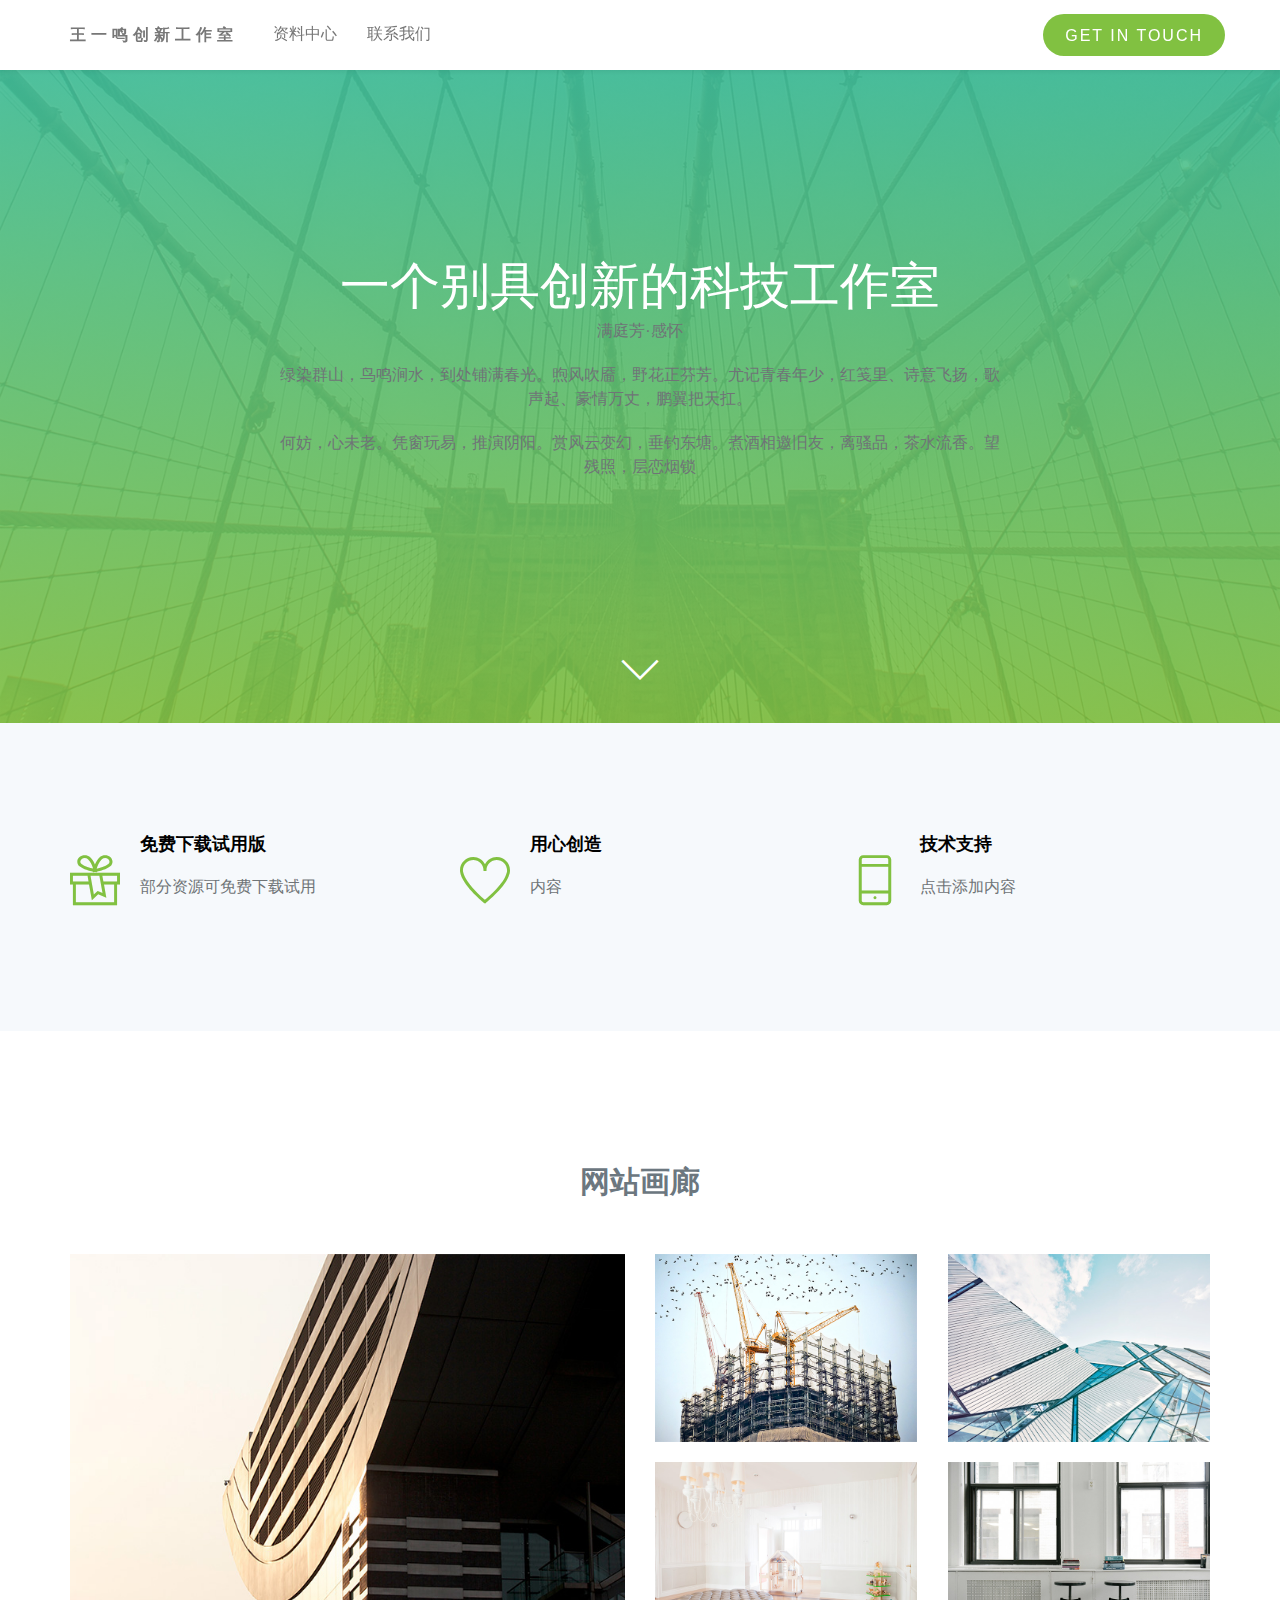
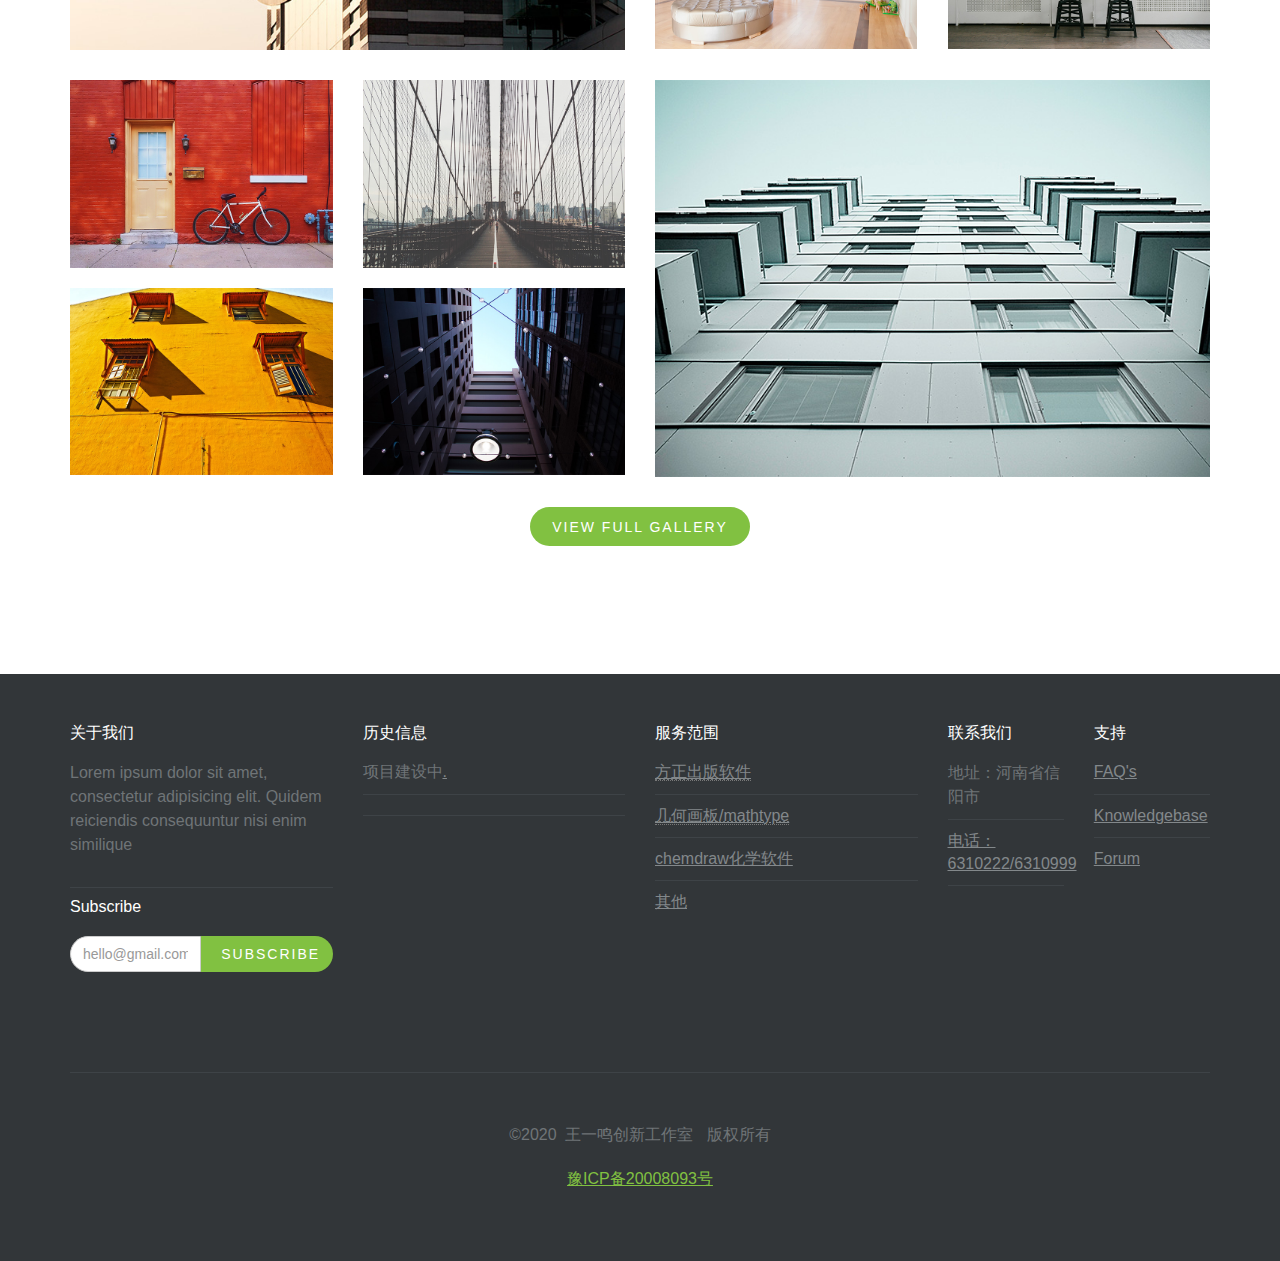
==== commit caa21fa2: "Update index.html" ====
--- a/index.html
+++ b/index.html
@@ -110,8 +110,8 @@
 		<div class="feature-item">
 		  <div class="feature-icon"><i class="icon ti-heart"></i></div>
 		  <div class="feature-text">
-			<h3>为爱打造</h3>
-			<p>满庭芳·感怀 绿染群山，鸟鸣涧水，到处铺满春光。煦风吹靥，野花正芬芳。尤记青春年少，红笺里、诗意飞扬，歌声起、豪情万丈，鹏翼把天扛。何妨，心未老。凭窗玩易，推演阴阳。赏风云变幻，垂钓东塘。煮酒相邀旧友，离骚品，茶水流香。望残照，层恋烟锁</p>
+			<h3>用心创造</h3>
+			<p>内容</p>
 		    </div>
 		</div>
 	  </div>
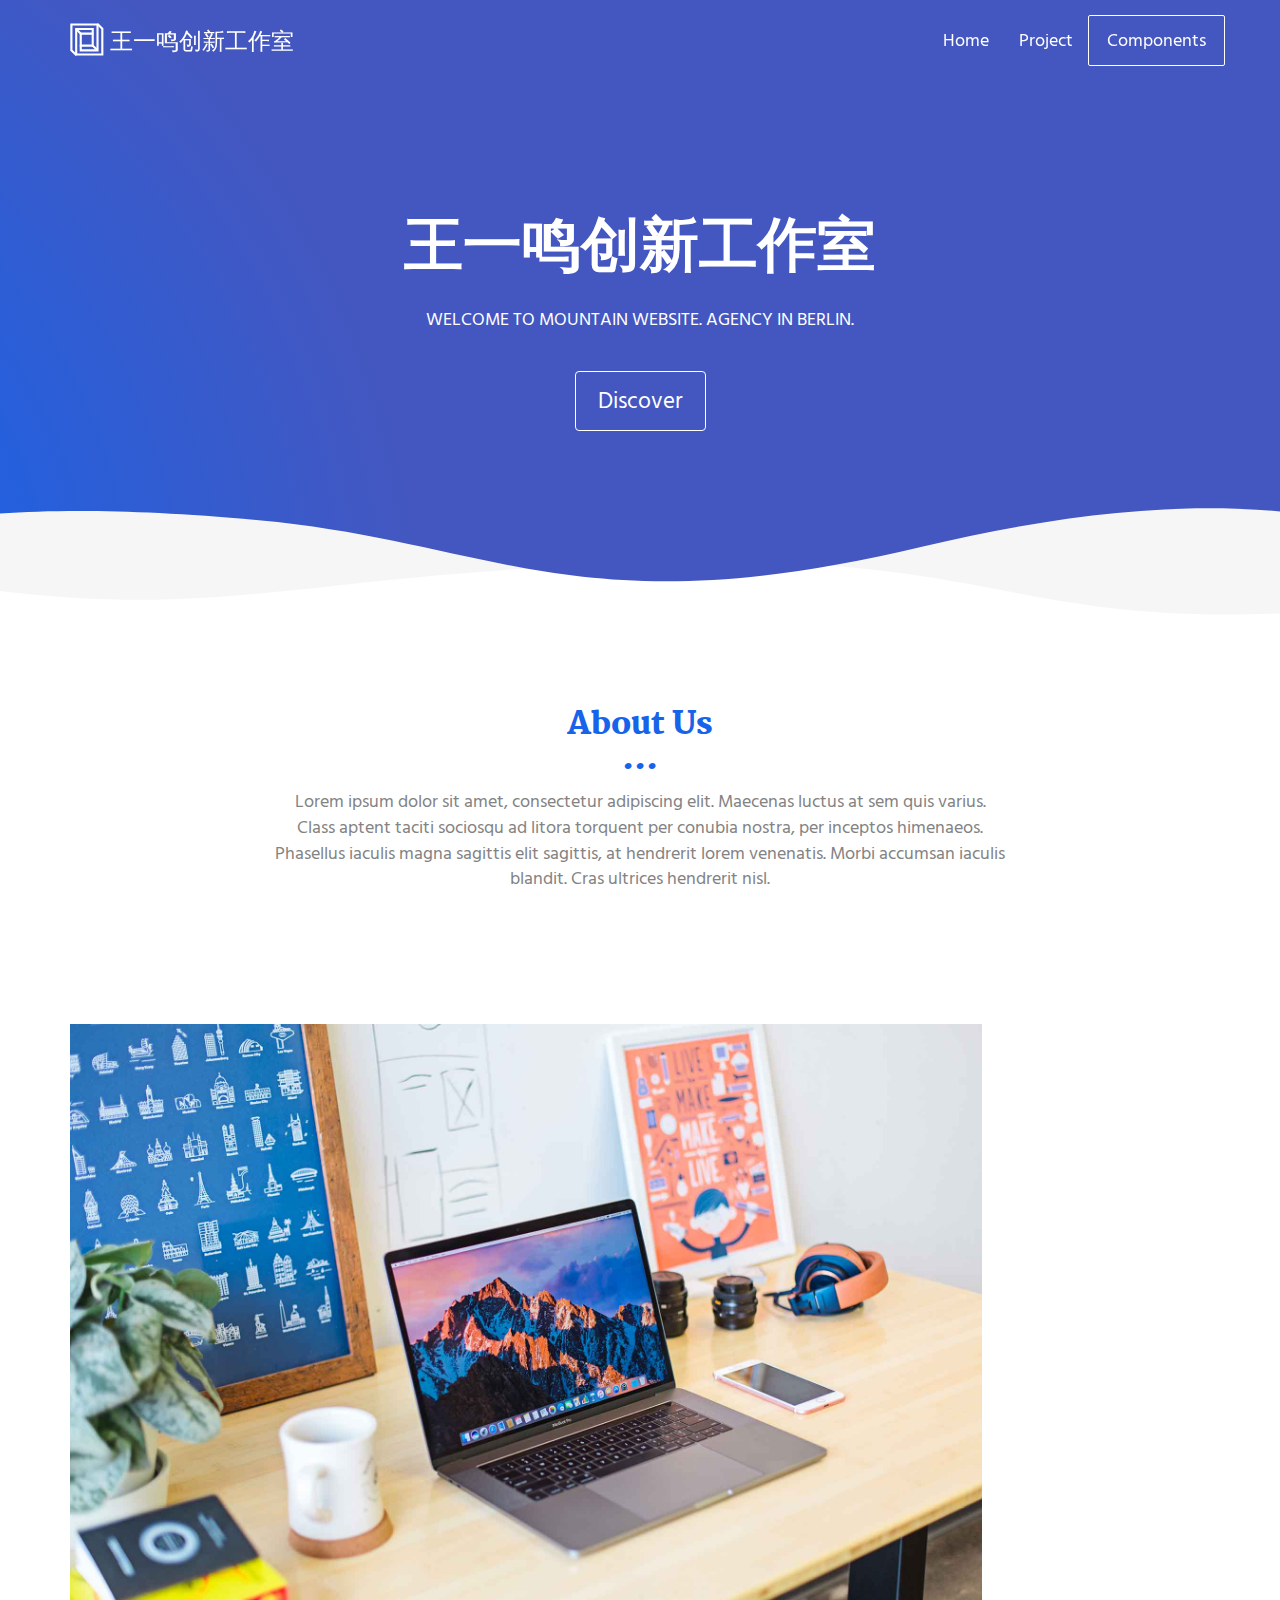
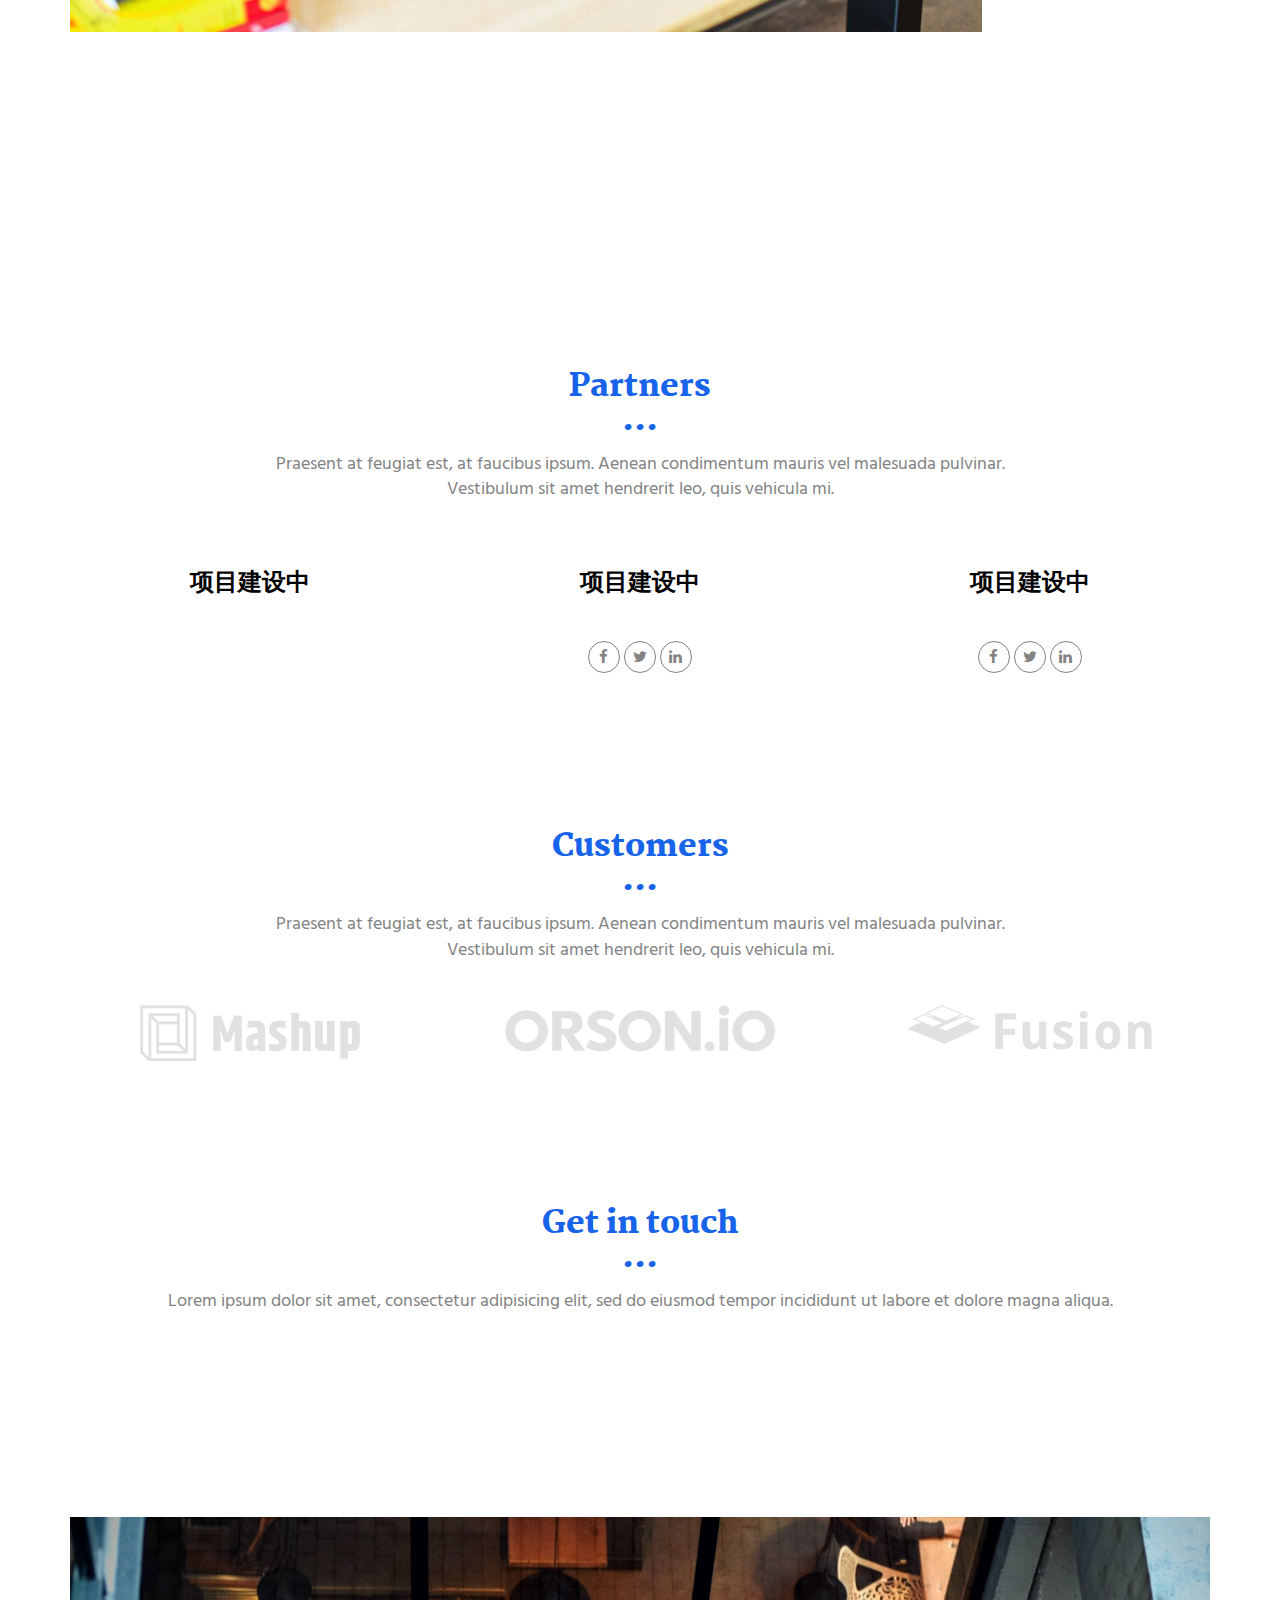
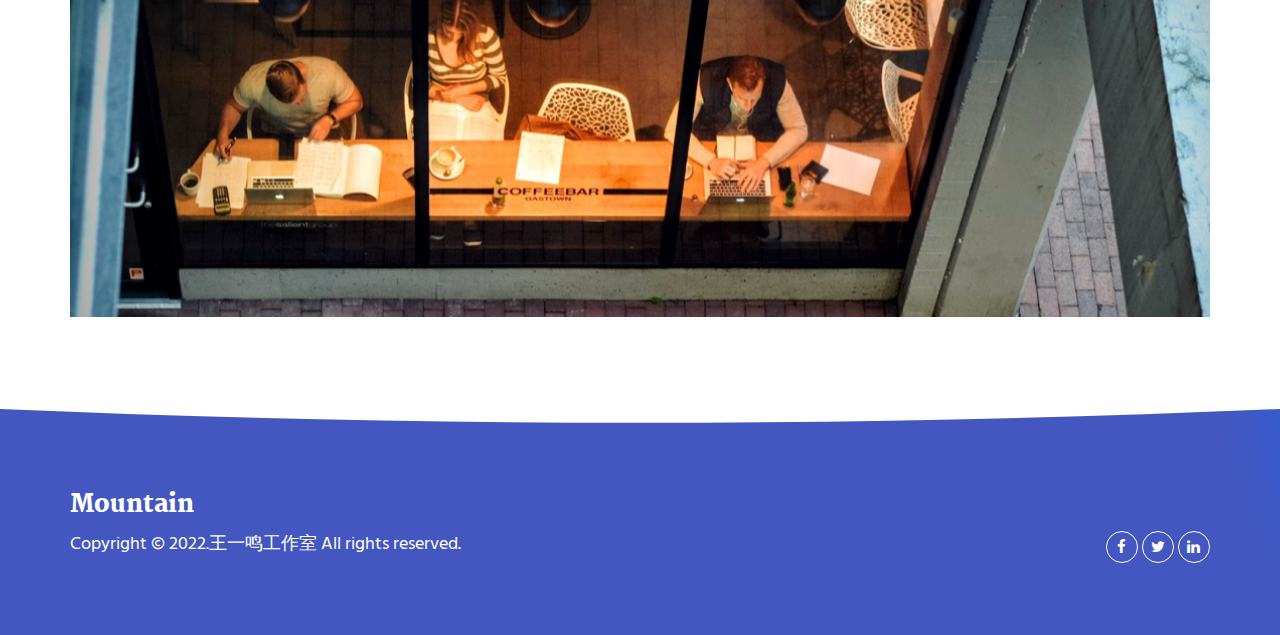
==== commit 230651d5: "Add files via upload" ====
--- a/index.html
+++ b/index.html
@@ -1,381 +1,337 @@
 <!DOCTYPE html>
-<!--[if lt IE 7]>      <html class="no-js lt-ie9 lt-ie8 lt-ie7"> <![endif]-->
-<!--[if IE 7]>         <html class="no-js lt-ie9 lt-ie8"> <![endif]-->
-<!--[if IE 8]>         <html class="no-js lt-ie9"> <![endif]-->
-<!--[if gt IE 8]><!--> <html class="no-js"> <!--<![endif]-->
+<html lang="en">
+
 <head>
-<meta charset="utf-8">
-<meta http-equiv="X-UA-Compatible" content="IE=edge">
-<title>王一鸣创新工作室</title>
-<meta name="viewport" content="width=device-width, initial-scale=1">
-<meta name="description" content="" />
-<meta name="keywords" content="" />
-<meta name="author" content="" />
-
-<!-- Facebook and Twitter integration -->
-<meta property="og:title" content=""/>
-<meta property="og:image" content=""/>
-<meta property="og:url" content=""/>
-<meta property="og:site_name" content=""/>
-<meta property="og:description" content=""/>
-<meta name="twitter:title" content="" />
-<meta name="twitter:image" content="" />
-<meta name="twitter:url" content="" />
-<meta name="twitter:card" content="" />
-
-<!-- Place favicon.ico and apple-touch-icon.png in the root directory -->
-<link rel="shortcut icon" href="favicon.ico">
-
-<!-- Google Webfont -->
-<link href='http://fonts.useso.com/css?family=PT+Mono' rel='stylesheet' type='text/css'>
-<!-- Themify Icons -->
-<link rel="stylesheet" href="css/themify-icons.css">
-<!-- Icomoon Icons -->
-<link rel="stylesheet" href="css/icomoon-icons.css">
-<!-- Bootstrap -->
-<link rel="stylesheet" href="css/bootstrap.css">
-<!-- Owl Carousel -->
-<link rel="stylesheet" href="css/owl.carousel.min.css">
-<link rel="stylesheet" href="css/owl.theme.default.min.css">
-<!-- Magnific Popup -->
-<link rel="stylesheet" href="css/magnific-popup.css">
-<!-- Easy Responsive Tabs -->
-<link rel="stylesheet" href="css/easy-responsive-tabs.css">
-<!-- Theme Style -->
-<link rel="stylesheet" href="css/style.css">
-
-
-<!-- FOR IE9 below -->
-<!--[if lte IE 9]>
-<script src="js/modernizr-2.6.2.min.js"></script>
-<script src="js/respond.min.js"></script>
-<![endif]-->
-
-</head>
-
-<body class="fh5co-outer">
-<header id="fh5co-header" role="banner">
-
-  <nav class="navbar navbar-default navbar-fixed-top" role="navigation">
-	<div class="container">
-	  <div class="navbar-header"> 
-		<!-- Mobile Toggle Menu Button -->
-		<a href="#" class="js-fh5co-nav-toggle fh5co-nav-toggle" data-toggle="collapse" data-target="#fh5co-navbar" aria-expanded="false" aria-controls="navbar"><i></i></a>
-		<a class="navbar-brand" href="index.html">王一鸣创新工作室</a>
-	  </div>
-	  <div id="fh5co-navbar" class="navbar-collapse collapse">
-		<ul class="nav navbar-nav">
-		  <li><a href="inside-page.html">资料中心</a></li>
-		  <li><a href="elements.html">联系我们</a></li>
-		</ul>
-		<ul class="nav navbar-nav navbar-right">
-		  <li><a href="#" class="btn btn-calltoaction btn-primary">Get in touch</a></li>
-		</ul>
-	  </div>
-	</div>
+  <meta charset="UTF-8">
+  <meta content="IE=edge" http-equiv="X-UA-Compatible">
+  <meta content="width=device-width,initial-scale=1" name="viewport">
+  <meta content="description" name="description">
+  <meta name="google" content="notranslate" />
+  <meta content="Mashup templates have been developped by Orson.io team" name="author">
+
+  <!-- Disable tap highlight on IE -->
+  <meta name="msapplication-tap-highlight" content="no">
+  
+  
+  <link rel="apple-touch-icon" sizes="180x180" href="./assets/apple-icon-180x180.png">
+  <link href="./assets/favicon.ico" rel="icon">
+
+  <link href="" rel="stylesheet">
+
+
+  <title>王一鸣创新工作室</title>
+
+<link href="./main.550dcf66.css" rel="stylesheet"></head>
+
+<body> <!-- Add your content of header -->
+<header>
+  <nav class="navbar navbar-default active">
+    <div class="container">
+      <div class="navbar-header">
+        <button type="button" class="navbar-toggle collapsed" data-toggle="collapse" data-target="#navbar-collapse" aria-expanded="false">
+          <span class="sr-only">Toggle navigation</span>
+          <span class="icon-bar"></span>
+          <span class="icon-bar"></span>
+          <span class="icon-bar"></span>
+        </button>
+        <a class="navbar-brand" href="./index.html" title="">
+          <img src="./assets/images/mashup-icon.svg" class="navbar-logo-img" alt="">
+          王一鸣创新工作室
+        </a>
+      </div>
+
+      <div class="collapse navbar-collapse" id="navbar-collapse">
+        <ul class="nav navbar-nav navbar-right">
+          <li><a href="./index.html" title="">Home</a></li>
+          <li><a href="./project.html" title="">Project</a></li>
+          <li>
+            <p>
+              <a href="./components.html" class="btn btn-default navbar-btn" title="">Components</a>
+            </p>
+          </li>
+
+        </ul>
+      </div> 
+    </div>
   </nav>
-
 </header>
 
-<div id="fh5co-hero" style="background-image: url(images/hero_2.jpg)">
-<a href="#fh5co-main" class="smoothscroll animated bounce fh5co-arrow"><i class="ti-angle-down"></i></a>
-<div class="overlay"></div>
-<div class="container">
-  <div class="col-md-8 col-md-offset-2">
-	<div class="text">
-	  <h1> <strong ></strong>一个别具创新的科技工作室<strong></strong></h1>
-	  <p align="center">满庭芳·感怀	  </p>
-	  <p align="center">绿染群山，鸟鸣涧水，到处铺满春光。煦风吹靥，野花正芬芳。尤记青春年少，红笺里、诗意飞扬，歌声起、豪情万丈，鹏翼把天扛。</p>
-	  <p align="center">何妨，心未老。凭窗玩易，推演阴阳。赏风云变幻，垂钓东塘。煮酒相邀旧友，离骚品，茶水流香。望残照，层恋烟锁</p>
-	</div>
-  </div>
-</div>
-</div>
-
-<main role="main" id="fh5co-main">
-<section class="feature">
+<!-- Add your site or app content here -->
+  <div class="hero-full-container background-image-container white-text-container">
+    <div class="container">
+      <div class="row">
+        <div class="col-xs-12">
+          <h1>王一鸣创新工作室</h1>
+          <p>WELCOME TO MOUNTAIN WEBSITE. AGENCY IN BERLIN.</p>
+          <br>
+          <a href="./project.html" class="btn btn-default btn-lg" title="">Discover</a>
+        </div>
+      </div>
+    </div>
+  </div>
+
+  <div class="section-container">
+    <div class="container">
+      <div class="row">
+        <div class="col-xs-12 col-md-8 col-md-offset-2">
+          <div class="text-center">
+            <h2>About Us</h2>
+            <p>Lorem ipsum dolor sit amet, consectetur adipiscing elit. Maecenas luctus at sem quis varius. 
+            <br>
+            Class aptent taciti sociosqu ad litora torquent per conubia nostra, per inceptos himenaeos. Phasellus iaculis magna sagittis elit sagittis, at hendrerit lorem venenatis. Morbi accumsan iaculis blandit. Cras ultrices hendrerit nisl.</p>
+          </div>
+       </div>
+      </div>
+    </div>
+  </div>
+
+  <div class="section-container">
+    <div class="container">
+      <div class="row">      
+          <div class="col-xs-12">
+
+
+            <div id="carousel-example-generic" class="carousel carousel-fade slide" data-ride="carousel">
+                
+                <div class="carousel-inner" role="listbox">
+
+                    <div class="item active">
+                        <img class="img-responsive" src="./assets/images/img-06.jpg" alt="First slide">
+                        <div class="carousel-caption card-shadow reveal">
+                          
+                          <h3>Moon</h3>
+                          <a class="left carousel-control" href="#carousel-example-generic" role="button" data-slide="prev">
+                            <i class="fa fa-chevron-left" aria-hidden="true"></i>
+                            <span class="sr-only">Previous</span>
+                          </a>
+                          <a class="right carousel-control" href="#carousel-example-generic" role="button" data-slide="next">
+                            <i class="fa fa-chevron-right" aria-hidden="true"></i>
+                            <span class="sr-only">Next</span>
+                          </a>
+                          <p>
+                            Sed id tellus in risus pre
+                            tium imperdiet eu lobortis dolor. Sed pellentesque, urna ac viverra lacinia, erat mauris venenatis purus, mollis egestas urna purus ac ex.
+                            Aenean nunc sem, lobortis at elit non, lobortis laoreet nibh. Maecenas at mi ipsum.
+                          </p>
+                          
+                          <p>
+                            Quisque tempor, ligula pharetra luctus elementum, arcu nisl suscipit ante, pharetra commodo dui est et enim. Sed eu vestibulum elit. Donec ut libero non.
+                          </p>
+                          <a href="./project.html" class="btn btn-primary" title="">
+                            Discover
+                          </a>
+                        </div>
+                    </div>
+                    <div class="item">
+                        <img class="img-responsive" src="./assets/images/img-07.jpg" alt="First slide">
+                        <div class="carousel-caption card-shadow reveal">
+
+                          <h3>Lbortis</h3>
+                            <a class="left carousel-control" href="#carousel-example-generic" role="button" data-slide="prev">
+                              <i class="fa fa-chevron-left" aria-hidden="true"></i>
+                              <span class="sr-only">Previous</span>
+                            </a>
+                            <a class="right carousel-control" href="#carousel-example-generic" role="button" data-slide="next">
+                              <i class="fa fa-chevron-right" aria-hidden="true"></i>
+                              <span class="sr-only">Next</span>
+                            </a>
+                          <p>
+                            Pre id tellus in risus pre
+                            tium imperdiet eu lobortis dolor. Sed pellentesque, urna ac viverra lacinia, erat mauris venenatis purus, mollis egestas urna purus ac ex.
+                            Aenean nunc sem, lobortis at elit non, lobortis laoreet nibh. Maecenas at mi ipsum.
+                          </p>
+                          
+                          <p>
+                            Quisque tempor, ligula pharetra luctus elementum, arcu nisl suscipit ante, pharetra commodo dui est et enim. Sed eu vestibulum elit. Donec ut libero non.
+                          </p>
+                          <a href="./project.html" class="btn btn-primary" title="">
+                            Discover
+                          </a>
+                        </div>
+                    </div>
+                </div>
+               
+            </div>
+
+           
+          </div>
+          
+        </div>  
+      
+    </div>
+  </div>
+
+  <div class="section-container">
+    <div class="container text-center">
+      <div class="row section-container-spacer">
+        <div class="col-xs-12 col-md-12">
+          <h2>Partners</h2>
+          <p>Praesent at feugiat est, at faucibus ipsum. Aenean condimentum mauris vel malesuada pulvinar. <br>Vestibulum sit amet hendrerit leo, quis vehicula mi.</p>
+        </div>  
+      </div>
+      <div class="row">
+        <div class="col-xs-12 col-md-4">
+          <h3>项目建设中</h3>
+        </div>
+       
+        <div class="col-xs-12 col-md-4">
+          <h3>项目建设中</h3>
+          <h4>&nbsp;</h4>
+          <p>
+            <a href="#" class="social-round-icon fa-icon" title="">
+              <i class="fa fa-facebook" aria-hidden="true"></i>
+            </a>
+            <a href="#" class="social-round-icon fa-icon" title="">
+              <i class="fa fa-twitter" aria-hidden="true"></i>
+            </a>
+            <a href="#" class="social-round-icon fa-icon" title="">
+              <i class="fa fa-linkedin" aria-hidden="true"></i>
+            </a>
+          </p>
+        </div>
+        <div class="col-xs-12 col-md-4">
+          <h3>项目建设中</h3>
+          <h4>&nbsp;</h4>
+          <p>
+            <a href="#" class="social-round-icon fa-icon" title="">
+              <i class="fa fa-facebook" aria-hidden="true"></i>
+            </a>
+            <a href="#" class="social-round-icon fa-icon" title="">
+              <i class="fa fa-twitter" aria-hidden="true"></i>
+            </a>
+            <a href="#" class="social-round-icon fa-icon" title="">
+              <i class="fa fa-linkedin" aria-hidden="true"></i>
+            </a>
+          </p>
+        </div>
+      </div>
+    </div>
+  </div>
+
+  <div class="section-container">
+    <div class="container text-center">
+      <div class="row section-container-spacer">
+        <div class="col-xs-12 col-md-12">
+          <h2 class="text-center">Customers</h2>
+          <p>Praesent at feugiat est, at faucibus ipsum. Aenean condimentum mauris vel malesuada pulvinar. <br>Vestibulum sit amet hendrerit leo, quis vehicula mi.</p>
+        </div>  
+      </div>
+      <div class="row">
+        <div class="col-xs-12 col-md-4">
+          <img src="./assets/images/logo-01.png" alt="" class="img-responsive reveal-content image-center">
+
+        </div>
+       
+        <div class="col-xs-12 col-md-4">
+          <img src="./assets/images/logo-02.png" alt="" class="img-responsive reveal-content image-center">
+        </div>
+        <div class="col-xs-12 col-md-4">
+          <img src="./assets/images/logo-03.png" alt="" class="img-responsive reveal-content image-center">
+        </div>
+      </div>
+    </div>
+  </div>
+ 
+ 
+  <div class="section-container contact-container">
+    <div class="container">
+      <div class="row">
+        <div class="col-xs-12 col-md-12">
+          <div class="section-container-spacer">
+            <h2 class="text-center">Get in touch</h2>
+            <p class="text-center">Lorem ipsum dolor sit amet, consectetur adipisicing elit, sed do eiusmod
+            tempor incididunt ut labore et dolore magna aliqua.</p>
+          </div>
+          <div class="card-container">
+            <div class="card card-shadow col-xs-10 col-xs-offset-1 col-md-8 col-md-offset-2 reveal">
+              <form action="" class="reveal-content">
+                <div class="row">
+                  <div class="col-md-7">
+                    <div class="form-group">
+                      <input type="email" class="form-control" id="email" placeholder="Email">
+                    </div>
+                    <div class="form-group">
+                      <input type="text" class="form-control" id="subject" placeholder="Subject">
+                    </div>
+                    <div class="form-group">
+                      <textarea class="form-control" rows="3" placeholder="Enter your message"></textarea>
+                    </div>
+                    <button type="submit" class="btn btn-primary">Send message</button>
+                  </div>
+                  <div class="col-md-5">
+                    <ul class="list-unstyled address-container">
+                      <li>
+                        <span class="fa-icon">
+                          <i class="fa fa-phone" aria-hidden="true"></i>
+                        </span>
+                        + 33 9 07 45 12 65
+                      </li>
+                      <li>
+                        <span class="fa-icon">
+                          <i class="fa fa fa-map-o" aria-hidden="true"></i>
+                        </span>
+                        42 rue Moulbert 75016 Paris
+                      </li>
+                    </ul>
+                  </div>
+                </div>
+              </form>
+            </div>
+            <div class="card-image col-xs-12" style="background-image: url('/assets/images/img-01.jpg')">
+            </div>
+          </div>
+        </div>  
+      </div>
+    </div>
+  </div>
+
+<script>
+  document.addEventListener("DOMContentLoaded", function (event) {
+    navbarFixedTopAnimation();
+  });
+</script>
+
+<footer class="footer-container white-text-container">
   <div class="container">
-	
-	<div class="row">
-	  <div class="col-md-4">
-		<div class="feature-item">
-		  <div class="feature-icon"><i class="icon ti-gift"></i></div>
-		  <div class="feature-text">
-			<h3>免费下载试用版</h3>
-			<p>部分资源可免费下载试用</p>
-		  </div>
-		</div>
-	  </div>
-	  <div class="col-md-4">
-		<div class="feature-item">
-		  <div class="feature-icon"><i class="icon ti-heart"></i></div>
-		  <div class="feature-text">
-			<h3>用心创造</h3>
-			<p>内容</p>
-		    </div>
-		</div>
-	  </div>
-	  <div class="col-md-4">
-		<div class="feature-item">
-		  <div class="feature-icon"><i class="icon ti-mobile"></i></div>
-		  <div class="feature-text">
-			<h3>技术支持</h3>
-			<p>点击添加内容</p>
-		  </div>
-		</div>
-	  </div>
-	</div>
-  </div>
-</section>
-<!-- END .feature -->
-<section class="grid-gallery">
-  <div class="container">
-	
-	<div class="row">
-	  <div class="col-md-6 col-md-offset-3">
-		<h2 class="section-heading">网站画廊</h2>
-	  </div>
-	</div>
-
-	<div class="row gallery-row">
-	  
-	  <div class="col-md-6 col-sm-6">
-		<a href="images/img_1.jpg" class="img image-popup">
-		  <div class="overlay"></div>
-		  <div class="text">
-			<h2>Project 1</h2>
-		  </div>
-		  <img src="images/img_1.jpg" alt="Image" class="img-responsive">
-		</a>
-	  </div>
-
-	  <div class="col-md-6 col-sm-6">
-		<div class="row first-row">
-		  <div class="col-md-6 col-sm-6">
-			<a href="images/img_2.jpg" class="img image-popup">
-			  <div class="overlay"></div>
-			  <div class="text">
-				<h2>Project 2</h2>
-			  </div>
-			  <img src="images/img_2.jpg" alt="Image" class="img-responsive">
-			</a>
-		  </div>
-		  <div class="col-md-6 col-sm-6">
-			<a href="images/img_3.jpg" class="img image-popup">
-			  <div class="overlay"></div>
-			  <div class="text">
-				<h2>Project 3</h2>
-			  </div>
-			  <img src="images/img_3.jpg" alt="Image" class="img-responsive">
-			</a>
-		  </div>
-		</div>
-		<div class="row">
-		  <div class="col-md-6 col-sm-6">
-			<a href="images/img_4.jpg" class="img image-popup">
-			  <div class="overlay"></div>
-			  <div class="text">
-				<h2>Project 4</h2>
-			  </div>
-			  <img src="images/img_4.jpg" alt="Image" class="img-responsive">
-			</a>
-		  </div>
-		  <div class="col-md-6 col-sm-6">
-			<a href="images/img_5.jpg" class="img image-popup">
-			  <div class="overlay"></div>
-			  <div class="text">
-				<h2>Project 5</h2>
-			  </div>
-			  <img src="images/img_5.jpg" alt="Image" class="img-responsive">
-			</a>
-		  </div>
-		</div>
-	  </div>
-	</div>
-	
-	<!-- Gallery Row -->
-
-	<div class="row gallery-row">
-	  <div class="col-md-6 col-sm-6">
-		<div class="row first-row">
-		  <div class="col-md-6 col-sm-6">
-			<a href="images/img_6.jpg" class="img image-popup">
-			  <div class="overlay"></div>
-			  <div class="text">
-				<h2>Project 6</h2>
-			  </div>
-			  <img src="images/img_6.jpg" alt="Image" class="img-responsive">
-			</a>
-		  </div>
-		  <div class="col-md-6 col-sm-6">
-			<a href="images/img_7.jpg" class="img image-popup">
-			  <div class="overlay"></div>
-			  <div class="text">
-				<h2>Project 7</h2>
-			  </div>
-			  <img src="images/img_7.jpg" alt="Image" class="img-responsive">
-			</a>
-		  </div>
-		</div>
-		<div class="row">
-		  <div class="col-md-6 col-sm-6">
-			<a href="images/img_8.jpg" class="img image-popup">
-			  <div class="overlay"></div>
-			  <div class="text">
-				<h2>Project 8</h2>
-			  </div>
-			  <img src="images/img_8.jpg" alt="Image" class="img-responsive">
-			</a>
-		  </div>
-		  <div class="col-md-6 col-sm-6">
-			<a href="images/img_9.jpg" class="img image-popup">
-			  <div class="overlay"></div>
-			  <div class="text">
-				<h2>Project 9</h2>
-			  </div>
-			  <img src="images/img_9.jpg" alt="Image" class="img-responsive">
-			</a>
-		  </div>
-		</div>
-	  </div>
-	  <div class="col-md-6 col-sm-6">
-		<a href="images/img_10.jpg" class="img image-popup">
-		  <div class="overlay"></div>
-		  <div class="text">
-			<h2>Project 10</h2>
-		  </div>
-		  <img src="images/img_10.jpg" alt="Image" class="img-responsive">
-		</a>
-	  </div>
-	</div>
-
-	<!-- Gallery Row -->
-
-	<div class="row">
-	  <div class="col-md-12 text-center">
-		<div><a href="#" class="btn btn-primary">View Full Gallery</a></div>
-	  </div>
-	</div>
-	
-   
-	
-  </div>
-</section>
-
-</main>
-
-<footer role="contentinfo" id="fh5co-footer">
-<div class="container">
-  <div class="row">
-	<div class="col-md-3 col-sm-6">
-	  <div class="footer-box border-bottom">
-		<h3 class="footer-heading">关于我们</h3>
-		<p>Lorem ipsum dolor sit amet, consectetur adipisicing elit. Quidem reiciendis consequuntur nisi enim similique </p>
-	  </div>
-	  
-		<h3 class="footer-heading">Subscribe</h3>
-		<form action="#" class="form-subscribe">
-		  <div class="field">
-			<input type="email" class="form-control" placeholder="hello@gmail.com">
-			<button class="btn btn-primary">Subscribe</button>
-		  </div>
-		</form>
-		<div class="fh5co-spacer fh5co-spacer-sm"></div>
-	  
-	</div>
-	<div class="col-md-3 col-sm-6">
-	  
-		<h3 class="footer-heading">历史信息</h3>
-		<ul class="footer-list">
-		  <li>项目建设中<a href="#">.</a></li>
-		  <li></li>
-		  <li></a></li>
-		</ul>
-	  
-	</div>
-
-
-	<div class="visible-sm clearfix"></div>
-
-
-	<div class="col-md-3 col-sm-6">
-	  
-		<h3 class="footer-heading">服务范围</h3>
-		<ul class="footer-list">
-		  <li><a href="#"><abbr title="Hypertext Markup Language 5">方正出版软件</abbr></a></li>
-		  <li><a href="#"><abbr title="Cascading Stylesheets 3">几何画板/mathtype</abbr></a></li>
-		  <li><a href="#">chemdraw化学软件</a></li>
-		  <li><a href="#">其他</a></li>
-		</ul>
-	  
-	</div>
-
-
-	<div class="col-md-3 col-sm-6 clearfix">
-
-	  <div class="row">
-		<div class="col-md-6 col-sm-6">
-		  <div class="footer-box">
-			<h3 class="footer-heading">联系我们</h3>
-			<ul class="footer-list">
-			  地址：河南省信阳市
-			  <li><a href="#"></a></li>
-			  <li><a href="#">电话：6310222/6310999</a></li>
-			  <li><a href="#"> </a></li>
-			  
-			</ul>
-		  </div>
-		</div>
-		<div class="col-md-6 col-sm-6">
-		  <div class="footer-box">
-			<h3 class="footer-heading">支持</h3>
-			<ul class="footer-list">
-			  <li><a href="#">FAQ's</a></li>
-			  <li><a href="#">Knowledgebase</a></li>
-			  <li><a href="#">Forum</a></li>
-			</ul>
-		  </div>
-		</div>
-	  </div>
-	  
-	</div>
-	
-  </div>
-</div>
-<div class="container">
-  <div class="row">
-	<div class="col-md-12">
-	  <div class="copyright">
-		<p align="center">©2020  王一鸣创新工作室   版权所有</p>
-		<p align="center"><a href="http://beian.miit.gov.cn/" target="_blank" title="网站建设">豫ICP备20008093号</a></p>
-		</div>
-	</div>
-  </div>
-</div>
+    <div class="row">
+
+     
+      <div class="col-xs-12">
+        <h3>Mountain</h3>
+
+        <div class="row">
+          <div class="col-xs-12 col-sm-7">
+            <p>Copyright &copy; 2022.王一鸣工作室 All rights reserved.
+            </p>
+          </div>
+          <div class="col-xs-12 col-sm-5">
+            <p class="text-right">
+              <a href="#" class="social-round-icon white-round-icon fa-icon" title="">
+                <i class="fa fa-facebook" aria-hidden="true"></i>
+              </a>
+              <a href="#" class="social-round-icon white-round-icon fa-icon" title="">
+                <i class="fa fa-twitter" aria-hidden="true"></i>
+              </a>
+              <a href="#" class="social-round-icon white-round-icon fa-icon" title="">
+                <i class="fa fa-linkedin" aria-hidden="true"></i>
+              </a>
+            </p>
+          </div>
+        </div>
+        
+        
+      </div>
+    </div>
+  </div>
 </footer>
 
-
-<!-- Go To Top -->
-<a href="#" class="fh5co-gotop"><i class="ti-shift-left"></i></a>
-
-  
-<!-- jQuery -->
-<script src="js/jquery-1.10.2.min.js"></script>
-<!-- jQuery Easing -->
-<script src="js/jquery.easing.1.3.js"></script>
-<!-- Bootstrap -->
-<script src="js/bootstrap.js"></script>
-<!-- Owl carousel -->
-<script src="js/owl.carousel.min.js"></script>
-<!-- Magnific Popup -->
-<script src="js/jquery.magnific-popup.min.js"></script>
-<!-- Easy Responsive Tabs -->
-<script src="js/easyResponsiveTabs.js"></script>
-<!-- FastClick for Mobile/Tablets -->
-<script src="js/fastclick.js"></script>
-
-<!-- Main JS -->
-<script src="js/main.js"></script>
-
-</body>
-</html>
+<script>
+  document.addEventListener("DOMContentLoaded", function (event) {
+    navActivePage();
+    scrollRevelation('.reveal');
+  });
+</script>
+
+<script type="text/javascript" src="./main.0cf8b554.js"></script></body>
+
+</html>--- a/main.550dcf66.css
+++ b/main.550dcf66.css
@@ -0,0 +1,9 @@
+@import url(https://fonts.googleapis.com/css?family=Hind+Siliguri:300,600|Martel:400,900);@import url(https://maxcdn.bootstrapcdn.com/font-awesome/4.7.0/css/font-awesome.min.css);/*!
+ * Bootstrap v3.3.7 (http://getbootstrap.com)
+ * Copyright 2011-2016 Twitter, Inc.
+ * Licensed under MIT (https://github.com/twbs/bootstrap/blob/master/LICENSE)
+ */
+/*! normalize.css v3.0.3 | MIT License | github.com/necolas/normalize.css */html{font-family:sans-serif;-ms-text-size-adjust:100%;-webkit-text-size-adjust:100%}body{margin:0}article,aside,details,figcaption,figure,footer,header,hgroup,main,menu,nav,section,summary{display:block}audio,canvas,progress,video{display:inline-block;vertical-align:baseline}audio:not([controls]){display:none;height:0}[hidden],template{display:none}a{background-color:transparent}a:active,a:hover{outline:0}abbr[title]{border-bottom:1px dotted}b,strong{font-weight:700}dfn{font-style:italic}h1{font-size:2em;margin:.67em 0}mark{background:#ff0;color:#000}small{font-size:80%}sub,sup{font-size:75%;line-height:0;position:relative;vertical-align:baseline}sup{top:-.5em}sub{bottom:-.25em}img{border:0}svg:not(:root){overflow:hidden}figure{margin:1em 40px}hr{box-sizing:content-box;height:0}pre{overflow:auto}code,kbd,pre,samp{font-family:monospace,monospace;font-size:1em}button,input,optgroup,select,textarea{color:inherit;font:inherit;margin:0}button{overflow:visible}button,select{text-transform:none}button,html input[type=button],input[type=reset],input[type=submit]{-webkit-appearance:button;cursor:pointer}button[disabled],html input[disabled]{cursor:default}button::-moz-focus-inner,input::-moz-focus-inner{border:0;padding:0}input{line-height:normal}input[type=checkbox],input[type=radio]{box-sizing:border-box;padding:0}input[type=number]::-webkit-inner-spin-button,input[type=number]::-webkit-outer-spin-button{height:auto}input[type=search]{-webkit-appearance:textfield;box-sizing:content-box}input[type=search]::-webkit-search-cancel-button,input[type=search]::-webkit-search-decoration{-webkit-appearance:none}fieldset{border:1px solid silver;margin:0 2px;padding:.35em .625em .75em}textarea{overflow:auto}optgroup{font-weight:700}table{border-collapse:collapse;border-spacing:0}td,th{padding:0}
+
+/*! Source: https://github.com/h5bp/html5-boilerplate/blob/master/src/css/main.css */@media print{*,:after,:before{background:transparent!important;color:#000!important;box-shadow:none!important;text-shadow:none!important}a,a:visited{text-decoration:underline}a[href]:after{content:" (" attr(href) ")"}abbr[title]:after{content:" (" attr(title) ")"}a[href^="#"]:after,a[href^="javascript:"]:after{content:""}blockquote,pre{border:1px solid #999;page-break-inside:avoid}thead{display:table-header-group}img,tr{page-break-inside:avoid}img{max-width:100%!important}h2,h3,p{orphans:3;widows:3}h2,h3{page-break-after:avoid}.navbar{display:none}.btn>.caret,.dropup>.btn>.caret{border-top-color:#000!important}.label{border:1px solid #000}.table{border-collapse:collapse!important}.table td,.table th{background-color:#fff!important}.table-bordered td,.table-bordered th{border:1px solid #ddd!important}}*,:after,:before{-webkit-box-sizing:border-box;-moz-box-sizing:border-box;box-sizing:border-box}html{font-size:10px;-webkit-tap-highlight-color:transparent}body{font-family:Hind Siliguri,Helvetica,Arial,sans-serif;font-size:18px;line-height:1.42857;color:#838383;background-color:#fff}button,input,select,textarea{font-family:inherit;font-size:inherit;line-height:inherit}a{color:#1763e9;text-decoration:none}a:focus,a:hover{color:#1045a4;text-decoration:underline}a:focus{outline:5px auto -webkit-focus-ring-color;outline-offset:-2px}figure{margin:0}img{vertical-align:middle}.img-responsive{display:block;max-width:100%;height:auto}.img-rounded{border-radius:4px}.img-thumbnail{padding:4px;line-height:1.42857;background-color:#fff;border:1px solid #ddd;border-radius:2px;-webkit-transition:all .2s ease-in-out;-o-transition:all .2s ease-in-out;transition:all .2s ease-in-out;display:inline-block;max-width:100%;height:auto}.img-circle{border-radius:50%}hr{margin-top:25px;margin-bottom:25px;border:0;border-top:1px solid #eee}.sr-only{position:absolute;width:1px;height:1px;margin:-1px;padding:0;overflow:hidden;clip:rect(0,0,0,0);border:0}.sr-only-focusable:active,.sr-only-focusable:focus{position:static;width:auto;height:auto;margin:0;overflow:visible;clip:auto}[role=button]{cursor:pointer}.h1,.h2,.h3,.h4,.h5,.h6,h1,h2,h3,h4,h5,h6{font-family:Martel,Times New Roman,Times,serif;font-weight:900;line-height:1.1;color:#1763e9}.h1 .small,.h1 small,.h2 .small,.h2 small,.h3 .small,.h3 small,.h4 .small,.h4 small,.h5 .small,.h5 small,.h6 .small,.h6 small,h1 .small,h1 small,h2 .small,h2 small,h3 .small,h3 small,h4 .small,h4 small,h5 .small,h5 small,h6 .small,h6 small{font-weight:400;line-height:1;color:#777}.h1,.h2,.h3,h1,h2,h3{margin-top:25px;margin-bottom:12.5px}.h1 .small,.h1 small,.h2 .small,.h2 small,.h3 .small,.h3 small,h1 .small,h1 small,h2 .small,h2 small,h3 .small,h3 small{font-size:65%}.h4,.h5,.h6,h4,h5,h6{margin-top:12.5px;margin-bottom:12.5px}.h4 .small,.h4 small,.h5 .small,.h5 small,.h6 .small,.h6 small,h4 .small,h4 small,h5 .small,h5 small,h6 .small,h6 small{font-size:75%}.h1,h1{font-size:59px}.h2,h2{font-size:31px}.h3,h3{font-size:24px}.h4,.h5,h4,h5{font-size:18px}.h6,h6{font-size:16px}p{margin:0 0 12.5px}.lead{margin-bottom:25px;font-size:20px;font-weight:300;line-height:1.4}@media (min-width:768px){.lead{font-size:27px}}.small,small{font-size:77%}.mark,mark{background-color:#fcf8e3;padding:.2em}.text-left{text-align:left}.text-right{text-align:right}.text-center{text-align:center}.text-justify{text-align:justify}.text-nowrap{white-space:nowrap}.text-lowercase{text-transform:lowercase}.initialism,.text-uppercase{text-transform:uppercase}.text-capitalize{text-transform:capitalize}.text-muted{color:#777}.text-primary{color:#1763e9}a.text-primary:focus,a.text-primary:hover{color:#124fbb}.text-success{color:#fff}a.text-success:focus,a.text-success:hover{color:#e6e6e6}.text-info{color:#31708f}a.text-info:focus,a.text-info:hover{color:#245269}.text-warning{color:#8a6d3b}a.text-warning:focus,a.text-warning:hover{color:#66512c}.text-danger{color:#fff}a.text-danger:focus,a.text-danger:hover{color:#e6e6e6}.bg-primary{color:#fff;background-color:#1763e9}a.bg-primary:focus,a.bg-primary:hover{background-color:#124fbb}.bg-success{background-color:#08005f}a.bg-success:focus,a.bg-success:hover{background-color:#04002c}.bg-info{background-color:#d9edf7}a.bg-info:focus,a.bg-info:hover{background-color:#afd9ee}.bg-warning{background-color:#fcf8e3}a.bg-warning:focus,a.bg-warning:hover{background-color:#f7ecb5}.bg-danger{background-color:#ca044b}a.bg-danger:focus,a.bg-danger:hover{background-color:#980338}.page-header{padding-bottom:11.5px;margin:50px 0 25px;border-bottom:1px solid #eee}ol,ul{margin-top:0;margin-bottom:12.5px}ol ol,ol ul,ul ol,ul ul{margin-bottom:0}.list-inline,.list-unstyled{padding-left:0;list-style:none}.list-inline{margin-left:-5px}.list-inline>li{display:inline-block;padding-left:5px;padding-right:5px}dl{margin-top:0;margin-bottom:25px}dd,dt{line-height:1.42857}dt{font-weight:700}dd{margin-left:0}.dl-horizontal dd:after,.dl-horizontal dd:before{content:" ";display:table}.dl-horizontal dd:after{clear:both}@media (min-width:768px){.dl-horizontal dt{float:left;width:160px;clear:left;text-align:right;overflow:hidden;text-overflow:ellipsis;white-space:nowrap}.dl-horizontal dd{margin-left:180px}}abbr[data-original-title],abbr[title]{cursor:help;border-bottom:1px dotted #777}.initialism{font-size:90%}blockquote{padding:12.5px 25px;margin:0 0 25px;font-size:22.5px;border-left:5px solid #eee}blockquote ol:last-child,blockquote p:last-child,blockquote ul:last-child{margin-bottom:0}blockquote .small,blockquote footer,blockquote small{display:block;font-size:80%;line-height:1.42857;color:#777}blockquote .small:before,blockquote footer:before,blockquote small:before{content:"\2014   \A0"}.blockquote-reverse,blockquote.pull-right{padding-right:15px;padding-left:0;border-right:5px solid #eee;border-left:0;text-align:right}.blockquote-reverse .small:before,.blockquote-reverse footer:before,.blockquote-reverse small:before,blockquote.pull-right .small:before,blockquote.pull-right footer:before,blockquote.pull-right small:before{content:""}.blockquote-reverse .small:after,.blockquote-reverse footer:after,.blockquote-reverse small:after,blockquote.pull-right .small:after,blockquote.pull-right footer:after,blockquote.pull-right small:after{content:"\A0   \2014"}address{margin-bottom:25px;font-style:normal;line-height:1.42857}code,kbd,pre,samp{font-family:Menlo,Monaco,Consolas,Courier New,monospace}code{color:#c7254e;background-color:#f9f2f4}code,kbd{padding:2px 4px;font-size:90%;border-radius:2px}kbd{color:#fff;background-color:#333;box-shadow:inset 0 -1px 0 rgba(0,0,0,.25)}kbd kbd{padding:0;font-size:100%;font-weight:700;box-shadow:none}pre{display:block;padding:12px;margin:0 0 12.5px;font-size:17px;line-height:1.42857;word-break:break-all;word-wrap:break-word;color:#333;background-color:#f5f5f5;border:1px solid #ccc;border-radius:2px}pre code{padding:0;font-size:inherit;color:inherit;white-space:pre-wrap;background-color:transparent;border-radius:0}.pre-scrollable{max-height:340px;overflow-y:scroll}.container{margin-right:auto;margin-left:auto;padding-left:15px;padding-right:15px}.container:after,.container:before{content:" ";display:table}.container:after{clear:both}@media (min-width:768px){.container{width:750px}}@media (min-width:992px){.container{width:970px}}@media (min-width:1200px){.container{width:1170px}}.container-fluid{margin-right:auto;margin-left:auto;padding-left:15px;padding-right:15px}.container-fluid:after,.container-fluid:before{content:" ";display:table}.container-fluid:after{clear:both}.row{margin-left:-15px;margin-right:-15px}.row:after,.row:before{content:" ";display:table}.row:after{clear:both}.col-lg-1,.col-lg-2,.col-lg-3,.col-lg-4,.col-lg-5,.col-lg-6,.col-lg-7,.col-lg-8,.col-lg-9,.col-lg-10,.col-lg-11,.col-lg-12,.col-md-1,.col-md-2,.col-md-3,.col-md-4,.col-md-5,.col-md-6,.col-md-7,.col-md-8,.col-md-9,.col-md-10,.col-md-11,.col-md-12,.col-sm-1,.col-sm-2,.col-sm-3,.col-sm-4,.col-sm-5,.col-sm-6,.col-sm-7,.col-sm-8,.col-sm-9,.col-sm-10,.col-sm-11,.col-sm-12,.col-xs-1,.col-xs-2,.col-xs-3,.col-xs-4,.col-xs-5,.col-xs-6,.col-xs-7,.col-xs-8,.col-xs-9,.col-xs-10,.col-xs-11,.col-xs-12{position:relative;min-height:1px;padding-left:15px;padding-right:15px}.col-xs-1,.col-xs-2,.col-xs-3,.col-xs-4,.col-xs-5,.col-xs-6,.col-xs-7,.col-xs-8,.col-xs-9,.col-xs-10,.col-xs-11,.col-xs-12{float:left}.col-xs-1{width:8.33333%}.col-xs-2{width:16.66667%}.col-xs-3{width:25%}.col-xs-4{width:33.33333%}.col-xs-5{width:41.66667%}.col-xs-6{width:50%}.col-xs-7{width:58.33333%}.col-xs-8{width:66.66667%}.col-xs-9{width:75%}.col-xs-10{width:83.33333%}.col-xs-11{width:91.66667%}.col-xs-12{width:100%}.col-xs-pull-0{right:auto}.col-xs-pull-1{right:8.33333%}.col-xs-pull-2{right:16.66667%}.col-xs-pull-3{right:25%}.col-xs-pull-4{right:33.33333%}.col-xs-pull-5{right:41.66667%}.col-xs-pull-6{right:50%}.col-xs-pull-7{right:58.33333%}.col-xs-pull-8{right:66.66667%}.col-xs-pull-9{right:75%}.col-xs-pull-10{right:83.33333%}.col-xs-pull-11{right:91.66667%}.col-xs-pull-12{right:100%}.col-xs-push-0{left:auto}.col-xs-push-1{left:8.33333%}.col-xs-push-2{left:16.66667%}.col-xs-push-3{left:25%}.col-xs-push-4{left:33.33333%}.col-xs-push-5{left:41.66667%}.col-xs-push-6{left:50%}.col-xs-push-7{left:58.33333%}.col-xs-push-8{left:66.66667%}.col-xs-push-9{left:75%}.col-xs-push-10{left:83.33333%}.col-xs-push-11{left:91.66667%}.col-xs-push-12{left:100%}.col-xs-offset-0{margin-left:0}.col-xs-offset-1{margin-left:8.33333%}.col-xs-offset-2{margin-left:16.66667%}.col-xs-offset-3{margin-left:25%}.col-xs-offset-4{margin-left:33.33333%}.col-xs-offset-5{margin-left:41.66667%}.col-xs-offset-6{margin-left:50%}.col-xs-offset-7{margin-left:58.33333%}.col-xs-offset-8{margin-left:66.66667%}.col-xs-offset-9{margin-left:75%}.col-xs-offset-10{margin-left:83.33333%}.col-xs-offset-11{margin-left:91.66667%}.col-xs-offset-12{margin-left:100%}@media (min-width:768px){.col-sm-1,.col-sm-2,.col-sm-3,.col-sm-4,.col-sm-5,.col-sm-6,.col-sm-7,.col-sm-8,.col-sm-9,.col-sm-10,.col-sm-11,.col-sm-12{float:left}.col-sm-1{width:8.33333%}.col-sm-2{width:16.66667%}.col-sm-3{width:25%}.col-sm-4{width:33.33333%}.col-sm-5{width:41.66667%}.col-sm-6{width:50%}.col-sm-7{width:58.33333%}.col-sm-8{width:66.66667%}.col-sm-9{width:75%}.col-sm-10{width:83.33333%}.col-sm-11{width:91.66667%}.col-sm-12{width:100%}.col-sm-pull-0{right:auto}.col-sm-pull-1{right:8.33333%}.col-sm-pull-2{right:16.66667%}.col-sm-pull-3{right:25%}.col-sm-pull-4{right:33.33333%}.col-sm-pull-5{right:41.66667%}.col-sm-pull-6{right:50%}.col-sm-pull-7{right:58.33333%}.col-sm-pull-8{right:66.66667%}.col-sm-pull-9{right:75%}.col-sm-pull-10{right:83.33333%}.col-sm-pull-11{right:91.66667%}.col-sm-pull-12{right:100%}.col-sm-push-0{left:auto}.col-sm-push-1{left:8.33333%}.col-sm-push-2{left:16.66667%}.col-sm-push-3{left:25%}.col-sm-push-4{left:33.33333%}.col-sm-push-5{left:41.66667%}.col-sm-push-6{left:50%}.col-sm-push-7{left:58.33333%}.col-sm-push-8{left:66.66667%}.col-sm-push-9{left:75%}.col-sm-push-10{left:83.33333%}.col-sm-push-11{left:91.66667%}.col-sm-push-12{left:100%}.col-sm-offset-0{margin-left:0}.col-sm-offset-1{margin-left:8.33333%}.col-sm-offset-2{margin-left:16.66667%}.col-sm-offset-3{margin-left:25%}.col-sm-offset-4{margin-left:33.33333%}.col-sm-offset-5{margin-left:41.66667%}.col-sm-offset-6{margin-left:50%}.col-sm-offset-7{margin-left:58.33333%}.col-sm-offset-8{margin-left:66.66667%}.col-sm-offset-9{margin-left:75%}.col-sm-offset-10{margin-left:83.33333%}.col-sm-offset-11{margin-left:91.66667%}.col-sm-offset-12{margin-left:100%}}@media (min-width:992px){.col-md-1,.col-md-2,.col-md-3,.col-md-4,.col-md-5,.col-md-6,.col-md-7,.col-md-8,.col-md-9,.col-md-10,.col-md-11,.col-md-12{float:left}.col-md-1{width:8.33333%}.col-md-2{width:16.66667%}.col-md-3{width:25%}.col-md-4{width:33.33333%}.col-md-5{width:41.66667%}.col-md-6{width:50%}.col-md-7{width:58.33333%}.col-md-8{width:66.66667%}.col-md-9{width:75%}.col-md-10{width:83.33333%}.col-md-11{width:91.66667%}.col-md-12{width:100%}.col-md-pull-0{right:auto}.col-md-pull-1{right:8.33333%}.col-md-pull-2{right:16.66667%}.col-md-pull-3{right:25%}.col-md-pull-4{right:33.33333%}.col-md-pull-5{right:41.66667%}.col-md-pull-6{right:50%}.col-md-pull-7{right:58.33333%}.col-md-pull-8{right:66.66667%}.col-md-pull-9{right:75%}.col-md-pull-10{right:83.33333%}.col-md-pull-11{right:91.66667%}.col-md-pull-12{right:100%}.col-md-push-0{left:auto}.col-md-push-1{left:8.33333%}.col-md-push-2{left:16.66667%}.col-md-push-3{left:25%}.col-md-push-4{left:33.33333%}.col-md-push-5{left:41.66667%}.col-md-push-6{left:50%}.col-md-push-7{left:58.33333%}.col-md-push-8{left:66.66667%}.col-md-push-9{left:75%}.col-md-push-10{left:83.33333%}.col-md-push-11{left:91.66667%}.col-md-push-12{left:100%}.col-md-offset-0{margin-left:0}.col-md-offset-1{margin-left:8.33333%}.col-md-offset-2{margin-left:16.66667%}.col-md-offset-3{margin-left:25%}.col-md-offset-4{margin-left:33.33333%}.col-md-offset-5{margin-left:41.66667%}.col-md-offset-6{margin-left:50%}.col-md-offset-7{margin-left:58.33333%}.col-md-offset-8{margin-left:66.66667%}.col-md-offset-9{margin-left:75%}.col-md-offset-10{margin-left:83.33333%}.col-md-offset-11{margin-left:91.66667%}.col-md-offset-12{margin-left:100%}}@media (min-width:1200px){.col-lg-1,.col-lg-2,.col-lg-3,.col-lg-4,.col-lg-5,.col-lg-6,.col-lg-7,.col-lg-8,.col-lg-9,.col-lg-10,.col-lg-11,.col-lg-12{float:left}.col-lg-1{width:8.33333%}.col-lg-2{width:16.66667%}.col-lg-3{width:25%}.col-lg-4{width:33.33333%}.col-lg-5{width:41.66667%}.col-lg-6{width:50%}.col-lg-7{width:58.33333%}.col-lg-8{width:66.66667%}.col-lg-9{width:75%}.col-lg-10{width:83.33333%}.col-lg-11{width:91.66667%}.col-lg-12{width:100%}.col-lg-pull-0{right:auto}.col-lg-pull-1{right:8.33333%}.col-lg-pull-2{right:16.66667%}.col-lg-pull-3{right:25%}.col-lg-pull-4{right:33.33333%}.col-lg-pull-5{right:41.66667%}.col-lg-pull-6{right:50%}.col-lg-pull-7{right:58.33333%}.col-lg-pull-8{right:66.66667%}.col-lg-pull-9{right:75%}.col-lg-pull-10{right:83.33333%}.col-lg-pull-11{right:91.66667%}.col-lg-pull-12{right:100%}.col-lg-push-0{left:auto}.col-lg-push-1{left:8.33333%}.col-lg-push-2{left:16.66667%}.col-lg-push-3{left:25%}.col-lg-push-4{left:33.33333%}.col-lg-push-5{left:41.66667%}.col-lg-push-6{left:50%}.col-lg-push-7{left:58.33333%}.col-lg-push-8{left:66.66667%}.col-lg-push-9{left:75%}.col-lg-push-10{left:83.33333%}.col-lg-push-11{left:91.66667%}.col-lg-push-12{left:100%}.col-lg-offset-0{margin-left:0}.col-lg-offset-1{margin-left:8.33333%}.col-lg-offset-2{margin-left:16.66667%}.col-lg-offset-3{margin-left:25%}.col-lg-offset-4{margin-left:33.33333%}.col-lg-offset-5{margin-left:41.66667%}.col-lg-offset-6{margin-left:50%}.col-lg-offset-7{margin-left:58.33333%}.col-lg-offset-8{margin-left:66.66667%}.col-lg-offset-9{margin-left:75%}.col-lg-offset-10{margin-left:83.33333%}.col-lg-offset-11{margin-left:91.66667%}.col-lg-offset-12{margin-left:100%}}table{background-color:transparent}caption{padding-top:8px;padding-bottom:8px;color:#777}caption,th{text-align:left}.table{width:100%;max-width:100%;margin-bottom:25px}.table>tbody>tr>td,.table>tbody>tr>th,.table>tfoot>tr>td,.table>tfoot>tr>th,.table>thead>tr>td,.table>thead>tr>th{padding:8px;line-height:1.42857;vertical-align:top;border-top:1px solid #ddd}.table>thead>tr>th{vertical-align:bottom;border-bottom:2px solid #ddd}.table>caption+thead>tr:first-child>td,.table>caption+thead>tr:first-child>th,.table>colgroup+thead>tr:first-child>td,.table>colgroup+thead>tr:first-child>th,.table>thead:first-child>tr:first-child>td,.table>thead:first-child>tr:first-child>th{border-top:0}.table>tbody+tbody{border-top:2px solid #ddd}.table .table{background-color:#fff}.table-condensed>tbody>tr>td,.table-condensed>tbody>tr>th,.table-condensed>tfoot>tr>td,.table-condensed>tfoot>tr>th,.table-condensed>thead>tr>td,.table-condensed>thead>tr>th{padding:5px}.table-bordered,.table-bordered>tbody>tr>td,.table-bordered>tbody>tr>th,.table-bordered>tfoot>tr>td,.table-bordered>tfoot>tr>th,.table-bordered>thead>tr>td,.table-bordered>thead>tr>th{border:1px solid #ddd}.table-bordered>thead>tr>td,.table-bordered>thead>tr>th{border-bottom-width:2px}.table-striped>tbody>tr:nth-of-type(odd){background-color:#f9f9f9}.table-hover>tbody>tr:hover{background-color:#f5f5f5}table col[class*=col-]{position:static;float:none;display:table-column}table td[class*=col-],table th[class*=col-]{position:static;float:none;display:table-cell}.table>tbody>tr.active>td,.table>tbody>tr.active>th,.table>tbody>tr>td.active,.table>tbody>tr>th.active,.table>tfoot>tr.active>td,.table>tfoot>tr.active>th,.table>tfoot>tr>td.active,.table>tfoot>tr>th.active,.table>thead>tr.active>td,.table>thead>tr.active>th,.table>thead>tr>td.active,.table>thead>tr>th.active{background-color:#f5f5f5}.table-hover>tbody>tr.active:hover>td,.table-hover>tbody>tr.active:hover>th,.table-hover>tbody>tr:hover>.active,.table-hover>tbody>tr>td.active:hover,.table-hover>tbody>tr>th.active:hover{background-color:#e8e8e8}.table>tbody>tr.success>td,.table>tbody>tr.success>th,.table>tbody>tr>td.success,.table>tbody>tr>th.success,.table>tfoot>tr.success>td,.table>tfoot>tr.success>th,.table>tfoot>tr>td.success,.table>tfoot>tr>th.success,.table>thead>tr.success>td,.table>thead>tr.success>th,.table>thead>tr>td.success,.table>thead>tr>th.success{background-color:#08005f}.table-hover>tbody>tr.success:hover>td,.table-hover>tbody>tr.success:hover>th,.table-hover>tbody>tr:hover>.success,.table-hover>tbody>tr>td.success:hover,.table-hover>tbody>tr>th.success:hover{background-color:#060046}.table>tbody>tr.info>td,.table>tbody>tr.info>th,.table>tbody>tr>td.info,.table>tbody>tr>th.info,.table>tfoot>tr.info>td,.table>tfoot>tr.info>th,.table>tfoot>tr>td.info,.table>tfoot>tr>th.info,.table>thead>tr.info>td,.table>thead>tr.info>th,.table>thead>tr>td.info,.table>thead>tr>th.info{background-color:#d9edf7}.table-hover>tbody>tr.info:hover>td,.table-hover>tbody>tr.info:hover>th,.table-hover>tbody>tr:hover>.info,.table-hover>tbody>tr>td.info:hover,.table-hover>tbody>tr>th.info:hover{background-color:#c4e3f3}.table>tbody>tr.warning>td,.table>tbody>tr.warning>th,.table>tbody>tr>td.warning,.table>tbody>tr>th.warning,.table>tfoot>tr.warning>td,.table>tfoot>tr.warning>th,.table>tfoot>tr>td.warning,.table>tfoot>tr>th.warning,.table>thead>tr.warning>td,.table>thead>tr.warning>th,.table>thead>tr>td.warning,.table>thead>tr>th.warning{background-color:#fcf8e3}.table-hover>tbody>tr.warning:hover>td,.table-hover>tbody>tr.warning:hover>th,.table-hover>tbody>tr:hover>.warning,.table-hover>tbody>tr>td.warning:hover,.table-hover>tbody>tr>th.warning:hover{background-color:#faf2cc}.table>tbody>tr.danger>td,.table>tbody>tr.danger>th,.table>tbody>tr>td.danger,.table>tbody>tr>th.danger,.table>tfoot>tr.danger>td,.table>tfoot>tr.danger>th,.table>tfoot>tr>td.danger,.table>tfoot>tr>th.danger,.table>thead>tr.danger>td,.table>thead>tr.danger>th,.table>thead>tr>td.danger,.table>thead>tr>th.danger{background-color:#ca044b}.table-hover>tbody>tr.danger:hover>td,.table-hover>tbody>tr.danger:hover>th,.table-hover>tbody>tr:hover>.danger,.table-hover>tbody>tr>td.danger:hover,.table-hover>tbody>tr>th.danger:hover{background-color:#b10442}.table-responsive{overflow-x:auto;min-height:.01%}@media screen and (max-width:767px){.table-responsive{width:100%;margin-bottom:18.75px;overflow-y:hidden;-ms-overflow-style:-ms-autohiding-scrollbar;border:1px solid #ddd}.table-responsive>.table{margin-bottom:0}.table-responsive>.table>tbody>tr>td,.table-responsive>.table>tbody>tr>th,.table-responsive>.table>tfoot>tr>td,.table-responsive>.table>tfoot>tr>th,.table-responsive>.table>thead>tr>td,.table-responsive>.table>thead>tr>th{white-space:nowrap}.table-responsive>.table-bordered{border:0}.table-responsive>.table-bordered>tbody>tr>td:first-child,.table-responsive>.table-bordered>tbody>tr>th:first-child,.table-responsive>.table-bordered>tfoot>tr>td:first-child,.table-responsive>.table-bordered>tfoot>tr>th:first-child,.table-responsive>.table-bordered>thead>tr>td:first-child,.table-responsive>.table-bordered>thead>tr>th:first-child{border-left:0}.table-responsive>.table-bordered>tbody>tr>td:last-child,.table-responsive>.table-bordered>tbody>tr>th:last-child,.table-responsive>.table-bordered>tfoot>tr>td:last-child,.table-responsive>.table-bordered>tfoot>tr>th:last-child,.table-responsive>.table-bordered>thead>tr>td:last-child,.table-responsive>.table-bordered>thead>tr>th:last-child{border-right:0}.table-responsive>.table-bordered>tbody>tr:last-child>td,.table-responsive>.table-bordered>tbody>tr:last-child>th,.table-responsive>.table-bordered>tfoot>tr:last-child>td,.table-responsive>.table-bordered>tfoot>tr:last-child>th{border-bottom:0}}fieldset{margin:0;min-width:0}fieldset,legend{padding:0;border:0}legend{display:block;width:100%;margin-bottom:25px;font-size:27px;line-height:inherit;color:#333;border-bottom:1px solid #e5e5e5}label{display:inline-block;max-width:100%;margin-bottom:5px;font-weight:700}input[type=search]{-webkit-box-sizing:border-box;-moz-box-sizing:border-box;box-sizing:border-box}input[type=checkbox],input[type=radio]{margin:4px 0 0;margin-top:1px\9;line-height:normal}input[type=file]{display:block}input[type=range]{display:block;width:100%}select[multiple],select[size]{height:auto}input[type=checkbox]:focus,input[type=file]:focus,input[type=radio]:focus{outline:5px auto -webkit-focus-ring-color;outline-offset:-2px}output{padding-top:13px}.form-control,output{display:block;font-size:18px;line-height:1.42857;color:#555}.form-control{width:100%;height:51px;padding:12px 18px;background-color:#fff;background-image:none;border:1px solid #ddd;border-radius:2px;-webkit-box-shadow:inset 0 1px 1px rgba(0,0,0,.075);box-shadow:inset 0 1px 1px rgba(0,0,0,.075);-webkit-transition:border-color .15s ease-in-out,box-shadow .15s ease-in-out;-o-transition:border-color ease-in-out .15s,box-shadow ease-in-out .15s;transition:border-color .15s ease-in-out,box-shadow .15s ease-in-out}.form-control:focus{border-color:#66afe9;-webkit-box-shadow:inset 0 1px 1px rgba(0,0,0,.075),0 0 8px rgba(102,175,233,.6);box-shadow:inset 0 1px 1px rgba(0,0,0,.075),0 0 8px rgba(102,175,233,.6)}.form-control::-moz-placeholder{color:#999;opacity:1}.form-control:-ms-input-placeholder{color:#999}.form-control::-webkit-input-placeholder{color:#999}.form-control::-ms-expand{border:0;background-color:transparent}.form-control[disabled],.form-control[readonly],fieldset[disabled] .form-control{background-color:#eee;opacity:1}.form-control[disabled],fieldset[disabled] .form-control{cursor:not-allowed}textarea.form-control{height:auto}input[type=search]{-webkit-appearance:none}@media screen and (-webkit-min-device-pixel-ratio:0){input[type=date].form-control,input[type=datetime-local].form-control,input[type=month].form-control,input[type=time].form-control{line-height:51px}.input-group-sm>.input-group-btn>input[type=date].btn,.input-group-sm>.input-group-btn>input[type=datetime-local].btn,.input-group-sm>.input-group-btn>input[type=month].btn,.input-group-sm>.input-group-btn>input[type=time].btn,.input-group-sm>input[type=date].form-control,.input-group-sm>input[type=date].input-group-addon,.input-group-sm>input[type=datetime-local].form-control,.input-group-sm>input[type=datetime-local].input-group-addon,.input-group-sm>input[type=month].form-control,.input-group-sm>input[type=month].input-group-addon,.input-group-sm>input[type=time].form-control,.input-group-sm>input[type=time].input-group-addon,.input-group-sm input[type=date],.input-group-sm input[type=datetime-local],.input-group-sm input[type=month],.input-group-sm input[type=time],input[type=date].input-sm,input[type=datetime-local].input-sm,input[type=month].input-sm,input[type=time].input-sm{line-height:37px}.input-group-lg>.input-group-btn>input[type=date].btn,.input-group-lg>.input-group-btn>input[type=datetime-local].btn,.input-group-lg>.input-group-btn>input[type=month].btn,.input-group-lg>.input-group-btn>input[type=time].btn,.input-group-lg>input[type=date].form-control,.input-group-lg>input[type=date].input-group-addon,.input-group-lg>input[type=datetime-local].form-control,.input-group-lg>input[type=datetime-local].input-group-addon,.input-group-lg>input[type=month].form-control,.input-group-lg>input[type=month].input-group-addon,.input-group-lg>input[type=time].form-control,.input-group-lg>input[type=time].input-group-addon,.input-group-lg input[type=date],.input-group-lg input[type=datetime-local],.input-group-lg input[type=month],.input-group-lg input[type=time],input[type=date].input-lg,input[type=datetime-local].input-lg,input[type=month].input-lg,input[type=time].input-lg{line-height:61px}}.form-group{margin-bottom:15px}.checkbox,.radio{position:relative;display:block;margin-top:10px;margin-bottom:10px}.checkbox label,.radio label{min-height:25px;padding-left:20px;margin-bottom:0;font-weight:400;cursor:pointer}.checkbox-inline input[type=checkbox],.checkbox input[type=checkbox],.radio-inline input[type=radio],.radio input[type=radio]{position:absolute;margin-left:-20px;margin-top:4px\9}.checkbox+.checkbox,.radio+.radio{margin-top:-5px}.checkbox-inline,.radio-inline{position:relative;display:inline-block;padding-left:20px;margin-bottom:0;vertical-align:middle;font-weight:400;cursor:pointer}.checkbox-inline+.checkbox-inline,.radio-inline+.radio-inline{margin-top:0;margin-left:10px}.checkbox-inline.disabled,.checkbox.disabled label,.radio-inline.disabled,.radio.disabled label,fieldset[disabled] .checkbox-inline,fieldset[disabled] .checkbox label,fieldset[disabled] .radio-inline,fieldset[disabled] .radio label,fieldset[disabled] input[type=checkbox],fieldset[disabled] input[type=radio],input[type=checkbox].disabled,input[type=checkbox][disabled],input[type=radio].disabled,input[type=radio][disabled]{cursor:not-allowed}.form-control-static{padding-top:13px;padding-bottom:13px;margin-bottom:0;min-height:43px}.form-control-static.input-lg,.form-control-static.input-sm,.input-group-lg>.form-control-static.form-control,.input-group-lg>.form-control-static.input-group-addon,.input-group-lg>.input-group-btn>.form-control-static.btn,.input-group-sm>.form-control-static.form-control,.input-group-sm>.form-control-static.input-group-addon,.input-group-sm>.input-group-btn>.form-control-static.btn{padding-left:0;padding-right:0}.input-group-sm>.form-control,.input-group-sm>.input-group-addon,.input-group-sm>.input-group-btn>.btn,.input-sm{height:37px;padding:7px 10px;font-size:14px;line-height:1.5;border-radius:2px}.input-group-sm>.input-group-btn>select.btn,.input-group-sm>select.form-control,.input-group-sm>select.input-group-addon,select.input-sm{height:37px;line-height:37px}.input-group-sm>.input-group-btn>select[multiple].btn,.input-group-sm>.input-group-btn>textarea.btn,.input-group-sm>select[multiple].form-control,.input-group-sm>select[multiple].input-group-addon,.input-group-sm>textarea.form-control,.input-group-sm>textarea.input-group-addon,select[multiple].input-sm,textarea.input-sm{height:auto}.form-group-sm .form-control{height:37px;padding:7px 10px;font-size:14px;line-height:1.5;border-radius:2px}.form-group-sm select.form-control{height:37px;line-height:37px}.form-group-sm select[multiple].form-control,.form-group-sm textarea.form-control{height:auto}.form-group-sm .form-control-static{height:37px;min-height:39px;padding:8px 10px;font-size:14px;line-height:1.5}.input-group-lg>.form-control,.input-group-lg>.input-group-addon,.input-group-lg>.input-group-btn>.btn,.input-lg{height:61px;padding:14px 22px;font-size:23px;line-height:1.33333;border-radius:4px}.input-group-lg>.input-group-btn>select.btn,.input-group-lg>select.form-control,.input-group-lg>select.input-group-addon,select.input-lg{height:61px;line-height:61px}.input-group-lg>.input-group-btn>select[multiple].btn,.input-group-lg>.input-group-btn>textarea.btn,.input-group-lg>select[multiple].form-control,.input-group-lg>select[multiple].input-group-addon,.input-group-lg>textarea.form-control,.input-group-lg>textarea.input-group-addon,select[multiple].input-lg,textarea.input-lg{height:auto}.form-group-lg .form-control{height:61px;padding:14px 22px;font-size:23px;line-height:1.33333;border-radius:4px}.form-group-lg select.form-control{height:61px;line-height:61px}.form-group-lg select[multiple].form-control,.form-group-lg textarea.form-control{height:auto}.form-group-lg .form-control-static{height:61px;min-height:48px;padding:15px 22px;font-size:23px;line-height:1.33333}.has-feedback{position:relative}.has-feedback .form-control{padding-right:63.75px}.form-control-feedback{position:absolute;top:0;right:0;z-index:2;display:block;width:51px;height:51px;line-height:51px;text-align:center;pointer-events:none}.form-group-lg .form-control+.form-control-feedback,.input-group-lg+.form-control-feedback,.input-group-lg>.form-control+.form-control-feedback,.input-group-lg>.input-group-addon+.form-control-feedback,.input-group-lg>.input-group-btn>.btn+.form-control-feedback,.input-lg+.form-control-feedback{width:61px;height:61px;line-height:61px}.form-group-sm .form-control+.form-control-feedback,.input-group-sm+.form-control-feedback,.input-group-sm>.form-control+.form-control-feedback,.input-group-sm>.input-group-addon+.form-control-feedback,.input-group-sm>.input-group-btn>.btn+.form-control-feedback,.input-sm+.form-control-feedback{width:37px;height:37px;line-height:37px}.has-success .checkbox,.has-success .checkbox-inline,.has-success.checkbox-inline label,.has-success.checkbox label,.has-success .control-label,.has-success .help-block,.has-success .radio,.has-success .radio-inline,.has-success.radio-inline label,.has-success.radio label{color:#fff}.has-success .form-control{border-color:#fff;-webkit-box-shadow:inset 0 1px 1px rgba(0,0,0,.075);box-shadow:inset 0 1px 1px rgba(0,0,0,.075)}.has-success .form-control:focus{border-color:#e6e6e6;-webkit-box-shadow:inset 0 1px 1px rgba(0,0,0,.075),0 0 6px #fff;box-shadow:inset 0 1px 1px rgba(0,0,0,.075),0 0 6px #fff}.has-success .input-group-addon{color:#fff;border-color:#fff;background-color:#08005f}.has-success .form-control-feedback{color:#fff}.has-warning .checkbox,.has-warning .checkbox-inline,.has-warning.checkbox-inline label,.has-warning.checkbox label,.has-warning .control-label,.has-warning .help-block,.has-warning .radio,.has-warning .radio-inline,.has-warning.radio-inline label,.has-warning.radio label{color:#8a6d3b}.has-warning .form-control{border-color:#8a6d3b;-webkit-box-shadow:inset 0 1px 1px rgba(0,0,0,.075);box-shadow:inset 0 1px 1px rgba(0,0,0,.075)}.has-warning .form-control:focus{border-color:#66512c;-webkit-box-shadow:inset 0 1px 1px rgba(0,0,0,.075),0 0 6px #c0a16b;box-shadow:inset 0 1px 1px rgba(0,0,0,.075),0 0 6px #c0a16b}.has-warning .input-group-addon{color:#8a6d3b;border-color:#8a6d3b;background-color:#fcf8e3}.has-warning .form-control-feedback{color:#8a6d3b}.has-error .checkbox,.has-error .checkbox-inline,.has-error.checkbox-inline label,.has-error.checkbox label,.has-error .control-label,.has-error .help-block,.has-error .radio,.has-error .radio-inline,.has-error.radio-inline label,.has-error.radio label{color:#fff}.has-error .form-control{border-color:#fff;-webkit-box-shadow:inset 0 1px 1px rgba(0,0,0,.075);box-shadow:inset 0 1px 1px rgba(0,0,0,.075)}.has-error .form-control:focus{border-color:#e6e6e6;-webkit-box-shadow:inset 0 1px 1px rgba(0,0,0,.075),0 0 6px #fff;box-shadow:inset 0 1px 1px rgba(0,0,0,.075),0 0 6px #fff}.has-error .input-group-addon{color:#fff;border-color:#fff;background-color:#ca044b}.has-error .form-control-feedback{color:#fff}.has-feedback label~.form-control-feedback{top:30px}.has-feedback label.sr-only~.form-control-feedback{top:0}.help-block{display:block;margin-top:5px;margin-bottom:10px;color:#c3c3c3}@media (min-width:768px){.form-inline .form-group{display:inline-block;margin-bottom:0;vertical-align:middle}.form-inline .form-control{display:inline-block;width:auto;vertical-align:middle}.form-inline .form-control-static{display:inline-block}.form-inline .input-group{display:inline-table;vertical-align:middle}.form-inline .input-group .form-control,.form-inline .input-group .input-group-addon,.form-inline .input-group .input-group-btn{width:auto}.form-inline .input-group>.form-control{width:100%}.form-inline .control-label{margin-bottom:0;vertical-align:middle}.form-inline .checkbox,.form-inline .radio{display:inline-block;margin-top:0;margin-bottom:0;vertical-align:middle}.form-inline .checkbox label,.form-inline .radio label{padding-left:0}.form-inline .checkbox input[type=checkbox],.form-inline .radio input[type=radio]{position:relative;margin-left:0}.form-inline .has-feedback .form-control-feedback{top:0}}.form-horizontal .checkbox,.form-horizontal .checkbox-inline,.form-horizontal .radio,.form-horizontal .radio-inline{margin-top:0;margin-bottom:0;padding-top:13px}.form-horizontal .checkbox,.form-horizontal .radio{min-height:38px}.form-horizontal .form-group{margin-left:-15px;margin-right:-15px}.form-horizontal .form-group:after,.form-horizontal .form-group:before{content:" ";display:table}.form-horizontal .form-group:after{clear:both}@media (min-width:768px){.form-horizontal .control-label{text-align:right;margin-bottom:0;padding-top:13px}}.form-horizontal .has-feedback .form-control-feedback{right:15px}@media (min-width:768px){.form-horizontal .form-group-lg .control-label{padding-top:15px;font-size:23px}}@media (min-width:768px){.form-horizontal .form-group-sm .control-label{padding-top:8px;font-size:14px}}.btn{display:inline-block;margin-bottom:0;font-weight:400;text-align:center;vertical-align:middle;touch-action:manipulation;cursor:pointer;background-image:none;border:1px solid transparent;white-space:nowrap;padding:12px 18px;font-size:18px;line-height:1.42857;border-radius:2px;-webkit-user-select:none;-moz-user-select:none;-ms-user-select:none;user-select:none}.btn.active.focus,.btn.active:focus,.btn.focus,.btn:active.focus,.btn:active:focus,.btn:focus{outline:5px auto -webkit-focus-ring-color;outline-offset:-2px}.btn.focus,.btn:focus,.btn:hover{color:#fff;text-decoration:none}.btn.active,.btn:active{outline:0;background-image:none;-webkit-box-shadow:inset 0 3px 5px rgba(0,0,0,.125);box-shadow:inset 0 3px 5px rgba(0,0,0,.125)}.btn.disabled,.btn[disabled],fieldset[disabled] .btn{cursor:not-allowed;opacity:.65;filter:alpha(opacity=65);-webkit-box-shadow:none;box-shadow:none}a.btn.disabled,fieldset[disabled] a.btn{pointer-events:none}.btn-default{color:#fff;background-color:transparent;border-color:#fff}.btn-default.focus,.btn-default:focus{color:#fff;background-color:transparent;border-color:#bfbfbf}.btn-default.active,.btn-default:active,.btn-default:hover,.open>.btn-default.dropdown-toggle{color:#fff;background-color:transparent;border-color:#e0e0e0}.btn-default.active.focus,.btn-default.active:focus,.btn-default.active:hover,.btn-default:active.focus,.btn-default:active:focus,.btn-default:active:hover,.open>.btn-default.dropdown-toggle.focus,.open>.btn-default.dropdown-toggle:focus,.open>.btn-default.dropdown-toggle:hover{color:#fff;background-color:transparent;border-color:#bfbfbf}.btn-default.active,.btn-default:active,.open>.btn-default.dropdown-toggle{background-image:none}.btn-default.disabled.focus,.btn-default.disabled:focus,.btn-default.disabled:hover,.btn-default[disabled].focus,.btn-default[disabled]:focus,.btn-default[disabled]:hover,fieldset[disabled] .btn-default.focus,fieldset[disabled] .btn-default:focus,fieldset[disabled] .btn-default:hover{background-color:transparent;border-color:#fff}.btn-default .badge{color:transparent;background-color:#fff}.btn-primary{color:#1763e9;background-color:transparent;border-color:#1763e9}.btn-primary.focus,.btn-primary:focus{color:#1763e9;background-color:transparent;border-color:#0b3275}.btn-primary.active,.btn-primary:active,.btn-primary:hover,.open>.btn-primary.dropdown-toggle{color:#1763e9;background-color:transparent;border-color:#114bb2}.btn-primary.active.focus,.btn-primary.active:focus,.btn-primary.active:hover,.btn-primary:active.focus,.btn-primary:active:focus,.btn-primary:active:hover,.open>.btn-primary.dropdown-toggle.focus,.open>.btn-primary.dropdown-toggle:focus,.open>.btn-primary.dropdown-toggle:hover{color:#1763e9;background-color:transparent;border-color:#0b3275}.btn-primary.active,.btn-primary:active,.open>.btn-primary.dropdown-toggle{background-image:none}.btn-primary.disabled.focus,.btn-primary.disabled:focus,.btn-primary.disabled:hover,.btn-primary[disabled].focus,.btn-primary[disabled]:focus,.btn-primary[disabled]:hover,fieldset[disabled] .btn-primary.focus,fieldset[disabled] .btn-primary:focus,fieldset[disabled] .btn-primary:hover{background-color:transparent;border-color:#1763e9}.btn-primary .badge{color:transparent;background-color:#1763e9}.btn-success{color:#5cb85c;background-color:transparent;border-color:#5cb85c}.btn-success.focus,.btn-success:focus{color:#5cb85c;background-color:transparent;border-color:#2d672d}.btn-success.active,.btn-success:active,.btn-success:hover,.open>.btn-success.dropdown-toggle{color:#5cb85c;background-color:transparent;border-color:#419641}.btn-success.active.focus,.btn-success.active:focus,.btn-success.active:hover,.btn-success:active.focus,.btn-success:active:focus,.btn-success:active:hover,.open>.btn-success.dropdown-toggle.focus,.open>.btn-success.dropdown-toggle:focus,.open>.btn-success.dropdown-toggle:hover{color:#5cb85c;background-color:transparent;border-color:#2d672d}.btn-success.active,.btn-success:active,.open>.btn-success.dropdown-toggle{background-image:none}.btn-success.disabled.focus,.btn-success.disabled:focus,.btn-success.disabled:hover,.btn-success[disabled].focus,.btn-success[disabled]:focus,.btn-success[disabled]:hover,fieldset[disabled] .btn-success.focus,fieldset[disabled] .btn-success:focus,fieldset[disabled] .btn-success:hover{background-color:transparent;border-color:#5cb85c}.btn-success .badge{color:transparent;background-color:#5cb85c}.btn-info{border-color:#08005f}.btn-info,.btn-info.focus,.btn-info:focus{color:#08005f;background-color:transparent}.btn-info.focus,.btn-info:focus{border-color:#000}.btn-info.active,.btn-info:active,.btn-info:hover,.open>.btn-info.dropdown-toggle{color:#08005f;background-color:transparent;border-color:#030022}.btn-info.active.focus,.btn-info.active:focus,.btn-info.active:hover,.btn-info:active.focus,.btn-info:active:focus,.btn-info:active:hover,.open>.btn-info.dropdown-toggle.focus,.open>.btn-info.dropdown-toggle:focus,.open>.btn-info.dropdown-toggle:hover{color:#08005f;background-color:transparent;border-color:#000}.btn-info.active,.btn-info:active,.open>.btn-info.dropdown-toggle{background-image:none}.btn-info.disabled.focus,.btn-info.disabled:focus,.btn-info.disabled:hover,.btn-info[disabled].focus,.btn-info[disabled]:focus,.btn-info[disabled]:hover,fieldset[disabled] .btn-info.focus,fieldset[disabled] .btn-info:focus,fieldset[disabled] .btn-info:hover{background-color:transparent;border-color:#08005f}.btn-info .badge{color:transparent;background-color:#08005f}.btn-warning{color:#f0ad4e;background-color:transparent;border-color:#f0ad4e}.btn-warning.focus,.btn-warning:focus{color:#f0ad4e;background-color:transparent;border-color:#b06d0f}.btn-warning.active,.btn-warning:active,.btn-warning:hover,.open>.btn-warning.dropdown-toggle{color:#f0ad4e;background-color:transparent;border-color:#eb9316}.btn-warning.active.focus,.btn-warning.active:focus,.btn-warning.active:hover,.btn-warning:active.focus,.btn-warning:active:focus,.btn-warning:active:hover,.open>.btn-warning.dropdown-toggle.focus,.open>.btn-warning.dropdown-toggle:focus,.open>.btn-warning.dropdown-toggle:hover{color:#f0ad4e;background-color:transparent;border-color:#b06d0f}.btn-warning.active,.btn-warning:active,.open>.btn-warning.dropdown-toggle{background-image:none}.btn-warning.disabled.focus,.btn-warning.disabled:focus,.btn-warning.disabled:hover,.btn-warning[disabled].focus,.btn-warning[disabled]:focus,.btn-warning[disabled]:hover,fieldset[disabled] .btn-warning.focus,fieldset[disabled] .btn-warning:focus,fieldset[disabled] .btn-warning:hover{background-color:transparent;border-color:#f0ad4e}.btn-warning .badge{color:transparent;background-color:#f0ad4e}.btn-danger{color:#d9534f;background-color:transparent;border-color:#d9534f}.btn-danger.focus,.btn-danger:focus{color:#d9534f;background-color:transparent;border-color:#8b211e}.btn-danger.active,.btn-danger:active,.btn-danger:hover,.open>.btn-danger.dropdown-toggle{color:#d9534f;background-color:transparent;border-color:#c12e2a}.btn-danger.active.focus,.btn-danger.active:focus,.btn-danger.active:hover,.btn-danger:active.focus,.btn-danger:active:focus,.btn-danger:active:hover,.open>.btn-danger.dropdown-toggle.focus,.open>.btn-danger.dropdown-toggle:focus,.open>.btn-danger.dropdown-toggle:hover{color:#d9534f;background-color:transparent;border-color:#8b211e}.btn-danger.active,.btn-danger:active,.open>.btn-danger.dropdown-toggle{background-image:none}.btn-danger.disabled.focus,.btn-danger.disabled:focus,.btn-danger.disabled:hover,.btn-danger[disabled].focus,.btn-danger[disabled]:focus,.btn-danger[disabled]:hover,fieldset[disabled] .btn-danger.focus,fieldset[disabled] .btn-danger:focus,fieldset[disabled] .btn-danger:hover{background-color:transparent;border-color:#d9534f}.btn-danger .badge{color:transparent;background-color:#d9534f}.btn-link{color:#1763e9;font-weight:400;border-radius:0}.btn-link,.btn-link.active,.btn-link:active,.btn-link[disabled],fieldset[disabled] .btn-link{background-color:transparent;-webkit-box-shadow:none;box-shadow:none}.btn-link,.btn-link:active,.btn-link:focus,.btn-link:hover{border-color:transparent}.btn-link:focus,.btn-link:hover{color:#1045a4;text-decoration:underline;background-color:transparent}.btn-link[disabled]:focus,.btn-link[disabled]:hover,fieldset[disabled] .btn-link:focus,fieldset[disabled] .btn-link:hover{color:#777;text-decoration:none}.btn-group-lg>.btn,.btn-lg{padding:14px 22px;font-size:23px;line-height:1.33333;border-radius:4px}.btn-group-sm>.btn,.btn-sm{padding:7px 10px;font-size:14px;line-height:1.5;border-radius:2px}.btn-group-xs>.btn,.btn-xs{padding:1px 5px;font-size:14px;line-height:1.5;border-radius:2px}.btn-block{display:block;width:100%}.btn-block+.btn-block{margin-top:5px}input[type=button].btn-block,input[type=reset].btn-block,input[type=submit].btn-block{width:100%}.fade{opacity:0;-webkit-transition:opacity .15s linear;-o-transition:opacity .15s linear;transition:opacity .15s linear}.fade.in{opacity:1}.collapse{display:none}.collapse.in{display:block}tr.collapse.in{display:table-row}tbody.collapse.in{display:table-row-group}.collapsing{position:relative;height:0;overflow:hidden;-webkit-transition-property:height,visibility;transition-property:height,visibility;-webkit-transition-duration:.35s;transition-duration:.35s;-webkit-transition-timing-function:ease;transition-timing-function:ease}.caret{display:inline-block;width:0;height:0;margin-left:2px;vertical-align:middle;border-top:4px dashed;border-top:4px solid\9;border-right:4px solid transparent;border-left:4px solid transparent}.dropdown,.dropup{position:relative}.dropdown-toggle:focus{outline:0}.dropdown-menu{position:absolute;top:100%;left:0;z-index:1000;display:none;float:left;min-width:160px;padding:5px 0;margin:2px 0 0;list-style:none;font-size:18px;text-align:left;background-color:#fff;border:1px solid #ccc;border:1px solid rgba(0,0,0,.15);border-radius:2px;-webkit-box-shadow:0 6px 12px rgba(0,0,0,.175);box-shadow:0 6px 12px rgba(0,0,0,.175);background-clip:padding-box}.dropdown-menu.pull-right{right:0;left:auto}.dropdown-menu .divider{height:1px;margin:11.5px 0;overflow:hidden;background-color:#e5e5e5}.dropdown-menu>li>a{display:block;padding:3px 20px;clear:both;font-weight:400;line-height:1.42857;color:#333;white-space:nowrap}.dropdown-menu>li>a:focus,.dropdown-menu>li>a:hover{text-decoration:none;color:#262626;background-color:#f5f5f5}.dropdown-menu>.active>a,.dropdown-menu>.active>a:focus,.dropdown-menu>.active>a:hover{color:#fff;text-decoration:none;outline:0;background-color:#1763e9}.dropdown-menu>.disabled>a,.dropdown-menu>.disabled>a:focus,.dropdown-menu>.disabled>a:hover{color:#777}.dropdown-menu>.disabled>a:focus,.dropdown-menu>.disabled>a:hover{text-decoration:none;background-color:transparent;background-image:none;filter:progid:DXImageTransform.Microsoft.gradient(enabled = false);cursor:not-allowed}.open>.dropdown-menu{display:block}.open>a{outline:0}.dropdown-menu-right{left:auto;right:0}.dropdown-menu-left{left:0;right:auto}.dropdown-header{display:block;padding:3px 20px;font-size:14px;line-height:1.42857;color:#777;white-space:nowrap}.dropdown-backdrop{position:fixed;left:0;right:0;bottom:0;top:0;z-index:990}.pull-right>.dropdown-menu{right:0;left:auto}.dropup .caret,.navbar-fixed-bottom .dropdown .caret{border-top:0;border-bottom:4px dashed;border-bottom:4px solid\9;content:""}.dropup .dropdown-menu,.navbar-fixed-bottom .dropdown .dropdown-menu{top:auto;bottom:100%;margin-bottom:2px}@media (min-width:768px){.navbar-right .dropdown-menu{right:0;left:auto}.navbar-right .dropdown-menu-left{left:0;right:auto}}.btn-group,.btn-group-vertical{position:relative;display:inline-block;vertical-align:middle}.btn-group-vertical>.btn,.btn-group>.btn{position:relative;float:left}.btn-group-vertical>.btn.active,.btn-group-vertical>.btn:active,.btn-group-vertical>.btn:focus,.btn-group-vertical>.btn:hover,.btn-group>.btn.active,.btn-group>.btn:active,.btn-group>.btn:focus,.btn-group>.btn:hover{z-index:2}.btn-group .btn+.btn,.btn-group .btn+.btn-group,.btn-group .btn-group+.btn,.btn-group .btn-group+.btn-group{margin-left:-1px}.btn-toolbar{margin-left:-5px}.btn-toolbar:after,.btn-toolbar:before{content:" ";display:table}.btn-toolbar:after{clear:both}.btn-toolbar .btn,.btn-toolbar .btn-group,.btn-toolbar .input-group{float:left}.btn-toolbar>.btn,.btn-toolbar>.btn-group,.btn-toolbar>.input-group{margin-left:5px}.btn-group>.btn:not(:first-child):not(:last-child):not(.dropdown-toggle){border-radius:0}.btn-group>.btn:first-child{margin-left:0}.btn-group>.btn:first-child:not(:last-child):not(.dropdown-toggle){border-bottom-right-radius:0;border-top-right-radius:0}.btn-group>.btn:last-child:not(:first-child),.btn-group>.dropdown-toggle:not(:first-child){border-bottom-left-radius:0;border-top-left-radius:0}.btn-group>.btn-group{float:left}.btn-group>.btn-group:not(:first-child):not(:last-child)>.btn{border-radius:0}.btn-group>.btn-group:first-child:not(:last-child)>.btn:last-child,.btn-group>.btn-group:first-child:not(:last-child)>.dropdown-toggle{border-bottom-right-radius:0;border-top-right-radius:0}.btn-group>.btn-group:last-child:not(:first-child)>.btn:first-child{border-bottom-left-radius:0;border-top-left-radius:0}.btn-group .dropdown-toggle:active,.btn-group.open .dropdown-toggle{outline:0}.btn-group>.btn+.dropdown-toggle{padding-left:8px;padding-right:8px}.btn-group-lg.btn-group>.btn+.dropdown-toggle,.btn-group>.btn-lg+.dropdown-toggle{padding-left:12px;padding-right:12px}.btn-group.open .dropdown-toggle{-webkit-box-shadow:inset 0 3px 5px rgba(0,0,0,.125);box-shadow:inset 0 3px 5px rgba(0,0,0,.125)}.btn-group.open .dropdown-toggle.btn-link{-webkit-box-shadow:none;box-shadow:none}.btn .caret{margin-left:0}.btn-group-lg>.btn .caret,.btn-lg .caret{border-width:5px 5px 0;border-bottom-width:0}.dropup .btn-group-lg>.btn .caret,.dropup .btn-lg .caret{border-width:0 5px 5px}.btn-group-vertical>.btn,.btn-group-vertical>.btn-group,.btn-group-vertical>.btn-group>.btn{display:block;float:none;width:100%;max-width:100%}.btn-group-vertical>.btn-group:after,.btn-group-vertical>.btn-group:before{content:" ";display:table}.btn-group-vertical>.btn-group:after{clear:both}.btn-group-vertical>.btn-group>.btn{float:none}.btn-group-vertical>.btn+.btn,.btn-group-vertical>.btn+.btn-group,.btn-group-vertical>.btn-group+.btn,.btn-group-vertical>.btn-group+.btn-group{margin-top:-1px;margin-left:0}.btn-group-vertical>.btn:not(:first-child):not(:last-child){border-radius:0}.btn-group-vertical>.btn:first-child:not(:last-child){border-top-right-radius:2px;border-top-left-radius:2px;border-bottom-right-radius:0;border-bottom-left-radius:0}.btn-group-vertical>.btn:last-child:not(:first-child){border-top-right-radius:0;border-top-left-radius:0;border-bottom-right-radius:2px;border-bottom-left-radius:2px}.btn-group-vertical>.btn-group:not(:first-child):not(:last-child)>.btn{border-radius:0}.btn-group-vertical>.btn-group:first-child:not(:last-child)>.btn:last-child,.btn-group-vertical>.btn-group:first-child:not(:last-child)>.dropdown-toggle{border-bottom-right-radius:0;border-bottom-left-radius:0}.btn-group-vertical>.btn-group:last-child:not(:first-child)>.btn:first-child{border-top-right-radius:0;border-top-left-radius:0}.btn-group-justified{display:table;width:100%;table-layout:fixed;border-collapse:separate}.btn-group-justified>.btn,.btn-group-justified>.btn-group{float:none;display:table-cell;width:1%}.btn-group-justified>.btn-group .btn{width:100%}.btn-group-justified>.btn-group .dropdown-menu{left:auto}[data-toggle=buttons]>.btn-group>.btn input[type=checkbox],[data-toggle=buttons]>.btn-group>.btn input[type=radio],[data-toggle=buttons]>.btn input[type=checkbox],[data-toggle=buttons]>.btn input[type=radio]{position:absolute;clip:rect(0,0,0,0);pointer-events:none}.input-group{position:relative;display:table;border-collapse:separate}.input-group[class*=col-]{float:none;padding-left:0;padding-right:0}.input-group .form-control{position:relative;z-index:2;float:left;width:100%;margin-bottom:0}.input-group .form-control:focus{z-index:3}.input-group-addon,.input-group-btn,.input-group .form-control{display:table-cell}.input-group-addon:not(:first-child):not(:last-child),.input-group-btn:not(:first-child):not(:last-child),.input-group .form-control:not(:first-child):not(:last-child){border-radius:0}.input-group-addon,.input-group-btn{width:1%;white-space:nowrap;vertical-align:middle}.input-group-addon{padding:12px 18px;font-size:18px;font-weight:400;line-height:1;color:#555;text-align:center;background-color:#eee;border:1px solid #ddd;border-radius:2px}.input-group-addon.input-sm,.input-group-sm>.input-group-addon,.input-group-sm>.input-group-btn>.input-group-addon.btn{padding:7px 10px;font-size:14px;border-radius:2px}.input-group-addon.input-lg,.input-group-lg>.input-group-addon,.input-group-lg>.input-group-btn>.input-group-addon.btn{padding:14px 22px;font-size:23px;border-radius:4px}.input-group-addon input[type=checkbox],.input-group-addon input[type=radio]{margin-top:0}.input-group-addon:first-child,.input-group-btn:first-child>.btn,.input-group-btn:first-child>.btn-group>.btn,.input-group-btn:first-child>.dropdown-toggle,.input-group-btn:last-child>.btn-group:not(:last-child)>.btn,.input-group-btn:last-child>.btn:not(:last-child):not(.dropdown-toggle),.input-group .form-control:first-child{border-bottom-right-radius:0;border-top-right-radius:0}.input-group-addon:first-child{border-right:0}.input-group-addon:last-child,.input-group-btn:first-child>.btn-group:not(:first-child)>.btn,.input-group-btn:first-child>.btn:not(:first-child),.input-group-btn:last-child>.btn,.input-group-btn:last-child>.btn-group>.btn,.input-group-btn:last-child>.dropdown-toggle,.input-group .form-control:last-child{border-bottom-left-radius:0;border-top-left-radius:0}.input-group-addon:last-child{border-left:0}.input-group-btn{font-size:0;white-space:nowrap}.input-group-btn,.input-group-btn>.btn{position:relative}.input-group-btn>.btn+.btn{margin-left:-1px}.input-group-btn>.btn:active,.input-group-btn>.btn:focus,.input-group-btn>.btn:hover{z-index:2}.input-group-btn:first-child>.btn,.input-group-btn:first-child>.btn-group{margin-right:-1px}.input-group-btn:last-child>.btn,.input-group-btn:last-child>.btn-group{z-index:2;margin-left:-1px}.nav{margin-bottom:0;padding-left:0;list-style:none}.nav:after,.nav:before{content:" ";display:table}.nav:after{clear:both}.nav>li,.nav>li>a{position:relative;display:block}.nav>li>a{padding:10px 15px}.nav>li>a:focus,.nav>li>a:hover{text-decoration:none;background-color:#eee}.nav>li.disabled>a{color:#777}.nav>li.disabled>a:focus,.nav>li.disabled>a:hover{color:#777;text-decoration:none;background-color:transparent;cursor:not-allowed}.nav .open>a,.nav .open>a:focus,.nav .open>a:hover{background-color:#eee;border-color:#1763e9}.nav .nav-divider{height:1px;margin:11.5px 0;overflow:hidden;background-color:#e5e5e5}.nav>li>a>img{max-width:none}.nav-tabs{border-bottom:1px solid #ddd}.nav-tabs>li{float:left;margin-bottom:-1px}.nav-tabs>li>a{margin-right:2px;line-height:1.42857;border:1px solid transparent;border-radius:2px 2px 0 0}.nav-tabs>li>a:hover{border-color:#eee #eee #ddd}.nav-tabs>li.active>a,.nav-tabs>li.active>a:focus,.nav-tabs>li.active>a:hover{color:#555;background-color:#fff;border:1px solid #ddd;border-bottom-color:transparent;cursor:default}.nav-pills>li{float:left}.nav-pills>li>a{border-radius:2px}.nav-pills>li+li{margin-left:2px}.nav-pills>li.active>a,.nav-pills>li.active>a:focus,.nav-pills>li.active>a:hover{color:#fff;background-color:#1763e9}.nav-stacked>li{float:none}.nav-stacked>li+li{margin-top:2px;margin-left:0}.nav-justified,.nav-tabs.nav-justified{width:100%}.nav-justified>li,.nav-tabs.nav-justified>li{float:none}.nav-justified>li>a,.nav-tabs.nav-justified>li>a{text-align:center;margin-bottom:5px}.nav-justified>.dropdown .dropdown-menu{top:auto;left:auto}@media (min-width:768px){.nav-justified>li,.nav-tabs.nav-justified>li{display:table-cell;width:1%}.nav-justified>li>a,.nav-tabs.nav-justified>li>a{margin-bottom:0}}.nav-tabs-justified,.nav-tabs.nav-justified{border-bottom:0}.nav-tabs-justified>li>a,.nav-tabs.nav-justified>li>a{margin-right:0;border-radius:2px}.nav-tabs-justified>.active>a,.nav-tabs-justified>.active>a:focus,.nav-tabs-justified>.active>a:hover,.nav-tabs.nav-justified>.active>a,.nav-tabs.nav-justified>.active>a:focus,.nav-tabs.nav-justified>.active>a:hover{border:1px solid #ddd}@media (min-width:768px){.nav-tabs-justified>li>a,.nav-tabs.nav-justified>li>a{border-bottom:1px solid #ddd;border-radius:2px 2px 0 0}.nav-tabs-justified>.active>a,.nav-tabs-justified>.active>a:focus,.nav-tabs-justified>.active>a:hover,.nav-tabs.nav-justified>.active>a,.nav-tabs.nav-justified>.active>a:focus,.nav-tabs.nav-justified>.active>a:hover{border-bottom-color:#fff}}.tab-content>.tab-pane{display:none}.tab-content>.active{display:block}.nav-tabs .dropdown-menu{margin-top:-1px;border-top-right-radius:0;border-top-left-radius:0}.navbar{position:relative;min-height:80px;margin-bottom:25px;border:1px solid transparent}.navbar:after,.navbar:before{content:" ";display:table}.navbar:after{clear:both}@media (min-width:768px){.navbar{border-radius:2px}}.navbar-header:after,.navbar-header:before{content:" ";display:table}.navbar-header:after{clear:both}@media (min-width:768px){.navbar-header{float:left}}.navbar-collapse{overflow-x:visible;padding-right:15px;padding-left:15px;border-top:1px solid transparent;box-shadow:inset 0 1px 0 hsla(0,0%,100%,.1);-webkit-overflow-scrolling:touch}.navbar-collapse:after,.navbar-collapse:before{content:" ";display:table}.navbar-collapse:after{clear:both}.navbar-collapse.in{overflow-y:auto}@media (min-width:768px){.navbar-collapse{width:auto;border-top:0;box-shadow:none}.navbar-collapse.collapse{display:block!important;height:auto!important;padding-bottom:0;overflow:visible!important}.navbar-collapse.in{overflow-y:visible}.navbar-fixed-bottom .navbar-collapse,.navbar-fixed-top .navbar-collapse,.navbar-static-top .navbar-collapse{padding-left:0;padding-right:0}}.navbar-fixed-bottom .navbar-collapse,.navbar-fixed-top .navbar-collapse{max-height:340px}@media (max-device-width:480px) and (orientation:landscape){.navbar-fixed-bottom .navbar-collapse,.navbar-fixed-top .navbar-collapse{max-height:200px}}.container-fluid>.navbar-collapse,.container-fluid>.navbar-header,.container>.navbar-collapse,.container>.navbar-header{margin-right:-15px;margin-left:-15px}@media (min-width:768px){.container-fluid>.navbar-collapse,.container-fluid>.navbar-header,.container>.navbar-collapse,.container>.navbar-header{margin-right:0;margin-left:0}}.navbar-static-top{z-index:1000;border-width:0 0 1px}@media (min-width:768px){.navbar-static-top{border-radius:0}}.navbar-fixed-bottom,.navbar-fixed-top{position:fixed;right:0;left:0;z-index:1030}@media (min-width:768px){.navbar-fixed-bottom,.navbar-fixed-top{border-radius:0}}.navbar-fixed-top{top:0;border-width:0 0 1px}.navbar-fixed-bottom{bottom:0;margin-bottom:0;border-width:1px 0 0}.navbar-brand{float:left;padding:27.5px 15px;font-size:23px;line-height:25px;height:80px}.navbar-brand:focus,.navbar-brand:hover{text-decoration:none}.navbar-brand>img{display:block}@media (min-width:768px){.navbar>.container-fluid .navbar-brand,.navbar>.container .navbar-brand{margin-left:-15px}}.navbar-toggle{position:relative;float:right;margin-right:15px;padding:9px 10px;margin-top:23px;margin-bottom:23px;background-color:transparent;background-image:none;border:1px solid transparent;border-radius:2px}.navbar-toggle:focus{outline:0}.navbar-toggle .icon-bar{display:block;width:22px;height:2px;border-radius:1px}.navbar-toggle .icon-bar+.icon-bar{margin-top:4px}@media (min-width:768px){.navbar-toggle{display:none}}.navbar-nav{margin:13.75px -15px}.navbar-nav>li>a{padding-top:10px;padding-bottom:10px;line-height:25px}@media (max-width:767px){.navbar-nav .open .dropdown-menu{position:static;float:none;width:auto;margin-top:0;background-color:transparent;border:0;box-shadow:none}.navbar-nav .open .dropdown-menu .dropdown-header,.navbar-nav .open .dropdown-menu>li>a{padding:5px 15px 5px 25px}.navbar-nav .open .dropdown-menu>li>a{line-height:25px}.navbar-nav .open .dropdown-menu>li>a:focus,.navbar-nav .open .dropdown-menu>li>a:hover{background-image:none}}@media (min-width:768px){.navbar-nav{float:left;margin:0}.navbar-nav>li{float:left}.navbar-nav>li>a{padding-top:27.5px;padding-bottom:27.5px}}.navbar-form{margin:14.5px -15px;padding:10px 15px;border-top:1px solid transparent;border-bottom:1px solid transparent;-webkit-box-shadow:inset 0 1px 0 hsla(0,0%,100%,.1),0 1px 0 hsla(0,0%,100%,.1);box-shadow:inset 0 1px 0 hsla(0,0%,100%,.1),0 1px 0 hsla(0,0%,100%,.1)}@media (min-width:768px){.navbar-form .form-group{display:inline-block;margin-bottom:0;vertical-align:middle}.navbar-form .form-control{display:inline-block;width:auto;vertical-align:middle}.navbar-form .form-control-static{display:inline-block}.navbar-form .input-group{display:inline-table;vertical-align:middle}.navbar-form .input-group .form-control,.navbar-form .input-group .input-group-addon,.navbar-form .input-group .input-group-btn{width:auto}.navbar-form .input-group>.form-control{width:100%}.navbar-form .control-label{margin-bottom:0;vertical-align:middle}.navbar-form .checkbox,.navbar-form .radio{display:inline-block;margin-top:0;margin-bottom:0;vertical-align:middle}.navbar-form .checkbox label,.navbar-form .radio label{padding-left:0}.navbar-form .checkbox input[type=checkbox],.navbar-form .radio input[type=radio]{position:relative;margin-left:0}.navbar-form .has-feedback .form-control-feedback{top:0}}@media (max-width:767px){.navbar-form .form-group{margin-bottom:5px}.navbar-form .form-group:last-child{margin-bottom:0}}@media (min-width:768px){.navbar-form{width:auto;border:0;margin-left:0;margin-right:0;padding-top:0;padding-bottom:0;-webkit-box-shadow:none;box-shadow:none}}.navbar-nav>li>.dropdown-menu{margin-top:0;border-top-right-radius:0;border-top-left-radius:0}.navbar-fixed-bottom .navbar-nav>li>.dropdown-menu{margin-bottom:0;border-top-right-radius:2px;border-top-left-radius:2px;border-bottom-right-radius:0;border-bottom-left-radius:0}.navbar-btn{margin-top:14.5px;margin-bottom:14.5px}.btn-group-sm>.navbar-btn.btn,.navbar-btn.btn-sm{margin-top:21.5px;margin-bottom:21.5px}.btn-group-xs>.navbar-btn.btn,.navbar-btn.btn-xs{margin-top:29px;margin-bottom:29px}.navbar-text{margin-top:27.5px;margin-bottom:27.5px}@media (min-width:768px){.navbar-text{float:left;margin-left:15px;margin-right:15px}}@media (min-width:768px){.navbar-left{float:left!important}.navbar-right{float:right!important;margin-right:-15px}.navbar-right~.navbar-right{margin-right:0}}.navbar-default{background-color:transparent;border-color:transparent}.navbar-default .navbar-brand{color:#fff}.navbar-default .navbar-brand:focus,.navbar-default .navbar-brand:hover{color:#e6e6e6;background-color:transparent}.navbar-default .navbar-text{color:#838383}.navbar-default .navbar-nav>li>a{color:#fff}.navbar-default .navbar-nav>li>a:focus,.navbar-default .navbar-nav>li>a:hover{color:#e6e6e6;background-color:transparent}.navbar-default .navbar-nav>.active>a,.navbar-default .navbar-nav>.active>a:focus,.navbar-default .navbar-nav>.active>a:hover{color:#fff;background-color:transparent}.navbar-default .navbar-nav>.disabled>a,.navbar-default .navbar-nav>.disabled>a:focus,.navbar-default .navbar-nav>.disabled>a:hover{color:#ccc;background-color:transparent}.navbar-default .navbar-toggle{border-color:#ddd}.navbar-default .navbar-toggle:focus,.navbar-default .navbar-toggle:hover{background-color:#ddd}.navbar-default .navbar-toggle .icon-bar{background-color:#888}.navbar-default .navbar-collapse,.navbar-default .navbar-form{border-color:transparent}.navbar-default .navbar-nav>.open>a,.navbar-default .navbar-nav>.open>a:focus,.navbar-default .navbar-nav>.open>a:hover{background-color:transparent;color:#fff}@media (max-width:767px){.navbar-default .navbar-nav .open .dropdown-menu>li>a{color:#fff}.navbar-default .navbar-nav .open .dropdown-menu>li>a:focus,.navbar-default .navbar-nav .open .dropdown-menu>li>a:hover{color:#e6e6e6;background-color:transparent}.navbar-default .navbar-nav .open .dropdown-menu>.active>a,.navbar-default .navbar-nav .open .dropdown-menu>.active>a:focus,.navbar-default .navbar-nav .open .dropdown-menu>.active>a:hover{color:#fff;background-color:transparent}.navbar-default .navbar-nav .open .dropdown-menu>.disabled>a,.navbar-default .navbar-nav .open .dropdown-menu>.disabled>a:focus,.navbar-default .navbar-nav .open .dropdown-menu>.disabled>a:hover{color:#ccc;background-color:transparent}}.navbar-default .navbar-link{color:#fff}.navbar-default .navbar-link:hover{color:#e6e6e6}.navbar-default .btn-link{color:#fff}.navbar-default .btn-link:focus,.navbar-default .btn-link:hover{color:#e6e6e6}.navbar-default .btn-link[disabled]:focus,.navbar-default .btn-link[disabled]:hover,fieldset[disabled] .navbar-default .btn-link:focus,fieldset[disabled] .navbar-default .btn-link:hover{color:#ccc}.navbar-inverse{background-color:#222;border-color:#1763e9}.navbar-inverse .navbar-brand{color:#fff}.navbar-inverse .navbar-brand:focus,.navbar-inverse .navbar-brand:hover{color:#fff;background-color:transparent}.navbar-inverse .navbar-nav>li>a,.navbar-inverse .navbar-text{color:#fff}.navbar-inverse .navbar-nav>li>a:focus,.navbar-inverse .navbar-nav>li>a:hover{color:#fff;background-color:transparent}.navbar-inverse .navbar-nav>.active>a,.navbar-inverse .navbar-nav>.active>a:focus,.navbar-inverse .navbar-nav>.active>a:hover{color:#fff;background-color:#090909}.navbar-inverse .navbar-nav>.disabled>a,.navbar-inverse .navbar-nav>.disabled>a:focus,.navbar-inverse .navbar-nav>.disabled>a:hover{color:#444;background-color:transparent}.navbar-inverse .navbar-toggle{border-color:#333}.navbar-inverse .navbar-toggle:focus,.navbar-inverse .navbar-toggle:hover{background-color:#333}.navbar-inverse .navbar-toggle .icon-bar{background-color:#fff}.navbar-inverse .navbar-collapse,.navbar-inverse .navbar-form{border-color:#101010}.navbar-inverse .navbar-nav>.open>a,.navbar-inverse .navbar-nav>.open>a:focus,.navbar-inverse .navbar-nav>.open>a:hover{background-color:#090909;color:#fff}@media (max-width:767px){.navbar-inverse .navbar-nav .open .dropdown-menu>.dropdown-header{border-color:#1763e9}.navbar-inverse .navbar-nav .open .dropdown-menu .divider{background-color:#1763e9}.navbar-inverse .navbar-nav .open .dropdown-menu>li>a{color:#fff}.navbar-inverse .navbar-nav .open .dropdown-menu>li>a:focus,.navbar-inverse .navbar-nav .open .dropdown-menu>li>a:hover{color:#fff;background-color:transparent}.navbar-inverse .navbar-nav .open .dropdown-menu>.active>a,.navbar-inverse .navbar-nav .open .dropdown-menu>.active>a:focus,.navbar-inverse .navbar-nav .open .dropdown-menu>.active>a:hover{color:#fff;background-color:#090909}.navbar-inverse .navbar-nav .open .dropdown-menu>.disabled>a,.navbar-inverse .navbar-nav .open .dropdown-menu>.disabled>a:focus,.navbar-inverse .navbar-nav .open .dropdown-menu>.disabled>a:hover{color:#444;background-color:transparent}}.navbar-inverse .btn-link,.navbar-inverse .btn-link:focus,.navbar-inverse .btn-link:hover,.navbar-inverse .navbar-link,.navbar-inverse .navbar-link:hover{color:#fff}.navbar-inverse .btn-link[disabled]:focus,.navbar-inverse .btn-link[disabled]:hover,fieldset[disabled] .navbar-inverse .btn-link:focus,fieldset[disabled] .navbar-inverse .btn-link:hover{color:#444}.label{display:inline;padding:.2em .6em .3em;font-size:75%;font-weight:700;line-height:1;color:#fff;text-align:center;white-space:nowrap;vertical-align:baseline;border-radius:.25em}.label:empty{display:none}.btn .label{position:relative;top:-1px}a.label:focus,a.label:hover{color:#fff;text-decoration:none;cursor:pointer}.label-default{background-color:#777}.label-default[href]:focus,.label-default[href]:hover{background-color:#5e5e5e}.label-primary{background-color:#1763e9}.label-primary[href]:focus,.label-primary[href]:hover{background-color:#124fbb}.label-success{background-color:#5cb85c}.label-success[href]:focus,.label-success[href]:hover{background-color:#449d44}.label-info{background-color:#08005f}.label-info[href]:focus,.label-info[href]:hover{background-color:#04002c}.label-warning{background-color:#f0ad4e}.label-warning[href]:focus,.label-warning[href]:hover{background-color:#ec971f}.label-danger{background-color:#d9534f}.label-danger[href]:focus,.label-danger[href]:hover{background-color:#c9302c}.badge{display:inline-block;min-width:10px;padding:3px 7px;font-size:14px;font-weight:700;color:#fff;line-height:1;vertical-align:middle;white-space:nowrap;text-align:center;background-color:#777;border-radius:10px}.badge:empty{display:none}.btn .badge{position:relative;top:-1px}.btn-group-xs>.btn .badge,.btn-xs .badge{top:0;padding:1px 5px}.list-group-item.active>.badge,.nav-pills>.active>a>.badge{color:#1763e9;background-color:#fff}.list-group-item>.badge{float:right}.list-group-item>.badge+.badge{margin-right:5px}.nav-pills>li>a>.badge{margin-left:3px}a.badge:focus,a.badge:hover{color:#fff;text-decoration:none;cursor:pointer}.alert{padding:15px;margin-bottom:25px;border:1px solid transparent;border-radius:2px}.alert h4{margin-top:0;color:inherit}.alert .alert-link{font-weight:700}.alert>p,.alert>ul{margin-bottom:0}.alert>p+p{margin-top:5px}.alert-dismissable,.alert-dismissible{padding-right:35px}.alert-dismissable .close,.alert-dismissible .close{position:relative;top:-2px;right:-21px;color:inherit}.alert-success{background-color:#08005f;border-color:#08005f;color:#fff}.alert-success hr{border-top-color:#060046}.alert-success .alert-link{color:#e6e6e6}.alert-info{background-color:#d9edf7;border-color:#bce8f1;color:#31708f}.alert-info hr{border-top-color:#a6e1ec}.alert-info .alert-link{color:#245269}.alert-warning{background-color:#fcf8e3;border-color:#faebcc;color:#8a6d3b}.alert-warning hr{border-top-color:#f7e1b5}.alert-warning .alert-link{color:#66512c}.alert-danger{background-color:#ca044b;border-color:#ca044b;color:#fff}.alert-danger hr{border-top-color:#b10442}.alert-danger .alert-link{color:#e6e6e6}.embed-responsive{position:relative;display:block;height:0;padding:0;overflow:hidden}.embed-responsive .embed-responsive-item,.embed-responsive embed,.embed-responsive iframe,.embed-responsive object,.embed-responsive video{position:absolute;top:0;left:0;bottom:0;height:100%;width:100%;border:0}.embed-responsive-16by9{padding-bottom:56.25%}.embed-responsive-4by3{padding-bottom:75%}.close{float:right;font-size:27px;font-weight:700;line-height:1;color:#000;text-shadow:0 1px 0 #fff;opacity:.2;filter:alpha(opacity=20)}.close:focus,.close:hover{color:#000;text-decoration:none;cursor:pointer;opacity:.5;filter:alpha(opacity=50)}button.close{padding:0;cursor:pointer;background:transparent;border:0;-webkit-appearance:none}.carousel,.carousel-inner{position:relative}.carousel-inner{overflow:hidden;width:100%}.carousel-inner>.item{display:none;position:relative;-webkit-transition:left .6s ease-in-out;-o-transition:.6s ease-in-out left;transition:left .6s ease-in-out}.carousel-inner>.item>a>img,.carousel-inner>.item>img{display:block;height:auto;line-height:1}@media (-webkit-transform-3d),(transform-3d){.carousel-inner>.item{-webkit-transition:-webkit-transform .6s ease-in-out;-moz-transition:-moz-transform .6s ease-in-out;-o-transition:-o-transform .6s ease-in-out;transition:transform .6s ease-in-out;-webkit-backface-visibility:hidden;-moz-backface-visibility:hidden;backface-visibility:hidden;-webkit-perspective:1000px;-moz-perspective:1000px;perspective:1000px}.carousel-inner>.item.active.right,.carousel-inner>.item.next{-webkit-transform:translate3d(100%,0,0);transform:translate3d(100%,0,0);left:0}.carousel-inner>.item.active.left,.carousel-inner>.item.prev{-webkit-transform:translate3d(-100%,0,0);transform:translate3d(-100%,0,0);left:0}.carousel-inner>.item.active,.carousel-inner>.item.next.left,.carousel-inner>.item.prev.right{-webkit-transform:translateZ(0);transform:translateZ(0);left:0}}.carousel-inner>.active,.carousel-inner>.next,.carousel-inner>.prev{display:block}.carousel-inner>.active{left:0}.carousel-inner>.next,.carousel-inner>.prev{position:absolute;top:0;width:100%}.carousel-inner>.next{left:100%}.carousel-inner>.prev{left:-100%}.carousel-inner>.next.left,.carousel-inner>.prev.right{left:0}.carousel-inner>.active.left{left:-100%}.carousel-inner>.active.right{left:100%}.carousel-control{position:absolute;top:0;left:0;bottom:0;width:15%;opacity:.5;filter:alpha(opacity=50);font-size:20px;color:#fff;text-align:center;text-shadow:0 1px 2px rgba(0,0,0,.6);background-color:transparent}.carousel-control.left{background-image:-webkit-linear-gradient(left,rgba(0,0,0,.5),rgba(0,0,0,.0001));background-image:-o-linear-gradient(left,rgba(0,0,0,.5) 0,rgba(0,0,0,.0001) 100%);background-image:linear-gradient(90deg,rgba(0,0,0,.5) 0,rgba(0,0,0,.0001));background-repeat:repeat-x;filter:progid:DXImageTransform.Microsoft.gradient(startColorstr="#80000000",endColorstr="#00000000",GradientType=1)}.carousel-control.right{left:auto;right:0;background-image:-webkit-linear-gradient(left,rgba(0,0,0,.0001),rgba(0,0,0,.5));background-image:-o-linear-gradient(left,rgba(0,0,0,.0001) 0,rgba(0,0,0,.5) 100%);background-image:linear-gradient(90deg,rgba(0,0,0,.0001) 0,rgba(0,0,0,.5));background-repeat:repeat-x;filter:progid:DXImageTransform.Microsoft.gradient(startColorstr="#00000000",endColorstr="#80000000",GradientType=1)}.carousel-control:focus,.carousel-control:hover{outline:0;color:#fff;text-decoration:none;opacity:.9;filter:alpha(opacity=90)}.carousel-control .glyphicon-chevron-left,.carousel-control .glyphicon-chevron-right,.carousel-control .icon-next,.carousel-control .icon-prev{position:absolute;top:50%;margin-top:-10px;z-index:5;display:inline-block}.carousel-control .glyphicon-chevron-left,.carousel-control .icon-prev{left:50%;margin-left:-10px}.carousel-control .glyphicon-chevron-right,.carousel-control .icon-next{right:50%;margin-right:-10px}.carousel-control .icon-next,.carousel-control .icon-prev{width:20px;height:20px;line-height:1;font-family:serif}.carousel-control .icon-prev:before{content:"\2039"}.carousel-control .icon-next:before{content:"\203A"}.carousel-indicators{position:absolute;bottom:10px;left:50%;z-index:15;width:60%;margin-left:-30%;padding-left:0;list-style:none;text-align:center}.carousel-indicators li{display:inline-block;width:10px;height:10px;margin:1px;text-indent:-999px;border:1px solid #fff;border-radius:10px;cursor:pointer;background-color:#000\9;background-color:transparent}.carousel-indicators .active{margin:0;width:12px;height:12px;background-color:#fff}.carousel-caption{position:absolute;left:15%;right:15%;bottom:20px;z-index:10;padding-top:20px;padding-bottom:20px;color:#fff;text-align:center;text-shadow:0 1px 2px rgba(0,0,0,.6)}.carousel-caption .btn{text-shadow:none}@media screen and (min-width:768px){.carousel-control .glyphicon-chevron-left,.carousel-control .glyphicon-chevron-right,.carousel-control .icon-next,.carousel-control .icon-prev{width:30px;height:30px;margin-top:-10px;font-size:30px}.carousel-control .glyphicon-chevron-left,.carousel-control .icon-prev{margin-left:-10px}.carousel-control .glyphicon-chevron-right,.carousel-control .icon-next{margin-right:-10px}.carousel-caption{left:20%;right:20%;padding-bottom:30px}.carousel-indicators{bottom:20px}}.clearfix:after,.clearfix:before{content:" ";display:table}.clearfix:after{clear:both}.center-block{display:block;margin-left:auto;margin-right:auto}.pull-right{float:right!important}.pull-left{float:left!important}.hide{display:none!important}.show{display:block!important}.invisible{visibility:hidden}.text-hide{font:0/0 a;color:transparent;text-shadow:none;background-color:transparent;border:0}.hidden{display:none!important}.affix{position:fixed}@-ms-viewport{width:device-width}.visible-lg,.visible-lg-block,.visible-lg-inline,.visible-lg-inline-block,.visible-md,.visible-md-block,.visible-md-inline,.visible-md-inline-block,.visible-sm,.visible-sm-block,.visible-sm-inline,.visible-sm-inline-block,.visible-xs,.visible-xs-block,.visible-xs-inline,.visible-xs-inline-block{display:none!important}@media (max-width:767px){.visible-xs{display:block!important}table.visible-xs{display:table!important}tr.visible-xs{display:table-row!important}td.visible-xs,th.visible-xs{display:table-cell!important}}@media (max-width:767px){.visible-xs-block{display:block!important}}@media (max-width:767px){.visible-xs-inline{display:inline!important}}@media (max-width:767px){.visible-xs-inline-block{display:inline-block!important}}@media (min-width:768px) and (max-width:991px){.visible-sm{display:block!important}table.visible-sm{display:table!important}tr.visible-sm{display:table-row!important}td.visible-sm,th.visible-sm{display:table-cell!important}}@media (min-width:768px) and (max-width:991px){.visible-sm-block{display:block!important}}@media (min-width:768px) and (max-width:991px){.visible-sm-inline{display:inline!important}}@media (min-width:768px) and (max-width:991px){.visible-sm-inline-block{display:inline-block!important}}@media (min-width:992px) and (max-width:1199px){.visible-md{display:block!important}table.visible-md{display:table!important}tr.visible-md{display:table-row!important}td.visible-md,th.visible-md{display:table-cell!important}}@media (min-width:992px) and (max-width:1199px){.visible-md-block{display:block!important}}@media (min-width:992px) and (max-width:1199px){.visible-md-inline{display:inline!important}}@media (min-width:992px) and (max-width:1199px){.visible-md-inline-block{display:inline-block!important}}@media (min-width:1200px){.visible-lg{display:block!important}table.visible-lg{display:table!important}tr.visible-lg{display:table-row!important}td.visible-lg,th.visible-lg{display:table-cell!important}}@media (min-width:1200px){.visible-lg-block{display:block!important}}@media (min-width:1200px){.visible-lg-inline{display:inline!important}}@media (min-width:1200px){.visible-lg-inline-block{display:inline-block!important}}@media (max-width:767px){.hidden-xs{display:none!important}}@media (min-width:768px) and (max-width:991px){.hidden-sm{display:none!important}}@media (min-width:992px) and (max-width:1199px){.hidden-md{display:none!important}}@media (min-width:1200px){.hidden-lg{display:none!important}}.visible-print{display:none!important}@media print{.visible-print{display:block!important}table.visible-print{display:table!important}tr.visible-print{display:table-row!important}td.visible-print,th.visible-print{display:table-cell!important}}.visible-print-block{display:none!important}@media print{.visible-print-block{display:block!important}}.visible-print-inline{display:none!important}@media print{.visible-print-inline{display:inline!important}}.visible-print-inline-block{display:none!important}@media print{.visible-print-inline-block{display:inline-block!important}}@media print{.hidden-print{display:none!important}}.grid,.no-space{padding:0;overflow:hidden}.list-unstyled li{line-height:1.58em}.section-container{padding:60px 0}.section-container-spacer{margin-bottom:30px}.hero-full-container{padding:20% 0}@media (min-width:992px){.hero-full-container{padding:15% 0}}.hero-container{padding:120px 0 60px}.white-text-container a,.white-text-container h1,.white-text-container h2,.white-text-container h3,.white-text-container h4,.white-text-container h5,.white-text-container p{color:#fff}@media (max-width:992px){.address-container{margin-top:20px}}.background-image-container{text-align:center;background-image:url(./assets/images/wave-hero-background.svg)}.background-image-container,.footer-container{background-size:cover;background-repeat:no-repeat;background-position:top}.footer-container{background-image:url(./assets/images/wave-footer.svg);padding:60px 0;margin-top:30px}.btn{-webkit-transition:all .1s linear;-o-transition:all .1s linear;transition:all .1s linear}.btn-primary:focus,.btn-primary:hover{background-color:#1763e9;color:#fff;border-color:#1763e9}.btn-info:focus,.btn-info:hover{background-color:#08005f;color:#fff;border-color:#08005f}.btn-success:focus,.btn-success:hover{background-color:#5cb85c;color:#fff;border-color:#5cb85c}.btn-danger:focus,.btn-danger:hover{background-color:#d9534f;color:#fff;border-color:#d9534f}.btn-warning:focus,.btn-warning:hover{background-color:#f0ad4e;color:#fff;border-color:#f0ad4e}.navbar-btn{float:left}@media (max-width:992px){.navbar-btn{margin-left:15px;margin-right:15px}}.navbar-default.active{border-color:transparent;-webkit-transition:all .5s linear;-o-transition:all .5s linear;transition:all .5s linear;background-image:url(./assets/images/wave-header.svg);background-position:0 90%;background-repeat:no-repeat;background-size:cover;padding-bottom:30px}@media (max-width:768px){.navbar-default.active .navbar-nav{margin-bottom:60px}}.navbar-brand>.navbar-logo-img{display:inline-block;margin-top:-5px}.navbar-default .navbar-toggle .icon-bar{background-color:#fff}.navbar-default .navbar-toggle:focus .icon-bar,.navbar-default .navbar-toggle:hover .icon-bar{background-color:#888}.navbar-default .navbar-nav>.active>a,.navbar-default .navbar-nav>.active>a:focus,.navbar-default .navbar-nav>.active>a:hover{font-weight:700}.h1,h1{margin-bottom:25px}.h1:after,h1:after{display:none}.h2:after,h2:after{content:"...";color:#1763e9;display:block}.h3,h3{color:#000}.h4,h4{color:#838383;font-weight:300;font-family:Hind Siliguri,Helvetica,Arial,sans-serif}img[data-action=zoom]{cursor:pointer;cursor:-webkit-zoom-in;cursor:-moz-zoom-in}.zoom-img,.zoom-img-wrap{position:relative;z-index:666;-webkit-transition:all .3s;-o-transition:all .3s;transition:all .3s}img.zoom-img{cursor:pointer;cursor:-webkit-zoom-out;cursor:-moz-zoom-out}.zoom-overlay{z-index:420;background:#fff;position:fixed;top:0;left:0;right:0;bottom:0;pointer-events:none;filter:"alpha(opacity=0)";opacity:0;-webkit-transition:opacity .3s;-o-transition:opacity .3s;transition:opacity .3s}.zoom-overlay-open .zoom-overlay{filter:"alpha(opacity=100)";opacity:1}.zoom-overlay-open,.zoom-overlay-transitioning{cursor:default}.social-round-icon{border:1px solid #838383;border-radius:50px;-webkit-transition:all .2s linear;-o-transition:all .2s linear;transition:all .2s linear}.social-round-icon:hover{background-color:#1763e9;color:#fff;border-color:#1763e9}.social-round-icon.white-round-icon{border:1px solid #fff;color:#fff}.social-round-icon.white-round-icon:hover{background-color:#fff;color:#1763e9;border-color:#fff}.fa-icon{color:#838383;width:32px;height:32px;display:inline-block;line-height:32px;font-size:15px;text-align:center}.image-center{margin:0 auto}@media (max-width:992px){.image-center{margin:20px auto}}.card-shadow{box-shadow:0 2px 2px rgba(0,0,0,.1),0 4px 4px rgba(0,0,0,.05),0 8px 8px rgba(0,0,0,.05),0 16px 16px rgba(0,0,0,.05),0 32px 32px rgba(0,0,0,.05)}@media (max-width:992px){.card-shadow{box-shadow:none}}.form-control{box-shadow:none}.form-control:focus{border-color:#1763e9;outline:0;box-shadow:0 0 8px #1763e9}label{font-weight:400}.card{background:#fff;padding:2rem;position:relative;z-index:1}@media (min-width:992px){.card{padding:5rem}}.card-container .card-image{height:400px;margin-top:-20%;background-size:cover;background-repeat:no-repeat}.carousel-fade .carousel-inner .item{transition-property:opacity}.carousel-fade .carousel-inner .active.left,.carousel-fade .carousel-inner .active.right,.carousel-fade .carousel-inner .item{opacity:0}.carousel-fade .carousel-inner .active,.carousel-fade .carousel-inner .next.left,.carousel-fade .carousel-inner .prev.right{opacity:1}.carousel-fade .carousel-inner .active.left,.carousel-fade .carousel-inner .active.right,.carousel-fade .carousel-inner .next,.carousel-fade .carousel-inner .prev{left:0;transform:translateZ(0)}.carousel-fade .carousel-control{z-index:2}.carousel-inner{overflow:inherit}.carousel-inner>.item>a>img,.carousel-inner>.item>img{max-width:100%}@media (min-width:992px){.carousel-inner>.item>a>img,.carousel-inner>.item>img{max-width:80%}}.carousel-caption{color:#838383;text-shadow:none;position:relative;background-color:#fff;padding:3rem;text-align:left;left:inherit;right:inherit;bottom:inherit}@media (min-width:992px){.carousel-caption{padding:5rem;margin-top:-20%;margin-left:40%}}.carousel-control{height:32px;background:none;left:auto;width:32px;color:#1763e9;text-shadow:none;opacity:1;top:55px;right:5rem}@media (min-width:992px){.carousel-control{top:75px}}.carousel-control:focus,.carousel-control:hover{color:#1763e9}.carousel-control.right{right:5rem;background-image:none}.carousel-control.left{margin-right:32px;background-image:none}.template-example{margin-bottom:30px}.template-example .template-title-example{font-weight:400;color:#34495e}.template-example .template-title-example:after{display:none}.template-example h2{font-size:32px}.template-example h3{font-size:20px}.template-example .table>tbody>tr>td,.template-example .table>tbody>tr>th,.template-example .table>tfoot>tr>td,.template-example .table>tfoot>tr>th,.template-example .table>thead>tr>td,.template-example .table>thead>tr>th{padding:0 15px}.list-icons{list-style:none;margin:0;padding:0;overflow:hidden}.list-icons li{float:left;margin-right:5px}.tlinks{text-indent:-9999px;height:0;line-height:0;font-size:0;overflow:hidden;}
+/*# sourceMappingURL=main.0cf8b554.map*/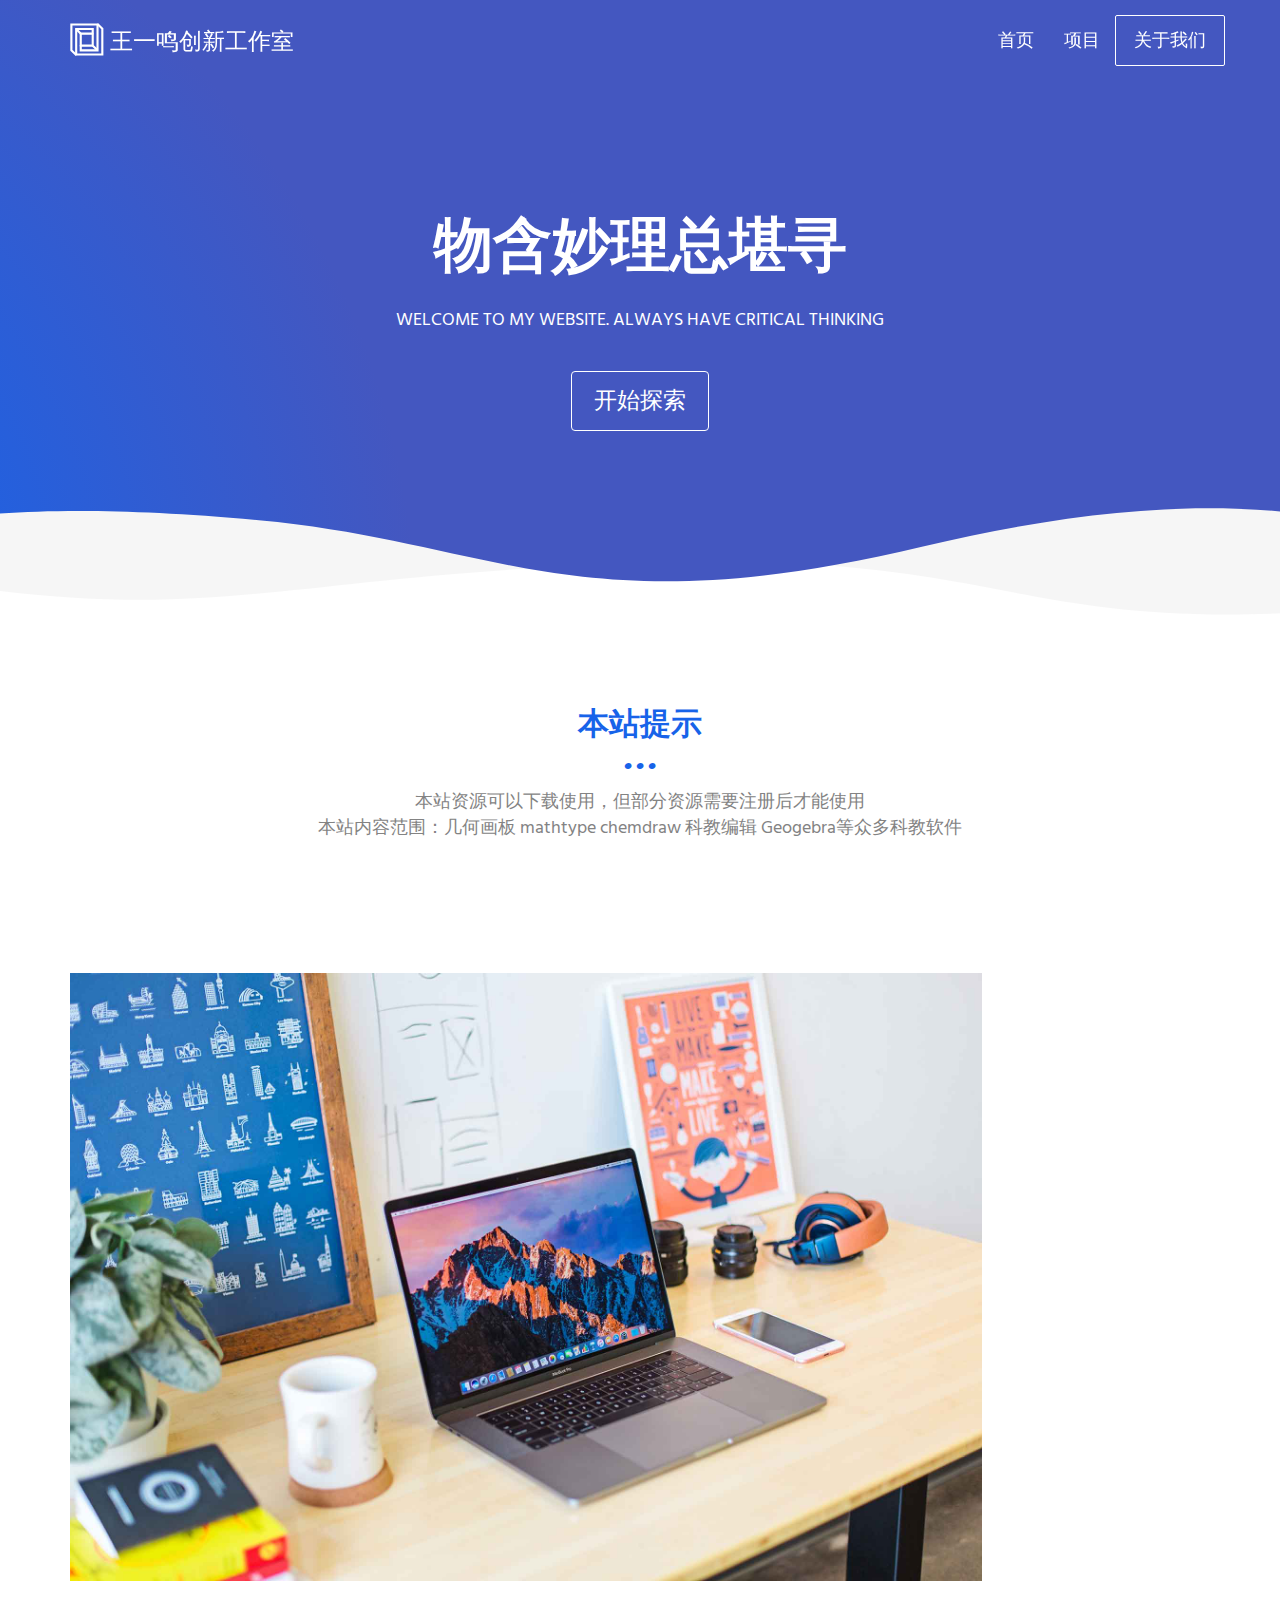
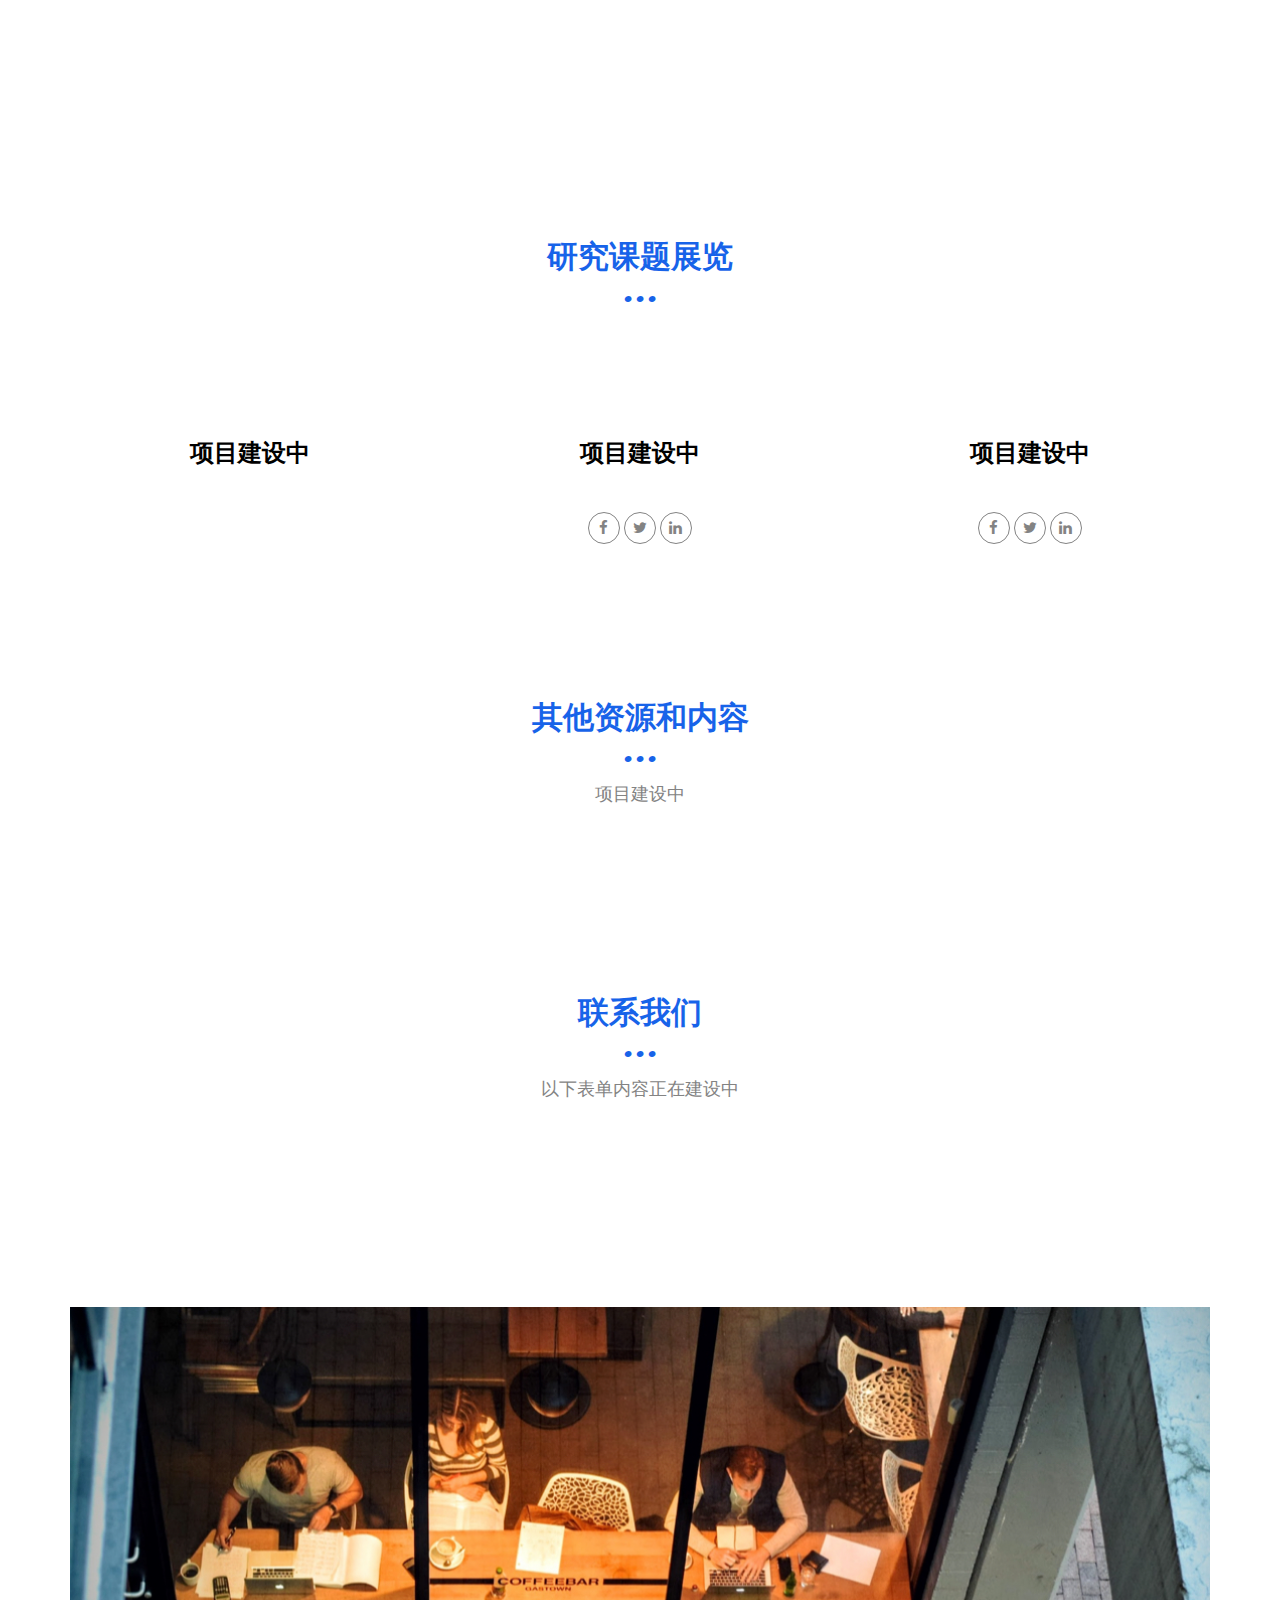
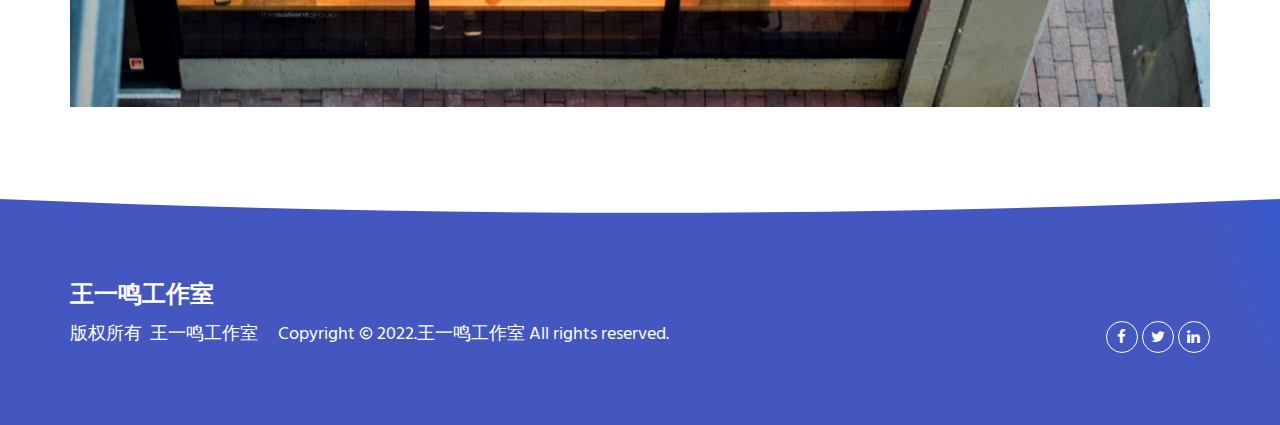
==== commit 9372505b: "Add files via upload" ====
--- a/index.html
+++ b/index.html
@@ -36,17 +36,17 @@
         </button>
         <a class="navbar-brand" href="./index.html" title="">
           <img src="./assets/images/mashup-icon.svg" class="navbar-logo-img" alt="">
-          王一鸣创新工作室
+         王一鸣创新工作室
         </a>
       </div>
 
       <div class="collapse navbar-collapse" id="navbar-collapse">
         <ul class="nav navbar-nav navbar-right">
-          <li><a href="./index.html" title="">Home</a></li>
-          <li><a href="./project.html" title="">Project</a></li>
+          <li><a href="./index.html" title="">首页</a></li>
+          <li><a href="./project.html" title="">项目</a></li>
           <li>
             <p>
-              <a href="./components.html" class="btn btn-default navbar-btn" title="">Components</a>
+              <a href="./components.html" class="btn btn-default navbar-btn" title="">关于我们</a>
             </p>
           </li>
 
@@ -61,10 +61,10 @@
     <div class="container">
       <div class="row">
         <div class="col-xs-12">
-          <h1>王一鸣创新工作室</h1>
-          <p>WELCOME TO MOUNTAIN WEBSITE. AGENCY IN BERLIN.</p>
+          <h1>物含妙理总堪寻</h1>
+          <p>WELCOME TO MY WEBSITE.      ALWAYS HAVE CRITICAL THINKING</p>
           <br>
-          <a href="./project.html" class="btn btn-default btn-lg" title="">Discover</a>
+          <a href="./project.html" class="btn btn-default btn-lg" title="">开始探索</a>
         </div>
       </div>
     </div>
@@ -75,10 +75,10 @@
       <div class="row">
         <div class="col-xs-12 col-md-8 col-md-offset-2">
           <div class="text-center">
-            <h2>About Us</h2>
-            <p>Lorem ipsum dolor sit amet, consectetur adipiscing elit. Maecenas luctus at sem quis varius. 
+            <h2>本站提示</h2>
+            <p>本站资源可以下载使用，但部分资源需要注册后才能使用
             <br>
-            Class aptent taciti sociosqu ad litora torquent per conubia nostra, per inceptos himenaeos. Phasellus iaculis magna sagittis elit sagittis, at hendrerit lorem venenatis. Morbi accumsan iaculis blandit. Cras ultrices hendrerit nisl.</p>
+            本站内容范围：几何画板  mathtype  chemdraw  科教编辑  Geogebra等众多科教软件</p>
           </div>
        </div>
       </div>
@@ -99,7 +99,7 @@
                         <img class="img-responsive" src="./assets/images/img-06.jpg" alt="First slide">
                         <div class="carousel-caption card-shadow reveal">
                           
-                          <h3>Moon</h3>
+                          <h3>信息技术教学研究</h3>
                           <a class="left carousel-control" href="#carousel-example-generic" role="button" data-slide="prev">
                             <i class="fa fa-chevron-left" aria-hidden="true"></i>
                             <span class="sr-only">Previous</span>
@@ -109,24 +109,22 @@
                             <span class="sr-only">Next</span>
                           </a>
                           <p>
-                            Sed id tellus in risus pre
-                            tium imperdiet eu lobortis dolor. Sed pellentesque, urna ac viverra lacinia, erat mauris venenatis purus, mollis egestas urna purus ac ex.
-                            Aenean nunc sem, lobortis at elit non, lobortis laoreet nibh. Maecenas at mi ipsum.
+                            以计算机技术、微电子技术和通信技术为特征的现代信息技术，已在社会各个领域中得到广泛应用，正在改变着人们的生产与生活方式、工作与学习方式。
                           </p>
                           
                           <p>
-                            Quisque tempor, ligula pharetra luctus elementum, arcu nisl suscipit ante, pharetra commodo dui est et enim. Sed eu vestibulum elit. Donec ut libero non.
+                           信息技术教育以培养学生的信息素养和实践能力为主要教学目标。
                           </p>
                           <a href="./project.html" class="btn btn-primary" title="">
-                            Discover
+                            探索
                           </a>
                         </div>
                     </div>
                     <div class="item">
-                        <img class="img-responsive" src="./assets/images/img-07.jpg" alt="First slide">
+                        <img class="img-responsive" src="./assets/images/img-04.jpg" alt="First slide">
                         <div class="carousel-caption card-shadow reveal">
 
-                          <h3>Lbortis</h3>
+                          <h3>可视化模拟教学</h3>
                             <a class="left carousel-control" href="#carousel-example-generic" role="button" data-slide="prev">
                               <i class="fa fa-chevron-left" aria-hidden="true"></i>
                               <span class="sr-only">Previous</span>
@@ -136,16 +134,14 @@
                               <span class="sr-only">Next</span>
                             </a>
                           <p>
-                            Pre id tellus in risus pre
-                            tium imperdiet eu lobortis dolor. Sed pellentesque, urna ac viverra lacinia, erat mauris venenatis purus, mollis egestas urna purus ac ex.
-                            Aenean nunc sem, lobortis at elit non, lobortis laoreet nibh. Maecenas at mi ipsum.
+                            内容正在建设中
                           </p>
                           
                           <p>
-                            Quisque tempor, ligula pharetra luctus elementum, arcu nisl suscipit ante, pharetra commodo dui est et enim. Sed eu vestibulum elit. Donec ut libero non.
+                            内容正在建设中
                           </p>
                           <a href="./project.html" class="btn btn-primary" title="">
-                            Discover
+                            探索
                           </a>
                         </div>
                     </div>
@@ -165,8 +161,8 @@
     <div class="container text-center">
       <div class="row section-container-spacer">
         <div class="col-xs-12 col-md-12">
-          <h2>Partners</h2>
-          <p>Praesent at feugiat est, at faucibus ipsum. Aenean condimentum mauris vel malesuada pulvinar. <br>Vestibulum sit amet hendrerit leo, quis vehicula mi.</p>
+          <h2>研究课题展览</h2>
+          <p>&nbsp;&nbsp;&nbsp; <br>&nbsp;&nbsp;&nbsp;               </p>
         </div>  
       </div>
       <div class="row">
@@ -212,21 +208,21 @@
     <div class="container text-center">
       <div class="row section-container-spacer">
         <div class="col-xs-12 col-md-12">
-          <h2 class="text-center">Customers</h2>
-          <p>Praesent at feugiat est, at faucibus ipsum. Aenean condimentum mauris vel malesuada pulvinar. <br>Vestibulum sit amet hendrerit leo, quis vehicula mi.</p>
+          <h2 class="text-center">其他资源和内容</h2>
+          <p>项目建设中</p>
         </div>  
       </div>
       <div class="row">
         <div class="col-xs-12 col-md-4">
-          <img src="./assets/images/logo-01.png" alt="" class="img-responsive reveal-content image-center">
+          <img src="./assets/images/png" alt="" class="img-responsive reveal-content image-center">
 
         </div>
        
         <div class="col-xs-12 col-md-4">
-          <img src="./assets/images/logo-02.png" alt="" class="img-responsive reveal-content image-center">
-        </div>
-        <div class="col-xs-12 col-md-4">
-          <img src="./assets/images/logo-03.png" alt="" class="img-responsive reveal-content image-center">
+          <img src="./assets/images/.png" alt="" class="img-responsive reveal-content image-center">
+        </div>
+        <div class="col-xs-12 col-md-4">
+          <img src="./assets/images/03.png" alt="" class="img-responsive reveal-content image-center">
         </div>
       </div>
     </div>
@@ -238,9 +234,8 @@
       <div class="row">
         <div class="col-xs-12 col-md-12">
           <div class="section-container-spacer">
-            <h2 class="text-center">Get in touch</h2>
-            <p class="text-center">Lorem ipsum dolor sit amet, consectetur adipisicing elit, sed do eiusmod
-            tempor incididunt ut labore et dolore magna aliqua.</p>
+            <h2 class="text-center">联系我们</h2>
+            <p class="text-center">以下表单内容正在建设中</p>
           </div>
           <div class="card-container">
             <div class="card card-shadow col-xs-10 col-xs-offset-1 col-md-8 col-md-offset-2 reveal">
@@ -264,13 +259,13 @@
                         <span class="fa-icon">
                           <i class="fa fa-phone" aria-hidden="true"></i>
                         </span>
-                        + 33 9 07 45 12 65
+                        186  3766  7719
                       </li>
                       <li>
                         <span class="fa-icon">
                           <i class="fa fa fa-map-o" aria-hidden="true"></i>
                         </span>
-                        42 rue Moulbert 75016 Paris
+                        郑州市碧桂园中学行政楼201
                       </li>
                     </ul>
                   </div>
@@ -296,12 +291,12 @@
     <div class="row">
 
      
-      <div class="col-xs-12">
-        <h3>Mountain</h3>
-
-        <div class="row">
+<div class="col-xs-12">
+        <h3>王一鸣工作室</h3>
+
+         <div class="row">
           <div class="col-xs-12 col-sm-7">
-            <p>Copyright &copy; 2022.王一鸣工作室 All rights reserved.
+            <p>版权所有&nbsp&nbsp王一鸣工作室 &nbsp&nbsp&nbsp Copyright &copy; 2022.王一鸣工作室 All rights reserved.
             </p>
           </div>
           <div class="col-xs-12 col-sm-5">
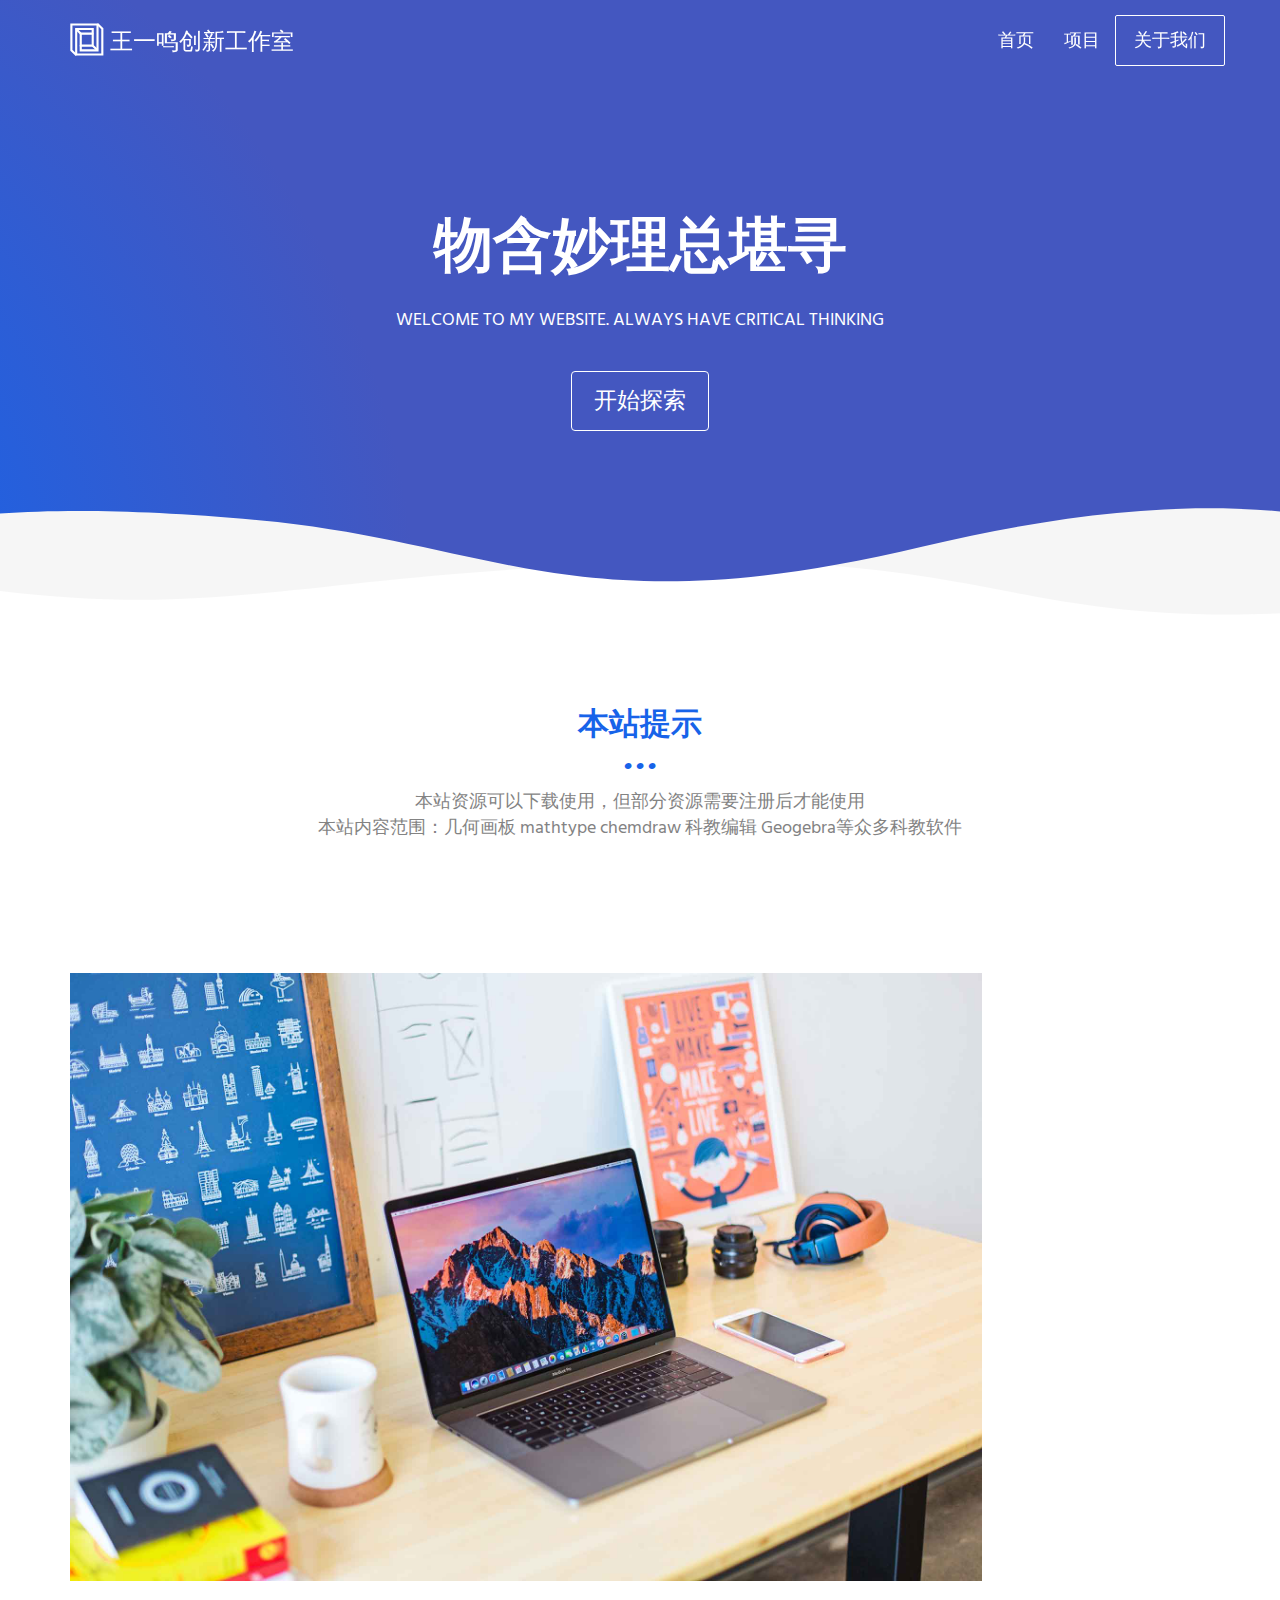
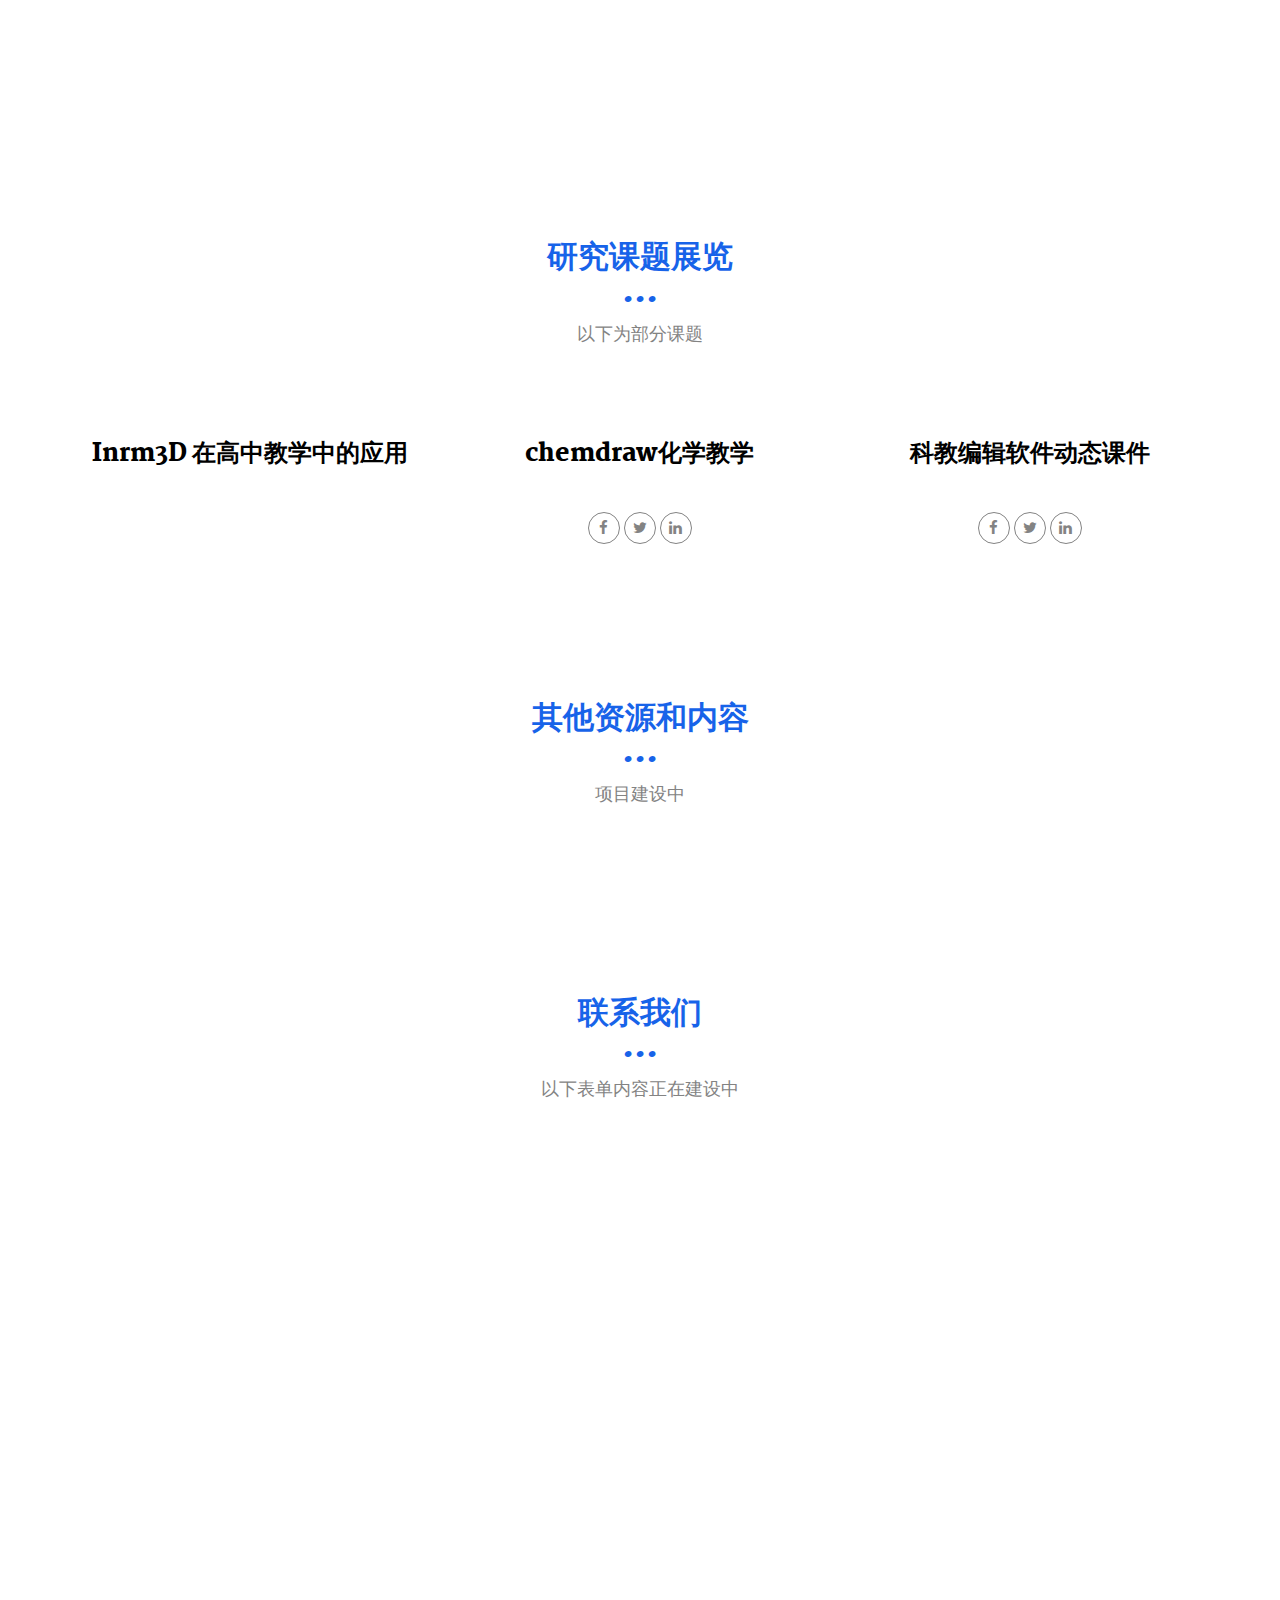
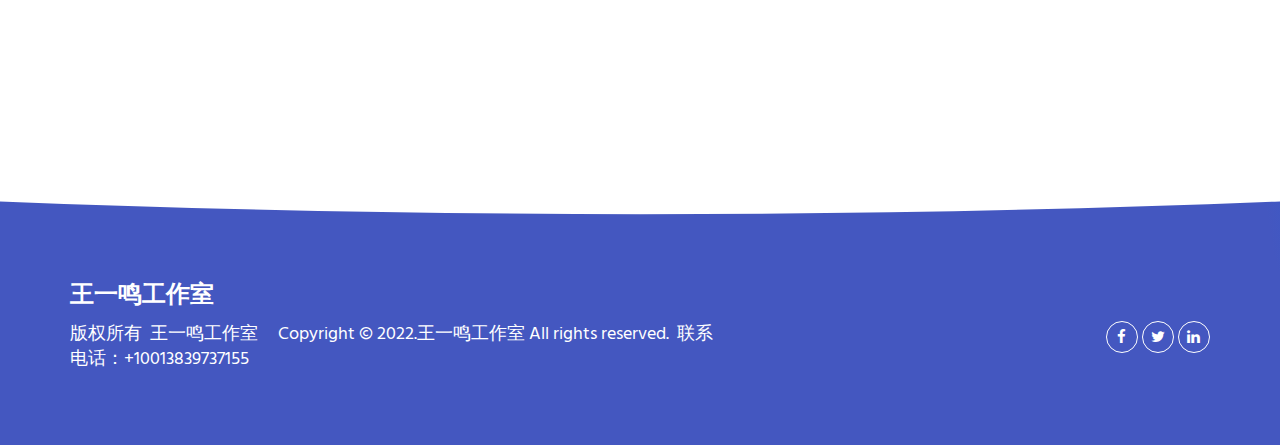
==== commit 2b4fa8af: "Add files via upload" ====
--- a/index.html
+++ b/index.html
@@ -162,16 +162,16 @@
       <div class="row section-container-spacer">
         <div class="col-xs-12 col-md-12">
           <h2>研究课题展览</h2>
-          <p>&nbsp;&nbsp;&nbsp; <br>&nbsp;&nbsp;&nbsp;               </p>
+          <p>以下为部分课题 <br>&nbsp;&nbsp;&nbsp;               </p>
         </div>  
       </div>
       <div class="row">
         <div class="col-xs-12 col-md-4">
-          <h3>项目建设中</h3>
+          <h3>Inrm3D 在高中教学中的应用</h3>
         </div>
        
         <div class="col-xs-12 col-md-4">
-          <h3>项目建设中</h3>
+          <h3>chemdraw化学教学</h3>
           <h4>&nbsp;</h4>
           <p>
             <a href="#" class="social-round-icon fa-icon" title="">
@@ -186,7 +186,7 @@
           </p>
         </div>
         <div class="col-xs-12 col-md-4">
-          <h3>项目建设中</h3>
+          <h3>科教编辑软件动态课件</h3>
           <h4>&nbsp;</h4>
           <p>
             <a href="#" class="social-round-icon fa-icon" title="">
@@ -259,7 +259,7 @@
                         <span class="fa-icon">
                           <i class="fa fa-phone" aria-hidden="true"></i>
                         </span>
-                        186  3766  7719
+						+10013839737155<a href="tel:+10013839737155">一键拨号</a>
                       </li>
                       <li>
                         <span class="fa-icon">
@@ -272,7 +272,7 @@
                 </div>
               </form>
             </div>
-            <div class="card-image col-xs-12" style="background-image: url('/assets/images/img-01.jpg')">
+            <div class="card-image col-xs-12" style="background-image: url('/assets/images/img1.jpg')">
             </div>
           </div>
         </div>  
@@ -296,7 +296,7 @@
 
          <div class="row">
           <div class="col-xs-12 col-sm-7">
-            <p>版权所有&nbsp&nbsp王一鸣工作室 &nbsp&nbsp&nbsp Copyright &copy; 2022.王一鸣工作室 All rights reserved.
+            <p>版权所有&nbsp&nbsp王一鸣工作室 &nbsp&nbsp&nbsp Copyright &copy; 2022.王一鸣工作室 All rights reserved.    &nbsp;<a href="tel:+10013839737155">联系电话：+10013839737155</a>
             </p>
           </div>
           <div class="col-xs-12 col-sm-5">
